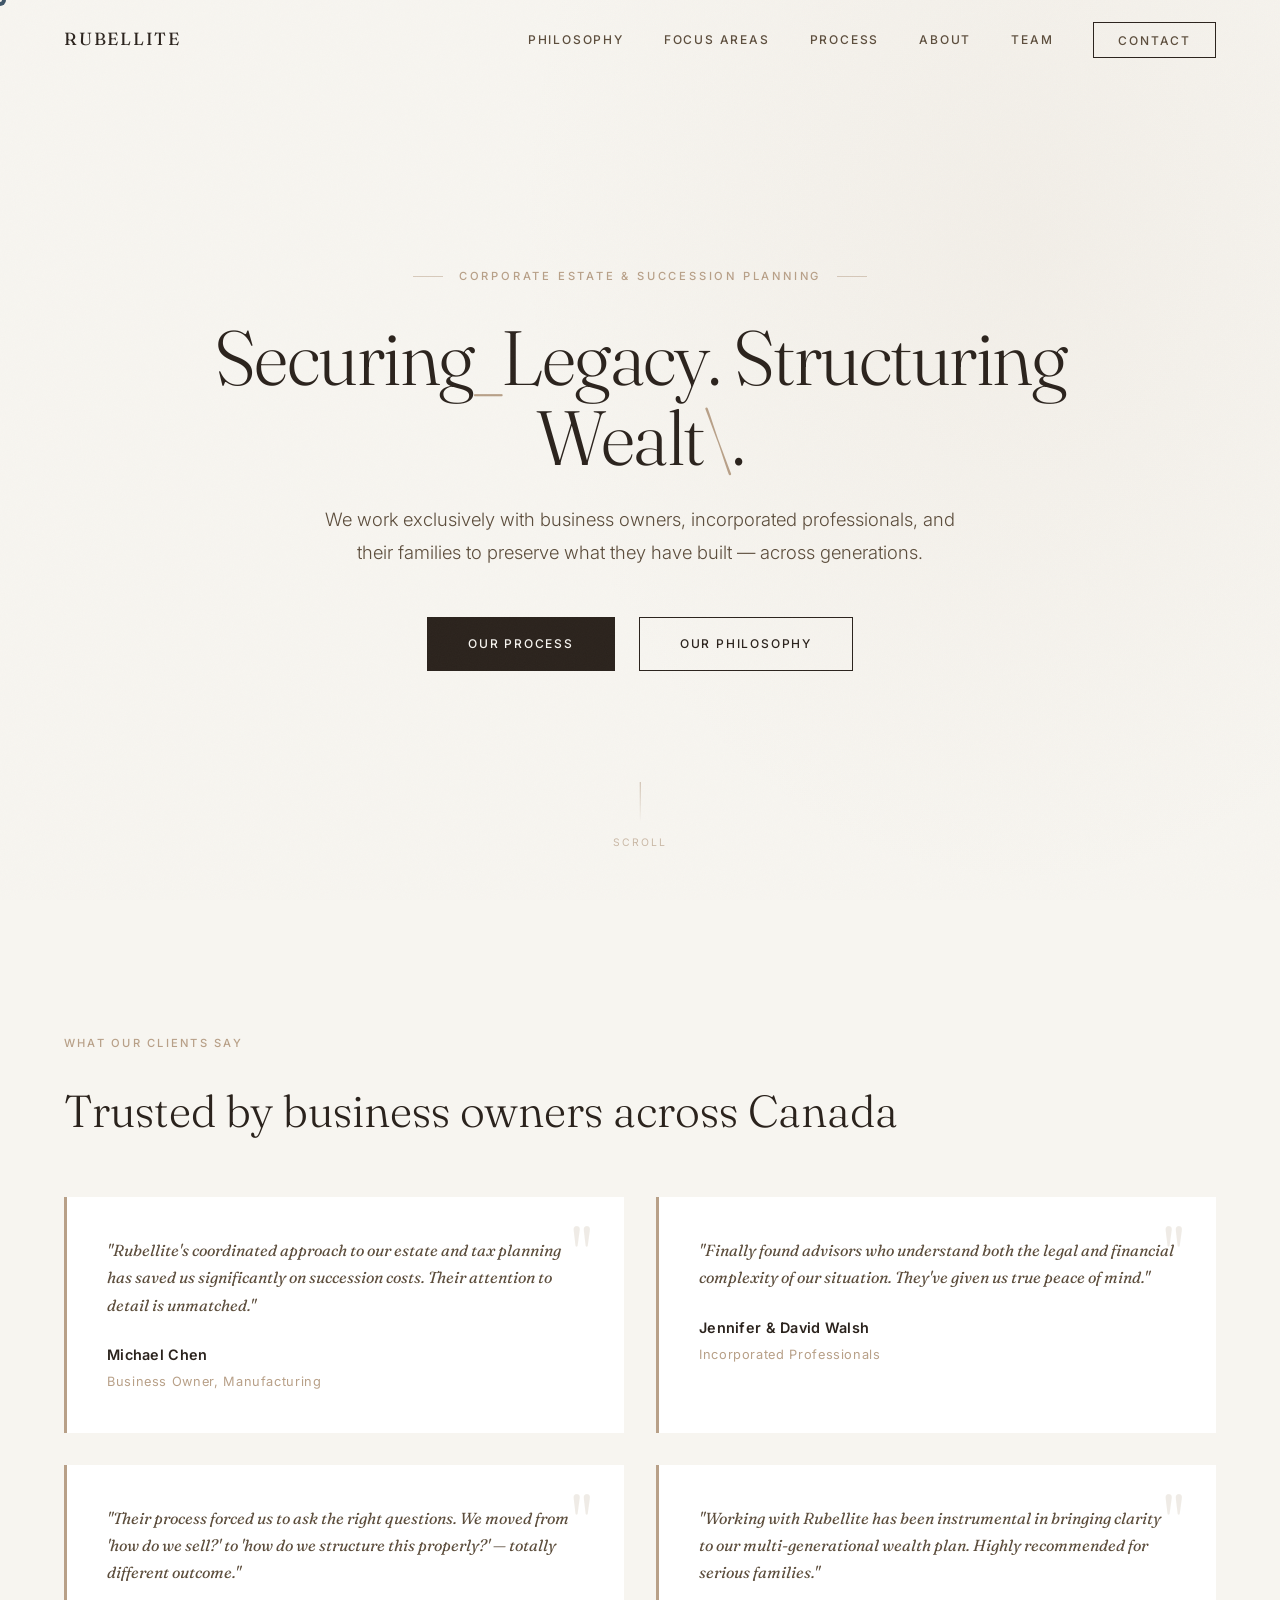
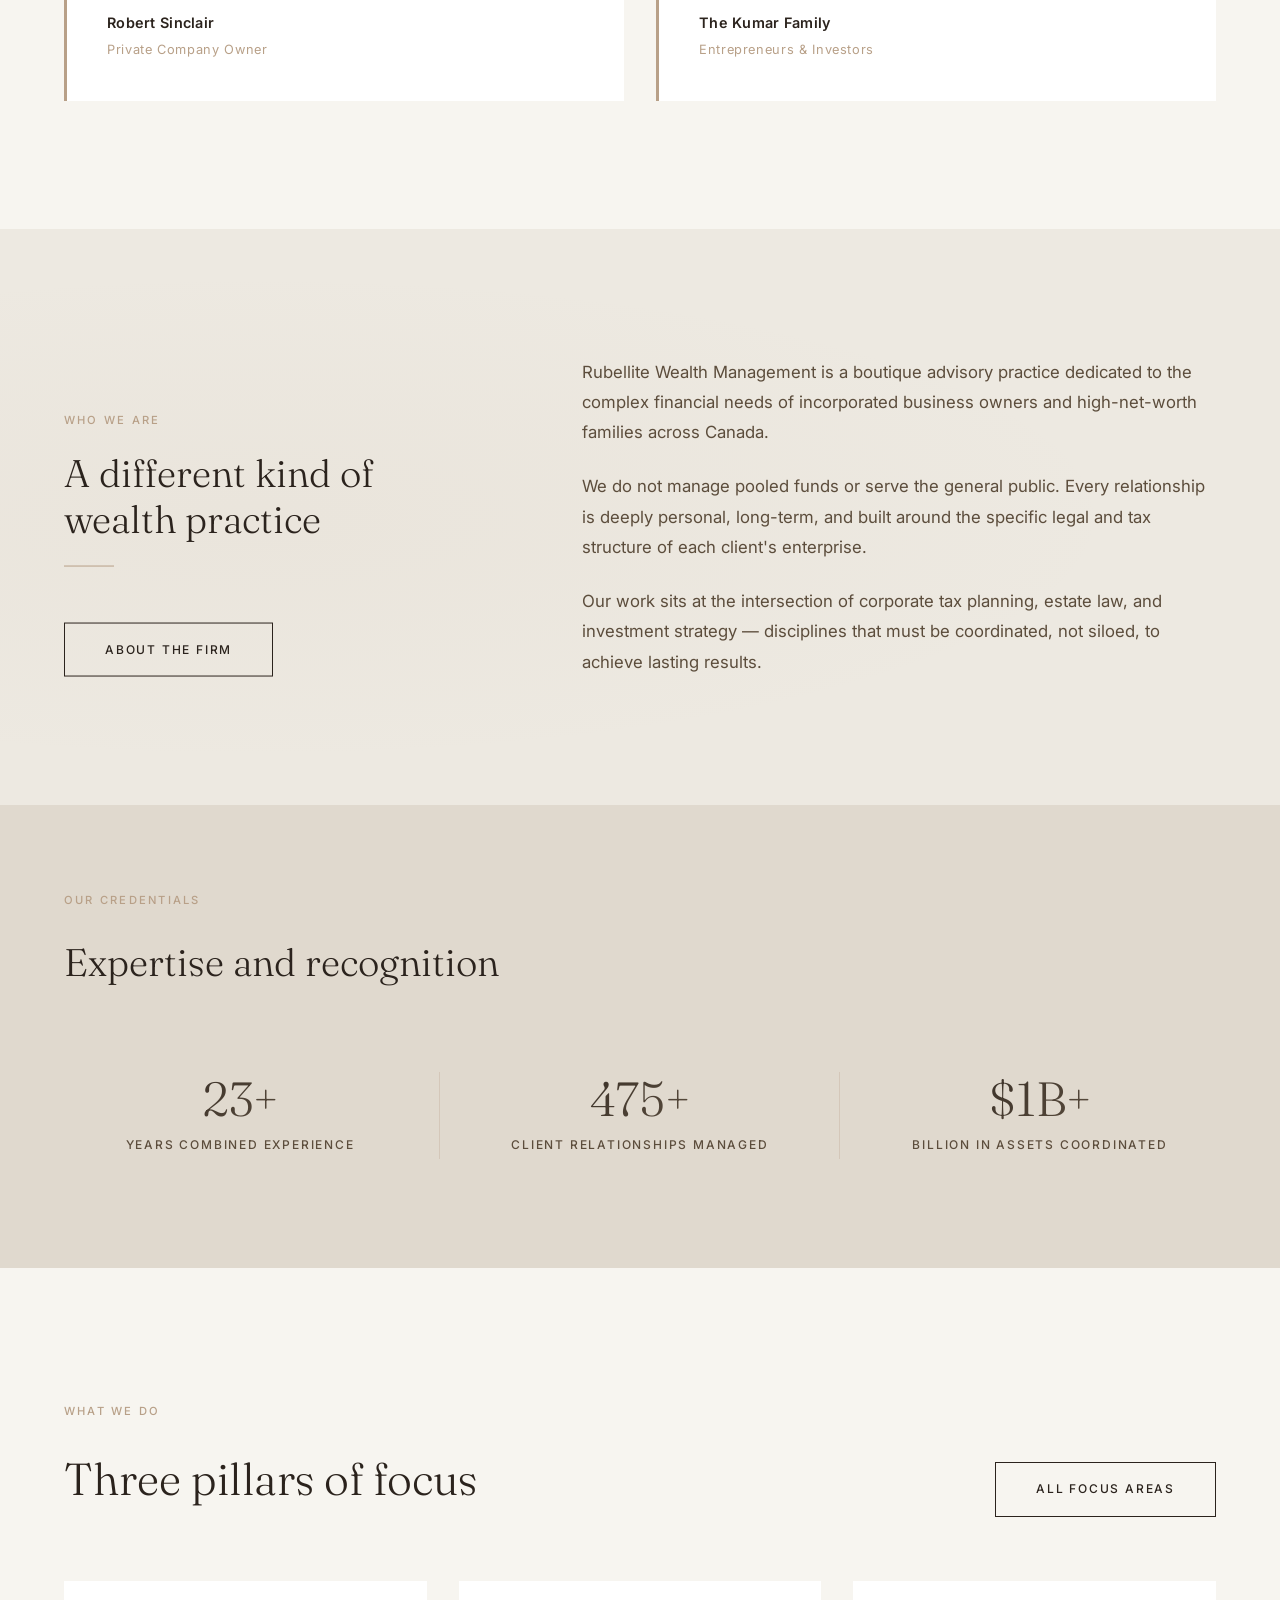
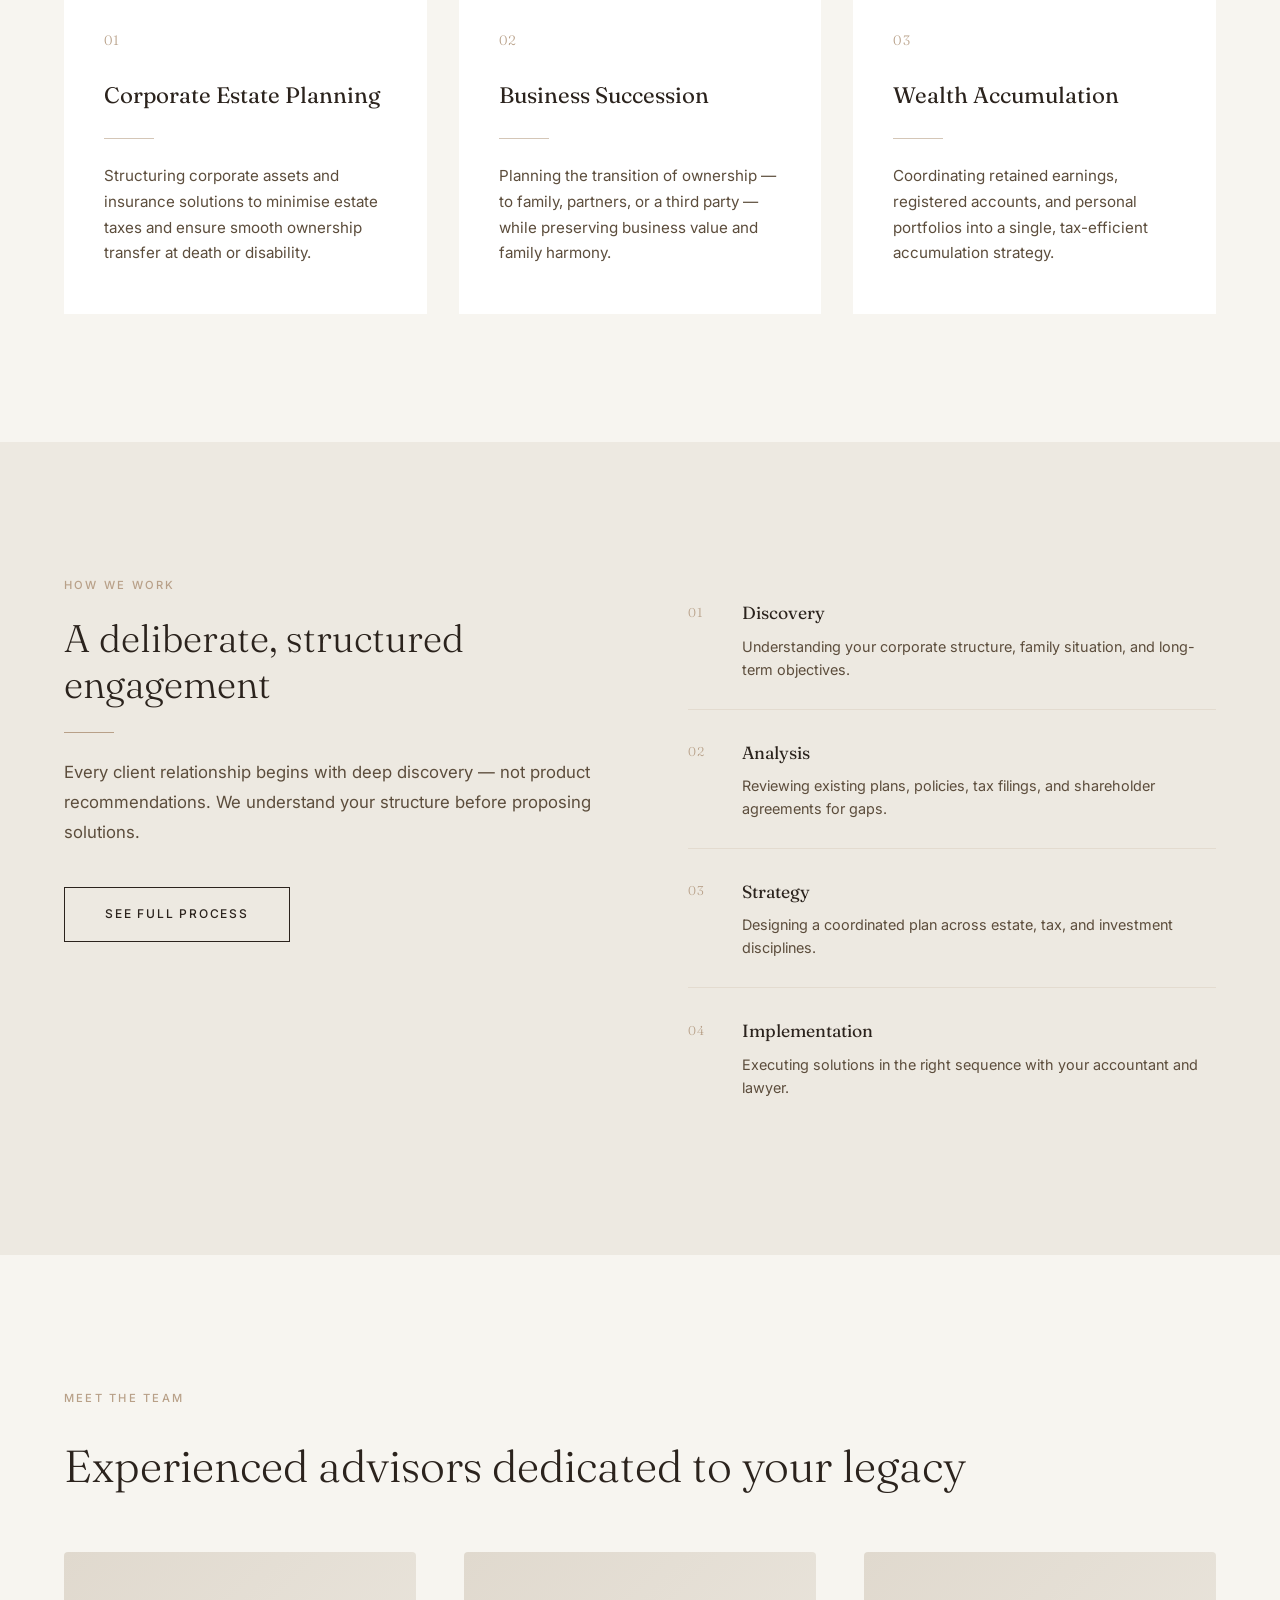
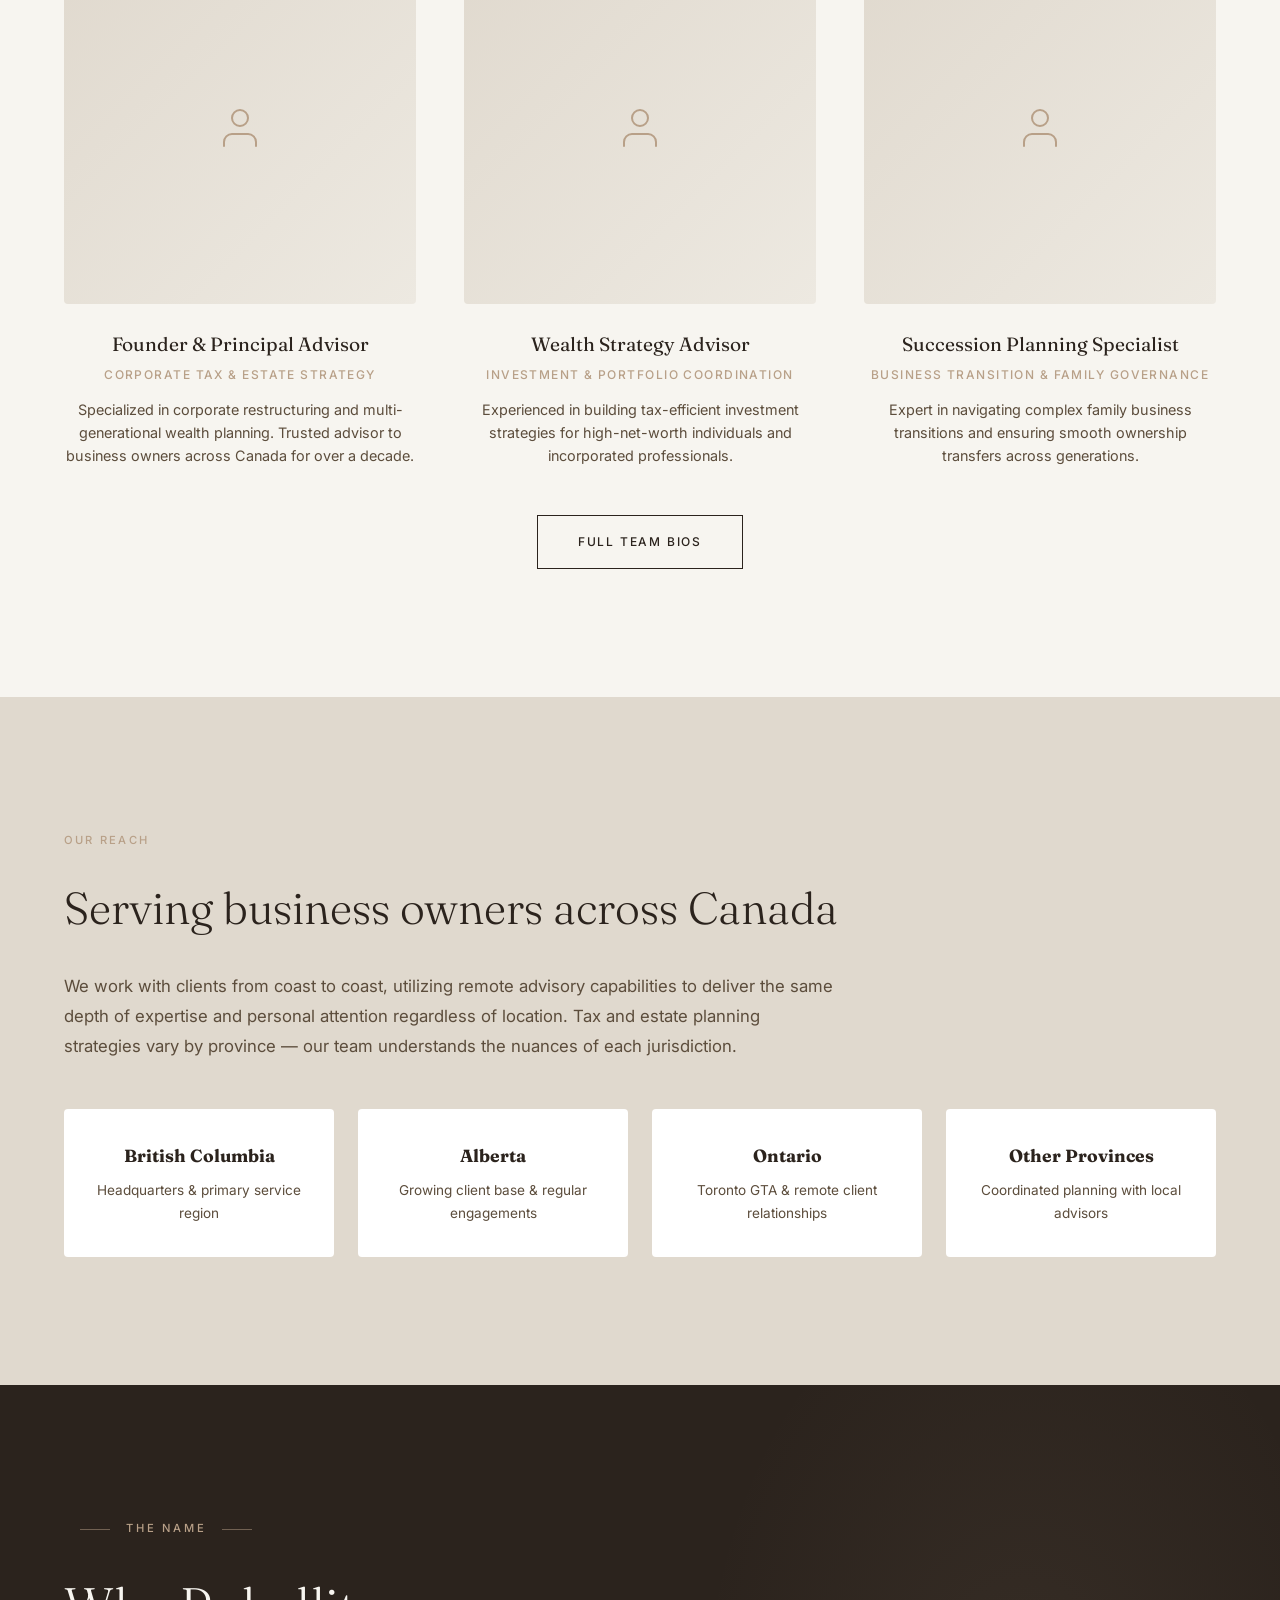
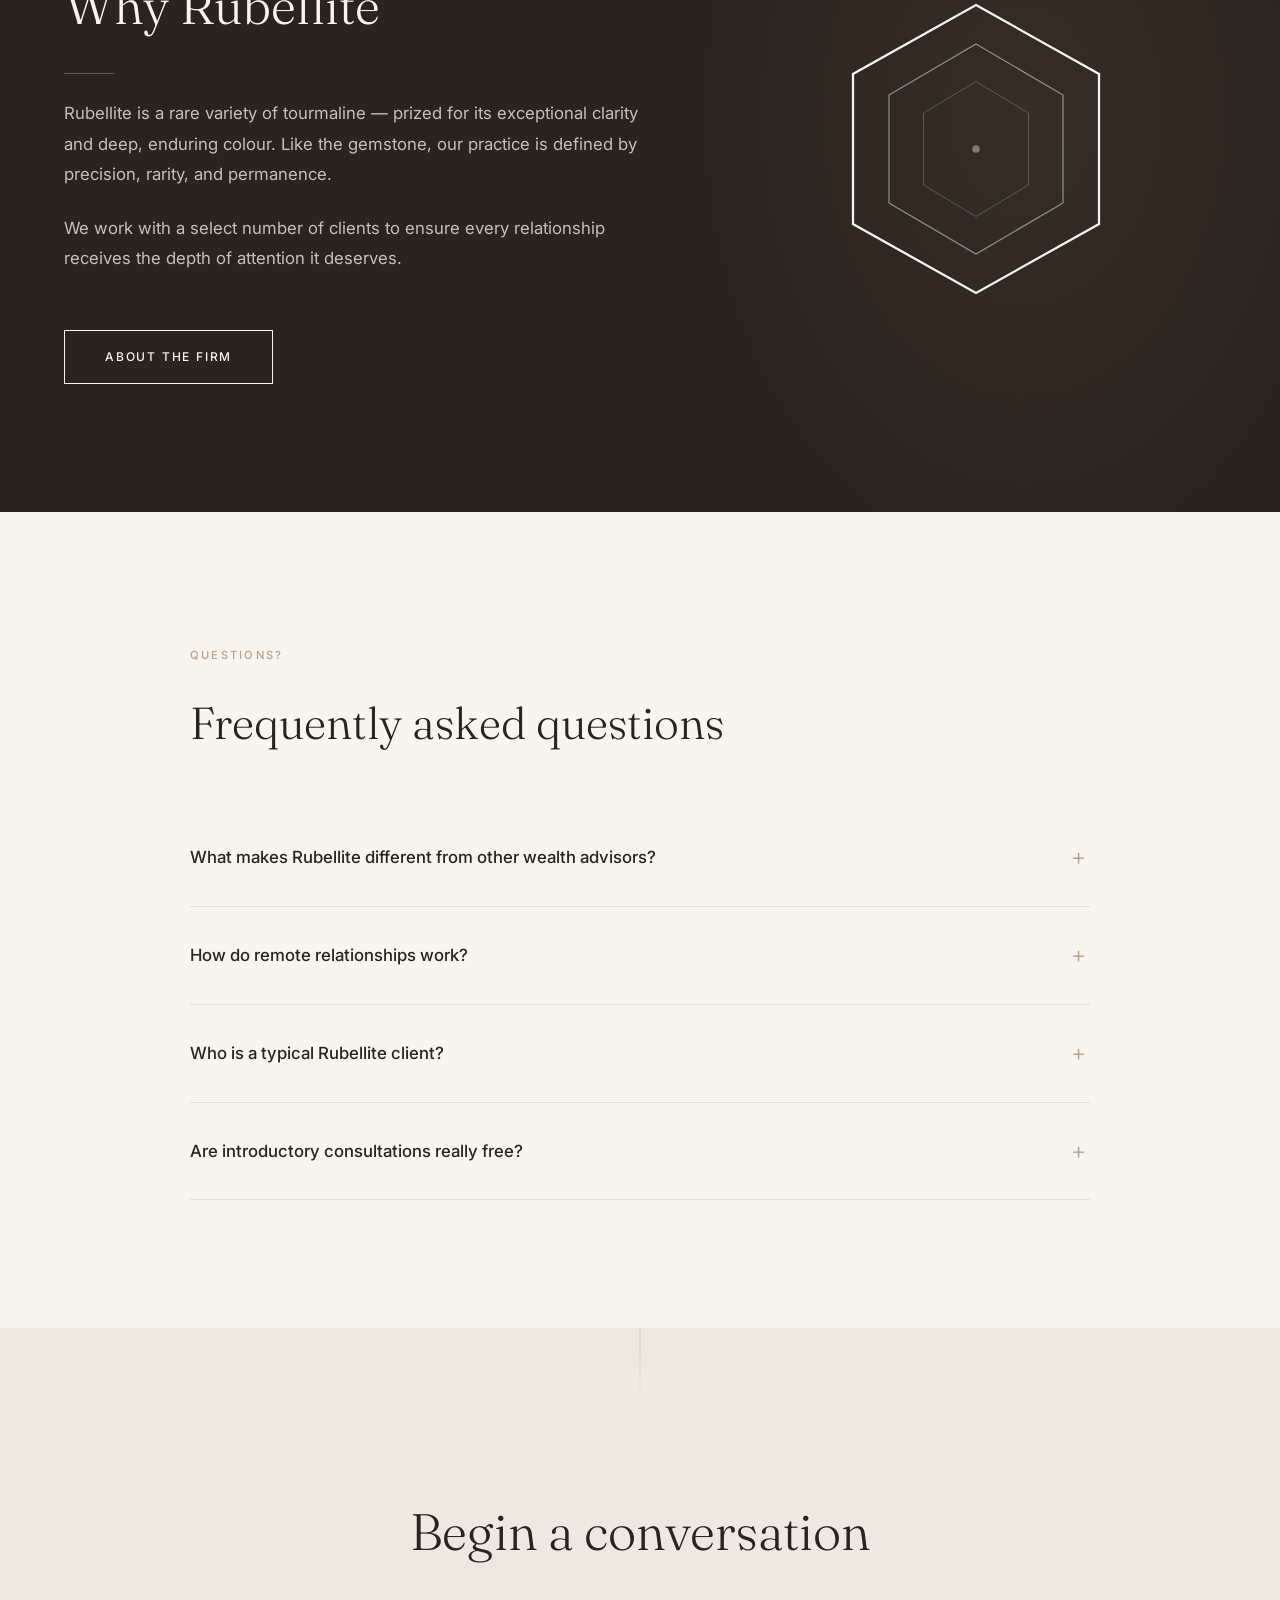
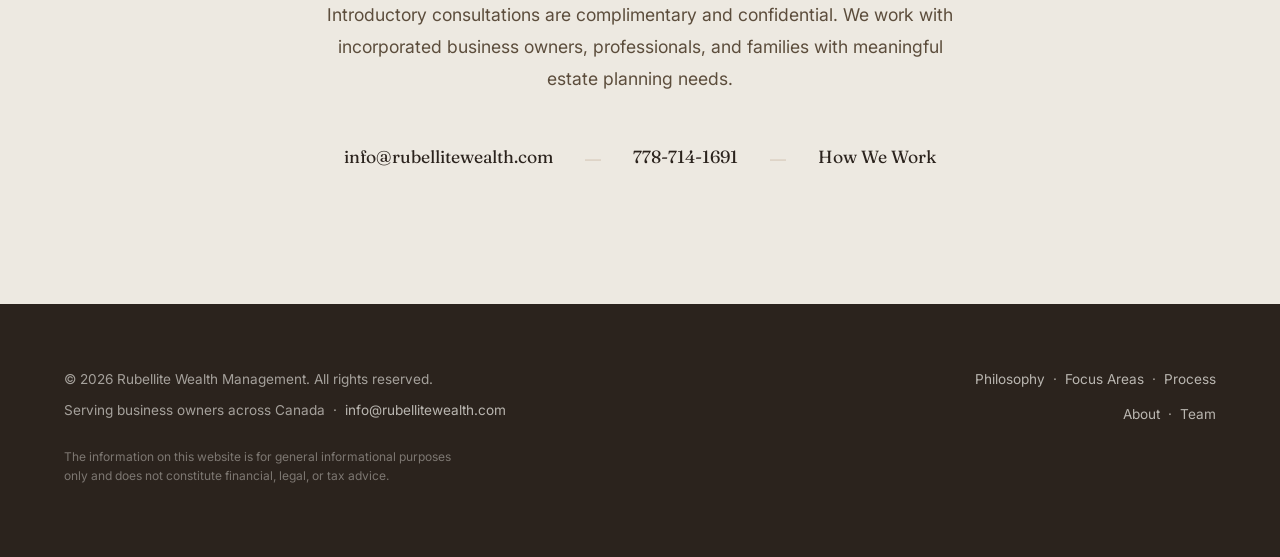
==== public/index.html @ 3cb2db0f "Update print statement from 'Hello' to 'Goodbye'" ====
<!DOCTYPE html>
<html lang="en">
<head>
  <meta charset="utf-8">
  <meta name="viewport" content="width=device-width, initial-scale=1">
  <title>Rubellite Wealth Management | Corporate Estate & Succession Planning</title>
  <meta name="description" content="Rubellite Wealth Management specialises in corporate estate and succession planning for business owners across Canada. Securing legacy. Structuring wealth.">
  <link rel="preconnect" href="https://fonts.googleapis.com">
  <link rel="preconnect" href="https://fonts.gstatic.com" crossorigin>
  <link href="https://fonts.googleapis.com/css2?family=Fraunces:opsz,wght@9..144,300;400;500;600&family=Inter:wght@300;400;500;600&display=swap" rel="stylesheet">
  <style>
    :root {
      --cream: #F7F5F0;
      --light-1: #EDE9E1;
      --light-2: #E0D9CE;
      --bright-1: #3C322A;
      --bright-2: #B8A088;
      --dark-1: #5C4D3C;
      --dark-2: #6B5C4A;
      --darkest: #2B231D;
      --accent-glow: rgba(184, 160, 136, 0.4);
      --font-display: 'Fraunces', Georgia, serif;
      --font-body: 'Inter', system-ui, sans-serif;
      --transition-smooth: cubic-bezier(0.25, 0.46, 0.45, 0.94);
      --transition-bounce: cubic-bezier(0.34, 1.56, 0.64, 1);
    }
    *, *::before, *::after { margin: 0; padding: 0; box-sizing: border-box; }
    html { scroll-behavior: smooth; font-size: 16px; }
    body {
      font-family: var(--font-body);
      background: var(--cream);
      color: var(--dark-1);
      line-height: 1.7;
      overflow-x: hidden;
      -webkit-font-smoothing: antialiased;
      -moz-osx-font-smoothing: grayscale;
    }
    ::selection { background: var(--bright-2); color: var(--darkest); }

    /* Noise texture overlay */
    body::before {
      content: '';
      position: fixed;
      top: 0; left: 0;
      width: 100%; height: 100%;
      pointer-events: none;
      z-index: 9999;
      opacity: 0.025;
      background-image: url("data:image/svg+xml,%3Csvg viewBox='0 0 256 256' xmlns='http://www.w3.org/2000/svg'%3E%3Cfilter id='noise'%3E%3CfeTurbulence type='fractalNoise' baseFrequency='0.9' numOctaves='4' stitchTiles='stitch'/%3E%3C/filter%3E%3Crect width='100%25' height='100%25' filter='url(%23noise)'/%3E%3C/svg%3E");
      background-repeat: repeat;
      background-size: 256px 256px;
    }

    /* Page Loader */
    .page-loader {
      position: fixed;
      inset: 0;
      background: var(--darkest);
      z-index: 10000;
      display: flex;
      align-items: center;
      justify-content: center;
      flex-direction: column;
      gap: 2rem;
      transition: opacity 1.2s var(--transition-smooth), visibility 1.2s;
    }
    .page-loader.hidden {
      opacity: 0;
      visibility: hidden;
      pointer-events: none;
    }
    .loader-logo {
      font-family: var(--font-display);
      font-size: 2rem;
      color: var(--cream);
      letter-spacing: 0.15em;
      text-transform: uppercase;
      opacity: 0;
      animation: loaderFadeIn 0.8s ease forwards 0.2s;
    }
    .loader-bar {
      width: 120px;
      height: 1px;
      background: rgba(184, 160, 136, 0.2);
      position: relative;
      overflow: hidden;
      opacity: 0;
      animation: loaderFadeIn 0.8s ease forwards 0.4s;
    }
    .loader-bar::after {
      content: '';
      position: absolute;
      left: -100%;
      top: 0;
      width: 100%;
      height: 100%;
      background: var(--bright-2);
      animation: loaderSlide 1.5s ease-in-out forwards 0.6s;
    }
    @keyframes loaderFadeIn { to { opacity: 1; } }
    @keyframes loaderSlide {
      0% { left: -100%; }
      50% { left: 0; }
      100% { left: 100%; }
    }

    /* Custom Cursor */
    .cursor {
      position: fixed;
      width: 12px;
      height: 12px;
      background: var(--bright-2);
      border-radius: 50%;
      pointer-events: none;
      z-index: 9998;
      mix-blend-mode: difference;
      transition: transform 0.15s ease, width 0.3s ease, height 0.3s ease;
      transform: translate(-50%, -50%);
    }
    .cursor.hover {
      width: 40px;
      height: 40px;
      background: rgba(184, 160, 136, 0.3);
      mix-blend-mode: normal;
      border: 1px solid var(--bright-2);
    }
    .cursor-dot {
      position: fixed;
      width: 4px;
      height: 4px;
      background: var(--cream);
      border-radius: 50%;
      pointer-events: none;
      z-index: 9999;
      transform: translate(-50%, -50%);
    }
    @media (pointer: coarse) {
      .cursor, .cursor-dot { display: none; }
    }

    /* Navigation */
    .site-nav {
      position: fixed;
      top: 0; left: 0; right: 0;
      z-index: 1000;
      padding: 1.5rem 4rem;
      display: flex;
      align-items: center;
      justify-content: space-between;
      transition: background 0.6s ease, backdrop-filter 0.6s ease, padding 0.4s ease;
    }
    .site-nav.scrolled {
      background: rgba(247, 245, 240, 0.85);
      backdrop-filter: blur(20px) saturate(1.2);
      -webkit-backdrop-filter: blur(20px) saturate(1.2);
      padding: 1rem 4rem;
      box-shadow: 0 1px 0 rgba(60, 50, 42, 0.06);
    }
    .nav-logo {
      font-family: var(--font-display);
      font-size: 1.1rem;
      font-weight: 400;
      color: var(--darkest);
      text-decoration: none;
      letter-spacing: 0.1em;
      text-transform: uppercase;
      position: relative;
      transition: all 0.4s ease;
    }
    .nav-logo::after {
      content: '';
      position: absolute;
      bottom: -4px;
      left: 0;
      width: 0;
      height: 1px;
      background: var(--bright-2);
      transition: width 0.4s var(--transition-smooth);
    }
    .nav-logo:hover {
      color: var(--bright-2);
      text-shadow: 0 0 20px var(--accent-glow), 0 0 40px rgba(184, 160, 136, 0.2), 0 0 60px rgba(184, 160, 136, 0.1);
      transform: translateY(-1px);
    }
    .nav-logo:hover::after { width: 100%; }
    .nav-links {
      display: flex;
      list-style: none;
      gap: 2.5rem;
      align-items: center;
    }
    .nav-links a {
      font-family: var(--font-body);
      font-size: 0.75rem;
      font-weight: 500;
      letter-spacing: 0.15em;
      text-transform: uppercase;
      color: var(--dark-1);
      text-decoration: none;
      position: relative;
      padding: 0.25rem 0;
      transition: color 0.3s ease;
    }
    .nav-links a::after {
      content: '';
      position: absolute;
      bottom: 0;
      left: 50%;
      width: 0;
      height: 1px;
      background: var(--bright-2);
      transition: width 0.4s var(--transition-smooth), left 0.4s var(--transition-smooth);
    }
    .nav-links a:hover { color: var(--darkest); }
    .nav-links a:hover::after { width: 100%; left: 0; }
    .nav-cta {
      border: 1px solid var(--darkest);
      padding: 0.6rem 1.5rem !important;
      transition: all 0.4s ease !important;
    }
    .nav-cta::after { display: none !important; }
    .nav-cta:hover {
      background: var(--darkest) !important;
      color: var(--cream) !important;
      box-shadow: 0 4px 20px rgba(43, 35, 29, 0.2);
    }
    .nav-toggle {
      display: none;
      flex-direction: column;
      gap: 5px;
      background: none;
      border: none;
      cursor: pointer;
      padding: 0.5rem;
    }
    .nav-toggle span {
      display: block;
      width: 24px;
      height: 1.5px;
      background: var(--darkest);
      transition: all 0.4s ease;
    }
    .nav-toggle.active span:nth-child(1) { transform: rotate(45deg) translate(4px, 4px); }
    .nav-toggle.active span:nth-child(2) { opacity: 0; }
    .nav-toggle.active span:nth-child(3) { transform: rotate(-45deg) translate(5px, -5px); }
    @media (max-width: 900px) {
      .site-nav { padding: 1.25rem 1.5rem; }
      .site-nav.scrolled { padding: 1rem 1.5rem; }
      .nav-toggle { display: flex; }
      .nav-links {
        position: fixed;
        top: 0; right: -100%;
        width: 70%; max-width: 320px;
        height: 100vh;
        background: var(--cream);
        flex-direction: column;
        padding: 6rem 2rem 2rem;
        gap: 2rem;
        transition: right 0.6s var(--transition-smooth);
        box-shadow: -10px 0 40px rgba(0,0,0,0.1);
      }
      .nav-links.open { right: 0; }
      .nav-links a { font-size: 0.85rem; }
    }

    /* Reveal Animations */
    .reveal {
      opacity: 0;
      transform: translateY(40px);
      transition: opacity 0.9s var(--transition-smooth), transform 0.9s var(--transition-smooth);
    }
    .reveal.visible {
      opacity: 1;
      transform: translateY(0);
    }
    .reveal-delay-1 { transition-delay: 0.1s; }
    .reveal-delay-2 { transition-delay: 0.2s; }
    .reveal-delay-3 { transition-delay: 0.3s; }
    .reveal-delay-4 { transition-delay: 0.4s; }
    .reveal-delay-5 { transition-delay: 0.5s; }
    .reveal-left {
      opacity: 0;
      transform: translateX(-60px);
      transition: opacity 0.9s var(--transition-smooth), transform 0.9s var(--transition-smooth);
    }
    .reveal-left.visible { opacity: 1; transform: translateX(0); }
    .reveal-right {
      opacity: 0;
      transform: translateX(60px);
      transition: opacity 0.9s var(--transition-smooth), transform 0.9s var(--transition-smooth);
    }
    .reveal-right.visible { opacity: 1; transform: translateX(0); }
    .reveal-scale {
      opacity: 0;
      transform: scale(0.92);
      transition: opacity 0.9s var(--transition-smooth), transform 0.9s var(--transition-smooth);
    }
    .reveal-scale.visible { opacity: 1; transform: scale(1); }

    /* Hero */
    .hero {
      min-height: 100vh;
      display: flex;
      align-items: center;
      justify-content: center;
      position: relative;
      padding: 8rem 4rem 6rem;
      overflow: hidden;
      background: var(--cream);
    }
    .hero::before {
      content: '';
      position: absolute;
      top: -50%; right: -20%;
      width: 80%; height: 150%;
      background: radial-gradient(ellipse at center, rgba(184, 160, 136, 0.08) 0%, transparent 70%);
      pointer-events: none;
      animation: heroGlow 8s ease-in-out infinite alternate;
    }
    @keyframes heroGlow {
      0% { transform: scale(1) rotate(0deg); opacity: 0.6; }
      100% { transform: scale(1.1) rotate(5deg); opacity: 1; }
    }
    .hero-content {
      max-width: 900px;
      text-align: center;
      position: relative;
      z-index: 2;
    }
    .eyebrow {
      display: inline-block;
      font-family: var(--font-body);
      font-size: 0.7rem;
      font-weight: 500;
      letter-spacing: 0.25em;
      text-transform: uppercase;
      color: var(--bright-2);
      margin-bottom: 2rem;
      position: relative;
    }
    .eyebrow::before, .eyebrow::after {
      content: '';
      display: inline-block;
      width: 30px;
      height: 1px;
      background: var(--bright-2);
      vertical-align: middle;
      margin: 0 1rem;
      opacity: 0.5;
    }
    .hero h1 {
      font-family: var(--font-display);
      font-size: clamp(2.8rem, 6vw, 5rem);
      font-weight: 300;
      line-height: 1.05;
      color: var(--darkest);
      margin-bottom: 1.5rem;
      letter-spacing: -0.02em;
    }
    .hero-sub {
      font-size: 1.15rem;
      color: var(--dark-1);
      max-width: 60ch;
      margin: 0 auto 3rem;
      font-weight: 300;
      line-height: 1.8;
    }
    .hero-actions {
      display: flex;
      gap: 1.5rem;
      justify-content: center;
      flex-wrap: wrap;
    }
    .btn {
      display: inline-flex;
      align-items: center;
      gap: 0.75rem;
      font-family: var(--font-body);
      font-size: 0.75rem;
      font-weight: 500;
      letter-spacing: 0.15em;
      text-transform: uppercase;
      text-decoration: none;
      padding: 1rem 2.5rem;
      border: 1px solid var(--darkest);
      color: var(--darkest);
      background: transparent;
      cursor: pointer;
      position: relative;
      overflow: hidden;
      transition: all 0.5s var(--transition-smooth);
    }
    .btn::before {
      content: '';
      position: absolute;
      top: 0; left: -100%;
      width: 100%; height: 100%;
      background: var(--darkest);
      transition: left 0.5s var(--transition-smooth);
      z-index: -1;
    }
    .btn:hover {
      color: var(--cream);
      border-color: var(--darkest);
      transform: translateY(-2px);
      box-shadow: 0 10px 30px rgba(43, 35, 29, 0.15);
    }
    .btn:hover::before { left: 0; }
    .btn-filled {
      background: var(--darkest);
      color: var(--cream);
      border-color: var(--darkest);
    }
    .btn-filled::before { background: var(--bright-2); }
    .btn-filled:hover { color: var(--darkest); border-color: var(--bright-2); }
    .hero-scroll {
      position: absolute;
      bottom: 3rem;
      left: 50%;
      transform: translateX(-50%);
      display: flex;
      flex-direction: column;
      align-items: center;
      gap: 0.75rem;
      font-size: 0.65rem;
      letter-spacing: 0.2em;
      text-transform: uppercase;
      color: var(--bright-2);
      opacity: 0.7;
      animation: scrollBounce 2s ease-in-out infinite;
    }
    .scroll-line {
      width: 1px;
      height: 40px;
      background: linear-gradient(to bottom, var(--bright-2), transparent);
    }
    @keyframes scrollBounce {
      0%, 100% { transform: translateX(-50%) translateY(0); }
      50% { transform: translateX(-50%) translateY(8px); }
    }

    /* Section headers */
    .intro-label {
      display: inline-block;
      font-family: var(--font-body);
      font-size: 0.7rem;
      font-weight: 500;
      letter-spacing: 0.2em;
      text-transform: uppercase;
      color: var(--bright-2);
      margin-bottom: 1.25rem;
    }
    .divider {
      width: 50px;
      height: 1px;
      background: var(--bright-2);
      margin: 1.5rem 0;
      opacity: 0.6;
    }

    /* Testimonials */
    .testimonials-section {
      padding: 8rem 4rem;
      max-width: 1300px;
      margin: 0 auto;
    }
    .testimonials-section h2 {
      font-family: var(--font-display);
      font-size: clamp(1.8rem, 3.5vw, 2.8rem);
      font-weight: 300;
      color: var(--darkest);
      margin-bottom: 3rem;
    }
    .testimonials-grid {
      display: grid;
      grid-template-columns: repeat(2, 1fr);
      gap: 2rem;
    }
    .testimonial-card {
      background: white;
      padding: 2.5rem;
      border-left: 3px solid var(--bright-2);
      position: relative;
      transition: transform 0.5s var(--transition-smooth), box-shadow 0.5s var(--transition-smooth);
    }
    .testimonial-card::before {
      content: '"';
      position: absolute;
      top: 1.5rem; right: 2rem;
      font-family: var(--font-display);
      font-size: 4rem;
      color: var(--light-2);
      line-height: 1;
      opacity: 0.5;
      transition: opacity 0.4s ease, color 0.4s ease;
    }
    .testimonial-card:hover {
      transform: translateY(-6px);
      box-shadow: 0 20px 50px rgba(43, 35, 29, 0.08);
    }
    .testimonial-card:hover::before { opacity: 0.8; color: var(--bright-2); }
    .testimonial-text {
      font-size: 1rem;
      font-style: italic;
      color: var(--dark-1);
      margin-bottom: 1.5rem;
      line-height: 1.7;
      font-family: var(--font-display);
    }
    .testimonial-author {
      font-weight: 600;
      color: var(--darkest);
      font-size: 0.9rem;
      letter-spacing: 0.02em;
    }
    .testimonial-title {
      font-size: 0.8rem;
      color: var(--bright-2);
      margin-top: 0.25rem;
      letter-spacing: 0.05em;
    }

    /* Intro Section */
    .intro {
      padding: 8rem 4rem;
      background: var(--light-1);
      position: relative;
      overflow: hidden;
    }
    .intro::before {
      content: '';
      position: absolute;
      top: 0; left: 0;
      width: 100%; height: 100%;
      background: radial-gradient(ellipse at 20% 50%, rgba(184, 160, 136, 0.06) 0%, transparent 60%);
      pointer-events: none;
    }
    .intro-grid {
      max-width: 1300px;
      margin: 0 auto;
      display: grid;
      grid-template-columns: 1fr 1.5fr;
      gap: 6rem;
      align-items: start;
      position: relative;
      z-index: 1;
    }
    .intro-left { position: sticky; top: 120px; }
    .intro-left h2 {
      font-family: var(--font-display);
      font-size: clamp(1.8rem, 3vw, 2.6rem);
      font-weight: 300;
      color: var(--darkest);
      line-height: 1.2;
    }
    .intro-right p {
      font-size: 1.05rem;
      color: var(--dark-1);
      margin-bottom: 1.5rem;
      line-height: 1.8;
    }
    .intro-right p:last-child { margin-bottom: 0; }

    /* Credentials */
    .credentials-section {
      padding: 5rem 4rem;
      background: var(--light-2);
    }
    .credentials-inner { max-width: 1300px; margin: 0 auto; }
    .credentials-section h2 {
      font-family: var(--font-display);
      font-size: clamp(1.6rem, 3vw, 2.4rem);
      font-weight: 300;
      color: var(--darkest);
    }
    .credentials-grid {
      display: grid;
      grid-template-columns: repeat(3, 1fr);
      gap: 3rem;
      margin-top: 3rem;
    }
    .credential-item {
      text-align: center;
      padding: 2rem;
      position: relative;
    }
    .credential-item::after {
      content: '';
      position: absolute;
      right: -1.5rem;
      top: 20%;
      height: 60%;
      width: 1px;
      background: rgba(184, 160, 136, 0.3);
    }
    .credential-item:last-child::after { display: none; }
    .credential-stat {
      font-size: 3rem;
      font-weight: 300;
      color: var(--darkest);
      font-family: var(--font-display);
      line-height: 1;
      margin-bottom: 0.75rem;
      background: linear-gradient(135deg, var(--darkest), var(--dark-2));
      -webkit-background-clip: text;
      -webkit-text-fill-color: transparent;
      background-clip: text;
    }
    .credential-label {
      font-size: 0.75rem;
      color: var(--dark-1);
      letter-spacing: 0.15em;
      text-transform: uppercase;
      font-weight: 500;
    }

    /* Focus Section */
    .focus-section {
      padding: 8rem 4rem;
      background: var(--cream);
    }
    .focus-section .inner { max-width: 1300px; margin: 0 auto; }
    .focus-header {
      display: flex;
      justify-content: space-between;
      align-items: flex-end;
      margin-bottom: 4rem;
      flex-wrap: wrap;
      gap: 2rem;
    }
    .focus-header h2 {
      font-family: var(--font-display);
      font-size: clamp(1.8rem, 3.5vw, 2.8rem);
      font-weight: 300;
      color: var(--darkest);
    }
    .focus-grid {
      display: grid;
      grid-template-columns: repeat(3, 1fr);
      gap: 2rem;
    }
    .focus-card {
      background: white;
      padding: 3rem 2.5rem;
      position: relative;
      overflow: hidden;
      transition: transform 0.6s var(--transition-smooth), box-shadow 0.6s var(--transition-smooth);
      cursor: default;
    }
    .focus-card::before {
      content: '';
      position: absolute;
      top: 0; left: 0;
      width: 100%; height: 3px;
      background: linear-gradient(90deg, var(--bright-2), var(--light-2));
      transform: scaleX(0);
      transform-origin: left;
      transition: transform 0.6s var(--transition-smooth);
    }
    .focus-card:hover {
      transform: translateY(-8px);
      box-shadow: 0 25px 60px rgba(43, 35, 29, 0.1);
    }
    .focus-card:hover::before { transform: scaleX(1); }
    .card-num {
      font-family: var(--font-display);
      font-size: 0.85rem;
      font-weight: 300;
      color: var(--bright-2);
      letter-spacing: 0.1em;
      margin-bottom: 1.5rem;
    }
    .focus-card h3 {
      font-family: var(--font-display);
      font-size: 1.4rem;
      font-weight: 400;
      color: var(--darkest);
      margin-bottom: 1rem;
    }
    .focus-card p {
      font-size: 0.95rem;
      color: var(--dark-1);
      line-height: 1.7;
    }

    /* Process Preview */
    .process-preview {
      padding: 8rem 4rem;
      background: var(--light-1);
      position: relative;
    }
    .process-preview-grid {
      max-width: 1300px;
      margin: 0 auto;
      display: grid;
      grid-template-columns: 1fr 1fr;
      gap: 6rem;
      align-items: start;
    }
    .process-preview h2 {
      font-family: var(--font-display);
      font-size: clamp(1.8rem, 3vw, 2.6rem);
      font-weight: 300;
      color: var(--darkest);
      line-height: 1.2;
      margin-bottom: 1.5rem;
    }
    .process-preview p {
      color: var(--dark-1);
      font-size: 1.05rem;
      line-height: 1.8;
    }
    .step-mini {
      display: flex;
      gap: 1.5rem;
      padding: 1.75rem 0;
      border-bottom: 1px solid rgba(184, 160, 136, 0.2);
      transition: padding-left 0.4s ease;
    }
    .step-mini:hover { padding-left: 1rem; }
    .step-mini:last-child { border-bottom: none; }
    .step-mini-num {
      font-family: var(--font-display);
      font-size: 0.8rem;
      font-weight: 300;
      color: var(--bright-2);
      letter-spacing: 0.1em;
      min-width: 30px;
      padding-top: 0.2rem;
    }
    .step-mini h4 {
      font-family: var(--font-display);
      font-size: 1.1rem;
      font-weight: 400;
      color: var(--darkest);
      margin-bottom: 0.4rem;
    }
    .step-mini p {
      font-size: 0.9rem;
      color: var(--dark-1);
      line-height: 1.6;
    }

    /* Team Preview */
    .team-preview {
      padding: 8rem 4rem;
      max-width: 1300px;
      margin: 0 auto;
    }
    .team-preview h2 {
      font-family: var(--font-display);
      font-size: clamp(1.8rem, 3.5vw, 2.8rem);
      font-weight: 300;
      color: var(--darkest);
      margin-bottom: 3rem;
    }
    .team-grid {
      display: grid;
      grid-template-columns: repeat(3, 1fr);
      gap: 3rem;
    }
    .team-card {
      text-align: center;
      position: relative;
    }
    .team-card-img {
      width: 100%;
      aspect-ratio: 1;
      background: linear-gradient(135deg, var(--light-2), var(--light-1));
      border-radius: 4px;
      margin-bottom: 1.5rem;
      display: flex;
      align-items: center;
      justify-content: center;
      color: var(--bright-2);
      overflow: hidden;
      position: relative;
      transition: transform 0.6s var(--transition-smooth), box-shadow 0.6s var(--transition-smooth);
    }
    .team-card-img::after {
      content: '';
      position: absolute;
      inset: 0;
      background: linear-gradient(135deg, transparent 40%, rgba(184, 160, 136, 0.15) 100%);
      opacity: 0;
      transition: opacity 0.5s ease;
    }
    .team-card:hover .team-card-img {
      transform: translateY(-6px);
      box-shadow: 0 20px 40px rgba(43, 35, 29, 0.1);
    }
    .team-card:hover .team-card-img::after { opacity: 1; }
    .team-card h3 {
      font-family: var(--font-display);
      font-size: 1.2rem;
      font-weight: 400;
      color: var(--darkest);
      margin-bottom: 0.3rem;
    }
    .team-card .title {
      font-size: 0.75rem;
      color: var(--bright-2);
      letter-spacing: 0.12em;
      text-transform: uppercase;
      font-weight: 500;
      margin-bottom: 0.75rem;
    }
    .team-card .bio {
      font-size: 0.9rem;
      color: var(--dark-1);
      line-height: 1.6;
    }

    /* Canada Service */
    .canada-service {
      padding: 8rem 4rem;
      background: var(--light-2);
    }
    .canada-service-inner { max-width: 1300px; margin: 0 auto; }
    .canada-service h2 {
      font-family: var(--font-display);
      font-size: clamp(1.8rem, 3.5vw, 2.8rem);
      font-weight: 300;
      color: var(--darkest);
      margin-bottom: 1.5rem;
    }
    .service-intro {
      font-size: 1.05rem;
      color: var(--dark-1);
      max-width: 70ch;
      margin-bottom: 3rem;
      line-height: 1.8;
    }
    .regions-grid {
      display: grid;
      grid-template-columns: repeat(4, 1fr);
      gap: 1.5rem;
    }
    .region-item {
      background: white;
      padding: 2rem 1.5rem;
      text-align: center;
      border-radius: 4px;
      transition: transform 0.5s var(--transition-smooth), box-shadow 0.5s var(--transition-smooth);
      position: relative;
      overflow: hidden;
    }
    .region-item::before {
      content: '';
      position: absolute;
      bottom: 0; left: 0;
      width: 100%; height: 2px;
      background: var(--bright-2);
      transform: scaleX(0);
      transform-origin: center;
      transition: transform 0.5s var(--transition-smooth);
    }
    .region-item:hover {
      transform: translateY(-4px);
      box-shadow: 0 15px 40px rgba(43, 35, 29, 0.08);
    }
    .region-item:hover::before { transform: scaleX(1); }
    .region-item h3 {
      font-family: var(--font-display);
      font-size: 1.1rem;
      color: var(--darkest);
      margin-bottom: 0.5rem;
    }
    .region-item p {
      font-size: 0.85rem;
      color: var(--dark-1);
    }

    /* Gem Section */
    .gem-section {
      padding: 8rem 4rem;
      background: var(--darkest);
      color: var(--cream);
      position: relative;
      overflow: hidden;
    }
    .gem-section::before {
      content: '';
      position: absolute;
      top: -30%; right: -10%;
      width: 60%; height: 150%;
      background: radial-gradient(ellipse at center, rgba(184, 160, 136, 0.08) 0%, transparent 60%);
      pointer-events: none;
      animation: gemPulse 6s ease-in-out infinite alternate;
    }
    @keyframes gemPulse {
      0% { transform: scale(1); opacity: 0.5; }
      100% { transform: scale(1.15); opacity: 0.9; }
    }
    .gem-inner {
      max-width: 1300px;
      margin: 0 auto;
      display: grid;
      grid-template-columns: 1.2fr 1fr;
      gap: 6rem;
      align-items: center;
      position: relative;
      z-index: 1;
    }
    .gem-section .eyebrow {
      color: var(--bright-2);
      margin-bottom: 1.5rem;
    }
    .gem-section .eyebrow::before,
    .gem-section .eyebrow::after {
      background: var(--bright-2);
    }
    .gem-section h2 {
      font-family: var(--font-display);
      font-size: clamp(2rem, 4vw, 3.2rem);
      font-weight: 300;
      color: var(--cream);
      margin-bottom: 1.5rem;
    }
    .gem-section p {
      color: rgba(247, 245, 240, 0.75);
      font-size: 1.05rem;
      line-height: 1.8;
      margin-bottom: 1.5rem;
    }
    .gem-section .btn {
      border-color: var(--cream);
      color: var(--cream);
    }
    .gem-section .btn::before { background: var(--cream); }
    .gem-section .btn:hover { color: var(--darkest); }
    .gem-mark {
      display: flex;
      align-items: center;
      justify-content: center;
    }
    .gem-mark svg {
      width: 100%;
      max-width: 300px;
      animation: gemRotate 30s linear infinite;
    }
    @keyframes gemRotate {
      from { transform: rotate(0deg); }
      to { transform: rotate(360deg); }
    }

    /* FAQ Section */
    .faq-section {
      padding: 8rem 4rem;
      background: var(--cream);
    }
    .faq-inner { max-width: 900px; margin: 0 auto; }
    .faq-section h2 {
      font-family: var(--font-display);
      font-size: clamp(1.8rem, 3.5vw, 2.8rem);
      font-weight: 300;
      color: var(--darkest);
      margin-bottom: 3rem;
    }
    .faq-item {
      margin-bottom: 0;
      border-bottom: 1px solid rgba(184, 160, 136, 0.25);
      overflow: hidden;
    }
    .faq-question {
      font-size: 1.05rem;
      font-weight: 500;
      color: var(--darkest);
      cursor: pointer;
      display: flex;
      justify-content: space-between;
      align-items: center;
      user-select: none;
      padding: 1.75rem 0;
      transition: color 0.3s ease;
      position: relative;
    }
    .faq-question::before {
      content: '';
      position: absolute;
      bottom: 0; left: 0;
      width: 0; height: 1px;
      background: var(--bright-2);
      transition: width 0.5s var(--transition-smooth);
    }
    .faq-question:hover { color: var(--bright-2); }
    .faq-question:hover::before { width: 100%; }
    .faq-toggle {
      font-size: 1.5rem;
      font-weight: 300;
      color: var(--bright-2);
      transition: transform 0.5s var(--transition-bounce);
      min-width: 24px;
      text-align: center;
    }
    .faq-answer {
      max-height: 0;
      overflow: hidden;
      transition: max-height 0.6s var(--transition-smooth), padding 0.4s ease;
      color: var(--dark-1);
      line-height: 1.7;
    }
    .faq-answer p {
      padding-bottom: 1.75rem;
      font-size: 0.95rem;
    }
    .faq-item.active .faq-answer { max-height: 300px; }
    .faq-item.active .faq-toggle { transform: rotate(180deg); }

    /* Contact Section */
    .contact-section {
      padding: 8rem 4rem;
      background: var(--light-1);
      text-align: center;
      position: relative;
      overflow: hidden;
    }
    .contact-section::before {
      content: '';
      position: absolute;
      top: 0; left: 50%;
      transform: translateX(-50%);
      width: 1px;
      height: 80px;
      background: linear-gradient(to bottom, var(--bright-2), transparent);
      opacity: 0.5;
    }
    .contact-section h2 {
      font-family: var(--font-display);
      font-size: clamp(2rem, 4vw, 3.5rem);
      font-weight: 300;
      color: var(--darkest);
      margin-bottom: 1.5rem;
      margin-top: 2rem;
    }
    .contact-section .lead {
      font-size: 1.1rem;
      color: var(--dark-1);
      max-width: 60ch;
      margin: 0 auto 3rem;
      line-height: 1.8;
    }
    .contact-links {
      display: flex;
      gap: 2rem;
      justify-content: center;
      align-items: center;
      flex-wrap: wrap;
    }
    .contact-links a {
      font-family: var(--font-display);
      font-size: 1.1rem;
      color: var(--darkest);
      text-decoration: none;
      position: relative;
      padding-bottom: 0.25rem;
      transition: color 0.3s ease;
    }
    .contact-links a::after {
      content: '';
      position: absolute;
      bottom: 0; left: 0;
      width: 0; height: 1px;
      background: var(--bright-2);
      transition: width 0.4s var(--transition-smooth);
    }
    .contact-links a:hover { color: var(--bright-2); }
    .contact-links a:hover::after { width: 100%; }
    .contact-links span { color: rgba(184, 160, 136, 0.4); }

    /* Footer */
    .site-footer {
      padding: 4rem;
      background: var(--darkest);
      color: var(--cream);
      display: grid;
      grid-template-columns: 2fr 1fr;
      gap: 4rem;
    }
    .site-footer p {
      color: rgba(247, 245, 240, 0.6);
      font-size: 0.85rem;
      margin-bottom: 0.5rem;
    }
    .site-footer a {
      color: rgba(247, 245, 240, 0.7);
      text-decoration: none;
      transition: color 0.3s ease;
    }
    .site-footer a:hover { color: var(--bright-2); }
    .footer-disclaimer {
      margin-top: 1.5rem;
      font-size: 0.75rem !important;
      color: rgba(247, 245, 240, 0.4) !important;
      max-width: 50ch;
      line-height: 1.6;
    }
    .footer-right { text-align: right; }
    .footer-right p { margin-bottom: 0.75rem; }

    /* Responsive */
    @media (max-width: 1024px) {
      .testimonials-grid, .focus-grid, .team-grid { grid-template-columns: repeat(2, 1fr); }
      .regions-grid { grid-template-columns: repeat(2, 1fr); }
      .intro-grid, .process-preview-grid, .gem-inner {
        grid-template-columns: 1fr;
        gap: 3rem;
      }
      .intro-left { position: relative; top: 0; }
    }
    @media (max-width: 768px) {
      .hero { padding: 7rem 1.5rem 5rem; }
      .testimonials-section, .intro, .credentials-section, .focus-section,
      .process-preview, .team-preview, .canada-service, .gem-section,
      .faq-section, .contact-section { padding: 5rem 1.5rem; }
      .testimonials-grid, .focus-grid, .team-grid, .credentials-grid, .regions-grid { grid-template-columns: 1fr; }
      .credential-item::after { display: none; }
      .site-footer {
        grid-template-columns: 1fr;
        text-align: center;
        gap: 2rem;
      }
      .footer-right { text-align: center; }
      .hero-actions { flex-direction: column; align-items: center; }
      .btn { width: 100%; max-width: 280px; justify-content: center; }
      .contact-links { flex-direction: column; gap: 1rem; }
      .focus-header { flex-direction: column; align-items: flex-start; }
    }

    /* Smooth scrollbar */
    ::-webkit-scrollbar { width: 8px; }
    ::-webkit-scrollbar-track { background: var(--cream); }
    ::-webkit-scrollbar-thumb { background: var(--light-2); border-radius: 4px; }
    ::-webkit-scrollbar-thumb:hover { background: var(--bright-2); }
  </style>
<base target="_blank">
</head>
<body>

  <!-- Page Loader -->
  <div class="page-loader" id="pageLoader">
    <div class="loader-logo">Rubellite</div>
    <div class="loader-bar"></div>
  </div>

  <!-- Custom Cursor -->
  <div class="cursor" id="cursor"></div>
  <div class="cursor-dot" id="cursorDot"></div>

  <!-- Navigation -->
  <nav class="site-nav" id="siteNav">
    <a href="#" class="nav-logo" aria-label="Rubellite Wealth Management home">Rubellite</a>
    <button class="nav-toggle" id="navToggle" aria-label="Toggle navigation" aria-expanded="false">
      <span></span><span></span><span></span>
    </button>
    <ul class="nav-links" id="navLinks" role="list">
      <li><a href="#philosophy">Philosophy</a></li>
      <li><a href="#focus">Focus Areas</a></li>
      <li><a href="#process">Process</a></li>
      <li><a href="#about">About</a></li>
      <li><a href="#team">Team</a></li>
      <li><a href="#contact" class="nav-cta">Contact</a></li>
    </ul>
  </nav>

  <main>
    <!-- Hero Section -->
    <section class="hero" aria-label="Introduction">
      <div class="hero-content">
        <span class="eyebrow reveal">Corporate Estate & Succession Planning</span>
        <h1 class="reveal reveal-delay-1">Securing Legacy.<br>Structuring Wealth.</h1>
        <p class="hero-sub reveal reveal-delay-2">We work exclusively with business owners, incorporated professionals, and their families to preserve what they have built — across generations.</p>
        <div class="hero-actions reveal reveal-delay-3">
          <a href="#process" class="btn btn-filled">Our Process</a>
          <a href="#philosophy" class="btn">Our Philosophy</a>
        </div>
      </div>
      <div class="hero-scroll" aria-hidden="true">
        <span class="scroll-line"></span>
        <span>Scroll</span>
      </div>
    </section>

    <!-- Testimonials Section -->
    <section class="testimonials-section" aria-labelledby="testimonials-heading">
      <div>
        <span class="intro-label reveal">What Our Clients Say</span>
        <h2 id="testimonials-heading" class="reveal reveal-delay-1">Trusted by business owners across Canada</h2>
      </div>
      <div class="testimonials-grid">
        <div class="testimonial-card reveal reveal-delay-1">
          <p class="testimonial-text">"Rubellite's coordinated approach to our estate and tax planning has saved us significantly on succession costs. Their attention to detail is unmatched."</p>
          <p class="testimonial-author">Michael Chen</p>
          <p class="testimonial-title">Business Owner, Manufacturing</p>
        </div>
        <div class="testimonial-card reveal reveal-delay-2">
          <p class="testimonial-text">"Finally found advisors who understand both the legal and financial complexity of our situation. They've given us true peace of mind."</p>
          <p class="testimonial-author">Jennifer & David Walsh</p>
          <p class="testimonial-title">Incorporated Professionals</p>
        </div>
        <div class="testimonial-card reveal reveal-delay-3">
          <p class="testimonial-text">"Their process forced us to ask the right questions. We moved from 'how do we sell?' to 'how do we structure this properly?' — totally different outcome."</p>
          <p class="testimonial-author">Robert Sinclair</p>
          <p class="testimonial-title">Private Company Owner</p>
        </div>
        <div class="testimonial-card reveal reveal-delay-4">
          <p class="testimonial-text">"Working with Rubellite has been instrumental in bringing clarity to our multi-generational wealth plan. Highly recommended for serious families."</p>
          <p class="testimonial-author">The Kumar Family</p>
          <p class="testimonial-title">Entrepreneurs & Investors</p>
        </div>
      </div>
    </section>

    <!-- Intro Section (Who We Are) -->
    <section class="intro" id="philosophy" aria-labelledby="intro-heading">
      <div class="intro-grid">
        <div class="intro-left">
          <span class="intro-label reveal">Who We Are</span>
          <h2 id="intro-heading" class="reveal reveal-delay-1">A different kind of wealth practice</h2>
          <div class="divider reveal reveal-delay-2"></div>
          <a href="#about" class="btn reveal reveal-delay-3" style="margin-top:2rem;">About the Firm</a>
        </div>
        <div class="intro-right">
          <p class="reveal reveal-delay-1">Rubellite Wealth Management is a boutique advisory practice dedicated to the complex financial needs of incorporated business owners and high-net-worth families across Canada.</p>
          <p class="reveal reveal-delay-2">We do not manage pooled funds or serve the general public. Every relationship is deeply personal, long-term, and built around the specific legal and tax structure of each client's enterprise.</p>
          <p class="reveal reveal-delay-3">Our work sits at the intersection of corporate tax planning, estate law, and investment strategy — disciplines that must be coordinated, not siloed, to achieve lasting results.</p>
        </div>
      </div>
    </section>

    <!-- Credentials Section -->
    <section class="credentials-section" aria-labelledby="credentials-heading">
      <div class="credentials-inner">
        <div>
          <span class="intro-label reveal">Our Credentials</span>
          <h2 id="credentials-heading" class="reveal reveal-delay-1">Expertise and recognition</h2>
        </div>
        <div class="credentials-grid">
          <div class="credential-item reveal reveal-delay-1">
            <div class="credential-stat" data-count="25">0</div>
            <p class="credential-label">Years Combined Experience</p>
          </div>
          <div class="credential-item reveal reveal-delay-2">
            <div class="credential-stat" data-count="500">0</div>
            <p class="credential-label">Client Relationships Managed</p>
          </div>
          <div class="credential-item reveal reveal-delay-3">
            <div class="credential-stat" data-count="2">0</div>
            <p class="credential-label">Billion in Assets Coordinated</p>
          </div>
        </div>
      </div>
    </section>

    <!-- Focus Section (Three Pillars) -->
    <section class="focus-section" id="focus" aria-labelledby="focus-heading">
      <div class="inner">
        <div class="focus-header">
          <div>
            <span class="intro-label reveal">What We Do</span>
            <h2 id="focus-heading" class="reveal reveal-delay-1">Three pillars of focus</h2>
          </div>
          <a href="#" class="btn reveal reveal-delay-2">All Focus Areas</a>
        </div>
        <div class="focus-grid" role="list">
          <article class="focus-card reveal reveal-delay-1" role="listitem">
            <div class="card-num">01</div>
            <h3>Corporate Estate Planning</h3>
            <div class="divider"></div>
            <p>Structuring corporate assets and insurance solutions to minimise estate taxes and ensure smooth ownership transfer at death or disability.</p>
          </article>
          <article class="focus-card reveal reveal-delay-2" role="listitem">
            <div class="card-num">02</div>
            <h3>Business Succession</h3>
            <div class="divider"></div>
            <p>Planning the transition of ownership — to family, partners, or a third party — while preserving business value and family harmony.</p>
          </article>
          <article class="focus-card reveal reveal-delay-3" role="listitem">
            <div class="card-num">03</div>
            <h3>Wealth Accumulation</h3>
            <div class="divider"></div>
            <p>Coordinating retained earnings, registered accounts, and personal portfolios into a single, tax-efficient accumulation strategy.</p>
          </article>
        </div>
      </div>
    </section>

    <!-- Process Preview Section -->
    <section class="process-preview" id="process" aria-labelledby="process-heading">
      <div class="process-preview-grid">
        <div>
          <span class="intro-label reveal">How We Work</span>
          <h2 id="process-heading" class="reveal reveal-delay-1">A deliberate, structured engagement</h2>
          <div class="divider reveal reveal-delay-2"></div>
          <p class="reveal reveal-delay-2" style="color:var(--dark-1);margin-top:1.5rem;font-size:1.05rem;">Every client relationship begins with deep discovery — not product recommendations. We understand your structure before proposing solutions.</p>
          <a href="#" class="btn reveal reveal-delay-3" style="margin-top:2.5rem;">See Full Process</a>
        </div>
        <div>
          <div class="step-mini reveal reveal-delay-1">
            <div class="step-mini-num">01</div>
            <div><h4>Discovery</h4><p>Understanding your corporate structure, family situation, and long-term objectives.</p></div>
          </div>
          <div class="step-mini reveal reveal-delay-2">
            <div class="step-mini-num">02</div>
            <div><h4>Analysis</h4><p>Reviewing existing plans, policies, tax filings, and shareholder agreements for gaps.</p></div>
          </div>
          <div class="step-mini reveal reveal-delay-3">
            <div class="step-mini-num">03</div>
            <div><h4>Strategy</h4><p>Designing a coordinated plan across estate, tax, and investment disciplines.</p></div>
          </div>
          <div class="step-mini reveal reveal-delay-4">
            <div class="step-mini-num">04</div>
            <div><h4>Implementation</h4><p>Executing solutions in the right sequence with your accountant and lawyer.</p></div>
          </div>
        </div>
      </div>
    </section>

    <!-- Team Preview Section -->
    <section class="team-preview" id="team" aria-labelledby="team-heading">
      <div>
        <span class="intro-label reveal">Meet the Team</span>
        <h2 id="team-heading" class="reveal reveal-delay-1">Experienced advisors dedicated to your legacy</h2>
      </div>
      <div class="team-grid">
        <div class="team-card reveal reveal-delay-1">
          <div class="team-card-img">
            <svg width="48" height="48" viewBox="0 0 24 24" fill="none" stroke="currentColor" stroke-width="1" stroke-linecap="round" stroke-linejoin="round"><path d="M20 21v-2a4 4 0 0 0-4-4H8a4 4 0 0 0-4 4v2"></path><circle cx="12" cy="7" r="4"></circle></svg>
          </div>
          <h3>Founder & Principal Advisor</h3>
          <p class="title">Corporate Tax & Estate Strategy</p>
          <p class="bio">Specialized in corporate restructuring and multi-generational wealth planning. Trusted advisor to business owners across Canada for over a decade.</p>
        </div>
        <div class="team-card reveal reveal-delay-2">
          <div class="team-card-img">
            <svg width="48" height="48" viewBox="0 0 24 24" fill="none" stroke="currentColor" stroke-width="1" stroke-linecap="round" stroke-linejoin="round"><path d="M20 21v-2a4 4 0 0 0-4-4H8a4 4 0 0 0-4 4v2"></path><circle cx="12" cy="7" r="4"></circle></svg>
          </div>
          <h3>Wealth Strategy Advisor</h3>
          <p class="title">Investment & Portfolio Coordination</p>
          <p class="bio">Experienced in building tax-efficient investment strategies for high-net-worth individuals and incorporated professionals.</p>
        </div>
        <div class="team-card reveal reveal-delay-3">
          <div class="team-card-img">
            <svg width="48" height="48" viewBox="0 0 24 24" fill="none" stroke="currentColor" stroke-width="1" stroke-linecap="round" stroke-linejoin="round"><path d="M20 21v-2a4 4 0 0 0-4-4H8a4 4 0 0 0-4 4v2"></path><circle cx="12" cy="7" r="4"></circle></svg>
          </div>
          <h3>Succession Planning Specialist</h3>
          <p class="title">Business Transition & Family Governance</p>
          <p class="bio">Expert in navigating complex family business transitions and ensuring smooth ownership transfers across generations.</p>
        </div>
      </div>
      <div style="text-align: center; margin-top: 3rem;" class="reveal">
        <a href="#about" class="btn">Full Team Bios</a>
      </div>
    </section>

    <!-- Canada Service Section -->
    <section class="canada-service" id="about" aria-labelledby="canada-heading">
      <div class="canada-service-inner">
        <span class="intro-label reveal">Our Reach</span>
        <h2 id="canada-heading" class="reveal reveal-delay-1">Serving business owners across Canada</h2>
        <p class="service-intro reveal reveal-delay-2">We work with clients from coast to coast, utilizing remote advisory capabilities to deliver the same depth of expertise and personal attention regardless of location. Tax and estate planning strategies vary by province — our team understands the nuances of each jurisdiction.</p>
        <div class="regions-grid">
          <div class="region-item reveal reveal-delay-1">
            <h3>British Columbia</h3>
            <p>Headquarters & primary service region</p>
          </div>
          <div class="region-item reveal reveal-delay-2">
            <h3>Alberta</h3>
            <p>Growing client base & regular engagements</p>
          </div>
          <div class="region-item reveal reveal-delay-3">
            <h3>Ontario</h3>
            <p>Toronto GTA & remote client relationships</p>
          </div>
          <div class="region-item reveal reveal-delay-4">
            <h3>Other Provinces</h3>
            <p>Coordinated planning with local advisors</p>
          </div>
        </div>
      </div>
    </section>

    <!-- Gem Section (Why Rubellite) -->
    <section class="gem-section" aria-label="About Rubellite">
      <div class="gem-inner">
        <div>
          <span class="eyebrow reveal">The Name</span>
          <h2 class="reveal reveal-delay-1">Why Rubellite</h2>
          <div class="divider reveal reveal-delay-2" style="background:rgba(184,160,136,0.45);"></div>
          <p class="reveal reveal-delay-2">Rubellite is a rare variety of tourmaline — prized for its exceptional clarity and deep, enduring colour. Like the gemstone, our practice is defined by precision, rarity, and permanence.</p>
          <p class="reveal reveal-delay-3">We work with a select number of clients to ensure every relationship receives the depth of attention it deserves.</p>
          <a href="#about" class="btn reveal reveal-delay-4" style="margin-top:2rem;">About the Firm</a>
        </div>
        <div class="gem-mark reveal-scale" aria-hidden="true">
          <svg viewBox="0 0 200 200" fill="none" xmlns="http://www.w3.org/2000/svg">
            <polygon points="100,4 182,50 182,150 100,196 18,150 18,50" fill="none" stroke="#F6F3EC" stroke-width="1.5"/>
            <polygon points="100,30 158,64 158,136 100,170 42,136 42,64" fill="none" stroke="#F6F3EC" stroke-width="0.8" opacity="0.5"/>
            <polygon points="100,55 135,76 135,124 100,145 65,124 65,76" fill="none" stroke="#F6F3EC" stroke-width="0.5" opacity="0.3"/>
            <circle cx="100" cy="100" r="2.5" fill="#F6F3EC" opacity="0.4"/>
          </svg>
        </div>
      </div>
    </section>

    <!-- FAQ Section -->
    <section class="faq-section" aria-labelledby="faq-heading">
      <div class="faq-inner">
        <span class="intro-label reveal">Questions?</span>
        <h2 id="faq-heading" class="reveal reveal-delay-1">Frequently asked questions</h2>
        <div style="margin-top: 3rem;">
          <div class="faq-item">
            <div class="faq-question">
              <span>What makes Rubellite different from other wealth advisors?</span>
              <span class="faq-toggle">+</span>
            </div>
            <div class="faq-answer">
              <p>We specialize exclusively in corporate estate and succession planning. Rather than general investment advice, we coordinate across tax, legal, and investment strategy for incorporated business owners. This specialized focus means deeper expertise in your specific situation.</p>
            </div>
          </div>
          <div class="faq-item">
            <div class="faq-question">
              <span>How do remote relationships work?</span>
              <span class="faq-toggle">+</span>
            </div>
            <div class="faq-answer">
              <p>We serve clients across Canada through a combination of secure video meetings, phone consultations, and detailed documentation. Initial discovery is typically conducted in person or via video conference. We work with your local accountant and lawyer to ensure all advice is properly implemented.</p>
            </div>
          </div>
          <div class="faq-item">
            <div class="faq-question">
              <span>Who is a typical Rubellite client?</span>
              <span class="faq-toggle">+</span>
            </div>
            <div class="faq-answer">
              <p>Our ideal clients are incorporated business owners, incorporated professionals (doctors, dentists, lawyers), high-net-worth families, and their successors. We typically work with clients with substantial corporate or personal assets and meaningful tax planning opportunities.</p>
            </div>
          </div>
          <div class="faq-item">
            <div class="faq-question">
              <span>Are introductory consultations really free?</span>
              <span class="faq-toggle">+</span>
            </div>
            <div class="faq-answer">
              <p>Yes. We offer a complimentary, confidential introductory consultation to discuss your situation and determine if our approach is the right fit. This typically runs 30-45 minutes and helps both parties understand alignment before entering a formal engagement.</p>
            </div>
          </div>
        </div>
      </div>
    </section>

    <!-- Contact Section -->
    <section id="contact" class="contact-section" aria-labelledby="contact-heading">
      <h2 id="contact-heading" class="reveal">Begin a conversation</h2>
      <p class="lead reveal reveal-delay-1">Introductory consultations are complimentary and confidential. We work with incorporated business owners, professionals, and families with meaningful estate planning needs.</p>
      <div class="contact-links reveal reveal-delay-2">
        <a href="mailto:info@rubellitewealth.com">info@rubellitewealth.com</a>
        <span>&#8212;</span>
        <a href="tel:+17787141691">778-714-1691</a>
        <span>&#8212;</span>
        <a href="#process">How We Work</a>
      </div>
    </section>
  </main>

  <footer class="site-footer">
    <div>
      <p>&copy; 2026 Rubellite Wealth Management. All rights reserved.</p>
      <p>Serving business owners across Canada &nbsp;&middot;&nbsp; <a href="mailto:info@rubellitewealth.com">info@rubellitewealth.com</a></p>
      <p class="footer-disclaimer">The information on this website is for general informational purposes only and does not constitute financial, legal, or tax advice.</p>
    </div>
    <div class="footer-right">
      <p><a href="#philosophy">Philosophy</a> &nbsp;&middot;&nbsp; <a href="#focus">Focus Areas</a> &nbsp;&middot;&nbsp; <a href="#process">Process</a></p>
      <p><a href="#about">About</a> &nbsp;&middot;&nbsp; <a href="#team">Team</a></p>
    </div>
  </footer>

  <script>

    // ============================================
    // PAGE LOADER
    // ============================================
    window.addEventListener('load', () => {
      setTimeout(() => {
        document.getElementById('pageLoader').classList.add('hidden');
      }, 1800);
    });

    // ============================================
    // CUSTOM CURSOR
    // ============================================
    const cursor = document.getElementById('cursor');
    const cursorDot = document.getElementById('cursorDot');
    let mouseX = 0, mouseY = 0;
    let cursorX = 0, cursorY = 0;
    let dotX = 0, dotY = 0;

    document.addEventListener('mousemove', (e) => {
      mouseX = e.clientX;
      mouseY = e.clientY;
    });

    function animateCursor() {
      cursorX += (mouseX - cursorX) * 0.12;
      cursorY += (mouseY - cursorY) * 0.12;
      dotX += (mouseX - dotX) * 0.35;
      dotY += (mouseY - dotY) * 0.35;
      cursor.style.left = cursorX + 'px';
      cursor.style.top = cursorY + 'px';
      cursorDot.style.left = dotX + 'px';
      cursorDot.style.top = dotY + 'px';
      requestAnimationFrame(animateCursor);
    }
    animateCursor();

    // Cursor hover effects
    const hoverElements = document.querySelectorAll('a, button, .focus-card, .testimonial-card, .region-item, .faq-question');
    hoverElements.forEach(el => {
      el.addEventListener('mouseenter', () => cursor.classList.add('hover'));
      el.addEventListener('mouseleave', () => cursor.classList.remove('hover'));
    });

    // ============================================
    // NAVIGATION SCROLL EFFECT
    // ============================================
    const siteNav = document.getElementById('siteNav');
    let lastScroll = 0;

    window.addEventListener('scroll', () => {
      const currentScroll = window.pageYOffset;
      if (currentScroll > 80) {
        siteNav.classList.add('scrolled');
      } else {
        siteNav.classList.remove('scrolled');
      }
      lastScroll = currentScroll;
    });

    // ============================================
    // MOBILE MENU
    // ============================================
    const navToggle = document.getElementById('navToggle');
    const navLinks = document.getElementById('navLinks');

    navToggle.addEventListener('click', () => {
      navToggle.classList.toggle('active');
      navLinks.classList.toggle('open');
      const isOpen = navLinks.classList.contains('open');
      navToggle.setAttribute('aria-expanded', isOpen);
    });

    // Close mobile menu on link click
    document.querySelectorAll('.nav-links a').forEach(link => {
      link.addEventListener('click', () => {
        navToggle.classList.remove('active');
        navLinks.classList.remove('open');
        navToggle.setAttribute('aria-expanded', 'false');
      });
    });

    // ============================================
    // SCROLL REVEAL (Intersection Observer)
    // ============================================
    const revealObserver = new IntersectionObserver((entries) => {
      entries.forEach(entry => {
        if (entry.isIntersecting) {
          entry.target.classList.add('visible');
          // Trigger number count animation if it's a credential stat
          const stat = entry.target.querySelector('.credential-stat');
          if (stat && !stat.classList.contains('counted')) {
            stat.classList.add('counted');
            animateCount(stat);
          }
        }
      });
    }, {
      threshold: 0.1,
      rootMargin: '0px 0px -50px 0px'
    });

    document.querySelectorAll('.reveal, .reveal-left, .reveal-right, .reveal-scale').forEach(el => {
      revealObserver.observe(el);
    });

    // Also observe credential items for the counter
    document.querySelectorAll('.credential-item').forEach(el => {
      revealObserver.observe(el);
    });

    // ============================================
    // NUMBER COUNT ANIMATION
    // ============================================
    function animateCount(element) {
      const target = parseInt(element.getAttribute('data-count'));
      const isBillion = element.nextElementSibling.textContent.includes('Billion');
      const duration = 2000;
      const start = performance.now();

      function update(currentTime) {
        const elapsed = currentTime - start;
        const progress = Math.min(elapsed / duration, 1);
        const easeOut = 1 - Math.pow(1 - progress, 3);
        const current = Math.floor(easeOut * target);

        if (isBillion) {
          element.textContent = '$' + current + 'B+';
        } else {
          element.textContent = current + '+';
        }

        if (progress < 1) {
          requestAnimationFrame(update);
        }
      }
      requestAnimationFrame(update);
    }

    // ============================================
    // FAQ ACCORDION
    // ============================================
    document.querySelectorAll('.faq-question').forEach(question => {
      question.addEventListener('click', () => {
        const item = question.closest('.faq-item');
        const isActive = item.classList.contains('active');

        // Close all others (optional - remove this block for multiple open)
        document.querySelectorAll('.faq-item.active').forEach(activeItem => {
          if (activeItem !== item) {
            activeItem.classList.remove('active');
          }
        });

        item.classList.toggle('active');
      });
    });

    // ============================================
    // SMOOTH SCROLL FOR ANCHOR LINKS
    // ============================================
    document.querySelectorAll('a[href^="#"]').forEach(anchor => {
      anchor.addEventListener('click', function(e) {
        e.preventDefault();
        const target = document.querySelector(this.getAttribute('href'));
        if (target) {
          const offset = 80;
          const targetPosition = target.getBoundingClientRect().top + window.pageYOffset - offset;
          window.scrollTo({
            top: targetPosition,
            behavior: 'smooth'
          });
        }
      });
    });

    // ============================================
    // PARALLAX EFFECT ON HERO GLOW
    // ============================================
    window.addEventListener('scroll', () => {
      const scrolled = window.pageYOffset;
      const heroGlow = document.querySelector('.hero::before');
      // Note: pseudo-elements can't be directly manipulated, 
      // but we can add a parallax element if needed
    });

    // ============================================
    // MAGNETIC BUTTON EFFECT (subtle)
    // ============================================
    document.querySelectorAll('.btn').forEach(btn => {
      btn.addEventListener('mousemove', (e) => {
        const rect = btn.getBoundingClientRect();
        const x = e.clientX - rect.left - rect.width / 2;
        const y = e.clientY - rect.top - rect.height / 2;
        btn.style.transform = `translate(${x * 0.1}px, ${y * 0.1}px)`;
      });
      btn.addEventListener('mouseleave', () => {
        btn.style.transform = '';
      });
    });

    // ============================================
    // TEXT SCRAMBLE EFFECT ON HERO (subtle)
    // ============================================
    class TextScramble {
      constructor(el) {
        this.el = el;
        this.chars = '!<>-_\\/[]{}—=+*^?#________';
        this.update = this.update.bind(this);
      }
      setText(newText) {
        const oldText = this.el.innerText;
        const length = Math.max(oldText.length, newText.length);
        const promise = new Promise((resolve) => this.resolve = resolve);
        this.queue = [];
        for (let i = 0; i < length; i++) {
          const from = oldText[i] || '';
          const to = newText[i] || '';
          const start = Math.floor(Math.random() * 40);
          const end = start + Math.floor(Math.random() * 40);
          this.queue.push({ from, to, start, end });
        }
        cancelAnimationFrame(this.frameRequest);
        this.frame = 0;
        this.update();
        return promise;
      }
      update() {
        let output = '';
        let complete = 0;
        for (let i = 0, n = this.queue.length; i < n; i++) {
          let { from, to, start, end, char } = this.queue[i];
          if (this.frame >= end) {
            complete++;
            output += to;
          } else if (this.frame >= start) {
            if (!char || Math.random() < 0.28) {
              char = this.randomChar();
              this.queue[i].char = char;
            }
            output += `<span style="color: var(--bright-2)">${char}</span>`;
          } else {
            output += from;
          }
        }
        this.el.innerHTML = output;
        if (complete === this.queue.length) {
          this.resolve();
        } else {
          this.frameRequest = requestAnimationFrame(this.update);
          this.frame++;
        }
      }
      randomChar() {
        return this.chars[Math.floor(Math.random() * this.chars.length)];
      }
    }

    // Apply scramble on page load to hero headline
    window.addEventListener('load', () => {
      const heroHeadline = document.querySelector('.hero h1');
      if (heroHeadline) {
        const originalText = heroHeadline.innerText;
        const fx = new TextScramble(heroHeadline);
        setTimeout(() => {
          fx.setText(originalText);
        }, 2200);
      }
    });
  </script>
</body>
</html>
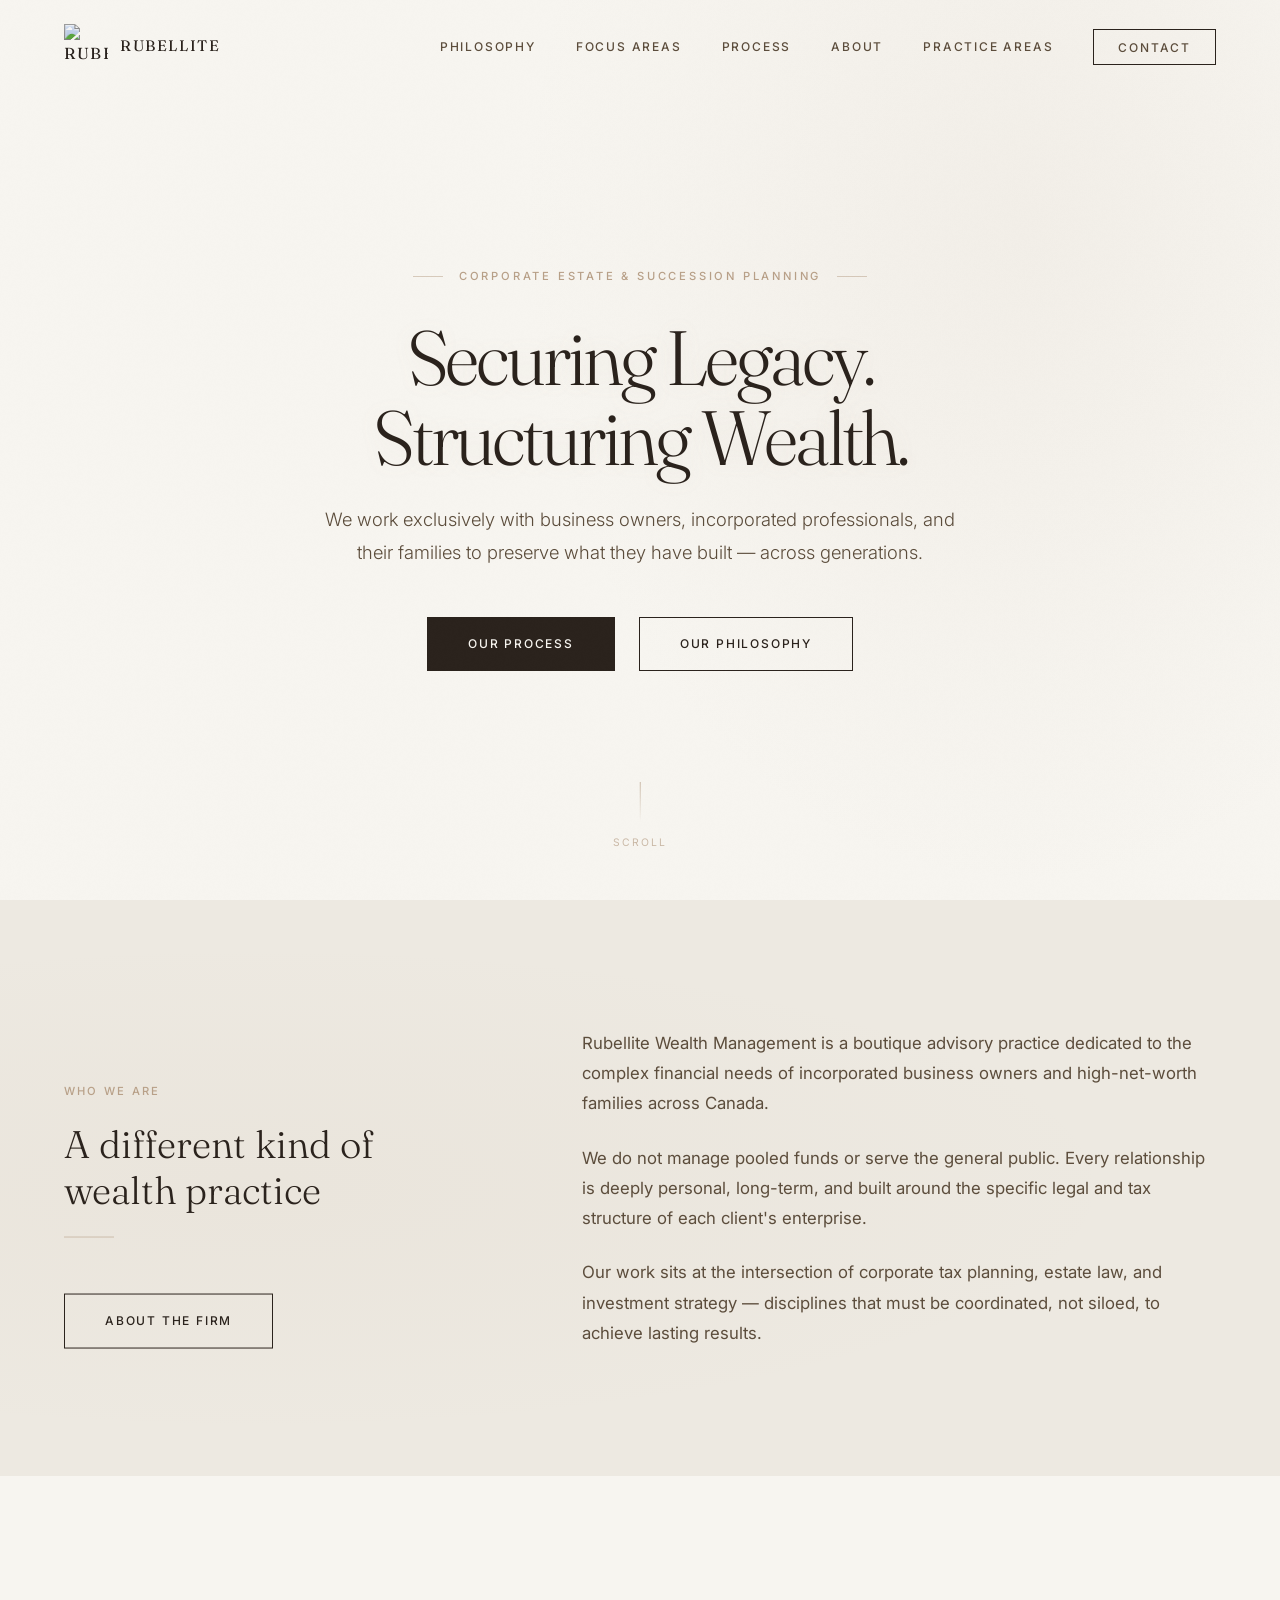
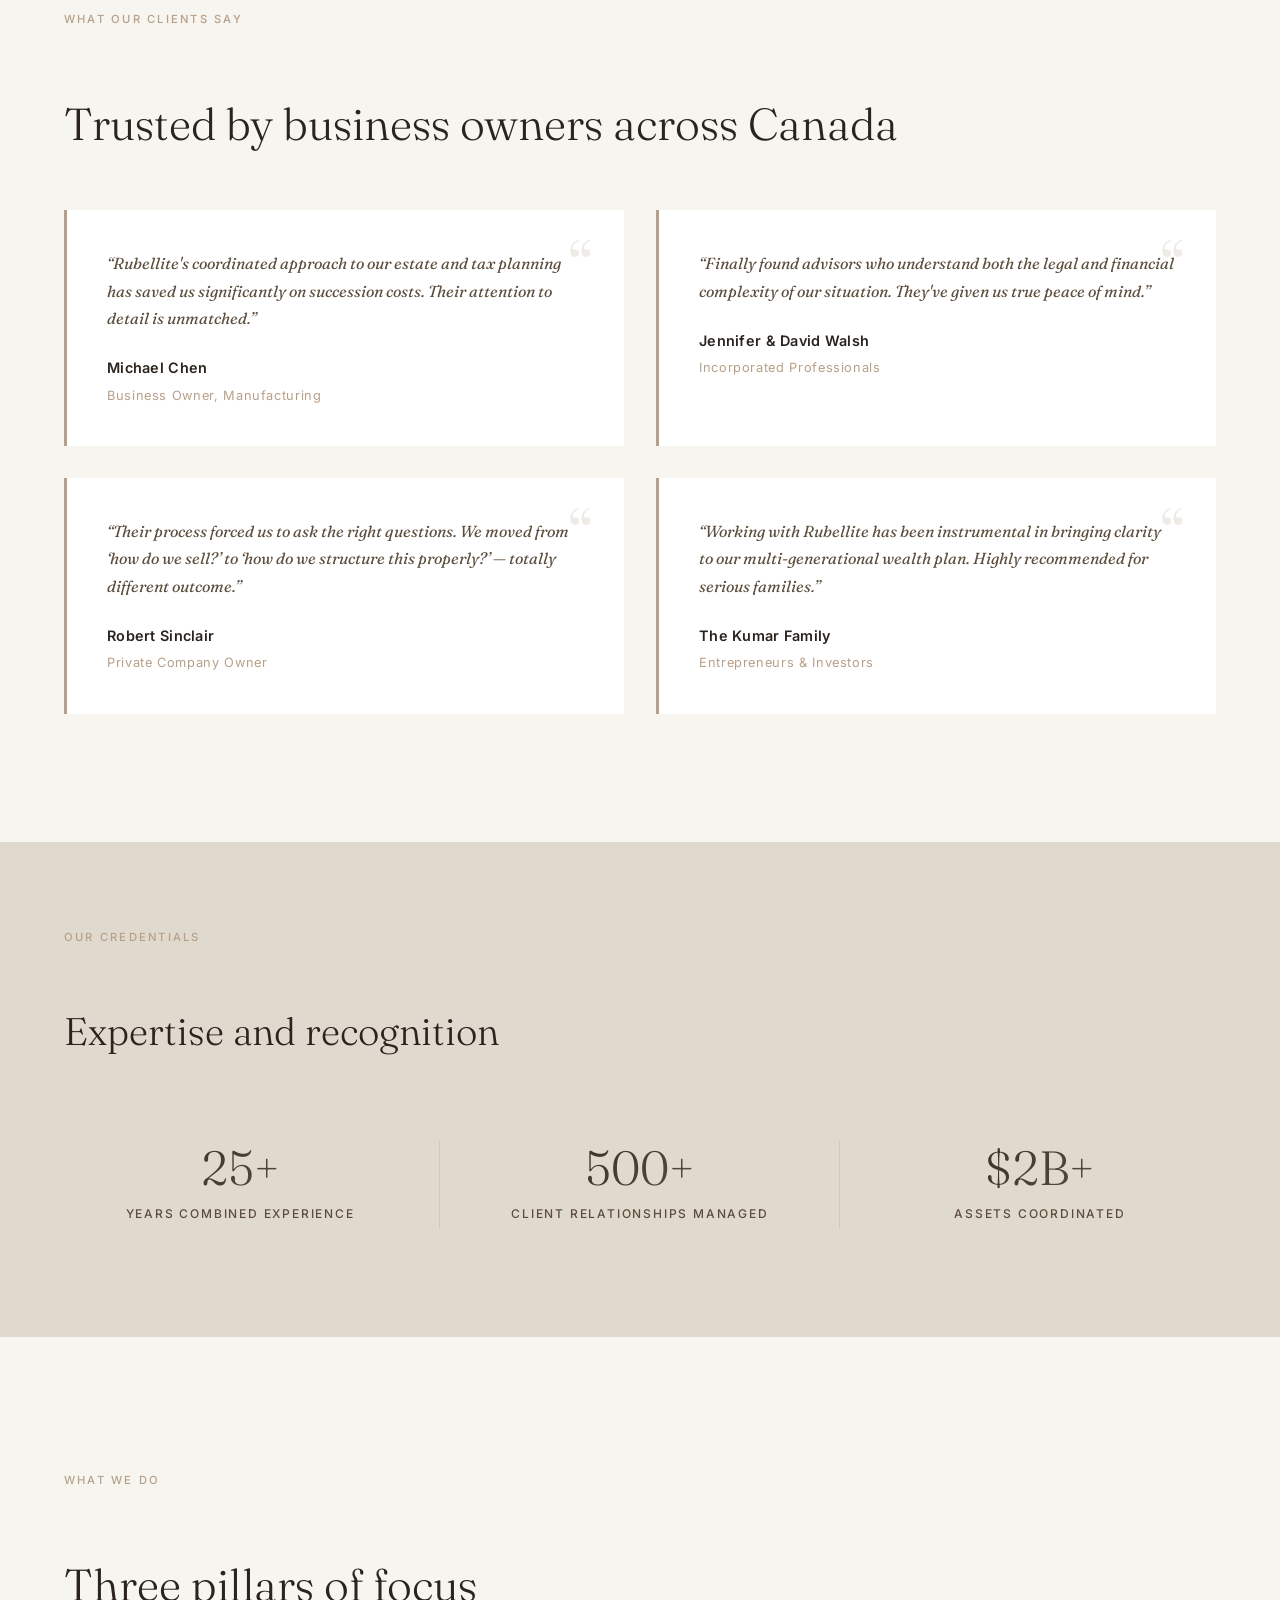
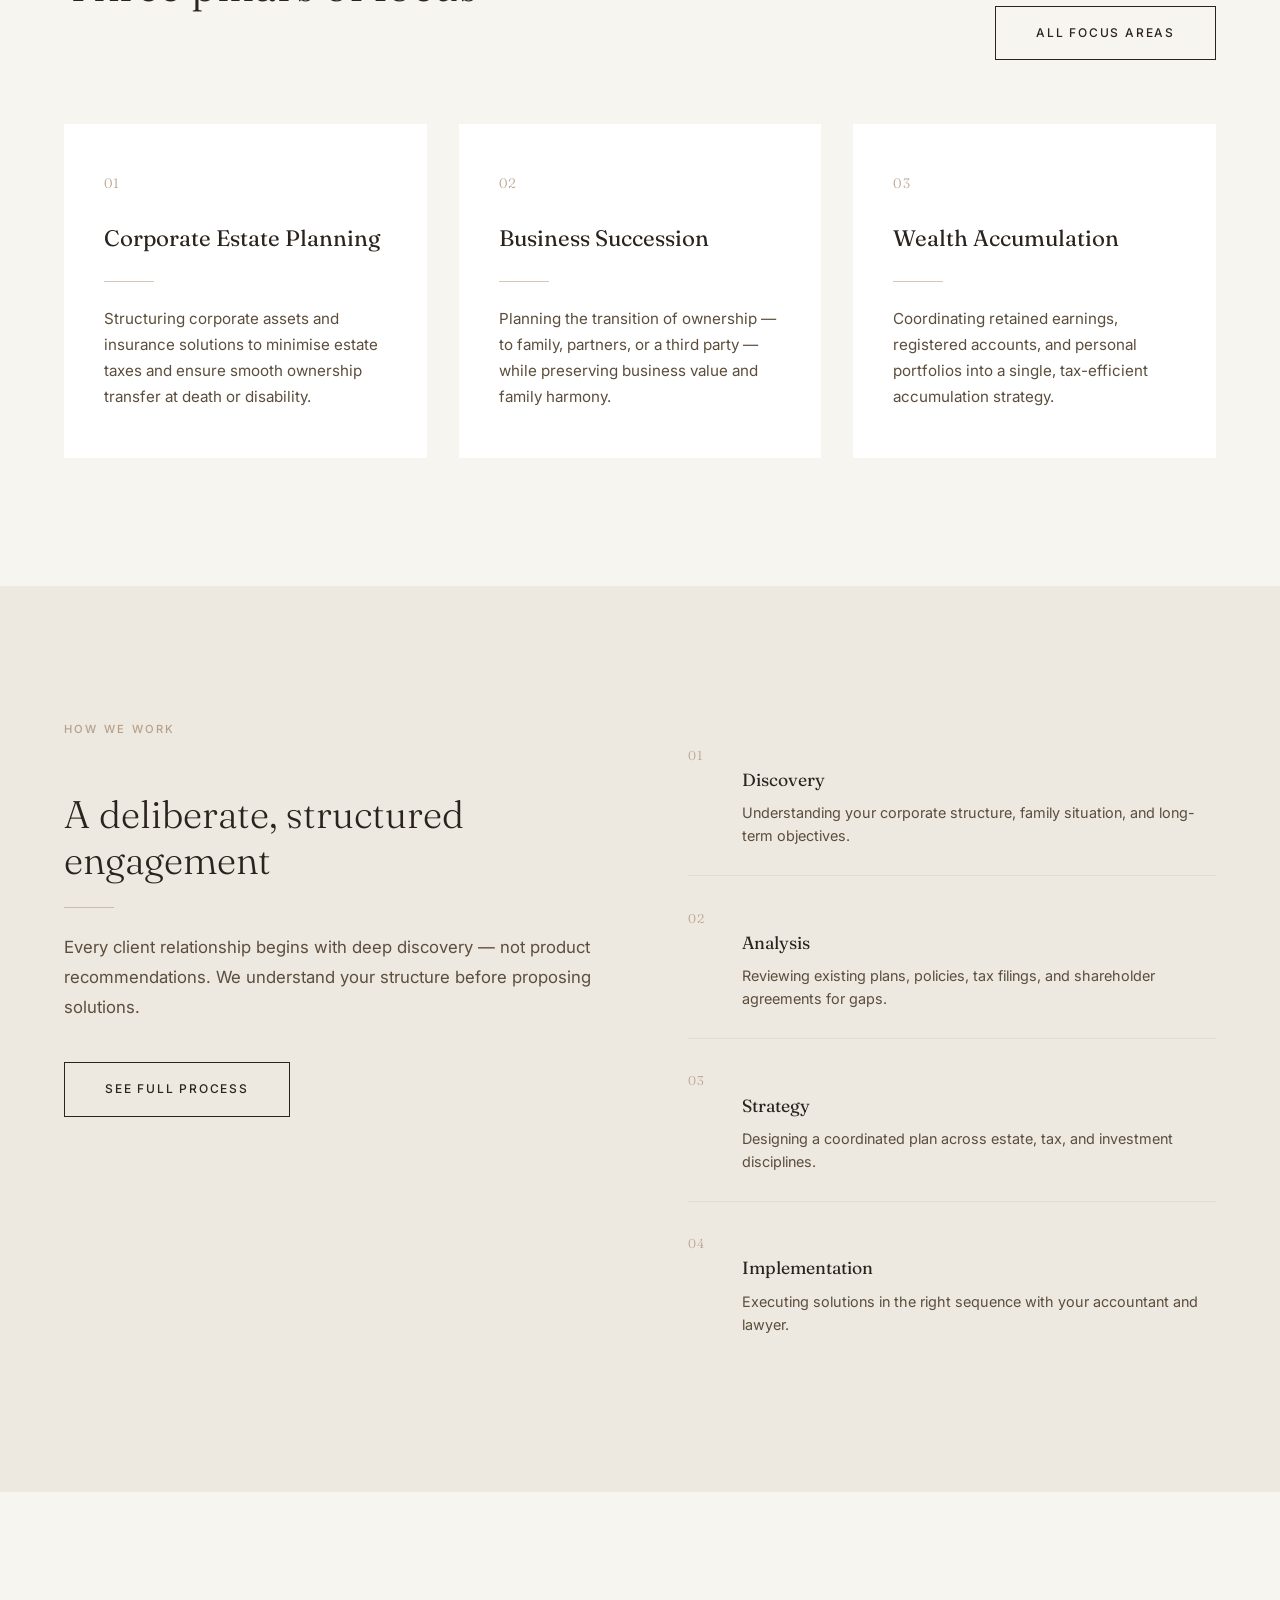
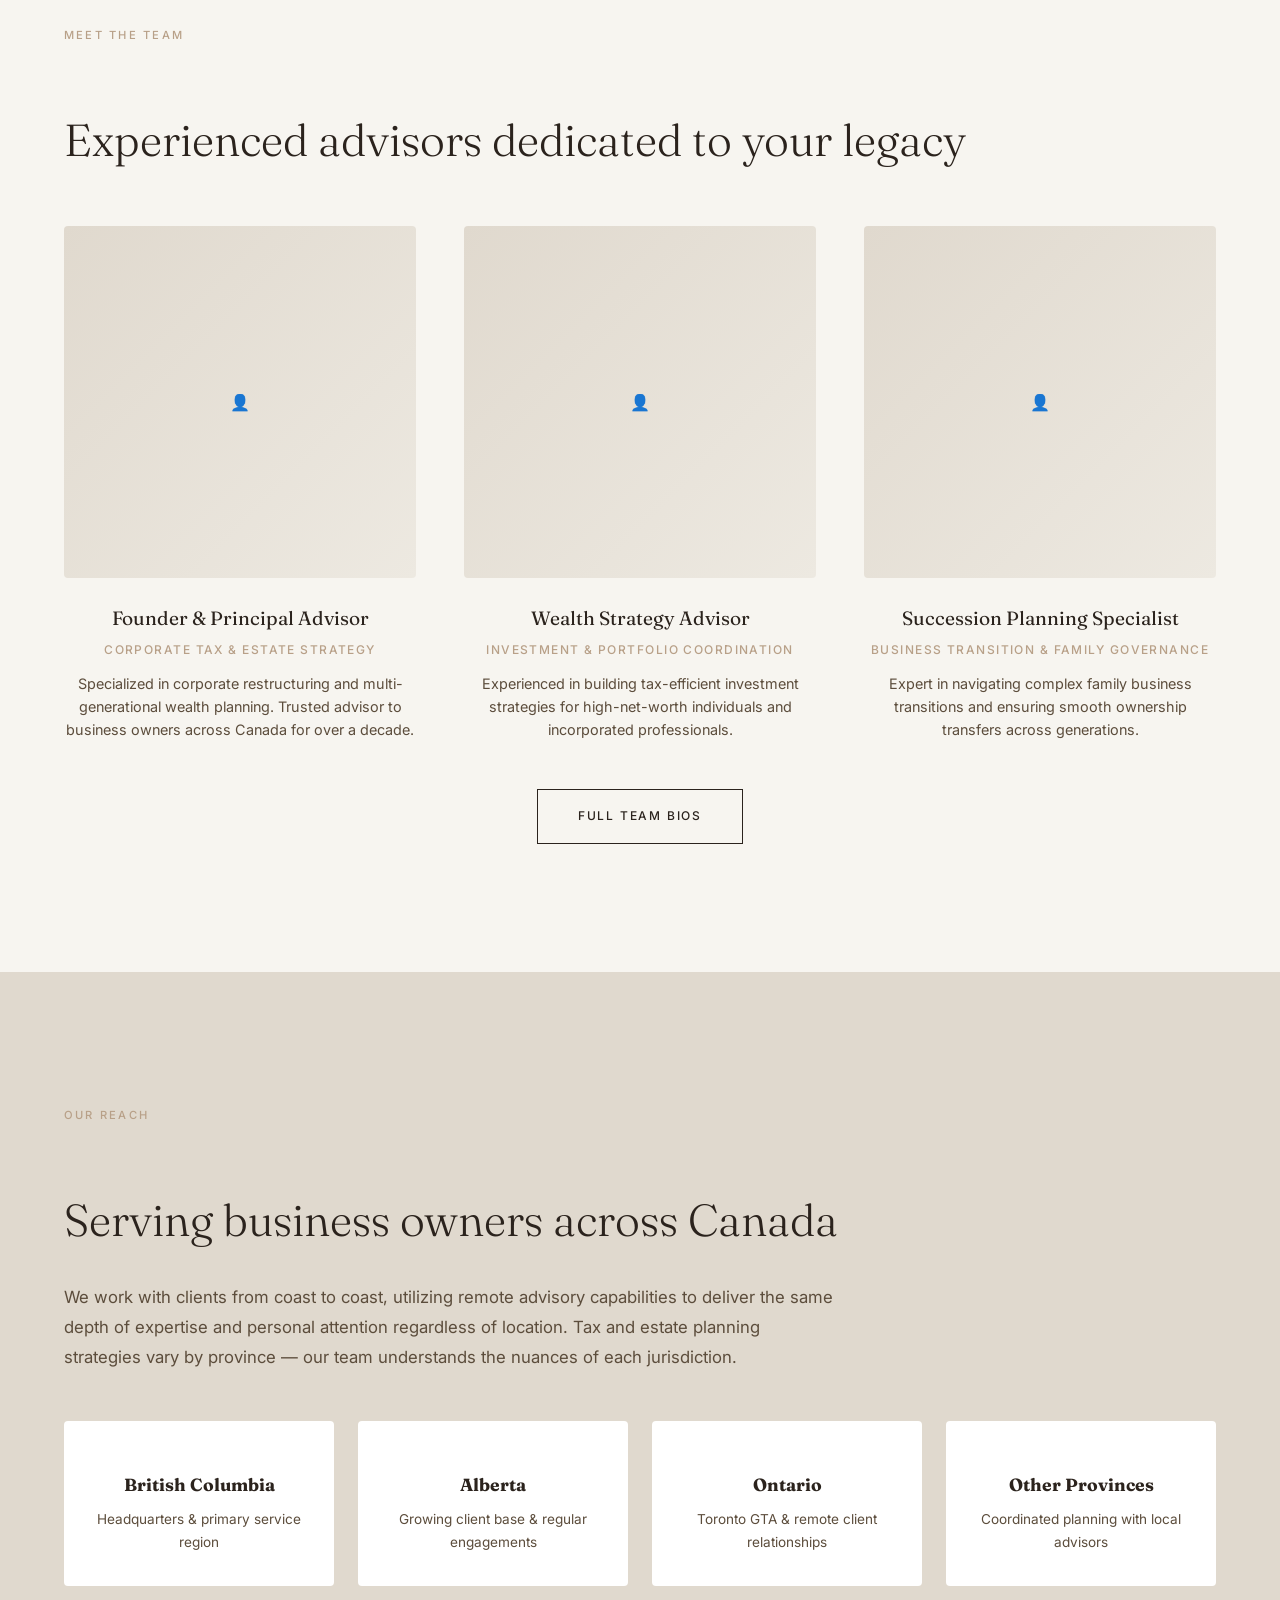
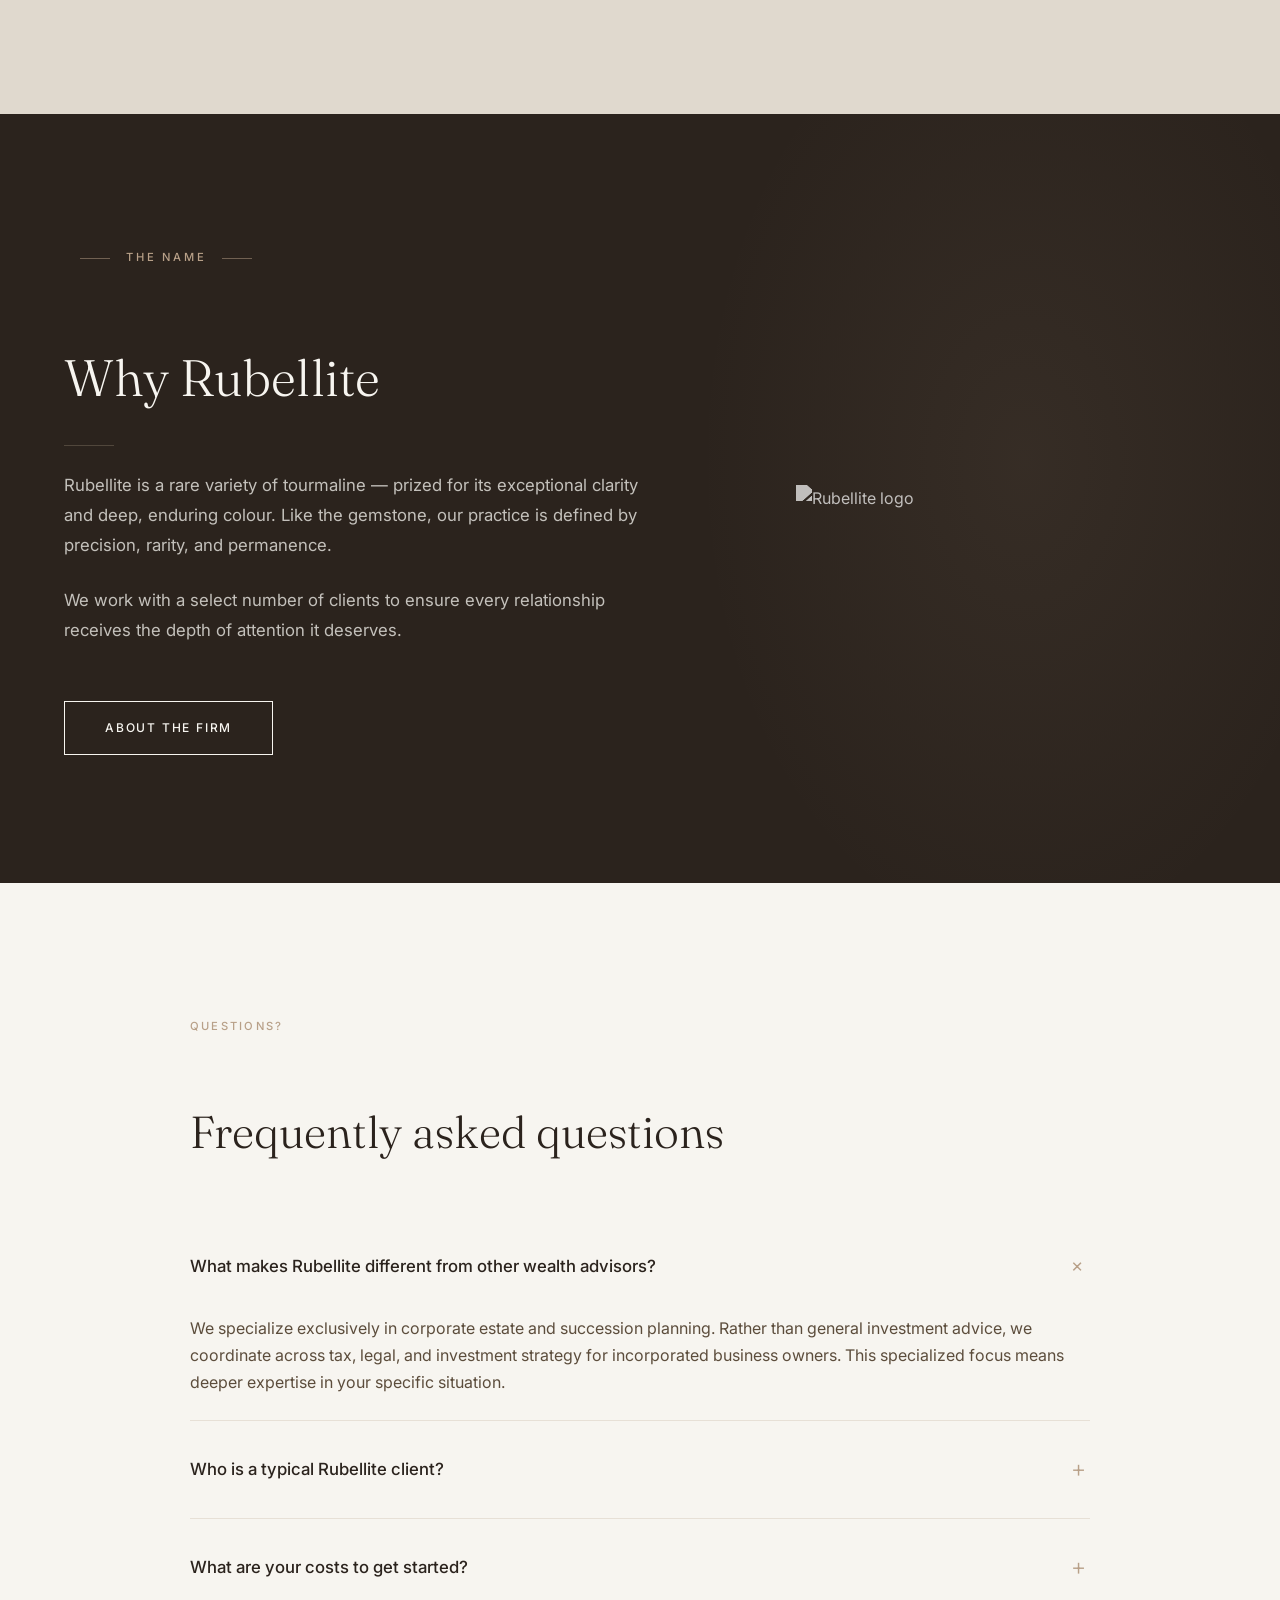
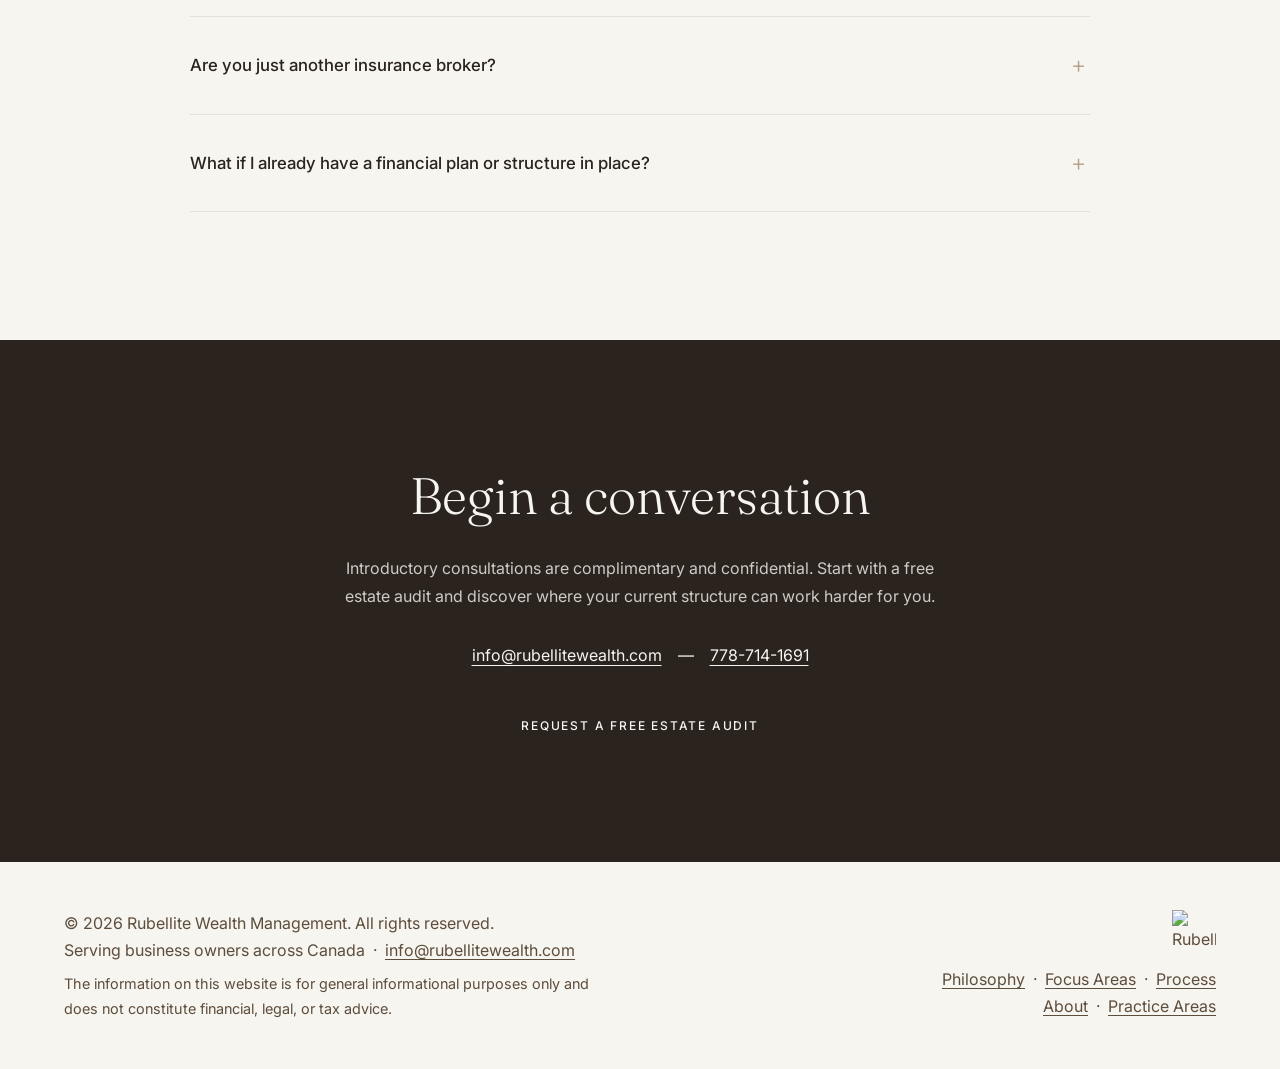
==== commit 8ecbe18c: "Apply requested homepage preview updates on preview branch" ====
--- a/public/index.html
+++ b/public/index.html
@@ -3,11 +3,12 @@
 <head>
   <meta charset="utf-8">
   <meta name="viewport" content="width=device-width, initial-scale=1">
-  <title>Rubellite Wealth Management | Corporate Estate & Succession Planning</title>
+  <title>Rubellite Wealth Management | Corporate Estate &amp; Succession Planning</title>
   <meta name="description" content="Rubellite Wealth Management specialises in corporate estate and succession planning for business owners across Canada. Securing legacy. Structuring wealth.">
   <link rel="preconnect" href="https://fonts.googleapis.com">
   <link rel="preconnect" href="https://fonts.gstatic.com" crossorigin>
   <link href="https://fonts.googleapis.com/css2?family=Fraunces:opsz,wght@9..144,300;400;500;600&family=Inter:wght@300;400;500;600&display=swap" rel="stylesheet">
+  <link rel="stylesheet" href="/assets/styles.css">
   <style>
     :root {
       --cream: #F7F5F0;
@@ -18,15 +19,17 @@
       --dark-1: #5C4D3C;
       --dark-2: #6B5C4A;
       --darkest: #2B231D;
-      --accent-glow: rgba(184, 160, 136, 0.4);
+      --accent-glow: rgba(184, 160, 136, 0.32);
       --font-display: 'Fraunces', Georgia, serif;
       --font-body: 'Inter', system-ui, sans-serif;
       --transition-smooth: cubic-bezier(0.25, 0.46, 0.45, 0.94);
       --transition-bounce: cubic-bezier(0.34, 1.56, 0.64, 1);
     }
-    *, *::before, *::after { margin: 0; padding: 0; box-sizing: border-box; }
+
+    * { box-sizing: border-box; }
     html { scroll-behavior: smooth; font-size: 16px; }
     body {
+      margin: 0;
       font-family: var(--font-body);
       background: var(--cream);
       color: var(--dark-1);
@@ -35,110 +38,21 @@
       -webkit-font-smoothing: antialiased;
       -moz-osx-font-smoothing: grayscale;
     }
-    ::selection { background: var(--bright-2); color: var(--darkest); }
-
-    /* Noise texture overlay */
     body::before {
       content: '';
       position: fixed;
-      top: 0; left: 0;
-      width: 100%; height: 100%;
+      inset: 0;
       pointer-events: none;
       z-index: 9999;
       opacity: 0.025;
-      background-image: url("data:image/svg+xml,%3Csvg viewBox='0 0 256 256' xmlns='http://www.w3.org/2000/svg'%3E%3Cfilter id='noise'%3E%3CfeTurbulence type='fractalNoise' baseFrequency='0.9' numOctaves='4' stitchTiles='stitch'/%3E%3C/filter%3E%3Crect width='100%25' height='100%25' filter='url(%23noise)'/%3E%3C/svg%3E");
+      background-image: url("data:image/svg+xml,%3Csvg viewBox='0 0 256 256' xmlns='http://www.w3.org/2000/svg'%3E%3Cfilter id='noise'%3E%3CfeTurbulence type='fractalNoise' baseFrequency='0.9' numOctaves='4' stitchTiles='stitch'/%3E%3CfeColorMatrix type='saturate' values='0'/%3E%3CfeComponentTransfer%3E%3CfeFuncA type='table' tableValues='0 0.18'/%3E%3C/feComponentTransfer%3E%3C/filter%3E%3Crect width='256' height='256' filter='url(%23noise)'/%3E%3C/svg%3E");
       background-repeat: repeat;
       background-size: 256px 256px;
     }
-
-    /* Page Loader */
-    .page-loader {
-      position: fixed;
-      inset: 0;
-      background: var(--darkest);
-      z-index: 10000;
-      display: flex;
-      align-items: center;
-      justify-content: center;
-      flex-direction: column;
-      gap: 2rem;
-      transition: opacity 1.2s var(--transition-smooth), visibility 1.2s;
-    }
-    .page-loader.hidden {
-      opacity: 0;
-      visibility: hidden;
-      pointer-events: none;
-    }
-    .loader-logo {
-      font-family: var(--font-display);
-      font-size: 2rem;
-      color: var(--cream);
-      letter-spacing: 0.15em;
-      text-transform: uppercase;
-      opacity: 0;
-      animation: loaderFadeIn 0.8s ease forwards 0.2s;
-    }
-    .loader-bar {
-      width: 120px;
-      height: 1px;
-      background: rgba(184, 160, 136, 0.2);
-      position: relative;
-      overflow: hidden;
-      opacity: 0;
-      animation: loaderFadeIn 0.8s ease forwards 0.4s;
-    }
-    .loader-bar::after {
-      content: '';
-      position: absolute;
-      left: -100%;
-      top: 0;
-      width: 100%;
-      height: 100%;
-      background: var(--bright-2);
-      animation: loaderSlide 1.5s ease-in-out forwards 0.6s;
-    }
-    @keyframes loaderFadeIn { to { opacity: 1; } }
-    @keyframes loaderSlide {
-      0% { left: -100%; }
-      50% { left: 0; }
-      100% { left: 100%; }
-    }
-
-    /* Custom Cursor */
-    .cursor {
-      position: fixed;
-      width: 12px;
-      height: 12px;
-      background: var(--bright-2);
-      border-radius: 50%;
-      pointer-events: none;
-      z-index: 9998;
-      mix-blend-mode: difference;
-      transition: transform 0.15s ease, width 0.3s ease, height 0.3s ease;
-      transform: translate(-50%, -50%);
-    }
-    .cursor.hover {
-      width: 40px;
-      height: 40px;
-      background: rgba(184, 160, 136, 0.3);
-      mix-blend-mode: normal;
-      border: 1px solid var(--bright-2);
-    }
-    .cursor-dot {
-      position: fixed;
-      width: 4px;
-      height: 4px;
-      background: var(--cream);
-      border-radius: 50%;
-      pointer-events: none;
-      z-index: 9999;
-      transform: translate(-50%, -50%);
-    }
-    @media (pointer: coarse) {
-      .cursor, .cursor-dot { display: none; }
-    }
-
-    /* Navigation */
+    ::selection { background: var(--bright-2); color: var(--darkest); }
+    img { max-width: 100%; display: block; }
+    a { color: inherit; text-decoration: none; }
+    p { margin: 0; }
     .site-nav {
       position: fixed;
       top: 0; left: 0; right: 0;
@@ -156,47 +70,39 @@
       padding: 1rem 4rem;
       box-shadow: 0 1px 0 rgba(60, 50, 42, 0.06);
     }
-    .nav-logo {
-      font-family: var(--font-display);
-      font-size: 1.1rem;
-      font-weight: 400;
-      color: var(--darkest);
-      text-decoration: none;
+    .nav-brand {
+      display: flex;
+      align-items: center;
+      gap: 0.75rem;
+      font-family: var(--font-display);
       letter-spacing: 0.1em;
       text-transform: uppercase;
-      position: relative;
-      transition: all 0.4s ease;
-    }
-    .nav-logo::after {
-      content: '';
-      position: absolute;
-      bottom: -4px;
-      left: 0;
-      width: 0;
-      height: 1px;
-      background: var(--bright-2);
-      transition: width 0.4s var(--transition-smooth);
-    }
-    .nav-logo:hover {
-      color: var(--bright-2);
-      text-shadow: 0 0 20px var(--accent-glow), 0 0 40px rgba(184, 160, 136, 0.2), 0 0 60px rgba(184, 160, 136, 0.1);
-      transform: translateY(-1px);
-    }
-    .nav-logo:hover::after { width: 100%; }
+      color: var(--darkest);
+    }
+    .nav-brand img {
+      width: 44px;
+      height: 44px;
+      object-fit: contain;
+      filter: saturate(0.9) brightness(0.96);
+    }
+    .nav-wordmark {
+      font-size: 0.95rem;
+      white-space: nowrap;
+    }
     .nav-links {
       display: flex;
       list-style: none;
       gap: 2.5rem;
       align-items: center;
+      padding: 0;
+      margin: 0;
     }
     .nav-links a {
-      font-family: var(--font-body);
       font-size: 0.75rem;
       font-weight: 500;
       letter-spacing: 0.15em;
       text-transform: uppercase;
       color: var(--dark-1);
-      text-decoration: none;
       position: relative;
       padding: 0.25rem 0;
       transition: color 0.3s ease;
@@ -243,61 +149,7 @@
     .nav-toggle.active span:nth-child(1) { transform: rotate(45deg) translate(4px, 4px); }
     .nav-toggle.active span:nth-child(2) { opacity: 0; }
     .nav-toggle.active span:nth-child(3) { transform: rotate(-45deg) translate(5px, -5px); }
-    @media (max-width: 900px) {
-      .site-nav { padding: 1.25rem 1.5rem; }
-      .site-nav.scrolled { padding: 1rem 1.5rem; }
-      .nav-toggle { display: flex; }
-      .nav-links {
-        position: fixed;
-        top: 0; right: -100%;
-        width: 70%; max-width: 320px;
-        height: 100vh;
-        background: var(--cream);
-        flex-direction: column;
-        padding: 6rem 2rem 2rem;
-        gap: 2rem;
-        transition: right 0.6s var(--transition-smooth);
-        box-shadow: -10px 0 40px rgba(0,0,0,0.1);
-      }
-      .nav-links.open { right: 0; }
-      .nav-links a { font-size: 0.85rem; }
-    }
-
-    /* Reveal Animations */
-    .reveal {
-      opacity: 0;
-      transform: translateY(40px);
-      transition: opacity 0.9s var(--transition-smooth), transform 0.9s var(--transition-smooth);
-    }
-    .reveal.visible {
-      opacity: 1;
-      transform: translateY(0);
-    }
-    .reveal-delay-1 { transition-delay: 0.1s; }
-    .reveal-delay-2 { transition-delay: 0.2s; }
-    .reveal-delay-3 { transition-delay: 0.3s; }
-    .reveal-delay-4 { transition-delay: 0.4s; }
-    .reveal-delay-5 { transition-delay: 0.5s; }
-    .reveal-left {
-      opacity: 0;
-      transform: translateX(-60px);
-      transition: opacity 0.9s var(--transition-smooth), transform 0.9s var(--transition-smooth);
-    }
-    .reveal-left.visible { opacity: 1; transform: translateX(0); }
-    .reveal-right {
-      opacity: 0;
-      transform: translateX(60px);
-      transition: opacity 0.9s var(--transition-smooth), transform 0.9s var(--transition-smooth);
-    }
-    .reveal-right.visible { opacity: 1; transform: translateX(0); }
-    .reveal-scale {
-      opacity: 0;
-      transform: scale(0.92);
-      transition: opacity 0.9s var(--transition-smooth), transform 0.9s var(--transition-smooth);
-    }
-    .reveal-scale.visible { opacity: 1; transform: scale(1); }
-
-    /* Hero */
+
     .hero {
       min-height: 100vh;
       display: flex;
@@ -329,7 +181,6 @@
     }
     .eyebrow {
       display: inline-block;
-      font-family: var(--font-body);
       font-size: 0.7rem;
       font-weight: 500;
       letter-spacing: 0.25em;
@@ -354,8 +205,14 @@
       font-weight: 300;
       line-height: 1.05;
       color: var(--darkest);
-      margin-bottom: 1.5rem;
+      margin: 0 0 1.5rem;
       letter-spacing: -0.02em;
+      min-height: 2.1em;
+    }
+    .scramble-line {
+      display: block;
+      letter-spacing: -0.04em;
+      text-shadow: 0 0 22px rgba(184, 160, 136, 0.12);
     }
     .hero-sub {
       font-size: 1.15rem;
@@ -374,6 +231,7 @@
     .btn {
       display: inline-flex;
       align-items: center;
+      justify-content: center;
       gap: 0.75rem;
       font-family: var(--font-body);
       font-size: 0.75rem;
@@ -439,7 +297,6 @@
       50% { transform: translateX(-50%) translateY(8px); }
     }
 
-    /* Section headers */
     .intro-label {
       display: inline-block;
       font-family: var(--font-body);
@@ -458,69 +315,6 @@
       opacity: 0.6;
     }
 
-    /* Testimonials */
-    .testimonials-section {
-      padding: 8rem 4rem;
-      max-width: 1300px;
-      margin: 0 auto;
-    }
-    .testimonials-section h2 {
-      font-family: var(--font-display);
-      font-size: clamp(1.8rem, 3.5vw, 2.8rem);
-      font-weight: 300;
-      color: var(--darkest);
-      margin-bottom: 3rem;
-    }
-    .testimonials-grid {
-      display: grid;
-      grid-template-columns: repeat(2, 1fr);
-      gap: 2rem;
-    }
-    .testimonial-card {
-      background: white;
-      padding: 2.5rem;
-      border-left: 3px solid var(--bright-2);
-      position: relative;
-      transition: transform 0.5s var(--transition-smooth), box-shadow 0.5s var(--transition-smooth);
-    }
-    .testimonial-card::before {
-      content: '"';
-      position: absolute;
-      top: 1.5rem; right: 2rem;
-      font-family: var(--font-display);
-      font-size: 4rem;
-      color: var(--light-2);
-      line-height: 1;
-      opacity: 0.5;
-      transition: opacity 0.4s ease, color 0.4s ease;
-    }
-    .testimonial-card:hover {
-      transform: translateY(-6px);
-      box-shadow: 0 20px 50px rgba(43, 35, 29, 0.08);
-    }
-    .testimonial-card:hover::before { opacity: 0.8; color: var(--bright-2); }
-    .testimonial-text {
-      font-size: 1rem;
-      font-style: italic;
-      color: var(--dark-1);
-      margin-bottom: 1.5rem;
-      line-height: 1.7;
-      font-family: var(--font-display);
-    }
-    .testimonial-author {
-      font-weight: 600;
-      color: var(--darkest);
-      font-size: 0.9rem;
-      letter-spacing: 0.02em;
-    }
-    .testimonial-title {
-      font-size: 0.8rem;
-      color: var(--bright-2);
-      margin-top: 0.25rem;
-      letter-spacing: 0.05em;
-    }
-
-    /* Intro Section */
     .intro {
       padding: 8rem 4rem;
       background: var(--light-1);
@@ -552,16 +346,79 @@
       font-weight: 300;
       color: var(--darkest);
       line-height: 1.2;
+      margin: 0;
+    }
+    .intro-right {
+      display: grid;
+      gap: 1.5rem;
     }
     .intro-right p {
       font-size: 1.05rem;
       color: var(--dark-1);
+      line-height: 1.8;
+    }
+
+    .testimonials-section {
+      padding: 8rem 4rem;
+      max-width: 1300px;
+      margin: 0 auto;
+    }
+    .testimonials-section h2 {
+      font-family: var(--font-display);
+      font-size: clamp(1.8rem, 3.5vw, 2.8rem);
+      font-weight: 300;
+      color: var(--darkest);
+      margin-bottom: 3rem;
+    }
+    .testimonials-grid {
+      display: grid;
+      grid-template-columns: repeat(2, 1fr);
+      gap: 2rem;
+    }
+    .testimonial-card {
+      background: white;
+      padding: 2.5rem;
+      border-left: 3px solid var(--bright-2);
+      position: relative;
+      transition: transform 0.5s var(--transition-smooth), box-shadow 0.5s var(--transition-smooth);
+    }
+    .testimonial-card::before {
+      content: '“';
+      position: absolute;
+      top: 1.5rem; right: 2rem;
+      font-family: var(--font-display);
+      font-size: 4rem;
+      color: var(--light-2);
+      line-height: 1;
+      opacity: 0.5;
+      transition: opacity 0.4s ease, color 0.4s ease;
+    }
+    .testimonial-card:hover {
+      transform: translateY(-6px);
+      box-shadow: 0 20px 50px rgba(43, 35, 29, 0.08);
+    }
+    .testimonial-card:hover::before { opacity: 0.8; color: var(--bright-2); }
+    .testimonial-text {
+      font-size: 1rem;
+      font-style: italic;
+      color: var(--dark-1);
       margin-bottom: 1.5rem;
-      line-height: 1.8;
-    }
-    .intro-right p:last-child { margin-bottom: 0; }
-
-    /* Credentials */
+      line-height: 1.7;
+      font-family: var(--font-display);
+    }
+    .testimonial-author {
+      font-weight: 600;
+      color: var(--darkest);
+      font-size: 0.9rem;
+      letter-spacing: 0.02em;
+    }
+    .testimonial-title {
+      font-size: 0.8rem;
+      color: var(--bright-2);
+      margin-top: 0.25rem;
+      letter-spacing: 0.05em;
+    }
+
     .credentials-section {
       padding: 5rem 4rem;
       background: var(--light-2);
@@ -614,7 +471,6 @@
       font-weight: 500;
     }
 
-    /* Focus Section */
     .focus-section {
       padding: 8rem 4rem;
       background: var(--cream);
@@ -683,7 +539,6 @@
       line-height: 1.7;
     }
 
-    /* Process Preview */
     .process-preview {
       padding: 8rem 4rem;
       background: var(--light-1);
@@ -741,7 +596,6 @@
       line-height: 1.6;
     }
 
-    /* Team Preview */
     .team-preview {
       padding: 8rem 4rem;
       max-width: 1300px;
@@ -811,7 +665,6 @@
       line-height: 1.6;
     }
 
-    /* Canada Service */
     .canada-service {
       padding: 8rem 4rem;
       background: var(--light-2);
@@ -871,7 +724,6 @@
       color: var(--dark-1);
     }
 
-    /* Gem Section */
     .gem-section {
       padding: 8rem 4rem;
       background: var(--darkest);
@@ -907,9 +759,7 @@
       margin-bottom: 1.5rem;
     }
     .gem-section .eyebrow::before,
-    .gem-section .eyebrow::after {
-      background: var(--bright-2);
-    }
+    .gem-section .eyebrow::after { background: var(--bright-2); }
     .gem-section h2 {
       font-family: var(--font-display);
       font-size: clamp(2rem, 4vw, 3.2rem);
@@ -934,17 +784,13 @@
       align-items: center;
       justify-content: center;
     }
-    .gem-mark svg {
-      width: 100%;
-      max-width: 300px;
-      animation: gemRotate 30s linear infinite;
-    }
-    @keyframes gemRotate {
-      from { transform: rotate(0deg); }
-      to { transform: rotate(360deg); }
-    }
-
-    /* FAQ Section */
+    .gem-mark img {
+      width: min(360px, 100%);
+      opacity: 0.7;
+      filter: brightness(0) invert(1) saturate(0.8);
+      transform: drop-shadow(0 18px 40px rgba(184,160,136,0.14));
+    }
+
     .faq-section {
       padding: 8rem 4rem;
       background: var(--cream);
@@ -985,194 +831,232 @@
     }
     .faq-question:hover { color: var(--bright-2); }
     .faq-question:hover::before { width: 100%; }
-    .faq-toggle {
-      font-size: 1.5rem;
-      font-weight: 300;
-      color: var(--bright-2);
-      transition: transform 0.5s var(--transition-bounce);
-      min-width: 24px;
-      text-align: center;
-    }
+    .faq-toggle { font-size: 1.5rem; font-weight: 300; color: var(--bright-2); transition: transform 0.5s var(--transition-bounce); min-width: 24px; text-align: center; }
     .faq-answer {
       max-height: 0;
       overflow: hidden;
       transition: max-height 0.6s var(--transition-smooth), padding 0.4s ease;
       color: var(--dark-1);
-      line-height: 1.7;
-    }
-    .faq-answer p {
-      padding-bottom: 1.75rem;
-      font-size: 0.95rem;
-    }
-    .faq-item.active .faq-answer { max-height: 300px; }
-    .faq-item.active .faq-toggle { transform: rotate(180deg); }
-
-    /* Contact Section */
+    }
+    .faq-item.active .faq-answer { max-height: 500px; padding: 0 0 1.5rem; }
+    .faq-item.active .faq-toggle { transform: rotate(45deg); }
+
     .contact-section {
-      padding: 8rem 4rem;
-      background: var(--light-1);
+      padding: 7rem 4rem;
       text-align: center;
-      position: relative;
-      overflow: hidden;
-    }
-    .contact-section::before {
-      content: '';
-      position: absolute;
-      top: 0; left: 50%;
-      transform: translateX(-50%);
-      width: 1px;
-      height: 80px;
-      background: linear-gradient(to bottom, var(--bright-2), transparent);
-      opacity: 0.5;
+      background: var(--darkest);
+      color: var(--cream);
     }
     .contact-section h2 {
       font-family: var(--font-display);
-      font-size: clamp(2rem, 4vw, 3.5rem);
-      font-weight: 300;
-      color: var(--darkest);
-      margin-bottom: 1.5rem;
-      margin-top: 2rem;
+      font-size: clamp(2rem, 4vw, 3.2rem);
+      font-weight: 300;
+      color: var(--cream);
+      margin: 0;
     }
     .contact-section .lead {
-      font-size: 1.1rem;
-      color: var(--dark-1);
-      max-width: 60ch;
-      margin: 0 auto 3rem;
-      line-height: 1.8;
+      max-width: 62ch;
+      margin: 1rem auto 2rem;
+      color: rgba(247,245,240,0.8);
     }
     .contact-links {
       display: flex;
+      justify-content: center;
+      flex-wrap: wrap;
+      gap: 1rem;
+      color: var(--cream);
+    }
+    .contact-links a {
+      text-decoration: underline;
+      text-underline-offset: 4px;
+    }
+    .audit-trigger {
+      margin-top: 2rem;
+    }
+
+    .site-footer {
+      display: flex;
+      justify-content: space-between;
       gap: 2rem;
-      justify-content: center;
-      align-items: center;
-      flex-wrap: wrap;
-    }
-    .contact-links a {
-      font-family: var(--font-display);
-      font-size: 1.1rem;
-      color: var(--darkest);
-      text-decoration: none;
-      position: relative;
-      padding-bottom: 0.25rem;
-      transition: color 0.3s ease;
-    }
-    .contact-links a::after {
-      content: '';
+      padding: 3rem 4rem;
+      background: var(--cream);
+      color: var(--dark-1);
+    }
+    .site-footer a { text-decoration: underline; text-underline-offset: 3px; }
+    .footer-right {
+      text-align: right;
+    }
+    .footer-logo {
+      width: 44px;
+      height: 44px;
+      margin-left: auto;
+      margin-bottom: 0.75rem;
+    }
+    .footer-disclaimer {
+      font-size: 0.9rem;
+      max-width: 60ch;
+      margin-top: 0.5rem;
+    }
+
+    .audit-modal {
+      position: fixed;
+      inset: 0;
+      display: none;
+      place-items: center;
+      padding: 1.5rem;
+      background: rgba(43, 35, 29, 0.7);
+      backdrop-filter: blur(8px);
+      z-index: 2000;
+    }
+    .audit-modal.is-open { display: grid; }
+    .audit-dialog {
+      position: relative;
+      width: min(680px, 100%);
+      max-height: 90vh;
+      overflow: auto;
+      padding: 2.5rem;
+      background: var(--cream);
+      color: var(--bright-1);
+      box-shadow: 0 24px 80px rgba(0,0,0,.25);
+    }
+    .audit-dialog h2 {
+      font-family: var(--font-display);
+      font-size: 2rem;
+      font-weight: 300;
+      margin: 0 0 0.5rem;
+    }
+    .audit-dialog > p {
+      color: var(--dark-1);
+      margin-bottom: 1.5rem;
+    }
+    .audit-close {
       position: absolute;
-      bottom: 0; left: 0;
-      width: 0; height: 1px;
-      background: var(--bright-2);
-      transition: width 0.4s var(--transition-smooth);
-    }
-    .contact-links a:hover { color: var(--bright-2); }
-    .contact-links a:hover::after { width: 100%; }
-    .contact-links span { color: rgba(184, 160, 136, 0.4); }
-
-    /* Footer */
-    .site-footer {
-      padding: 4rem;
-      background: var(--darkest);
-      color: var(--cream);
+      top: 1rem;
+      right: 1rem;
+      border: 0;
+      background: none;
+      color: var(--bright-1);
+      font-size: 1.75rem;
+      cursor: pointer;
+      line-height: 1;
+    }
+    .audit-form {
       display: grid;
-      grid-template-columns: 2fr 1fr;
-      gap: 4rem;
-    }
-    .site-footer p {
-      color: rgba(247, 245, 240, 0.6);
-      font-size: 0.85rem;
-      margin-bottom: 0.5rem;
-    }
-    .site-footer a {
-      color: rgba(247, 245, 240, 0.7);
-      text-decoration: none;
-      transition: color 0.3s ease;
-    }
-    .site-footer a:hover { color: var(--bright-2); }
-    .footer-disclaimer {
-      margin-top: 1.5rem;
-      font-size: 0.75rem !important;
-      color: rgba(247, 245, 240, 0.4) !important;
-      max-width: 50ch;
-      line-height: 1.6;
-    }
-    .footer-right { text-align: right; }
-    .footer-right p { margin-bottom: 0.75rem; }
-
-    /* Responsive */
-    @media (max-width: 1024px) {
-      .testimonials-grid, .focus-grid, .team-grid { grid-template-columns: repeat(2, 1fr); }
-      .regions-grid { grid-template-columns: repeat(2, 1fr); }
-      .intro-grid, .process-preview-grid, .gem-inner {
-        grid-template-columns: 1fr;
-        gap: 3rem;
+      grid-template-columns: repeat(2, minmax(0, 1fr));
+      gap: 1rem;
+      text-align: left;
+    }
+    .audit-form label {
+      display: grid;
+      gap: 0.4rem;
+      color: var(--bright-1);
+      font-size: 0.82rem;
+      letter-spacing: 0.04em;
+    }
+    .audit-form label.full {
+      grid-column: 1 / -1;
+    }
+    .audit-form input,
+    .audit-form select,
+    .audit-form textarea {
+      width: 100%;
+      border: 1px solid var(--light-2);
+      background: white;
+      color: var(--bright-1);
+      padding: 0.8rem;
+      font: inherit;
+    }
+    .audit-form textarea {
+      min-height: 120px;
+      resize: vertical;
+    }
+    .audit-form button {
+      grid-column: 1 / -1;
+      justify-self: start;
+    }
+    .privacy-copy {
+      grid-column: 1 / -1;
+      font-size: 0.78rem;
+      color: var(--dark-1);
+      margin-top: 0.25rem;
+    }
+    .success-message {
+      display: none;
+      color: var(--dark-1);
+      line-height: 1.7;
+    }
+    .success-message.visible { display: block; }
+
+    @media (max-width: 900px) {
+      .site-nav { padding: 1.25rem 1.5rem; }
+      .nav-toggle { display: flex; }
+      .nav-links {
+        position: fixed;
+        top: 0; right: -100%;
+        width: 70%; max-width: 320px;
+        height: 100vh;
+        background: var(--cream);
+        flex-direction: column;
+        padding: 6rem 2rem 2rem;
+        gap: 2rem;
+        transition: right 0.6s var(--transition-smooth);
+        box-shadow: -10px 0 40px rgba(0,0,0,0.1);
       }
-      .intro-left { position: relative; top: 0; }
-    }
-    @media (max-width: 768px) {
-      .hero { padding: 7rem 1.5rem 5rem; }
-      .testimonials-section, .intro, .credentials-section, .focus-section,
-      .process-preview, .team-preview, .canada-service, .gem-section,
-      .faq-section, .contact-section { padding: 5rem 1.5rem; }
-      .testimonials-grid, .focus-grid, .team-grid, .credentials-grid, .regions-grid { grid-template-columns: 1fr; }
-      .credential-item::after { display: none; }
-      .site-footer {
-        grid-template-columns: 1fr;
-        text-align: center;
-        gap: 2rem;
-      }
-      .footer-right { text-align: center; }
-      .hero-actions { flex-direction: column; align-items: center; }
-      .btn { width: 100%; max-width: 280px; justify-content: center; }
-      .contact-links { flex-direction: column; gap: 1rem; }
-      .focus-header { flex-direction: column; align-items: flex-start; }
-    }
-
-    /* Smooth scrollbar */
-    ::-webkit-scrollbar { width: 8px; }
-    ::-webkit-scrollbar-track { background: var(--cream); }
-    ::-webkit-scrollbar-thumb { background: var(--light-2); border-radius: 4px; }
-    ::-webkit-scrollbar-thumb:hover { background: var(--bright-2); }
+      .nav-links.open { right: 0; }
+      .nav-links a { font-size: 0.85rem; }
+      .hero { padding: 8rem 2rem 6rem; }
+      .intro, .testimonials-section, .team-preview, .faq-section, .contact-section, .canada-service, .focus-section { padding-left: 2rem; padding-right: 2rem; }
+      .intro-grid { grid-template-columns: 1fr; gap: 2.5rem; }
+      .intro-left { position: static; }
+      .testimonials-grid, .team-grid, .focus-grid, .regions-grid { grid-template-columns: 1fr; }
+      .credentials-grid { grid-template-columns: repeat(2, 1fr); }
+      .process-preview-grid, .gem-inner { grid-template-columns: 1fr; }
+      .site-footer { flex-direction: column; }
+      .footer-right { text-align: left; }
+      .footer-logo { margin-left: 0; }
+      .audit-form { grid-template-columns: 1fr; }
+    }
+    @media (max-width: 560px) {
+      .nav-wordmark { display: none; }
+      .hero-actions { flex-direction: column; }
+      .credentials-grid { grid-template-columns: 1fr; }
+    }
+    @media (prefers-reduced-motion: reduce) {
+      .scramble-line, .hero::before, .faq-toggle, .btn, .scroll-line { animation: none !important; transition: none !important; }
+    }
   </style>
-<base target="_blank">
 </head>
 <body>
-
-  <!-- Page Loader -->
-  <div class="page-loader" id="pageLoader">
-    <div class="loader-logo">Rubellite</div>
-    <div class="loader-bar"></div>
-  </div>
-
-  <!-- Custom Cursor -->
-  <div class="cursor" id="cursor"></div>
-  <div class="cursor-dot" id="cursorDot"></div>
-
-  <!-- Navigation -->
-  <nav class="site-nav" id="siteNav">
-    <a href="#" class="nav-logo" aria-label="Rubellite Wealth Management home">Rubellite</a>
-    <button class="nav-toggle" id="navToggle" aria-label="Toggle navigation" aria-expanded="false">
+  <nav class="site-nav">
+    <a href="/index.html" class="nav-logo nav-brand" aria-label="Rubellite Wealth Management home">
+      <img src="/assets/logo.svg" alt="Rubellite logo">
+      <span class="nav-wordmark">Rubellite</span>
+    </a>
+    <button class="nav-toggle" aria-label="Toggle navigation" aria-expanded="false">
       <span></span><span></span><span></span>
     </button>
-    <ul class="nav-links" id="navLinks" role="list">
-      <li><a href="#philosophy">Philosophy</a></li>
-      <li><a href="#focus">Focus Areas</a></li>
-      <li><a href="#process">Process</a></li>
-      <li><a href="#about">About</a></li>
-      <li><a href="#team">Team</a></li>
+    <ul class="nav-links" role="list">
+      <li><a href="/philosophy.html">Philosophy</a></li>
+      <li><a href="/focus.html">Focus Areas</a></li>
+      <li><a href="/process.html">Process</a></li>
+      <li><a href="/about.html">About</a></li>
+      <li><a href="/practice.html">Practice Areas</a></li>
       <li><a href="#contact" class="nav-cta">Contact</a></li>
     </ul>
   </nav>
 
   <main>
-    <!-- Hero Section -->
     <section class="hero" aria-label="Introduction">
       <div class="hero-content">
-        <span class="eyebrow reveal">Corporate Estate & Succession Planning</span>
-        <h1 class="reveal reveal-delay-1">Securing Legacy.<br>Structuring Wealth.</h1>
-        <p class="hero-sub reveal reveal-delay-2">We work exclusively with business owners, incorporated professionals, and their families to preserve what they have built — across generations.</p>
-        <div class="hero-actions reveal reveal-delay-3">
-          <a href="#process" class="btn btn-filled">Our Process</a>
-          <a href="#philosophy" class="btn">Our Philosophy</a>
+        <span class="eyebrow">Corporate Estate &amp; Succession Planning</span>
+        <h1 aria-label="Securing Legacy. Structuring Wealth.">
+          <span class="scramble-line">Securing Legacy.</span>
+          <span class="scramble-line">Structuring Wealth.</span>
+        </h1>
+        <p class="hero-sub">We work exclusively with business owners, incorporated professionals, and their families to preserve what they have built &mdash; across generations.</p>
+        <div class="hero-actions">
+          <a href="/process.html" class="btn btn-filled">Our Process</a>
+          <a href="/philosophy.html" class="btn">Our Philosophy</a>
         </div>
       </div>
       <div class="hero-scroll" aria-hidden="true">
@@ -1181,101 +1065,93 @@
       </div>
     </section>
 
-    <!-- Testimonials Section -->
-    <section class="testimonials-section" aria-labelledby="testimonials-heading">
-      <div>
-        <span class="intro-label reveal">What Our Clients Say</span>
-        <h2 id="testimonials-heading" class="reveal reveal-delay-1">Trusted by business owners across Canada</h2>
-      </div>
-      <div class="testimonials-grid">
-        <div class="testimonial-card reveal reveal-delay-1">
-          <p class="testimonial-text">"Rubellite's coordinated approach to our estate and tax planning has saved us significantly on succession costs. Their attention to detail is unmatched."</p>
-          <p class="testimonial-author">Michael Chen</p>
-          <p class="testimonial-title">Business Owner, Manufacturing</p>
+    <section class="intro" aria-labelledby="intro-heading">
+      <div class="intro-grid">
+        <div class="intro-left">
+          <span class="intro-label">Who We Are</span>
+          <h2 id="intro-heading">A different kind of wealth practice</h2>
+          <div class="divider"></div>
+          <a href="/about.html" class="btn" style="margin-top:2rem;">About the Firm</a>
         </div>
-        <div class="testimonial-card reveal reveal-delay-2">
-          <p class="testimonial-text">"Finally found advisors who understand both the legal and financial complexity of our situation. They've given us true peace of mind."</p>
-          <p class="testimonial-author">Jennifer & David Walsh</p>
-          <p class="testimonial-title">Incorporated Professionals</p>
-        </div>
-        <div class="testimonial-card reveal reveal-delay-3">
-          <p class="testimonial-text">"Their process forced us to ask the right questions. We moved from 'how do we sell?' to 'how do we structure this properly?' — totally different outcome."</p>
-          <p class="testimonial-author">Robert Sinclair</p>
-          <p class="testimonial-title">Private Company Owner</p>
-        </div>
-        <div class="testimonial-card reveal reveal-delay-4">
-          <p class="testimonial-text">"Working with Rubellite has been instrumental in bringing clarity to our multi-generational wealth plan. Highly recommended for serious families."</p>
-          <p class="testimonial-author">The Kumar Family</p>
-          <p class="testimonial-title">Entrepreneurs & Investors</p>
+        <div class="intro-right">
+          <p>Rubellite Wealth Management is a boutique advisory practice dedicated to the complex financial needs of incorporated business owners and high-net-worth families across Canada.</p>
+          <p>We do not manage pooled funds or serve the general public. Every relationship is deeply personal, long-term, and built around the specific legal and tax structure of each client's enterprise.</p>
+          <p>Our work sits at the intersection of corporate tax planning, estate law, and investment strategy &mdash; disciplines that must be coordinated, not siloed, to achieve lasting results.</p>
         </div>
       </div>
     </section>
 
-    <!-- Intro Section (Who We Are) -->
-    <section class="intro" id="philosophy" aria-labelledby="intro-heading">
-      <div class="intro-grid">
-        <div class="intro-left">
-          <span class="intro-label reveal">Who We Are</span>
-          <h2 id="intro-heading" class="reveal reveal-delay-1">A different kind of wealth practice</h2>
-          <div class="divider reveal reveal-delay-2"></div>
-          <a href="#about" class="btn reveal reveal-delay-3" style="margin-top:2rem;">About the Firm</a>
-        </div>
-        <div class="intro-right">
-          <p class="reveal reveal-delay-1">Rubellite Wealth Management is a boutique advisory practice dedicated to the complex financial needs of incorporated business owners and high-net-worth families across Canada.</p>
-          <p class="reveal reveal-delay-2">We do not manage pooled funds or serve the general public. Every relationship is deeply personal, long-term, and built around the specific legal and tax structure of each client's enterprise.</p>
-          <p class="reveal reveal-delay-3">Our work sits at the intersection of corporate tax planning, estate law, and investment strategy — disciplines that must be coordinated, not siloed, to achieve lasting results.</p>
-        </div>
+    <section class="testimonials-section" aria-labelledby="testimonials-heading">
+      <span class="intro-label">What Our Clients Say</span>
+      <h2 id="testimonials-heading">Trusted by business owners across Canada</h2>
+      <div class="testimonials-grid">
+        <article class="testimonial-card">
+          <p class="testimonial-text">“Rubellite's coordinated approach to our estate and tax planning has saved us significantly on succession costs. Their attention to detail is unmatched.”</p>
+          <p class="testimonial-author">Michael Chen</p>
+          <p class="testimonial-title">Business Owner, Manufacturing</p>
+        </article>
+        <article class="testimonial-card">
+          <p class="testimonial-text">“Finally found advisors who understand both the legal and financial complexity of our situation. They've given us true peace of mind.”</p>
+          <p class="testimonial-author">Jennifer &amp; David Walsh</p>
+          <p class="testimonial-title">Incorporated Professionals</p>
+        </article>
+        <article class="testimonial-card">
+          <p class="testimonial-text">“Their process forced us to ask the right questions. We moved from ‘how do we sell?’ to ‘how do we structure this properly?’ — totally different outcome.”</p>
+          <p class="testimonial-author">Robert Sinclair</p>
+          <p class="testimonial-title">Private Company Owner</p>
+        </article>
+        <article class="testimonial-card">
+          <p class="testimonial-text">“Working with Rubellite has been instrumental in bringing clarity to our multi-generational wealth plan. Highly recommended for serious families.”</p>
+          <p class="testimonial-author">The Kumar Family</p>
+          <p class="testimonial-title">Entrepreneurs &amp; Investors</p>
+        </article>
       </div>
     </section>
 
-    <!-- Credentials Section -->
     <section class="credentials-section" aria-labelledby="credentials-heading">
       <div class="credentials-inner">
-        <div>
-          <span class="intro-label reveal">Our Credentials</span>
-          <h2 id="credentials-heading" class="reveal reveal-delay-1">Expertise and recognition</h2>
-        </div>
+        <span class="intro-label">Our Credentials</span>
+        <h2 id="credentials-heading">Expertise and recognition</h2>
         <div class="credentials-grid">
-          <div class="credential-item reveal reveal-delay-1">
-            <div class="credential-stat" data-count="25">0</div>
+          <div class="credential-item">
+            <div class="credential-stat">25+</div>
             <p class="credential-label">Years Combined Experience</p>
           </div>
-          <div class="credential-item reveal reveal-delay-2">
-            <div class="credential-stat" data-count="500">0</div>
+          <div class="credential-item">
+            <div class="credential-stat">500+</div>
             <p class="credential-label">Client Relationships Managed</p>
           </div>
-          <div class="credential-item reveal reveal-delay-3">
-            <div class="credential-stat" data-count="2">0</div>
-            <p class="credential-label">Billion in Assets Coordinated</p>
+          <div class="credential-item">
+            <div class="credential-stat">$2B+</div>
+            <p class="credential-label">Assets Coordinated</p>
           </div>
         </div>
       </div>
     </section>
 
-    <!-- Focus Section (Three Pillars) -->
-    <section class="focus-section" id="focus" aria-labelledby="focus-heading">
+    <section class="focus-section" aria-labelledby="focus-heading">
       <div class="inner">
         <div class="focus-header">
           <div>
-            <span class="intro-label reveal">What We Do</span>
-            <h2 id="focus-heading" class="reveal reveal-delay-1">Three pillars of focus</h2>
+            <span class="intro-label">What We Do</span>
+            <h2 id="focus-heading">Three pillars of focus</h2>
           </div>
-          <a href="#" class="btn reveal reveal-delay-2">All Focus Areas</a>
+          <a href="/focus.html" class="btn">All Focus Areas</a>
         </div>
         <div class="focus-grid" role="list">
-          <article class="focus-card reveal reveal-delay-1" role="listitem">
+          <article class="focus-card" role="listitem">
             <div class="card-num">01</div>
             <h3>Corporate Estate Planning</h3>
             <div class="divider"></div>
             <p>Structuring corporate assets and insurance solutions to minimise estate taxes and ensure smooth ownership transfer at death or disability.</p>
           </article>
-          <article class="focus-card reveal reveal-delay-2" role="listitem">
+          <article class="focus-card" role="listitem">
             <div class="card-num">02</div>
             <h3>Business Succession</h3>
             <div class="divider"></div>
-            <p>Planning the transition of ownership — to family, partners, or a third party — while preserving business value and family harmony.</p>
+            <p>Planning the transition of ownership &mdash; to family, partners, or a third party &mdash; while preserving business value and family harmony.</p>
           </article>
-          <article class="focus-card reveal reveal-delay-3" role="listitem">
+          <article class="focus-card" role="listitem">
             <div class="card-num">03</div>
             <h3>Wealth Accumulation</h3>
             <div class="divider"></div>
@@ -1285,30 +1161,29 @@
       </div>
     </section>
 
-    <!-- Process Preview Section -->
-    <section class="process-preview" id="process" aria-labelledby="process-heading">
+    <section class="process-preview" aria-labelledby="process-heading">
       <div class="process-preview-grid">
         <div>
-          <span class="intro-label reveal">How We Work</span>
-          <h2 id="process-heading" class="reveal reveal-delay-1">A deliberate, structured engagement</h2>
-          <div class="divider reveal reveal-delay-2"></div>
-          <p class="reveal reveal-delay-2" style="color:var(--dark-1);margin-top:1.5rem;font-size:1.05rem;">Every client relationship begins with deep discovery — not product recommendations. We understand your structure before proposing solutions.</p>
-          <a href="#" class="btn reveal reveal-delay-3" style="margin-top:2.5rem;">See Full Process</a>
+          <span class="intro-label">How We Work</span>
+          <h2 id="process-heading">A deliberate, structured engagement</h2>
+          <div class="divider"></div>
+          <p style="margin-top:1.5rem;">Every client relationship begins with deep discovery &mdash; not product recommendations. We understand your structure before proposing solutions.</p>
+          <a href="/process.html" class="btn" style="margin-top:2.5rem;">See Full Process</a>
         </div>
         <div>
-          <div class="step-mini reveal reveal-delay-1">
+          <div class="step-mini">
             <div class="step-mini-num">01</div>
             <div><h4>Discovery</h4><p>Understanding your corporate structure, family situation, and long-term objectives.</p></div>
           </div>
-          <div class="step-mini reveal reveal-delay-2">
+          <div class="step-mini">
             <div class="step-mini-num">02</div>
             <div><h4>Analysis</h4><p>Reviewing existing plans, policies, tax filings, and shareholder agreements for gaps.</p></div>
           </div>
-          <div class="step-mini reveal reveal-delay-3">
+          <div class="step-mini">
             <div class="step-mini-num">03</div>
             <div><h4>Strategy</h4><p>Designing a coordinated plan across estate, tax, and investment disciplines.</p></div>
           </div>
-          <div class="step-mini reveal reveal-delay-4">
+          <div class="step-mini">
             <div class="step-mini-num">04</div>
             <div><h4>Implementation</h4><p>Executing solutions in the right sequence with your accountant and lawyer.</p></div>
           </div>
@@ -1316,99 +1191,68 @@
       </div>
     </section>
 
-    <!-- Team Preview Section -->
-    <section class="team-preview" id="team" aria-labelledby="team-heading">
-      <div>
-        <span class="intro-label reveal">Meet the Team</span>
-        <h2 id="team-heading" class="reveal reveal-delay-1">Experienced advisors dedicated to your legacy</h2>
+    <section class="team-preview" aria-labelledby="team-heading">
+      <span class="intro-label">Meet the Team</span>
+      <h2 id="team-heading">Experienced advisors dedicated to your legacy</h2>
+      <div class="team-grid">
+        <article class="team-card">
+          <div class="team-card-img">👤</div>
+          <h3>Founder &amp; Principal Advisor</h3>
+          <p class="title">Corporate Tax &amp; Estate Strategy</p>
+          <p class="bio">Specialized in corporate restructuring and multi-generational wealth planning. Trusted advisor to business owners across Canada for over a decade.</p>
+        </article>
+        <article class="team-card">
+          <div class="team-card-img">👤</div>
+          <h3>Wealth Strategy Advisor</h3>
+          <p class="title">Investment &amp; Portfolio Coordination</p>
+          <p class="bio">Experienced in building tax-efficient investment strategies for high-net-worth individuals and incorporated professionals.</p>
+        </article>
+        <article class="team-card">
+          <div class="team-card-img">👤</div>
+          <h3>Succession Planning Specialist</h3>
+          <p class="title">Business Transition &amp; Family Governance</p>
+          <p class="bio">Expert in navigating complex family business transitions and ensuring smooth ownership transfers across generations.</p>
+        </article>
       </div>
-      <div class="team-grid">
-        <div class="team-card reveal reveal-delay-1">
-          <div class="team-card-img">
-            <svg width="48" height="48" viewBox="0 0 24 24" fill="none" stroke="currentColor" stroke-width="1" stroke-linecap="round" stroke-linejoin="round"><path d="M20 21v-2a4 4 0 0 0-4-4H8a4 4 0 0 0-4 4v2"></path><circle cx="12" cy="7" r="4"></circle></svg>
-          </div>
-          <h3>Founder & Principal Advisor</h3>
-          <p class="title">Corporate Tax & Estate Strategy</p>
-          <p class="bio">Specialized in corporate restructuring and multi-generational wealth planning. Trusted advisor to business owners across Canada for over a decade.</p>
-        </div>
-        <div class="team-card reveal reveal-delay-2">
-          <div class="team-card-img">
-            <svg width="48" height="48" viewBox="0 0 24 24" fill="none" stroke="currentColor" stroke-width="1" stroke-linecap="round" stroke-linejoin="round"><path d="M20 21v-2a4 4 0 0 0-4-4H8a4 4 0 0 0-4 4v2"></path><circle cx="12" cy="7" r="4"></circle></svg>
-          </div>
-          <h3>Wealth Strategy Advisor</h3>
-          <p class="title">Investment & Portfolio Coordination</p>
-          <p class="bio">Experienced in building tax-efficient investment strategies for high-net-worth individuals and incorporated professionals.</p>
-        </div>
-        <div class="team-card reveal reveal-delay-3">
-          <div class="team-card-img">
-            <svg width="48" height="48" viewBox="0 0 24 24" fill="none" stroke="currentColor" stroke-width="1" stroke-linecap="round" stroke-linejoin="round"><path d="M20 21v-2a4 4 0 0 0-4-4H8a4 4 0 0 0-4 4v2"></path><circle cx="12" cy="7" r="4"></circle></svg>
-          </div>
-          <h3>Succession Planning Specialist</h3>
-          <p class="title">Business Transition & Family Governance</p>
-          <p class="bio">Expert in navigating complex family business transitions and ensuring smooth ownership transfers across generations.</p>
-        </div>
-      </div>
-      <div style="text-align: center; margin-top: 3rem;" class="reveal">
-        <a href="#about" class="btn">Full Team Bios</a>
-      </div>
+      <div style="text-align:center;margin-top:3rem;"><a href="/about.html" class="btn">Full Team Bios</a></div>
     </section>
 
-    <!-- Canada Service Section -->
-    <section class="canada-service" id="about" aria-labelledby="canada-heading">
+    <section class="canada-service" aria-labelledby="canada-heading">
       <div class="canada-service-inner">
-        <span class="intro-label reveal">Our Reach</span>
-        <h2 id="canada-heading" class="reveal reveal-delay-1">Serving business owners across Canada</h2>
-        <p class="service-intro reveal reveal-delay-2">We work with clients from coast to coast, utilizing remote advisory capabilities to deliver the same depth of expertise and personal attention regardless of location. Tax and estate planning strategies vary by province — our team understands the nuances of each jurisdiction.</p>
+        <span class="intro-label">Our Reach</span>
+        <h2 id="canada-heading">Serving business owners across Canada</h2>
+        <p class="service-intro">We work with clients from coast to coast, utilizing remote advisory capabilities to deliver the same depth of expertise and personal attention regardless of location. Tax and estate planning strategies vary by province &mdash; our team understands the nuances of each jurisdiction.</p>
         <div class="regions-grid">
-          <div class="region-item reveal reveal-delay-1">
-            <h3>British Columbia</h3>
-            <p>Headquarters & primary service region</p>
-          </div>
-          <div class="region-item reveal reveal-delay-2">
-            <h3>Alberta</h3>
-            <p>Growing client base & regular engagements</p>
-          </div>
-          <div class="region-item reveal reveal-delay-3">
-            <h3>Ontario</h3>
-            <p>Toronto GTA & remote client relationships</p>
-          </div>
-          <div class="region-item reveal reveal-delay-4">
-            <h3>Other Provinces</h3>
-            <p>Coordinated planning with local advisors</p>
-          </div>
+          <div class="region-item"><h3>British Columbia</h3><p>Headquarters &amp; primary service region</p></div>
+          <div class="region-item"><h3>Alberta</h3><p>Growing client base &amp; regular engagements</p></div>
+          <div class="region-item"><h3>Ontario</h3><p>Toronto GTA &amp; remote client relationships</p></div>
+          <div class="region-item"><h3>Other Provinces</h3><p>Coordinated planning with local advisors</p></div>
         </div>
       </div>
     </section>
 
-    <!-- Gem Section (Why Rubellite) -->
     <section class="gem-section" aria-label="About Rubellite">
       <div class="gem-inner">
         <div>
-          <span class="eyebrow reveal">The Name</span>
-          <h2 class="reveal reveal-delay-1">Why Rubellite</h2>
-          <div class="divider reveal reveal-delay-2" style="background:rgba(184,160,136,0.45);"></div>
-          <p class="reveal reveal-delay-2">Rubellite is a rare variety of tourmaline — prized for its exceptional clarity and deep, enduring colour. Like the gemstone, our practice is defined by precision, rarity, and permanence.</p>
-          <p class="reveal reveal-delay-3">We work with a select number of clients to ensure every relationship receives the depth of attention it deserves.</p>
-          <a href="#about" class="btn reveal reveal-delay-4" style="margin-top:2rem;">About the Firm</a>
+          <span class="eyebrow">The Name</span>
+          <h2>Why Rubellite</h2>
+          <div class="divider" style="background:rgba(185,165,144,0.45);"></div>
+          <p>Rubellite is a rare variety of tourmaline &mdash; prized for its exceptional clarity and deep, enduring colour. Like the gemstone, our practice is defined by precision, rarity, and permanence.</p>
+          <p>We work with a select number of clients to ensure every relationship receives the depth of attention it deserves.</p>
+          <a href="/about.html" class="btn" style="margin-top:2rem;">About the Firm</a>
         </div>
-        <div class="gem-mark reveal-scale" aria-hidden="true">
-          <svg viewBox="0 0 200 200" fill="none" xmlns="http://www.w3.org/2000/svg">
-            <polygon points="100,4 182,50 182,150 100,196 18,150 18,50" fill="none" stroke="#F6F3EC" stroke-width="1.5"/>
-            <polygon points="100,30 158,64 158,136 100,170 42,136 42,64" fill="none" stroke="#F6F3EC" stroke-width="0.8" opacity="0.5"/>
-            <polygon points="100,55 135,76 135,124 100,145 65,124 65,76" fill="none" stroke="#F6F3EC" stroke-width="0.5" opacity="0.3"/>
-            <circle cx="100" cy="100" r="2.5" fill="#F6F3EC" opacity="0.4"/>
-          </svg>
+        <div class="gem-mark" aria-hidden="true">
+          <img src="/assets/logo.svg" alt="Rubellite logo">
         </div>
       </div>
     </section>
 
-    <!-- FAQ Section -->
     <section class="faq-section" aria-labelledby="faq-heading">
       <div class="faq-inner">
-        <span class="intro-label reveal">Questions?</span>
-        <h2 id="faq-heading" class="reveal reveal-delay-1">Frequently asked questions</h2>
-        <div style="margin-top: 3rem;">
-          <div class="faq-item">
+        <span class="intro-label">Questions?</span>
+        <h2 id="faq-heading">Frequently asked questions</h2>
+        <div style="margin-top:3rem;">
+          <div class="faq-item active">
             <div class="faq-question">
               <span>What makes Rubellite different from other wealth advisors?</span>
               <span class="faq-toggle">+</span>
@@ -1419,46 +1263,53 @@
           </div>
           <div class="faq-item">
             <div class="faq-question">
-              <span>How do remote relationships work?</span>
+              <span>Who is a typical Rubellite client?</span>
               <span class="faq-toggle">+</span>
             </div>
             <div class="faq-answer">
-              <p>We serve clients across Canada through a combination of secure video meetings, phone consultations, and detailed documentation. Initial discovery is typically conducted in person or via video conference. We work with your local accountant and lawyer to ensure all advice is properly implemented.</p>
+              <p>While we frequently work with incorporated business owners, professionals (such as doctors, dentists, and lawyers), high-net-worth families, and their successors to optimize substantial assets and tax strategies, we strongly believe that no client is too small. Frankly, the sooner you start planning with us, the better positioned you will be for the future. Whether you are just starting to build your wealth or are looking to manage an existing estate, we are here to help you grow.</p>
             </div>
           </div>
           <div class="faq-item">
             <div class="faq-question">
-              <span>Who is a typical Rubellite client?</span>
+              <span>What are your costs to get started?</span>
               <span class="faq-toggle">+</span>
             </div>
             <div class="faq-answer">
-              <p>Our ideal clients are incorporated business owners, incorporated professionals (doctors, dentists, lawyers), high-net-worth families, and their successors. We typically work with clients with substantial corporate or personal assets and meaningful tax planning opportunities.</p>
+              <p>We offer a complimentary, confidential introductory consultation to discuss your situation and determine if our approach is the right fit. This typically runs 30–45 minutes and helps both parties understand alignment before entering a formal engagement.</p>
             </div>
           </div>
           <div class="faq-item">
             <div class="faq-question">
-              <span>Are introductory consultations really free?</span>
+              <span>Are you just another insurance broker?</span>
               <span class="faq-toggle">+</span>
             </div>
             <div class="faq-answer">
-              <p>Yes. We offer a complimentary, confidential introductory consultation to discuss your situation and determine if our approach is the right fit. This typically runs 30-45 minutes and helps both parties understand alignment before entering a formal engagement.</p>
+              <p>Not at all. We view insurance not as a standalone product, but as a strategic lever within a complete financial plan. As wealth advisors, our core focus is helping you structure, protect, and grow your overall wealth—integrating tax planning, corporate strategies, and estate design to ensure every strategy actively protects and advances your long-term goals.</p>
+            </div>
+          </div>
+          <div class="faq-item">
+            <div class="faq-question">
+              <span>What if I already have a financial plan or structure in place?</span>
+              <span class="faq-toggle">+</span>
+            </div>
+            <div class="faq-answer">
+              <p>That is no problem at all—in fact, we would be happy to audit your current setup at no cost to you. Wealth isn’t stagnant; it is constantly growing and evolving, and your planning and corporate structure should adapt right alongside it. We can provide a second set of eyes to ensure you aren't leaving any opportunities on the table.</p>
             </div>
           </div>
         </div>
       </div>
     </section>
 
-    <!-- Contact Section -->
     <section id="contact" class="contact-section" aria-labelledby="contact-heading">
-      <h2 id="contact-heading" class="reveal">Begin a conversation</h2>
-      <p class="lead reveal reveal-delay-1">Introductory consultations are complimentary and confidential. We work with incorporated business owners, professionals, and families with meaningful estate planning needs.</p>
-      <div class="contact-links reveal reveal-delay-2">
+      <h2 id="contact-heading">Begin a conversation</h2>
+      <p class="lead">Introductory consultations are complimentary and confidential. Start with a free estate audit and discover where your current structure can work harder for you.</p>
+      <div class="contact-links">
         <a href="mailto:info@rubellitewealth.com">info@rubellitewealth.com</a>
-        <span>&#8212;</span>
+        <span>—</span>
         <a href="tel:+17787141691">778-714-1691</a>
-        <span>&#8212;</span>
-        <a href="#process">How We Work</a>
       </div>
+      <button type="button" class="btn btn-filled audit-trigger">Request a Free Estate Audit</button>
     </section>
   </main>
 
@@ -1469,281 +1320,142 @@
       <p class="footer-disclaimer">The information on this website is for general informational purposes only and does not constitute financial, legal, or tax advice.</p>
     </div>
     <div class="footer-right">
-      <p><a href="#philosophy">Philosophy</a> &nbsp;&middot;&nbsp; <a href="#focus">Focus Areas</a> &nbsp;&middot;&nbsp; <a href="#process">Process</a></p>
-      <p><a href="#about">About</a> &nbsp;&middot;&nbsp; <a href="#team">Team</a></p>
+      <img src="/assets/logo.svg" alt="Rubellite logo" class="footer-logo">
+      <p><a href="/philosophy.html">Philosophy</a> &nbsp;&middot;&nbsp; <a href="/focus.html">Focus Areas</a> &nbsp;&middot;&nbsp; <a href="/process.html">Process</a></p>
+      <p><a href="/about.html">About</a> &nbsp;&middot;&nbsp; <a href="/practice.html">Practice Areas</a></p>
     </div>
   </footer>
 
+  <div class="audit-modal" id="audit-modal" aria-hidden="true">
+    <div class="audit-dialog" role="dialog" aria-modal="true" aria-labelledby="audit-title">
+      <button type="button" class="audit-close" aria-label="Close form">×</button>
+      <div class="audit-form-wrap">
+        <h2 id="audit-title">Request a Free Estate Audit</h2>
+        <p>Tell us a little about your goals and we’ll arrange a complimentary, confidential conversation.</p>
+        <form class="audit-form" data-contact>
+          <label>Full Name (Required)
+            <input name="name" required autocomplete="name">
+          </label>
+          <label>Email Address (Required)
+            <input type="email" name="email" required autocomplete="email">
+          </label>
+          <label>Phone Number (Optional)
+            <input type="tel" name="phone" autocomplete="tel">
+          </label>
+          <label>Primary Area of Focus
+            <select name="focus">
+              <option>Corporate &amp; Tax Strategy</option>
+              <option>Personal Wealth Building</option>
+              <option>Existing Structure Audit / Second Opinion</option>
+              <option>General Inquiry</option>
+            </select>
+          </label>
+          <label class="full">How can we help?
+            <textarea name="message" placeholder="Tell us a bit about where you are today or what you're looking to achieve..."></textarea>
+          </label>
+          <button type="submit" class="btn btn-filled">Request My Complimentary Consultation</button>
+          <p class="privacy-copy">Your information is 100% confidential and will never be shared.</p>
+        </form>
+      </div>
+      <div class="success-message">
+        <h2>Thank you for connecting with us.</h2>
+        <p>We have received your details and will be in touch within one business day to discuss next steps for your complimentary consultation.</p>
+      </div>
+    </div>
+  </div>
+
+  <script src="/assets/page-transitions.js"></script>
   <script>
-
-    // ============================================
-    // PAGE LOADER
-    // ============================================
-    window.addEventListener('load', () => {
-      setTimeout(() => {
-        document.getElementById('pageLoader').classList.add('hidden');
-      }, 1800);
-    });
-
-    // ============================================
-    // CUSTOM CURSOR
-    // ============================================
-    const cursor = document.getElementById('cursor');
-    const cursorDot = document.getElementById('cursorDot');
-    let mouseX = 0, mouseY = 0;
-    let cursorX = 0, cursorY = 0;
-    let dotX = 0, dotY = 0;
-
-    document.addEventListener('mousemove', (e) => {
-      mouseX = e.clientX;
-      mouseY = e.clientY;
-    });
-
-    function animateCursor() {
-      cursorX += (mouseX - cursorX) * 0.12;
-      cursorY += (mouseY - cursorY) * 0.12;
-      dotX += (mouseX - dotX) * 0.35;
-      dotY += (mouseY - dotY) * 0.35;
-      cursor.style.left = cursorX + 'px';
-      cursor.style.top = cursorY + 'px';
-      cursorDot.style.left = dotX + 'px';
-      cursorDot.style.top = dotY + 'px';
-      requestAnimationFrame(animateCursor);
-    }
-    animateCursor();
-
-    // Cursor hover effects
-    const hoverElements = document.querySelectorAll('a, button, .focus-card, .testimonial-card, .region-item, .faq-question');
-    hoverElements.forEach(el => {
-      el.addEventListener('mouseenter', () => cursor.classList.add('hover'));
-      el.addEventListener('mouseleave', () => cursor.classList.remove('hover'));
-    });
-
-    // ============================================
-    // NAVIGATION SCROLL EFFECT
-    // ============================================
-    const siteNav = document.getElementById('siteNav');
-    let lastScroll = 0;
-
-    window.addEventListener('scroll', () => {
-      const currentScroll = window.pageYOffset;
-      if (currentScroll > 80) {
-        siteNav.classList.add('scrolled');
-      } else {
-        siteNav.classList.remove('scrolled');
+    (function () {
+      const chars = 'ABCDEFGHIJKLMNOPQRSTUVWXYZabcdefghijklmnopqrstuvwxyz0123456789%$#@*';
+      const lines = [...document.querySelectorAll('.scramble-line')];
+      const reduceMotion = window.matchMedia('(prefers-reduced-motion: reduce)').matches;
+
+      function scrambleText(el, finalText, delay) {
+        if (reduceMotion) {
+          el.textContent = finalText;
+          return;
+        }
+        let frame = 0;
+        const totalFrames = 22;
+        setTimeout(() => {
+          const interval = setInterval(() => {
+            frame += 1;
+            const charsToKeep = Math.floor((frame / totalFrames) * finalText.length);
+            el.textContent = finalText.split('').map((char, index) => {
+              if (char === ' ' || index < charsToKeep) return char;
+              return chars[Math.floor(Math.random() * chars.length)];
+            }).join('');
+            if (frame >= totalFrames) {
+              clearInterval(interval);
+              el.textContent = finalText;
+            }
+          }, 42);
+        }, delay);
       }
-      lastScroll = currentScroll;
-    });
-
-    // ============================================
-    // MOBILE MENU
-    // ============================================
-    const navToggle = document.getElementById('navToggle');
-    const navLinks = document.getElementById('navLinks');
-
-    navToggle.addEventListener('click', () => {
-      navToggle.classList.toggle('active');
-      navLinks.classList.toggle('open');
-      const isOpen = navLinks.classList.contains('open');
-      navToggle.setAttribute('aria-expanded', isOpen);
-    });
-
-    // Close mobile menu on link click
-    document.querySelectorAll('.nav-links a').forEach(link => {
-      link.addEventListener('click', () => {
-        navToggle.classList.remove('active');
-        navLinks.classList.remove('open');
-        navToggle.setAttribute('aria-expanded', 'false');
+
+      lines.forEach((line, index) => {
+        const original = line.textContent.trim();
+        line.textContent = original;
+        scrambleText(line, original, 250 + index * 180);
       });
-    });
-
-    // ============================================
-    // SCROLL REVEAL (Intersection Observer)
-    // ============================================
-    const revealObserver = new IntersectionObserver((entries) => {
-      entries.forEach(entry => {
-        if (entry.isIntersecting) {
-          entry.target.classList.add('visible');
-          // Trigger number count animation if it's a credential stat
-          const stat = entry.target.querySelector('.credential-stat');
-          if (stat && !stat.classList.contains('counted')) {
-            stat.classList.add('counted');
-            animateCount(stat);
-          }
-        }
+
+      const modal = document.getElementById('audit-modal');
+      const closeModal = () => {
+        modal.classList.remove('is-open');
+        modal.setAttribute('aria-hidden', 'true');
+        document.body.style.overflow = '';
+      };
+      const openModal = () => {
+        modal.classList.add('is-open');
+        modal.setAttribute('aria-hidden', 'false');
+        document.body.style.overflow = 'hidden';
+        modal.querySelector('input').focus();
+      };
+
+      document.querySelectorAll('.audit-trigger').forEach((button) => {
+        button.addEventListener('click', openModal);
       });
-    }, {
-      threshold: 0.1,
-      rootMargin: '0px 0px -50px 0px'
-    });
-
-    document.querySelectorAll('.reveal, .reveal-left, .reveal-right, .reveal-scale').forEach(el => {
-      revealObserver.observe(el);
-    });
-
-    // Also observe credential items for the counter
-    document.querySelectorAll('.credential-item').forEach(el => {
-      revealObserver.observe(el);
-    });
-
-    // ============================================
-    // NUMBER COUNT ANIMATION
-    // ============================================
-    function animateCount(element) {
-      const target = parseInt(element.getAttribute('data-count'));
-      const isBillion = element.nextElementSibling.textContent.includes('Billion');
-      const duration = 2000;
-      const start = performance.now();
-
-      function update(currentTime) {
-        const elapsed = currentTime - start;
-        const progress = Math.min(elapsed / duration, 1);
-        const easeOut = 1 - Math.pow(1 - progress, 3);
-        const current = Math.floor(easeOut * target);
-
-        if (isBillion) {
-          element.textContent = '$' + current + 'B+';
-        } else {
-          element.textContent = current + '+';
-        }
-
-        if (progress < 1) {
-          requestAnimationFrame(update);
-        }
+      modal.querySelector('.audit-close').addEventListener('click', closeModal);
+      modal.addEventListener('click', (event) => {
+        if (event.target === modal) closeModal();
+      });
+      document.addEventListener('keydown', (event) => {
+        if (event.key === 'Escape' && modal.classList.contains('is-open')) closeModal();
+      });
+
+      const form = modal.querySelector('form');
+      const formWrap = modal.querySelector('.audit-form-wrap');
+      const success = modal.querySelector('.success-message');
+      form.addEventListener('submit', (event) => {
+        event.preventDefault();
+        formWrap.style.display = 'none';
+        success.classList.add('visible');
+      });
+
+      const navToggle = document.querySelector('.nav-toggle');
+      const navLinks = document.querySelector('.nav-links');
+      if (navToggle && navLinks) {
+        navToggle.addEventListener('click', function () {
+          const expanded = this.getAttribute('aria-expanded') === 'true';
+          this.setAttribute('aria-expanded', String(!expanded));
+          navToggle.classList.toggle('active', !expanded);
+          navLinks.classList.toggle('open', !expanded);
+        });
       }
-      requestAnimationFrame(update);
-    }
-
-    // ============================================
-    // FAQ ACCORDION
-    // ============================================
-    document.querySelectorAll('.faq-question').forEach(question => {
-      question.addEventListener('click', () => {
-        const item = question.closest('.faq-item');
-        const isActive = item.classList.contains('active');
-
-        // Close all others (optional - remove this block for multiple open)
-        document.querySelectorAll('.faq-item.active').forEach(activeItem => {
-          if (activeItem !== item) {
-            activeItem.classList.remove('active');
-          }
+
+      document.querySelectorAll('.faq-question').forEach((question) => {
+        question.addEventListener('click', () => {
+          const item = question.closest('.faq-item');
+          item.classList.toggle('active');
         });
-
-        item.classList.toggle('active');
       });
-    });
-
-    // ============================================
-    // SMOOTH SCROLL FOR ANCHOR LINKS
-    // ============================================
-    document.querySelectorAll('a[href^="#"]').forEach(anchor => {
-      anchor.addEventListener('click', function(e) {
-        e.preventDefault();
-        const target = document.querySelector(this.getAttribute('href'));
-        if (target) {
-          const offset = 80;
-          const targetPosition = target.getBoundingClientRect().top + window.pageYOffset - offset;
-          window.scrollTo({
-            top: targetPosition,
-            behavior: 'smooth'
-          });
-        }
-      });
-    });
-
-    // ============================================
-    // PARALLAX EFFECT ON HERO GLOW
-    // ============================================
-    window.addEventListener('scroll', () => {
-      const scrolled = window.pageYOffset;
-      const heroGlow = document.querySelector('.hero::before');
-      // Note: pseudo-elements can't be directly manipulated, 
-      // but we can add a parallax element if needed
-    });
-
-    // ============================================
-    // MAGNETIC BUTTON EFFECT (subtle)
-    // ============================================
-    document.querySelectorAll('.btn').forEach(btn => {
-      btn.addEventListener('mousemove', (e) => {
-        const rect = btn.getBoundingClientRect();
-        const x = e.clientX - rect.left - rect.width / 2;
-        const y = e.clientY - rect.top - rect.height / 2;
-        btn.style.transform = `translate(${x * 0.1}px, ${y * 0.1}px)`;
-      });
-      btn.addEventListener('mouseleave', () => {
-        btn.style.transform = '';
-      });
-    });
-
-    // ============================================
-    // TEXT SCRAMBLE EFFECT ON HERO (subtle)
-    // ============================================
-    class TextScramble {
-      constructor(el) {
-        this.el = el;
-        this.chars = '!<>-_\\/[]{}—=+*^?#________';
-        this.update = this.update.bind(this);
-      }
-      setText(newText) {
-        const oldText = this.el.innerText;
-        const length = Math.max(oldText.length, newText.length);
-        const promise = new Promise((resolve) => this.resolve = resolve);
-        this.queue = [];
-        for (let i = 0; i < length; i++) {
-          const from = oldText[i] || '';
-          const to = newText[i] || '';
-          const start = Math.floor(Math.random() * 40);
-          const end = start + Math.floor(Math.random() * 40);
-          this.queue.push({ from, to, start, end });
-        }
-        cancelAnimationFrame(this.frameRequest);
-        this.frame = 0;
-        this.update();
-        return promise;
-      }
-      update() {
-        let output = '';
-        let complete = 0;
-        for (let i = 0, n = this.queue.length; i < n; i++) {
-          let { from, to, start, end, char } = this.queue[i];
-          if (this.frame >= end) {
-            complete++;
-            output += to;
-          } else if (this.frame >= start) {
-            if (!char || Math.random() < 0.28) {
-              char = this.randomChar();
-              this.queue[i].char = char;
-            }
-            output += `<span style="color: var(--bright-2)">${char}</span>`;
-          } else {
-            output += from;
-          }
-        }
-        this.el.innerHTML = output;
-        if (complete === this.queue.length) {
-          this.resolve();
-        } else {
-          this.frameRequest = requestAnimationFrame(this.update);
-          this.frame++;
-        }
-      }
-      randomChar() {
-        return this.chars[Math.floor(Math.random() * this.chars.length)];
-      }
-    }
-
-    // Apply scramble on page load to hero headline
-    window.addEventListener('load', () => {
-      const heroHeadline = document.querySelector('.hero h1');
-      if (heroHeadline) {
-        const originalText = heroHeadline.innerText;
-        const fx = new TextScramble(heroHeadline);
-        setTimeout(() => {
-          fx.setText(originalText);
-        }, 2200);
-      }
-    });
+
+      const nav = document.querySelector('.site-nav');
+      const updateNav = () => nav.classList.toggle('scrolled', window.scrollY > 12);
+      updateNav();
+      window.addEventListener('scroll', updateNav, { passive: true });
+    }());
   </script>
 </body>
 </html>
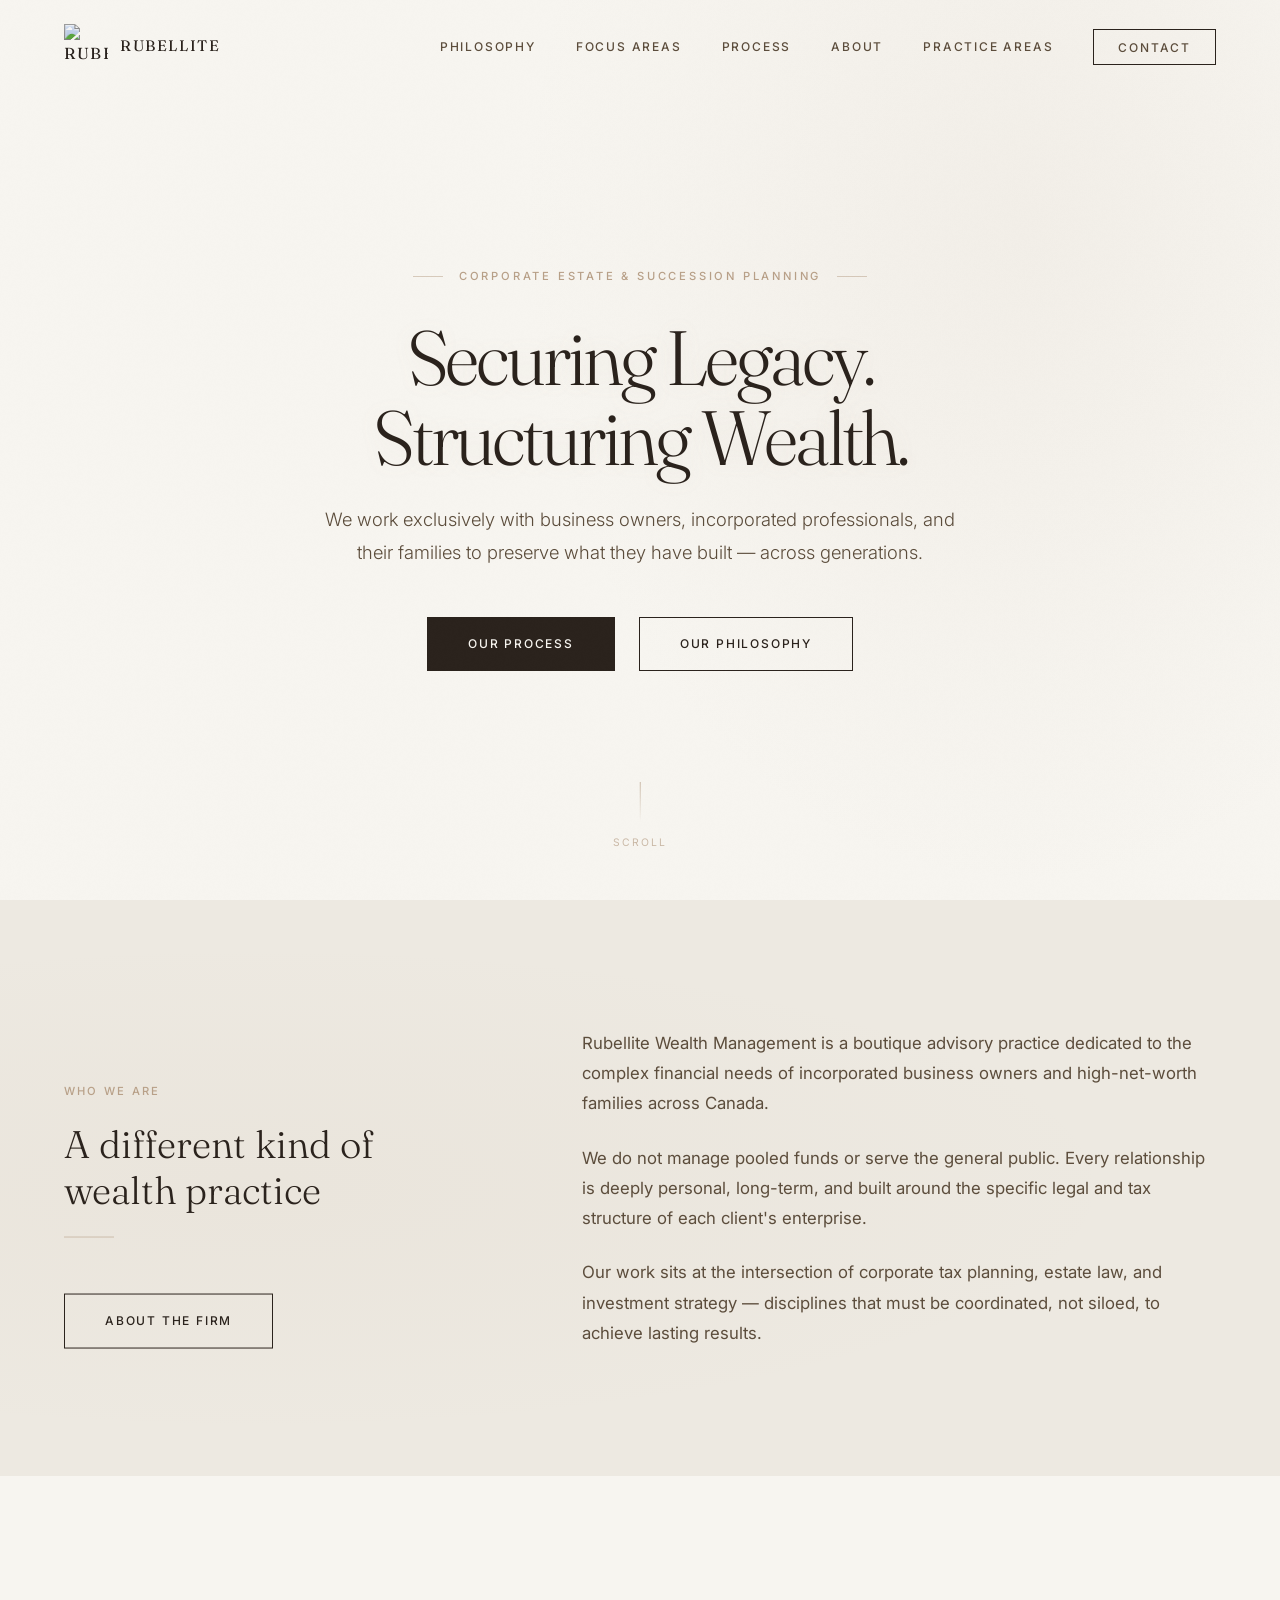
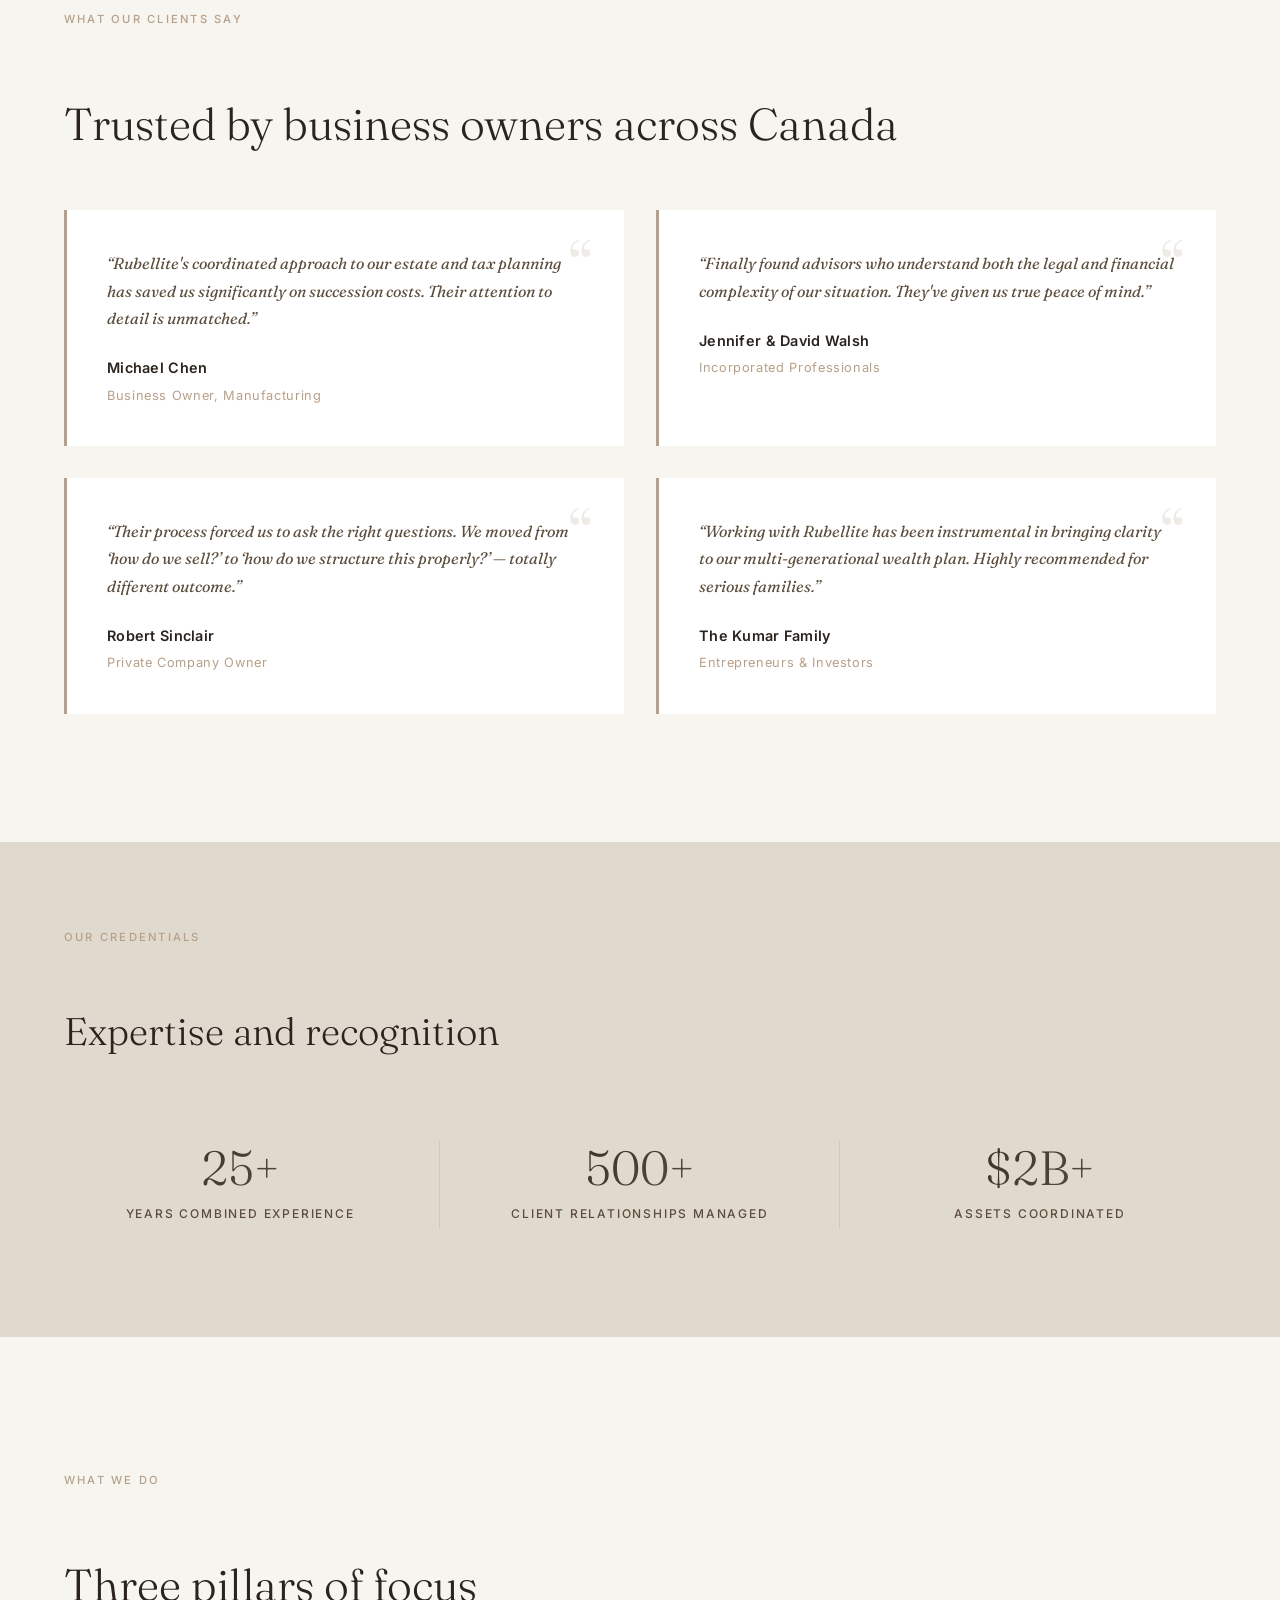
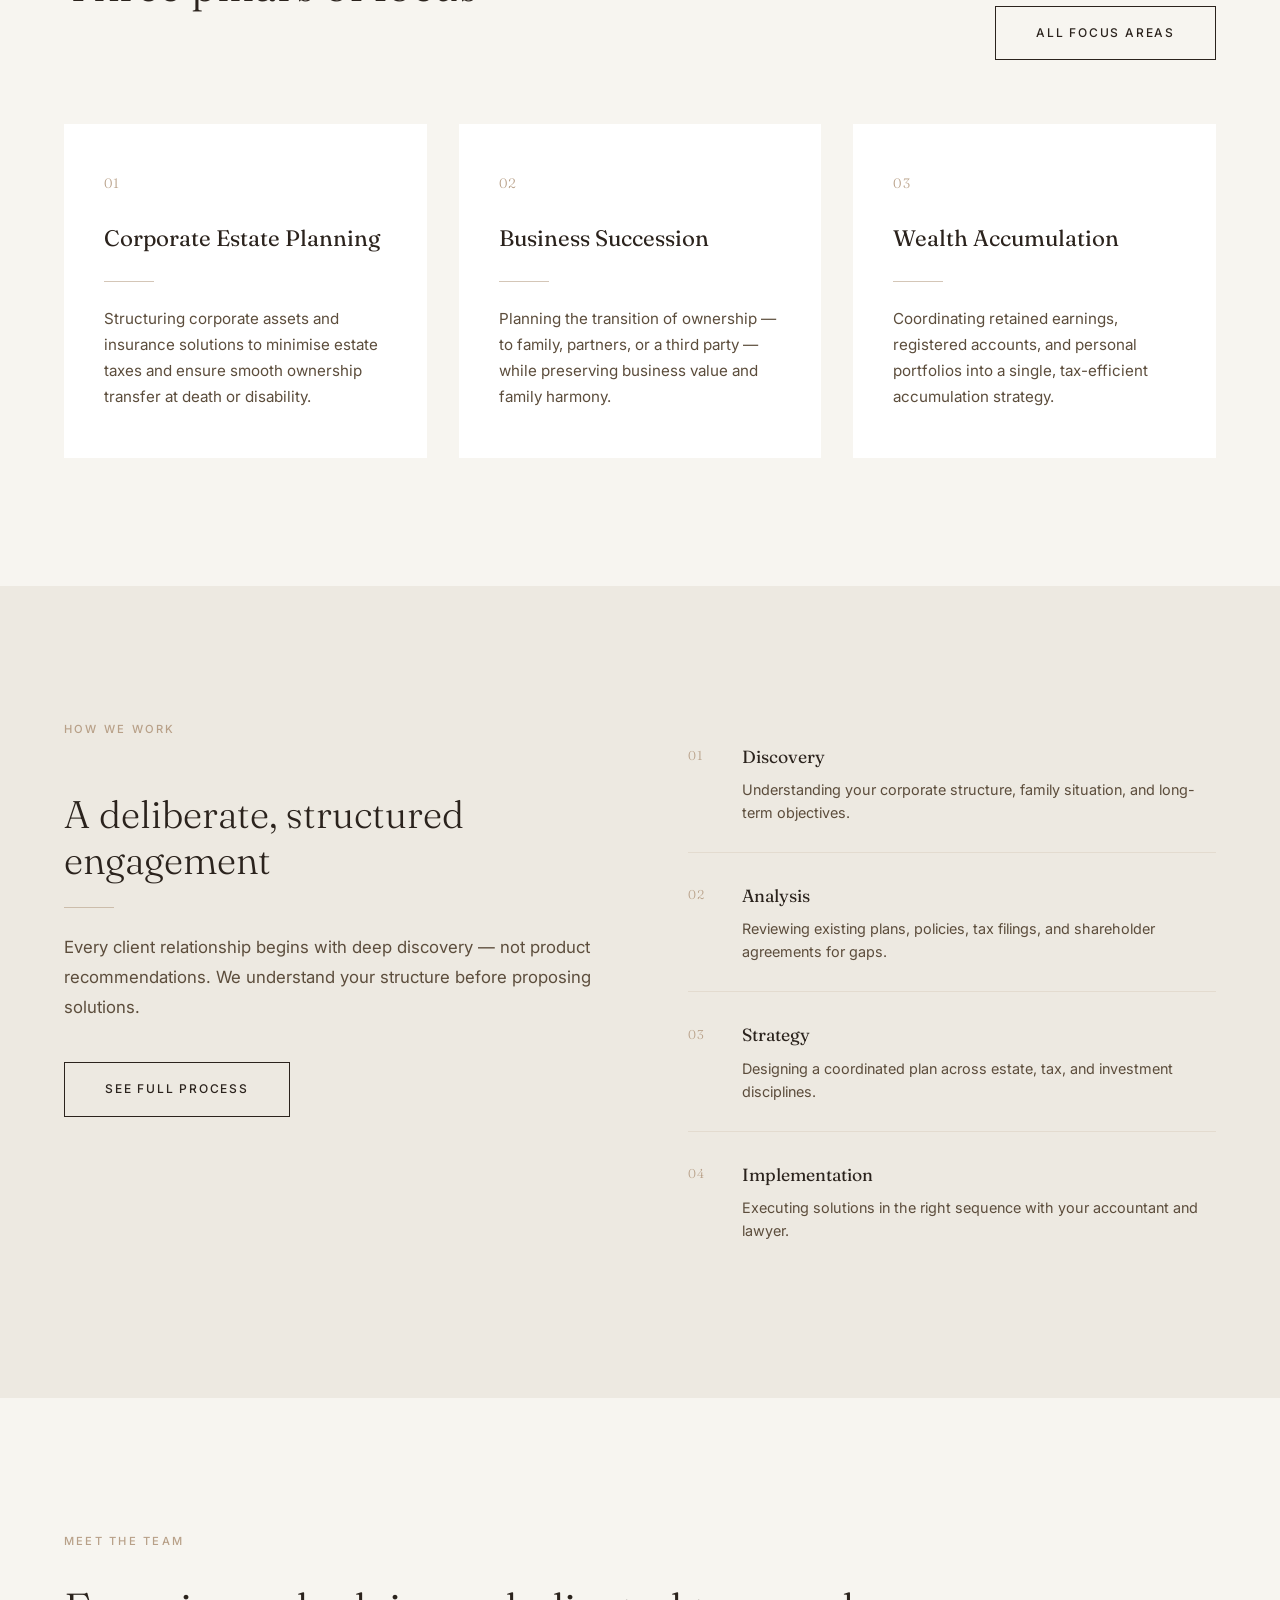
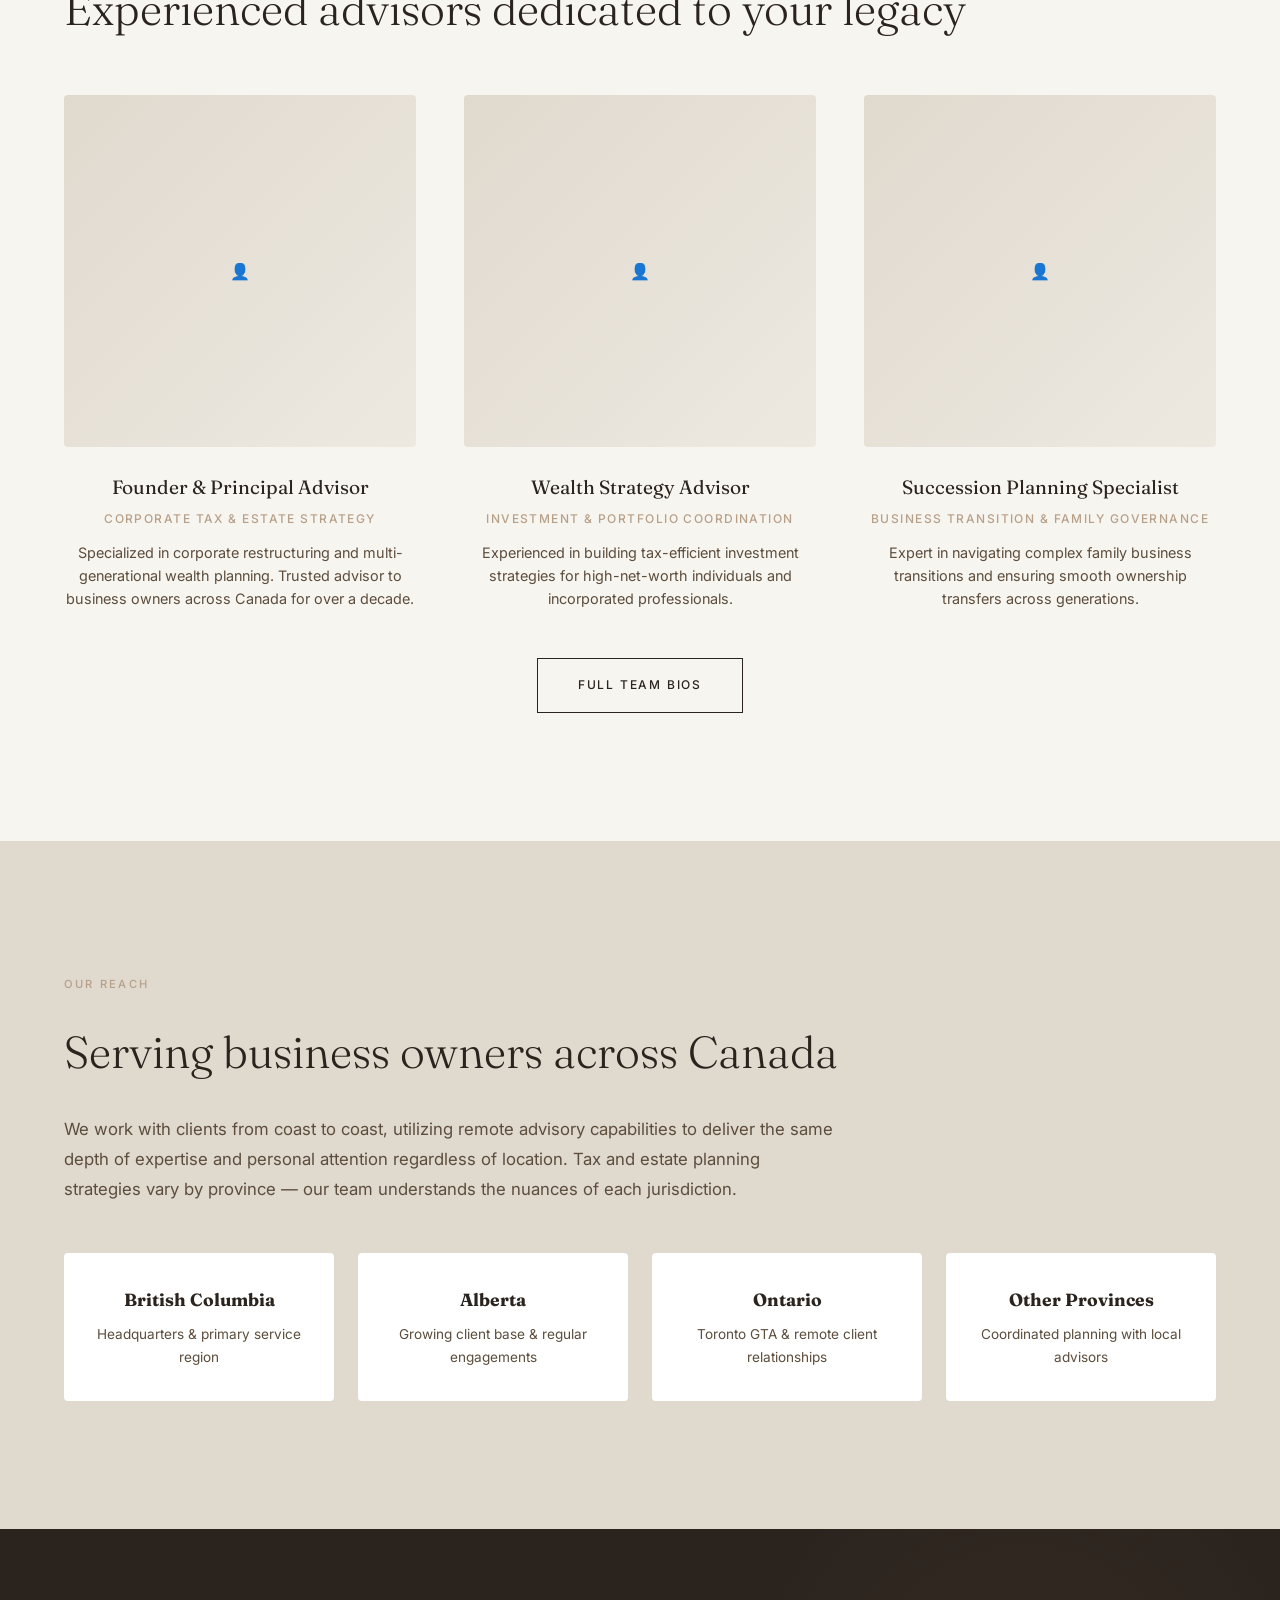
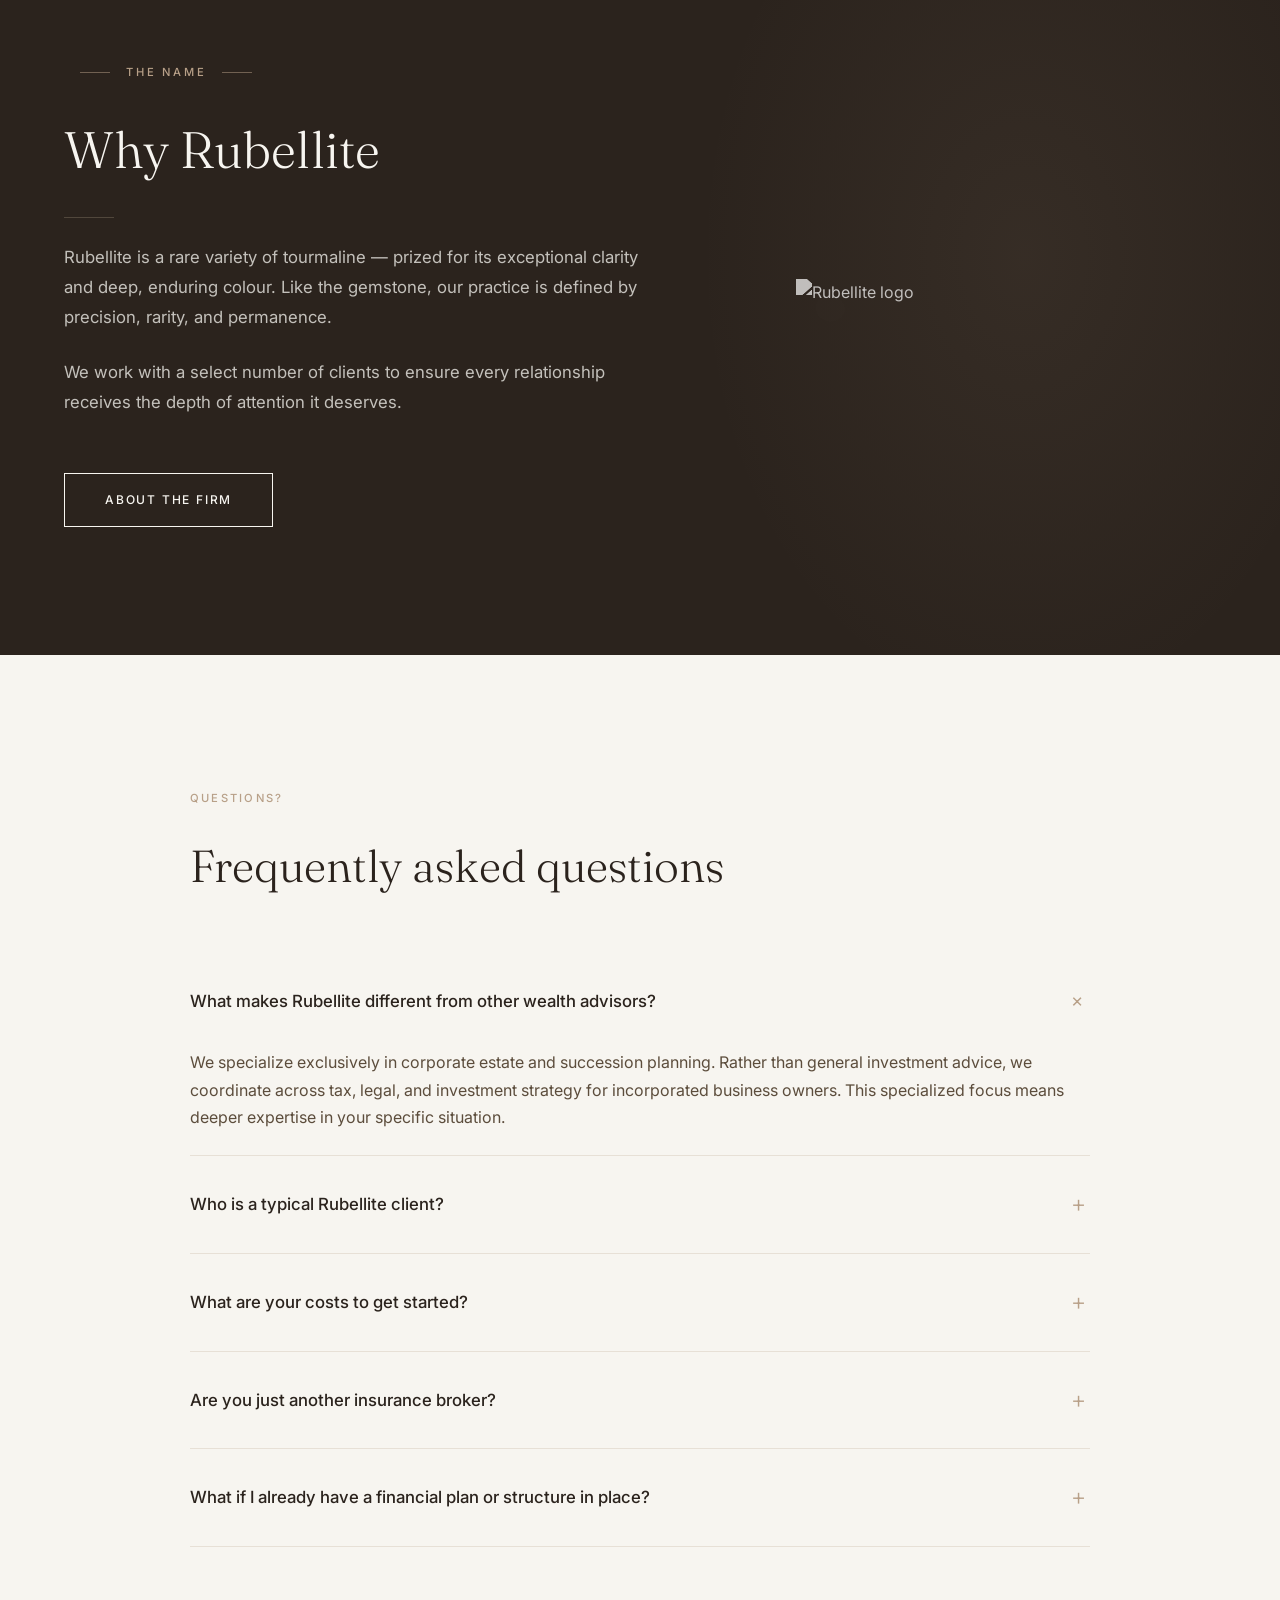
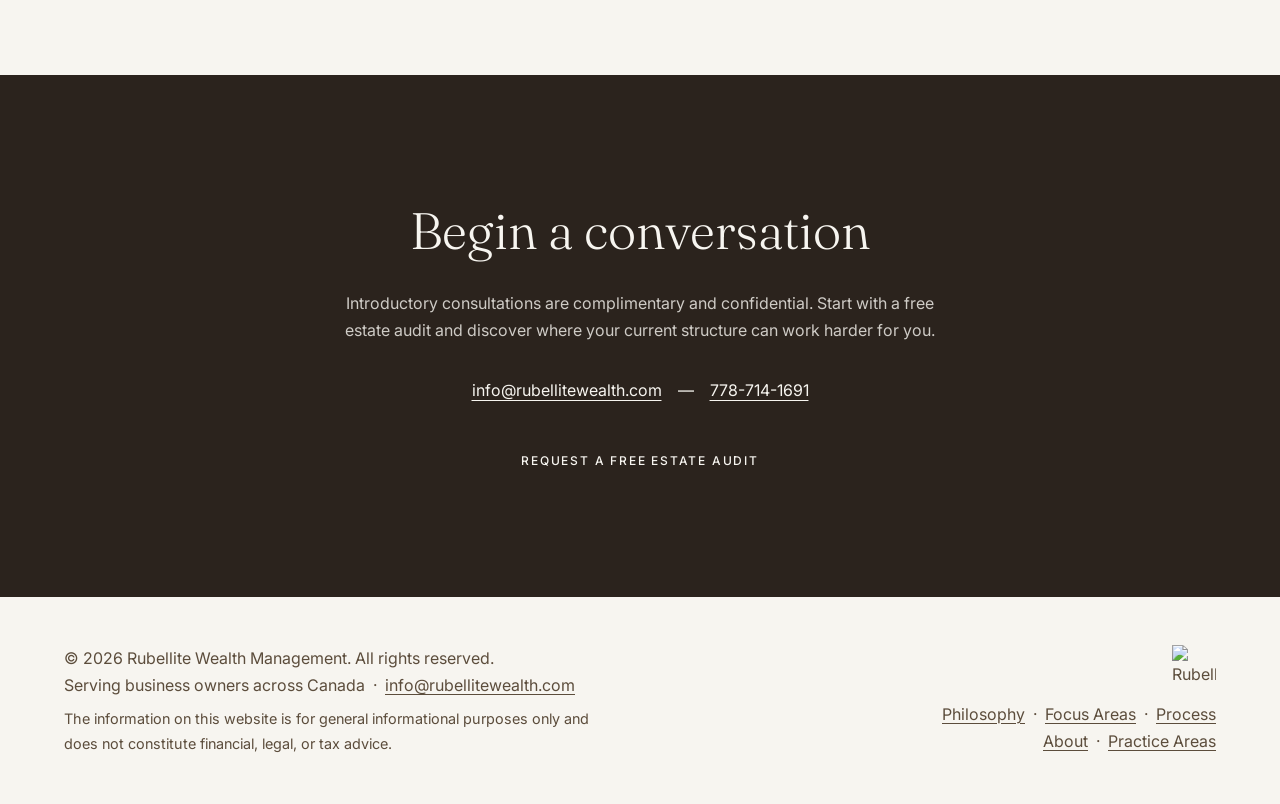
==== commit 35afe7e1: "Apply approved homepage changes to main branch" ====
--- a/public/index.html
+++ b/public/index.html
@@ -10,1452 +10,48 @@
   <link href="https://fonts.googleapis.com/css2?family=Fraunces:opsz,wght@9..144,300;400;500;600&family=Inter:wght@300;400;500;600&display=swap" rel="stylesheet">
   <link rel="stylesheet" href="/assets/styles.css">
   <style>
-    :root {
-      --cream: #F7F5F0;
-      --light-1: #EDE9E1;
-      --light-2: #E0D9CE;
-      --bright-1: #3C322A;
-      --bright-2: #B8A088;
-      --dark-1: #5C4D3C;
-      --dark-2: #6B5C4A;
-      --darkest: #2B231D;
-      --accent-glow: rgba(184, 160, 136, 0.32);
-      --font-display: 'Fraunces', Georgia, serif;
-      --font-body: 'Inter', system-ui, sans-serif;
-      --transition-smooth: cubic-bezier(0.25, 0.46, 0.45, 0.94);
-      --transition-bounce: cubic-bezier(0.34, 1.56, 0.64, 1);
-    }
-
-    * { box-sizing: border-box; }
-    html { scroll-behavior: smooth; font-size: 16px; }
-    body {
-      margin: 0;
-      font-family: var(--font-body);
-      background: var(--cream);
-      color: var(--dark-1);
-      line-height: 1.7;
-      overflow-x: hidden;
-      -webkit-font-smoothing: antialiased;
-      -moz-osx-font-smoothing: grayscale;
-    }
-    body::before {
-      content: '';
-      position: fixed;
-      inset: 0;
-      pointer-events: none;
-      z-index: 9999;
-      opacity: 0.025;
-      background-image: url("data:image/svg+xml,%3Csvg viewBox='0 0 256 256' xmlns='http://www.w3.org/2000/svg'%3E%3Cfilter id='noise'%3E%3CfeTurbulence type='fractalNoise' baseFrequency='0.9' numOctaves='4' stitchTiles='stitch'/%3E%3CfeColorMatrix type='saturate' values='0'/%3E%3CfeComponentTransfer%3E%3CfeFuncA type='table' tableValues='0 0.18'/%3E%3C/feComponentTransfer%3E%3C/filter%3E%3Crect width='256' height='256' filter='url(%23noise)'/%3E%3C/svg%3E");
-      background-repeat: repeat;
-      background-size: 256px 256px;
-    }
-    ::selection { background: var(--bright-2); color: var(--darkest); }
-    img { max-width: 100%; display: block; }
-    a { color: inherit; text-decoration: none; }
-    p { margin: 0; }
-    .site-nav {
-      position: fixed;
-      top: 0; left: 0; right: 0;
-      z-index: 1000;
-      padding: 1.5rem 4rem;
-      display: flex;
-      align-items: center;
-      justify-content: space-between;
-      transition: background 0.6s ease, backdrop-filter 0.6s ease, padding 0.4s ease;
-    }
-    .site-nav.scrolled {
-      background: rgba(247, 245, 240, 0.85);
-      backdrop-filter: blur(20px) saturate(1.2);
-      -webkit-backdrop-filter: blur(20px) saturate(1.2);
-      padding: 1rem 4rem;
-      box-shadow: 0 1px 0 rgba(60, 50, 42, 0.06);
-    }
-    .nav-brand {
-      display: flex;
-      align-items: center;
-      gap: 0.75rem;
-      font-family: var(--font-display);
-      letter-spacing: 0.1em;
-      text-transform: uppercase;
-      color: var(--darkest);
-    }
-    .nav-brand img {
-      width: 44px;
-      height: 44px;
-      object-fit: contain;
-      filter: saturate(0.9) brightness(0.96);
-    }
-    .nav-wordmark {
-      font-size: 0.95rem;
-      white-space: nowrap;
-    }
-    .nav-links {
-      display: flex;
-      list-style: none;
-      gap: 2.5rem;
-      align-items: center;
-      padding: 0;
-      margin: 0;
-    }
-    .nav-links a {
-      font-size: 0.75rem;
-      font-weight: 500;
-      letter-spacing: 0.15em;
-      text-transform: uppercase;
-      color: var(--dark-1);
-      position: relative;
-      padding: 0.25rem 0;
-      transition: color 0.3s ease;
-    }
-    .nav-links a::after {
-      content: '';
-      position: absolute;
-      bottom: 0;
-      left: 50%;
-      width: 0;
-      height: 1px;
-      background: var(--bright-2);
-      transition: width 0.4s var(--transition-smooth), left 0.4s var(--transition-smooth);
-    }
-    .nav-links a:hover { color: var(--darkest); }
-    .nav-links a:hover::after { width: 100%; left: 0; }
-    .nav-cta {
-      border: 1px solid var(--darkest);
-      padding: 0.6rem 1.5rem !important;
-      transition: all 0.4s ease !important;
-    }
-    .nav-cta::after { display: none !important; }
-    .nav-cta:hover {
-      background: var(--darkest) !important;
-      color: var(--cream) !important;
-      box-shadow: 0 4px 20px rgba(43, 35, 29, 0.2);
-    }
-    .nav-toggle {
-      display: none;
-      flex-direction: column;
-      gap: 5px;
-      background: none;
-      border: none;
-      cursor: pointer;
-      padding: 0.5rem;
-    }
-    .nav-toggle span {
-      display: block;
-      width: 24px;
-      height: 1.5px;
-      background: var(--darkest);
-      transition: all 0.4s ease;
-    }
-    .nav-toggle.active span:nth-child(1) { transform: rotate(45deg) translate(4px, 4px); }
-    .nav-toggle.active span:nth-child(2) { opacity: 0; }
-    .nav-toggle.active span:nth-child(3) { transform: rotate(-45deg) translate(5px, -5px); }
-
-    .hero {
-      min-height: 100vh;
-      display: flex;
-      align-items: center;
-      justify-content: center;
-      position: relative;
-      padding: 8rem 4rem 6rem;
-      overflow: hidden;
-      background: var(--cream);
-    }
-    .hero::before {
-      content: '';
-      position: absolute;
-      top: -50%; right: -20%;
-      width: 80%; height: 150%;
-      background: radial-gradient(ellipse at center, rgba(184, 160, 136, 0.08) 0%, transparent 70%);
-      pointer-events: none;
-      animation: heroGlow 8s ease-in-out infinite alternate;
-    }
-    @keyframes heroGlow {
-      0% { transform: scale(1) rotate(0deg); opacity: 0.6; }
-      100% { transform: scale(1.1) rotate(5deg); opacity: 1; }
-    }
-    .hero-content {
-      max-width: 900px;
-      text-align: center;
-      position: relative;
-      z-index: 2;
-    }
-    .eyebrow {
-      display: inline-block;
-      font-size: 0.7rem;
-      font-weight: 500;
-      letter-spacing: 0.25em;
-      text-transform: uppercase;
-      color: var(--bright-2);
-      margin-bottom: 2rem;
-      position: relative;
-    }
-    .eyebrow::before, .eyebrow::after {
-      content: '';
-      display: inline-block;
-      width: 30px;
-      height: 1px;
-      background: var(--bright-2);
-      vertical-align: middle;
-      margin: 0 1rem;
-      opacity: 0.5;
-    }
-    .hero h1 {
-      font-family: var(--font-display);
-      font-size: clamp(2.8rem, 6vw, 5rem);
-      font-weight: 300;
-      line-height: 1.05;
-      color: var(--darkest);
-      margin: 0 0 1.5rem;
-      letter-spacing: -0.02em;
-      min-height: 2.1em;
-    }
-    .scramble-line {
-      display: block;
-      letter-spacing: -0.04em;
-      text-shadow: 0 0 22px rgba(184, 160, 136, 0.12);
-    }
-    .hero-sub {
-      font-size: 1.15rem;
-      color: var(--dark-1);
-      max-width: 60ch;
-      margin: 0 auto 3rem;
-      font-weight: 300;
-      line-height: 1.8;
-    }
-    .hero-actions {
-      display: flex;
-      gap: 1.5rem;
-      justify-content: center;
-      flex-wrap: wrap;
-    }
-    .btn {
-      display: inline-flex;
-      align-items: center;
-      justify-content: center;
-      gap: 0.75rem;
-      font-family: var(--font-body);
-      font-size: 0.75rem;
-      font-weight: 500;
-      letter-spacing: 0.15em;
-      text-transform: uppercase;
-      text-decoration: none;
-      padding: 1rem 2.5rem;
-      border: 1px solid var(--darkest);
-      color: var(--darkest);
-      background: transparent;
-      cursor: pointer;
-      position: relative;
-      overflow: hidden;
-      transition: all 0.5s var(--transition-smooth);
-    }
-    .btn::before {
-      content: '';
-      position: absolute;
-      top: 0; left: -100%;
-      width: 100%; height: 100%;
-      background: var(--darkest);
-      transition: left 0.5s var(--transition-smooth);
-      z-index: -1;
-    }
-    .btn:hover {
-      color: var(--cream);
-      border-color: var(--darkest);
-      transform: translateY(-2px);
-      box-shadow: 0 10px 30px rgba(43, 35, 29, 0.15);
-    }
-    .btn:hover::before { left: 0; }
-    .btn-filled {
-      background: var(--darkest);
-      color: var(--cream);
-      border-color: var(--darkest);
-    }
-    .btn-filled::before { background: var(--bright-2); }
-    .btn-filled:hover { color: var(--darkest); border-color: var(--bright-2); }
-    .hero-scroll {
-      position: absolute;
-      bottom: 3rem;
-      left: 50%;
-      transform: translateX(-50%);
-      display: flex;
-      flex-direction: column;
-      align-items: center;
-      gap: 0.75rem;
-      font-size: 0.65rem;
-      letter-spacing: 0.2em;
-      text-transform: uppercase;
-      color: var(--bright-2);
-      opacity: 0.7;
-      animation: scrollBounce 2s ease-in-out infinite;
-    }
-    .scroll-line {
-      width: 1px;
-      height: 40px;
-      background: linear-gradient(to bottom, var(--bright-2), transparent);
-    }
-    @keyframes scrollBounce {
-      0%, 100% { transform: translateX(-50%) translateY(0); }
-      50% { transform: translateX(-50%) translateY(8px); }
-    }
-
-    .intro-label {
-      display: inline-block;
-      font-family: var(--font-body);
-      font-size: 0.7rem;
-      font-weight: 500;
-      letter-spacing: 0.2em;
-      text-transform: uppercase;
-      color: var(--bright-2);
-      margin-bottom: 1.25rem;
-    }
-    .divider {
-      width: 50px;
-      height: 1px;
-      background: var(--bright-2);
-      margin: 1.5rem 0;
-      opacity: 0.6;
-    }
-
-    .intro {
-      padding: 8rem 4rem;
-      background: var(--light-1);
-      position: relative;
-      overflow: hidden;
-    }
-    .intro::before {
-      content: '';
-      position: absolute;
-      top: 0; left: 0;
-      width: 100%; height: 100%;
-      background: radial-gradient(ellipse at 20% 50%, rgba(184, 160, 136, 0.06) 0%, transparent 60%);
-      pointer-events: none;
-    }
-    .intro-grid {
-      max-width: 1300px;
-      margin: 0 auto;
-      display: grid;
-      grid-template-columns: 1fr 1.5fr;
-      gap: 6rem;
-      align-items: start;
-      position: relative;
-      z-index: 1;
-    }
-    .intro-left { position: sticky; top: 120px; }
-    .intro-left h2 {
-      font-family: var(--font-display);
-      font-size: clamp(1.8rem, 3vw, 2.6rem);
-      font-weight: 300;
-      color: var(--darkest);
-      line-height: 1.2;
-      margin: 0;
-    }
-    .intro-right {
-      display: grid;
-      gap: 1.5rem;
-    }
-    .intro-right p {
-      font-size: 1.05rem;
-      color: var(--dark-1);
-      line-height: 1.8;
-    }
-
-    .testimonials-section {
-      padding: 8rem 4rem;
-      max-width: 1300px;
-      margin: 0 auto;
-    }
-    .testimonials-section h2 {
-      font-family: var(--font-display);
-      font-size: clamp(1.8rem, 3.5vw, 2.8rem);
-      font-weight: 300;
-      color: var(--darkest);
-      margin-bottom: 3rem;
-    }
-    .testimonials-grid {
-      display: grid;
-      grid-template-columns: repeat(2, 1fr);
-      gap: 2rem;
-    }
-    .testimonial-card {
-      background: white;
-      padding: 2.5rem;
-      border-left: 3px solid var(--bright-2);
-      position: relative;
-      transition: transform 0.5s var(--transition-smooth), box-shadow 0.5s var(--transition-smooth);
-    }
-    .testimonial-card::before {
-      content: '“';
-      position: absolute;
-      top: 1.5rem; right: 2rem;
-      font-family: var(--font-display);
-      font-size: 4rem;
-      color: var(--light-2);
-      line-height: 1;
-      opacity: 0.5;
-      transition: opacity 0.4s ease, color 0.4s ease;
-    }
-    .testimonial-card:hover {
-      transform: translateY(-6px);
-      box-shadow: 0 20px 50px rgba(43, 35, 29, 0.08);
-    }
-    .testimonial-card:hover::before { opacity: 0.8; color: var(--bright-2); }
-    .testimonial-text {
-      font-size: 1rem;
-      font-style: italic;
-      color: var(--dark-1);
-      margin-bottom: 1.5rem;
-      line-height: 1.7;
-      font-family: var(--font-display);
-    }
-    .testimonial-author {
-      font-weight: 600;
-      color: var(--darkest);
-      font-size: 0.9rem;
-      letter-spacing: 0.02em;
-    }
-    .testimonial-title {
-      font-size: 0.8rem;
-      color: var(--bright-2);
-      margin-top: 0.25rem;
-      letter-spacing: 0.05em;
-    }
-
-    .credentials-section {
-      padding: 5rem 4rem;
-      background: var(--light-2);
-    }
-    .credentials-inner { max-width: 1300px; margin: 0 auto; }
-    .credentials-section h2 {
-      font-family: var(--font-display);
-      font-size: clamp(1.6rem, 3vw, 2.4rem);
-      font-weight: 300;
-      color: var(--darkest);
-    }
-    .credentials-grid {
-      display: grid;
-      grid-template-columns: repeat(3, 1fr);
-      gap: 3rem;
-      margin-top: 3rem;
-    }
-    .credential-item {
-      text-align: center;
-      padding: 2rem;
-      position: relative;
-    }
-    .credential-item::after {
-      content: '';
-      position: absolute;
-      right: -1.5rem;
-      top: 20%;
-      height: 60%;
-      width: 1px;
-      background: rgba(184, 160, 136, 0.3);
-    }
-    .credential-item:last-child::after { display: none; }
-    .credential-stat {
-      font-size: 3rem;
-      font-weight: 300;
-      color: var(--darkest);
-      font-family: var(--font-display);
-      line-height: 1;
-      margin-bottom: 0.75rem;
-      background: linear-gradient(135deg, var(--darkest), var(--dark-2));
-      -webkit-background-clip: text;
-      -webkit-text-fill-color: transparent;
-      background-clip: text;
-    }
-    .credential-label {
-      font-size: 0.75rem;
-      color: var(--dark-1);
-      letter-spacing: 0.15em;
-      text-transform: uppercase;
-      font-weight: 500;
-    }
-
-    .focus-section {
-      padding: 8rem 4rem;
-      background: var(--cream);
-    }
-    .focus-section .inner { max-width: 1300px; margin: 0 auto; }
-    .focus-header {
-      display: flex;
-      justify-content: space-between;
-      align-items: flex-end;
-      margin-bottom: 4rem;
-      flex-wrap: wrap;
-      gap: 2rem;
-    }
-    .focus-header h2 {
-      font-family: var(--font-display);
-      font-size: clamp(1.8rem, 3.5vw, 2.8rem);
-      font-weight: 300;
-      color: var(--darkest);
-    }
-    .focus-grid {
-      display: grid;
-      grid-template-columns: repeat(3, 1fr);
-      gap: 2rem;
-    }
-    .focus-card {
-      background: white;
-      padding: 3rem 2.5rem;
-      position: relative;
-      overflow: hidden;
-      transition: transform 0.6s var(--transition-smooth), box-shadow 0.6s var(--transition-smooth);
-      cursor: default;
-    }
-    .focus-card::before {
-      content: '';
-      position: absolute;
-      top: 0; left: 0;
-      width: 100%; height: 3px;
-      background: linear-gradient(90deg, var(--bright-2), var(--light-2));
-      transform: scaleX(0);
-      transform-origin: left;
-      transition: transform 0.6s var(--transition-smooth);
-    }
-    .focus-card:hover {
-      transform: translateY(-8px);
-      box-shadow: 0 25px 60px rgba(43, 35, 29, 0.1);
-    }
-    .focus-card:hover::before { transform: scaleX(1); }
-    .card-num {
-      font-family: var(--font-display);
-      font-size: 0.85rem;
-      font-weight: 300;
-      color: var(--bright-2);
-      letter-spacing: 0.1em;
-      margin-bottom: 1.5rem;
-    }
-    .focus-card h3 {
-      font-family: var(--font-display);
-      font-size: 1.4rem;
-      font-weight: 400;
-      color: var(--darkest);
-      margin-bottom: 1rem;
-    }
-    .focus-card p {
-      font-size: 0.95rem;
-      color: var(--dark-1);
-      line-height: 1.7;
-    }
-
-    .process-preview {
-      padding: 8rem 4rem;
-      background: var(--light-1);
-      position: relative;
-    }
-    .process-preview-grid {
-      max-width: 1300px;
-      margin: 0 auto;
-      display: grid;
-      grid-template-columns: 1fr 1fr;
-      gap: 6rem;
-      align-items: start;
-    }
-    .process-preview h2 {
-      font-family: var(--font-display);
-      font-size: clamp(1.8rem, 3vw, 2.6rem);
-      font-weight: 300;
-      color: var(--darkest);
-      line-height: 1.2;
-      margin-bottom: 1.5rem;
-    }
-    .process-preview p {
-      color: var(--dark-1);
-      font-size: 1.05rem;
-      line-height: 1.8;
-    }
-    .step-mini {
-      display: flex;
-      gap: 1.5rem;
-      padding: 1.75rem 0;
-      border-bottom: 1px solid rgba(184, 160, 136, 0.2);
-      transition: padding-left 0.4s ease;
-    }
-    .step-mini:hover { padding-left: 1rem; }
-    .step-mini:last-child { border-bottom: none; }
-    .step-mini-num {
-      font-family: var(--font-display);
-      font-size: 0.8rem;
-      font-weight: 300;
-      color: var(--bright-2);
-      letter-spacing: 0.1em;
-      min-width: 30px;
-      padding-top: 0.2rem;
-    }
-    .step-mini h4 {
-      font-family: var(--font-display);
-      font-size: 1.1rem;
-      font-weight: 400;
-      color: var(--darkest);
-      margin-bottom: 0.4rem;
-    }
-    .step-mini p {
-      font-size: 0.9rem;
-      color: var(--dark-1);
-      line-height: 1.6;
-    }
-
-    .team-preview {
-      padding: 8rem 4rem;
-      max-width: 1300px;
-      margin: 0 auto;
-    }
-    .team-preview h2 {
-      font-family: var(--font-display);
-      font-size: clamp(1.8rem, 3.5vw, 2.8rem);
-      font-weight: 300;
-      color: var(--darkest);
-      margin-bottom: 3rem;
-    }
-    .team-grid {
-      display: grid;
-      grid-template-columns: repeat(3, 1fr);
-      gap: 3rem;
-    }
-    .team-card {
-      text-align: center;
-      position: relative;
-    }
-    .team-card-img {
-      width: 100%;
-      aspect-ratio: 1;
-      background: linear-gradient(135deg, var(--light-2), var(--light-1));
-      border-radius: 4px;
-      margin-bottom: 1.5rem;
-      display: flex;
-      align-items: center;
-      justify-content: center;
-      color: var(--bright-2);
-      overflow: hidden;
-      position: relative;
-      transition: transform 0.6s var(--transition-smooth), box-shadow 0.6s var(--transition-smooth);
-    }
-    .team-card-img::after {
-      content: '';
-      position: absolute;
-      inset: 0;
-      background: linear-gradient(135deg, transparent 40%, rgba(184, 160, 136, 0.15) 100%);
-      opacity: 0;
-      transition: opacity 0.5s ease;
-    }
-    .team-card:hover .team-card-img {
-      transform: translateY(-6px);
-      box-shadow: 0 20px 40px rgba(43, 35, 29, 0.1);
-    }
-    .team-card:hover .team-card-img::after { opacity: 1; }
-    .team-card h3 {
-      font-family: var(--font-display);
-      font-size: 1.2rem;
-      font-weight: 400;
-      color: var(--darkest);
-      margin-bottom: 0.3rem;
-    }
-    .team-card .title {
-      font-size: 0.75rem;
-      color: var(--bright-2);
-      letter-spacing: 0.12em;
-      text-transform: uppercase;
-      font-weight: 500;
-      margin-bottom: 0.75rem;
-    }
-    .team-card .bio {
-      font-size: 0.9rem;
-      color: var(--dark-1);
-      line-height: 1.6;
-    }
-
-    .canada-service {
-      padding: 8rem 4rem;
-      background: var(--light-2);
-    }
-    .canada-service-inner { max-width: 1300px; margin: 0 auto; }
-    .canada-service h2 {
-      font-family: var(--font-display);
-      font-size: clamp(1.8rem, 3.5vw, 2.8rem);
-      font-weight: 300;
-      color: var(--darkest);
-      margin-bottom: 1.5rem;
-    }
-    .service-intro {
-      font-size: 1.05rem;
-      color: var(--dark-1);
-      max-width: 70ch;
-      margin-bottom: 3rem;
-      line-height: 1.8;
-    }
-    .regions-grid {
-      display: grid;
-      grid-template-columns: repeat(4, 1fr);
-      gap: 1.5rem;
-    }
-    .region-item {
-      background: white;
-      padding: 2rem 1.5rem;
-      text-align: center;
-      border-radius: 4px;
-      transition: transform 0.5s var(--transition-smooth), box-shadow 0.5s var(--transition-smooth);
-      position: relative;
-      overflow: hidden;
-    }
-    .region-item::before {
-      content: '';
-      position: absolute;
-      bottom: 0; left: 0;
-      width: 100%; height: 2px;
-      background: var(--bright-2);
-      transform: scaleX(0);
-      transform-origin: center;
-      transition: transform 0.5s var(--transition-smooth);
-    }
-    .region-item:hover {
-      transform: translateY(-4px);
-      box-shadow: 0 15px 40px rgba(43, 35, 29, 0.08);
-    }
-    .region-item:hover::before { transform: scaleX(1); }
-    .region-item h3 {
-      font-family: var(--font-display);
-      font-size: 1.1rem;
-      color: var(--darkest);
-      margin-bottom: 0.5rem;
-    }
-    .region-item p {
-      font-size: 0.85rem;
-      color: var(--dark-1);
-    }
-
-    .gem-section {
-      padding: 8rem 4rem;
-      background: var(--darkest);
-      color: var(--cream);
-      position: relative;
-      overflow: hidden;
-    }
-    .gem-section::before {
-      content: '';
-      position: absolute;
-      top: -30%; right: -10%;
-      width: 60%; height: 150%;
-      background: radial-gradient(ellipse at center, rgba(184, 160, 136, 0.08) 0%, transparent 60%);
-      pointer-events: none;
-      animation: gemPulse 6s ease-in-out infinite alternate;
-    }
-    @keyframes gemPulse {
-      0% { transform: scale(1); opacity: 0.5; }
-      100% { transform: scale(1.15); opacity: 0.9; }
-    }
-    .gem-inner {
-      max-width: 1300px;
-      margin: 0 auto;
-      display: grid;
-      grid-template-columns: 1.2fr 1fr;
-      gap: 6rem;
-      align-items: center;
-      position: relative;
-      z-index: 1;
-    }
-    .gem-section .eyebrow {
-      color: var(--bright-2);
-      margin-bottom: 1.5rem;
-    }
-    .gem-section .eyebrow::before,
-    .gem-section .eyebrow::after { background: var(--bright-2); }
-    .gem-section h2 {
-      font-family: var(--font-display);
-      font-size: clamp(2rem, 4vw, 3.2rem);
-      font-weight: 300;
-      color: var(--cream);
-      margin-bottom: 1.5rem;
-    }
-    .gem-section p {
-      color: rgba(247, 245, 240, 0.75);
-      font-size: 1.05rem;
-      line-height: 1.8;
-      margin-bottom: 1.5rem;
-    }
-    .gem-section .btn {
-      border-color: var(--cream);
-      color: var(--cream);
-    }
-    .gem-section .btn::before { background: var(--cream); }
-    .gem-section .btn:hover { color: var(--darkest); }
-    .gem-mark {
-      display: flex;
-      align-items: center;
-      justify-content: center;
-    }
-    .gem-mark img {
-      width: min(360px, 100%);
-      opacity: 0.7;
-      filter: brightness(0) invert(1) saturate(0.8);
-      transform: drop-shadow(0 18px 40px rgba(184,160,136,0.14));
-    }
-
-    .faq-section {
-      padding: 8rem 4rem;
-      background: var(--cream);
-    }
-    .faq-inner { max-width: 900px; margin: 0 auto; }
-    .faq-section h2 {
-      font-family: var(--font-display);
-      font-size: clamp(1.8rem, 3.5vw, 2.8rem);
-      font-weight: 300;
-      color: var(--darkest);
-      margin-bottom: 3rem;
-    }
-    .faq-item {
-      margin-bottom: 0;
-      border-bottom: 1px solid rgba(184, 160, 136, 0.25);
-      overflow: hidden;
-    }
-    .faq-question {
-      font-size: 1.05rem;
-      font-weight: 500;
-      color: var(--darkest);
-      cursor: pointer;
-      display: flex;
-      justify-content: space-between;
-      align-items: center;
-      user-select: none;
-      padding: 1.75rem 0;
-      transition: color 0.3s ease;
-      position: relative;
-    }
-    .faq-question::before {
-      content: '';
-      position: absolute;
-      bottom: 0; left: 0;
-      width: 0; height: 1px;
-      background: var(--bright-2);
-      transition: width 0.5s var(--transition-smooth);
-    }
-    .faq-question:hover { color: var(--bright-2); }
-    .faq-question:hover::before { width: 100%; }
-    .faq-toggle { font-size: 1.5rem; font-weight: 300; color: var(--bright-2); transition: transform 0.5s var(--transition-bounce); min-width: 24px; text-align: center; }
-    .faq-answer {
-      max-height: 0;
-      overflow: hidden;
-      transition: max-height 0.6s var(--transition-smooth), padding 0.4s ease;
-      color: var(--dark-1);
-    }
-    .faq-item.active .faq-answer { max-height: 500px; padding: 0 0 1.5rem; }
-    .faq-item.active .faq-toggle { transform: rotate(45deg); }
-
-    .contact-section {
-      padding: 7rem 4rem;
-      text-align: center;
-      background: var(--darkest);
-      color: var(--cream);
-    }
-    .contact-section h2 {
-      font-family: var(--font-display);
-      font-size: clamp(2rem, 4vw, 3.2rem);
-      font-weight: 300;
-      color: var(--cream);
-      margin: 0;
-    }
-    .contact-section .lead {
-      max-width: 62ch;
-      margin: 1rem auto 2rem;
-      color: rgba(247,245,240,0.8);
-    }
-    .contact-links {
-      display: flex;
-      justify-content: center;
-      flex-wrap: wrap;
-      gap: 1rem;
-      color: var(--cream);
-    }
-    .contact-links a {
-      text-decoration: underline;
-      text-underline-offset: 4px;
-    }
-    .audit-trigger {
-      margin-top: 2rem;
-    }
-
-    .site-footer {
-      display: flex;
-      justify-content: space-between;
-      gap: 2rem;
-      padding: 3rem 4rem;
-      background: var(--cream);
-      color: var(--dark-1);
-    }
-    .site-footer a { text-decoration: underline; text-underline-offset: 3px; }
-    .footer-right {
-      text-align: right;
-    }
-    .footer-logo {
-      width: 44px;
-      height: 44px;
-      margin-left: auto;
-      margin-bottom: 0.75rem;
-    }
-    .footer-disclaimer {
-      font-size: 0.9rem;
-      max-width: 60ch;
-      margin-top: 0.5rem;
-    }
-
-    .audit-modal {
-      position: fixed;
-      inset: 0;
-      display: none;
-      place-items: center;
-      padding: 1.5rem;
-      background: rgba(43, 35, 29, 0.7);
-      backdrop-filter: blur(8px);
-      z-index: 2000;
-    }
-    .audit-modal.is-open { display: grid; }
-    .audit-dialog {
-      position: relative;
-      width: min(680px, 100%);
-      max-height: 90vh;
-      overflow: auto;
-      padding: 2.5rem;
-      background: var(--cream);
-      color: var(--bright-1);
-      box-shadow: 0 24px 80px rgba(0,0,0,.25);
-    }
-    .audit-dialog h2 {
-      font-family: var(--font-display);
-      font-size: 2rem;
-      font-weight: 300;
-      margin: 0 0 0.5rem;
-    }
-    .audit-dialog > p {
-      color: var(--dark-1);
-      margin-bottom: 1.5rem;
-    }
-    .audit-close {
-      position: absolute;
-      top: 1rem;
-      right: 1rem;
-      border: 0;
-      background: none;
-      color: var(--bright-1);
-      font-size: 1.75rem;
-      cursor: pointer;
-      line-height: 1;
-    }
-    .audit-form {
-      display: grid;
-      grid-template-columns: repeat(2, minmax(0, 1fr));
-      gap: 1rem;
-      text-align: left;
-    }
-    .audit-form label {
-      display: grid;
-      gap: 0.4rem;
-      color: var(--bright-1);
-      font-size: 0.82rem;
-      letter-spacing: 0.04em;
-    }
-    .audit-form label.full {
-      grid-column: 1 / -1;
-    }
-    .audit-form input,
-    .audit-form select,
-    .audit-form textarea {
-      width: 100%;
-      border: 1px solid var(--light-2);
-      background: white;
-      color: var(--bright-1);
-      padding: 0.8rem;
-      font: inherit;
-    }
-    .audit-form textarea {
-      min-height: 120px;
-      resize: vertical;
-    }
-    .audit-form button {
-      grid-column: 1 / -1;
-      justify-self: start;
-    }
-    .privacy-copy {
-      grid-column: 1 / -1;
-      font-size: 0.78rem;
-      color: var(--dark-1);
-      margin-top: 0.25rem;
-    }
-    .success-message {
-      display: none;
-      color: var(--dark-1);
-      line-height: 1.7;
-    }
-    .success-message.visible { display: block; }
-
-    @media (max-width: 900px) {
-      .site-nav { padding: 1.25rem 1.5rem; }
-      .nav-toggle { display: flex; }
-      .nav-links {
-        position: fixed;
-        top: 0; right: -100%;
-        width: 70%; max-width: 320px;
-        height: 100vh;
-        background: var(--cream);
-        flex-direction: column;
-        padding: 6rem 2rem 2rem;
-        gap: 2rem;
-        transition: right 0.6s var(--transition-smooth);
-        box-shadow: -10px 0 40px rgba(0,0,0,0.1);
-      }
-      .nav-links.open { right: 0; }
-      .nav-links a { font-size: 0.85rem; }
-      .hero { padding: 8rem 2rem 6rem; }
-      .intro, .testimonials-section, .team-preview, .faq-section, .contact-section, .canada-service, .focus-section { padding-left: 2rem; padding-right: 2rem; }
-      .intro-grid { grid-template-columns: 1fr; gap: 2.5rem; }
-      .intro-left { position: static; }
-      .testimonials-grid, .team-grid, .focus-grid, .regions-grid { grid-template-columns: 1fr; }
-      .credentials-grid { grid-template-columns: repeat(2, 1fr); }
-      .process-preview-grid, .gem-inner { grid-template-columns: 1fr; }
-      .site-footer { flex-direction: column; }
-      .footer-right { text-align: left; }
-      .footer-logo { margin-left: 0; }
-      .audit-form { grid-template-columns: 1fr; }
-    }
-    @media (max-width: 560px) {
-      .nav-wordmark { display: none; }
-      .hero-actions { flex-direction: column; }
-      .credentials-grid { grid-template-columns: 1fr; }
-    }
-    @media (prefers-reduced-motion: reduce) {
-      .scramble-line, .hero::before, .faq-toggle, .btn, .scroll-line { animation: none !important; transition: none !important; }
-    }
+    :root{--cream:#F7F5F0;--light-1:#EDE9E1;--light-2:#E0D9CE;--bright-1:#3C322A;--bright-2:#B8A088;--dark-1:#5C4D3C;--dark-2:#6B5C4A;--darkest:#2B231D;--accent-glow:rgba(184,160,136,.32);--font-display:'Fraunces',Georgia,serif;--font-body:'Inter',system-ui,sans-serif;--transition-smooth:cubic-bezier(.25,.46,.45,.94);--transition-bounce:cubic-bezier(.34,1.56,.64,1)}
+    *,*::before,*::after{box-sizing:border-box}html{scroll-behavior:smooth;font-size:16px}body{margin:0;font-family:var(--font-body);background:var(--cream);color:var(--dark-1);line-height:1.7;overflow-x:hidden;-webkit-font-smoothing:antialiased;-moz-osx-font-smoothing:grayscale}body::before{content:'';position:fixed;inset:0;pointer-events:none;z-index:9999;opacity:.025;background-image:url("data:image/svg+xml,%3Csvg viewBox='0 0 256 256' xmlns='http://www.w3.org/2000/svg'%3E%3Cfilter id='noise'%3E%3CfeTurbulence type='fractalNoise' baseFrequency='0.9' numOctaves='4' stitchTiles='stitch'/%3E%3CfeColorMatrix type='saturate' values='0'/%3E%3CfeComponentTransfer%3E%3CfeFuncA type='table' tableValues='0 0.18'/%3E%3C/feComponentTransfer%3E%3C/filter%3E%3Crect width='256' height='256' filter='url(%23noise)'/%3E%3C/svg%3E");background-repeat:repeat;background-size:256px 256px}::selection{background:var(--bright-2);color:var(--darkest)}img{max-width:100%;display:block}a{color:inherit;text-decoration:none}p{margin:0}
+    .site-nav{position:fixed;top:0;left:0;right:0;z-index:1000;padding:1.5rem 4rem;display:flex;align-items:center;justify-content:space-between;transition:background .6s ease,backdrop-filter .6s ease,padding .4s ease}.site-nav.scrolled{background:rgba(247,245,240,.85);backdrop-filter:blur(20px) saturate(1.2);-webkit-backdrop-filter:blur(20px) saturate(1.2);padding:1rem 4rem;box-shadow:0 1px 0 rgba(60,50,42,.06)}.nav-brand{display:flex;align-items:center;gap:.75rem;font-family:var(--font-display);letter-spacing:.1em;text-transform:uppercase;color:var(--darkest)}.nav-brand img{width:44px;height:44px;object-fit:contain;filter:saturate(.9) brightness(.96)}.nav-wordmark{font-size:.95rem;white-space:nowrap}.nav-links{display:flex;list-style:none;gap:2.5rem;align-items:center;padding:0;margin:0}.nav-links a{font-size:.75rem;font-weight:500;letter-spacing:.15em;text-transform:uppercase;color:var(--dark-1);position:relative;padding:.25rem 0;transition:color .3s ease}.nav-links a::after{content:'';position:absolute;bottom:0;left:50%;width:0;height:1px;background:var(--bright-2);transition:width .4s var(--transition-smooth),left .4s var(--transition-smooth)}.nav-links a:hover{color:var(--darkest)}.nav-links a:hover::after{width:100%;left:0}.nav-cta{border:1px solid var(--darkest);padding:.6rem 1.5rem!important;transition:all .4s ease!important}.nav-cta::after{display:none!important}.nav-cta:hover{background:var(--darkest)!important;color:var(--cream)!important;box-shadow:0 4px 20px rgba(43,35,29,.2)}.nav-toggle{display:none;flex-direction:column;gap:5px;background:none;border:0;cursor:pointer;padding:.5rem}.nav-toggle span{display:block;width:24px;height:1.5px;background:var(--darkest);transition:all .4s ease}.nav-toggle.active span:nth-child(1){transform:rotate(45deg) translate(4px,4px)}.nav-toggle.active span:nth-child(2){opacity:0}.nav-toggle.active span:nth-child(3){transform:rotate(-45deg) translate(5px,-5px)}
+    .hero{min-height:100vh;display:flex;align-items:center;justify-content:center;position:relative;padding:8rem 4rem 6rem;overflow:hidden;background:var(--cream)}.hero::before{content:'';position:absolute;top:-50%;right:-20%;width:80%;height:150%;background:radial-gradient(ellipse at center,rgba(184,160,136,.08) 0%,transparent 70%);pointer-events:none;animation:heroGlow 8s ease-in-out infinite alternate}@keyframes heroGlow{0%{transform:scale(1) rotate(0);opacity:.6}100%{transform:scale(1.1) rotate(5deg);opacity:1}}.hero-content{max-width:900px;text-align:center;position:relative;z-index:2}.eyebrow{display:inline-block;font-size:.7rem;font-weight:500;letter-spacing:.25em;text-transform:uppercase;color:var(--bright-2);margin-bottom:2rem;position:relative}.eyebrow::before,.eyebrow::after{content:'';display:inline-block;width:30px;height:1px;background:var(--bright-2);vertical-align:middle;margin:0 1rem;opacity:.5}.hero h1{font-family:var(--font-display);font-size:clamp(2.8rem,6vw,5rem);font-weight:300;line-height:1.05;color:var(--darkest);margin:0 0 1.5rem;letter-spacing:-.02em;min-height:2.1em}.scramble-line{display:block;letter-spacing:-.04em;text-shadow:0 0 22px rgba(184,160,136,.12)}.hero-sub{font-size:1.15rem;color:var(--dark-1);max-width:60ch;margin:0 auto 3rem;font-weight:300;line-height:1.8}.hero-actions{display:flex;gap:1.5rem;justify-content:center;flex-wrap:wrap}.btn{display:inline-flex;align-items:center;justify-content:center;gap:.75rem;font-family:var(--font-body);font-size:.75rem;font-weight:500;letter-spacing:.15em;text-transform:uppercase;text-decoration:none;padding:1rem 2.5rem;border:1px solid var(--darkest);color:var(--darkest);background:transparent;cursor:pointer;position:relative;overflow:hidden;transition:all .5s var(--transition-smooth)}.btn::before{content:'';position:absolute;top:0;left:-100%;width:100%;height:100%;background:var(--darkest);transition:left .5s var(--transition-smooth);z-index:-1}.btn:hover{color:var(--cream);border-color:var(--darkest);transform:translateY(-2px);box-shadow:0 10px 30px rgba(43,35,29,.15)}.btn:hover::before{left:0}.btn-filled{background:var(--darkest);color:var(--cream);border-color:var(--darkest)}.btn-filled::before{background:var(--bright-2)}.btn-filled:hover{color:var(--darkest);border-color:var(--bright-2)}.hero-scroll{position:absolute;bottom:3rem;left:50%;transform:translateX(-50%);display:flex;flex-direction:column;align-items:center;gap:.75rem;font-size:.65rem;letter-spacing:.2em;text-transform:uppercase;color:var(--bright-2);opacity:.7;animation:scrollBounce 2s ease-in-out infinite}.scroll-line{width:1px;height:40px;background:linear-gradient(to bottom,var(--bright-2),transparent)}@keyframes scrollBounce{0%,100%{transform:translateX(-50%) translateY(0)}50%{transform:translateX(-50%) translateY(8px)}}
+    .intro-label{display:inline-block;font-family:var(--font-body);font-size:.7rem;font-weight:500;letter-spacing:.2em;text-transform:uppercase;color:var(--bright-2);margin-bottom:1.25rem}.divider{width:50px;height:1px;background:var(--bright-2);margin:1.5rem 0;opacity:.6}.intro{padding:8rem 4rem;background:var(--light-1);position:relative;overflow:hidden}.intro::before{content:'';position:absolute;top:0;left:0;width:100%;height:100%;background:radial-gradient(ellipse at 20% 50%,rgba(184,160,136,.06) 0%,transparent 60%);pointer-events:none}.intro-grid{max-width:1300px;margin:0 auto;display:grid;grid-template-columns:1fr 1.5fr;gap:6rem;align-items:start;position:relative;z-index:1}.intro-left{position:sticky;top:120px}.intro-left h2{font-family:var(--font-display);font-size:clamp(1.8rem,3vw,2.6rem);font-weight:300;color:var(--darkest);line-height:1.2;margin:0}.intro-right{display:grid;gap:1.5rem}.intro-right p{font-size:1.05rem;color:var(--dark-1);line-height:1.8}
+    .testimonials-section{padding:8rem 4rem;max-width:1300px;margin:0 auto}.testimonials-section h2{font-family:var(--font-display);font-size:clamp(1.8rem,3.5vw,2.8rem);font-weight:300;color:var(--darkest);margin-bottom:3rem}.testimonials-grid{display:grid;grid-template-columns:repeat(2,1fr);gap:2rem}.testimonial-card{background:#fff;padding:2.5rem;border-left:3px solid var(--bright-2);position:relative;transition:transform .5s var(--transition-smooth),box-shadow .5s var(--transition-smooth)}.testimonial-card::before{content:'“';position:absolute;top:1.5rem;right:2rem;font-family:var(--font-display);font-size:4rem;color:var(--light-2);line-height:1;opacity:.5;transition:opacity .4s ease,color .4s ease}.testimonial-card:hover{transform:translateY(-6px);box-shadow:0 20px 50px rgba(43,35,29,.08)}.testimonial-card:hover::before{opacity:.8;color:var(--bright-2)}.testimonial-text{font-size:1rem;font-style:italic;color:var(--dark-1);margin-bottom:1.5rem;line-height:1.7;font-family:var(--font-display)}.testimonial-author{font-weight:600;color:var(--darkest);font-size:.9rem;letter-spacing:.02em}.testimonial-title{font-size:.8rem;color:var(--bright-2);margin-top:.25rem;letter-spacing:.05em}
+    .credentials-section{padding:5rem 4rem;background:var(--light-2)}.credentials-inner{max-width:1300px;margin:0 auto}.credentials-section h2{font-family:var(--font-display);font-size:clamp(1.6rem,3vw,2.4rem);font-weight:300;color:var(--darkest)}.credentials-grid{display:grid;grid-template-columns:repeat(3,1fr);gap:3rem;margin-top:3rem}.credential-item{text-align:center;padding:2rem;position:relative}.credential-item::after{content:'';position:absolute;right:-1.5rem;top:20%;height:60%;width:1px;background:rgba(184,160,136,.3)}.credential-item:last-child::after{display:none}.credential-stat{font-size:3rem;font-weight:300;color:var(--darkest);font-family:var(--font-display);line-height:1;margin-bottom:.75rem;background:linear-gradient(135deg,var(--darkest),var(--dark-2));-webkit-background-clip:text;-webkit-text-fill-color:transparent;background-clip:text}.credential-label{font-size:.75rem;color:var(--dark-1);letter-spacing:.15em;text-transform:uppercase;font-weight:500}
+    .focus-section{padding:8rem 4rem;background:var(--cream)}.focus-section .inner{max-width:1300px;margin:0 auto}.focus-header{display:flex;justify-content:space-between;align-items:flex-end;margin-bottom:4rem;flex-wrap:wrap;gap:2rem}.focus-header h2{font-family:var(--font-display);font-size:clamp(1.8rem,3.5vw,2.8rem);font-weight:300;color:var(--darkest)}.focus-grid{display:grid;grid-template-columns:repeat(3,1fr);gap:2rem}.focus-card{background:#fff;padding:3rem 2.5rem;position:relative;overflow:hidden;transition:transform .6s var(--transition-smooth),box-shadow .6s var(--transition-smooth);cursor:default}.focus-card::before{content:'';position:absolute;top:0;left:0;width:100%;height:3px;background:linear-gradient(90deg,var(--bright-2),var(--light-2));transform:scaleX(0);transform-origin:left;transition:transform .6s var(--transition-smooth)}.focus-card:hover{transform:translateY(-8px);box-shadow:0 25px 60px rgba(43,35,29,.1)}.focus-card:hover::before{transform:scaleX(1)}.card-num{font-family:var(--font-display);font-size:.85rem;font-weight:300;color:var(--bright-2);letter-spacing:.1em;margin-bottom:1.5rem}.focus-card h3{font-family:var(--font-display);font-size:1.4rem;font-weight:400;color:var(--darkest);margin-bottom:1rem}.focus-card p{font-size:.95rem;color:var(--dark-1);line-height:1.7}
+    .process-preview{padding:8rem 4rem;background:var(--light-1);position:relative}.process-preview-grid{max-width:1300px;margin:0 auto;display:grid;grid-template-columns:1fr 1fr;gap:6rem;align-items:start}.process-preview h2{font-family:var(--font-display);font-size:clamp(1.8rem,3vw,2.6rem);font-weight:300;color:var(--darkest);line-height:1.2;margin-bottom:1.5rem}.process-preview p{color:var(--dark-1);font-size:1.05rem;line-height:1.8}.step-mini{display:flex;gap:1.5rem;padding:1.75rem 0;border-bottom:1px solid rgba(184,160,136,.2);transition:padding-left .4s ease}.step-mini:hover{padding-left:1rem}.step-mini:last-child{border-bottom:0}.step-mini-num{font-family:var(--font-display);font-size:.8rem;font-weight:300;color:var(--bright-2);letter-spacing:.1em;min-width:30px;padding-top:.2rem}.step-mini h4{font-family:var(--font-display);font-size:1.1rem;font-weight:400;color:var(--darkest);margin:0 0 .4rem}.step-mini p{font-size:.9rem;color:var(--dark-1);line-height:1.6}
+    .team-preview{padding:8rem 4rem;max-width:1300px;margin:0 auto}.team-preview h2{font-family:var(--font-display);font-size:clamp(1.8rem,3.5vw,2.8rem);font-weight:300;color:var(--darkest);margin:0 0 3rem}.team-grid{display:grid;grid-template-columns:repeat(3,1fr);gap:3rem}.team-card{text-align:center;position:relative}.team-card-img{width:100%;aspect-ratio:1;background:linear-gradient(135deg,var(--light-2),var(--light-1));border-radius:4px;margin-bottom:1.5rem;display:flex;align-items:center;justify-content:center;color:var(--bright-2);overflow:hidden;position:relative;transition:transform .6s var(--transition-smooth),box-shadow .6s var(--transition-smooth)}.team-card-img::after{content:'';position:absolute;inset:0;background:linear-gradient(135deg,transparent 40%,rgba(184,160,136,.15) 100%);opacity:0;transition:opacity .5s ease}.team-card:hover .team-card-img{transform:translateY(-6px);box-shadow:0 20px 40px rgba(43,35,29,.1)}.team-card:hover .team-card-img::after{opacity:1}.team-card h3{font-family:var(--font-display);font-size:1.2rem;font-weight:400;color:var(--darkest);margin:0 0 .3rem}.team-card .title{font-size:.75rem;color:var(--bright-2);letter-spacing:.12em;text-transform:uppercase;font-weight:500;margin-bottom:.75rem}.team-card .bio{font-size:.9rem;color:var(--dark-1);line-height:1.6}
+    .canada-service{padding:8rem 4rem;background:var(--light-2)}.canada-service-inner{max-width:1300px;margin:0 auto}.canada-service h2{font-family:var(--font-display);font-size:clamp(1.8rem,3.5vw,2.8rem);font-weight:300;color:var(--darkest);margin:0 0 1.5rem}.service-intro{font-size:1.05rem;color:var(--dark-1);max-width:70ch;margin-bottom:3rem;line-height:1.8}.regions-grid{display:grid;grid-template-columns:repeat(4,1fr);gap:1.5rem}.region-item{background:#fff;padding:2rem 1.5rem;text-align:center;border-radius:4px;transition:transform .5s var(--transition-smooth),box-shadow .5s var(--transition-smooth);position:relative;overflow:hidden}.region-item::before{content:'';position:absolute;bottom:0;left:0;width:100%;height:2px;background:var(--bright-2);transform:scaleX(0);transform-origin:center;transition:transform .5s var(--transition-smooth)}.region-item:hover{transform:translateY(-4px);box-shadow:0 15px 40px rgba(43,35,29,.08)}.region-item:hover::before{transform:scaleX(1)}.region-item h3{font-family:var(--font-display);font-size:1.1rem;color:var(--darkest);margin:0 0 .5rem}.region-item p{font-size:.85rem;color:var(--dark-1)}
+    .gem-section{padding:8rem 4rem;background:var(--darkest);color:var(--cream);position:relative;overflow:hidden}.gem-section::before{content:'';position:absolute;top:-30%;right:-10%;width:60%;height:150%;background:radial-gradient(ellipse at center,rgba(184,160,136,.08) 0%,transparent 60%);pointer-events:none;animation:gemPulse 6s ease-in-out infinite alternate}@keyframes gemPulse{0%{transform:scale(1);opacity:.5}100%{transform:scale(1.15);opacity:.9}}.gem-inner{max-width:1300px;margin:0 auto;display:grid;grid-template-columns:1.2fr 1fr;gap:6rem;align-items:center;position:relative;z-index:1}.gem-section .eyebrow{color:var(--bright-2);margin-bottom:1.5rem}.gem-section .eyebrow::before,.gem-section .eyebrow::after{background:var(--bright-2)}.gem-section h2{font-family:var(--font-display);font-size:clamp(2rem,4vw,3.2rem);font-weight:300;color:var(--cream);margin:0 0 1.5rem}.gem-section p{color:rgba(247,245,240,.75);font-size:1.05rem;line-height:1.8;margin-bottom:1.5rem}.gem-section .btn{border-color:var(--cream);color:var(--cream)}.gem-section .btn::before{background:var(--cream)}.gem-section .btn:hover{color:var(--darkest)}.gem-mark{display:flex;align-items:center;justify-content:center}.gem-mark img{width:min(360px,100%);opacity:.7;filter:brightness(0) invert(1) saturate(.8);filter:drop-shadow(0 18px 40px rgba(184,160,136,.14)) brightness(0) invert(1) saturate(.8)}
+    .faq-section{padding:8rem 4rem;background:var(--cream)}.faq-inner{max-width:900px;margin:0 auto}.faq-section h2{font-family:var(--font-display);font-size:clamp(1.8rem,3.5vw,2.8rem);font-weight:300;color:var(--darkest);margin:0 0 3rem}.faq-item{margin-bottom:0;border-bottom:1px solid rgba(184,160,136,.25);overflow:hidden}.faq-question{font-size:1.05rem;font-weight:500;color:var(--darkest);cursor:pointer;display:flex;justify-content:space-between;align-items:center;user-select:none;padding:1.75rem 0;transition:color .3s ease;position:relative}.faq-question::before{content:'';position:absolute;bottom:0;left:0;width:0;height:1px;background:var(--bright-2);transition:width .5s var(--transition-smooth)}.faq-question:hover{color:var(--bright-2)}.faq-question:hover::before{width:100%}.faq-toggle{font-size:1.5rem;font-weight:300;color:var(--bright-2);transition:transform .5s var(--transition-bounce);min-width:24px;text-align:center}.faq-answer{max-height:0;overflow:hidden;transition:max-height .6s var(--transition-smooth),padding .4s ease;color:var(--dark-1)}.faq-item.active .faq-answer{max-height:500px;padding:0 0 1.5rem}.faq-item.active .faq-toggle{transform:rotate(45deg)}
+    .contact-section{padding:7rem 4rem;text-align:center;background:var(--darkest);color:var(--cream)}.contact-section h2{font-family:var(--font-display);font-size:clamp(2rem,4vw,3.2rem);font-weight:300;color:var(--cream);margin:0}.contact-section .lead{max-width:62ch;margin:1rem auto 2rem;color:rgba(247,245,240,.8)}.contact-links{display:flex;justify-content:center;flex-wrap:wrap;gap:1rem;color:var(--cream)}.contact-links a{text-decoration:underline;text-underline-offset:4px}.audit-trigger{margin-top:2rem}.site-footer{display:flex;justify-content:space-between;gap:2rem;padding:3rem 4rem;background:var(--cream);color:var(--dark-1)}.site-footer a{text-decoration:underline;text-underline-offset:3px}.footer-right{text-align:right}.footer-logo{width:44px;height:44px;margin-left:auto;margin-bottom:.75rem}.footer-disclaimer{font-size:.9rem;max-width:60ch;margin-top:.5rem}
+    .audit-modal{position:fixed;inset:0;display:none;place-items:center;padding:1.5rem;background:rgba(43,35,29,.7);backdrop-filter:blur(8px);z-index:2000}.audit-modal.is-open{display:grid}.audit-dialog{position:relative;width:min(680px,100%);max-height:90vh;overflow:auto;padding:2.5rem;background:var(--cream);color:var(--bright-1);box-shadow:0 24px 80px rgba(0,0,0,.25)}.audit-dialog h2{font-family:var(--font-display);font-size:2rem;font-weight:300;margin:0 0 .5rem}.audit-dialog>p{color:var(--dark-1);margin-bottom:1.5rem}.audit-close{position:absolute;top:1rem;right:1rem;border:0;background:none;color:var(--bright-1);font-size:1.75rem;cursor:pointer;line-height:1}.audit-form{display:grid;grid-template-columns:repeat(2,minmax(0,1fr));gap:1rem;text-align:left}.audit-form label{display:grid;gap:.4rem;color:var(--bright-1);font-size:.82rem;letter-spacing:.04em}.audit-form label.full{grid-column:1/-1}.audit-form input,.audit-form select,.audit-form textarea{width:100%;border:1px solid var(--light-2);background:#fff;color:var(--bright-1);padding:.8rem;font:inherit}.audit-form textarea{min-height:120px;resize:vertical}.audit-form button{grid-column:1/-1;justify-self:start}.privacy-copy{grid-column:1/-1;font-size:.78rem;color:var(--dark-1);margin-top:.25rem}.success-message{display:none;color:var(--dark-1);line-height:1.7}.success-message.visible{display:block}
+    @media(max-width:900px){.site-nav{padding:1.25rem 1.5rem}.nav-toggle{display:flex}.nav-links{position:fixed;top:0;right:-100%;width:70%;max-width:320px;height:100vh;background:var(--cream);flex-direction:column;padding:6rem 2rem 2rem;gap:2rem;transition:right .6s var(--transition-smooth);box-shadow:-10px 0 40px rgba(0,0,0,.1)}.nav-links.open{right:0}.nav-links a{font-size:.85rem}.hero{padding:8rem 2rem 6rem}.intro,.testimonials-section,.team-preview,.faq-section,.contact-section,.canada-service,.focus-section{padding-left:2rem;padding-right:2rem}.intro-grid{grid-template-columns:1fr;gap:2.5rem}.intro-left{position:static}.testimonials-grid,.team-grid,.focus-grid,.regions-grid{grid-template-columns:1fr}.credentials-grid{grid-template-columns:repeat(2,1fr)}.process-preview-grid,.gem-inner{grid-template-columns:1fr}.site-footer{flex-direction:column}.footer-right{text-align:left}.footer-logo{margin-left:0}.audit-form{grid-template-columns:1fr}}@media(max-width:560px){.nav-wordmark{display:none}.hero-actions{flex-direction:column}.credentials-grid{grid-template-columns:1fr}}@media(prefers-reduced-motion:reduce){.scramble-line,.hero::before,.faq-toggle,.btn,.scroll-line{animation:none!important;transition:none!important}}
   </style>
 </head>
 <body>
   <nav class="site-nav">
-    <a href="/index.html" class="nav-logo nav-brand" aria-label="Rubellite Wealth Management home">
-      <img src="/assets/logo.svg" alt="Rubellite logo">
-      <span class="nav-wordmark">Rubellite</span>
-    </a>
-    <button class="nav-toggle" aria-label="Toggle navigation" aria-expanded="false">
-      <span></span><span></span><span></span>
-    </button>
-    <ul class="nav-links" role="list">
-      <li><a href="/philosophy.html">Philosophy</a></li>
-      <li><a href="/focus.html">Focus Areas</a></li>
-      <li><a href="/process.html">Process</a></li>
-      <li><a href="/about.html">About</a></li>
-      <li><a href="/practice.html">Practice Areas</a></li>
-      <li><a href="#contact" class="nav-cta">Contact</a></li>
-    </ul>
+    <a href="/index.html" class="nav-logo nav-brand" aria-label="Rubellite Wealth Management home"><img src="/assets/logo.svg" alt="Rubellite logo"><span class="nav-wordmark">Rubellite</span></a>
+    <button class="nav-toggle" aria-label="Toggle navigation" aria-expanded="false"><span></span><span></span><span></span></button>
+    <ul class="nav-links" role="list"><li><a href="/philosophy.html">Philosophy</a></li><li><a href="/focus.html">Focus Areas</a></li><li><a href="/process.html">Process</a></li><li><a href="/about.html">About</a></li><li><a href="/practice.html">Practice Areas</a></li><li><a href="#contact" class="nav-cta">Contact</a></li></ul>
   </nav>
-
   <main>
-    <section class="hero" aria-label="Introduction">
-      <div class="hero-content">
-        <span class="eyebrow">Corporate Estate &amp; Succession Planning</span>
-        <h1 aria-label="Securing Legacy. Structuring Wealth.">
-          <span class="scramble-line">Securing Legacy.</span>
-          <span class="scramble-line">Structuring Wealth.</span>
-        </h1>
-        <p class="hero-sub">We work exclusively with business owners, incorporated professionals, and their families to preserve what they have built &mdash; across generations.</p>
-        <div class="hero-actions">
-          <a href="/process.html" class="btn btn-filled">Our Process</a>
-          <a href="/philosophy.html" class="btn">Our Philosophy</a>
-        </div>
-      </div>
-      <div class="hero-scroll" aria-hidden="true">
-        <span class="scroll-line"></span>
-        <span>Scroll</span>
-      </div>
-    </section>
-
-    <section class="intro" aria-labelledby="intro-heading">
-      <div class="intro-grid">
-        <div class="intro-left">
-          <span class="intro-label">Who We Are</span>
-          <h2 id="intro-heading">A different kind of wealth practice</h2>
-          <div class="divider"></div>
-          <a href="/about.html" class="btn" style="margin-top:2rem;">About the Firm</a>
-        </div>
-        <div class="intro-right">
-          <p>Rubellite Wealth Management is a boutique advisory practice dedicated to the complex financial needs of incorporated business owners and high-net-worth families across Canada.</p>
-          <p>We do not manage pooled funds or serve the general public. Every relationship is deeply personal, long-term, and built around the specific legal and tax structure of each client's enterprise.</p>
-          <p>Our work sits at the intersection of corporate tax planning, estate law, and investment strategy &mdash; disciplines that must be coordinated, not siloed, to achieve lasting results.</p>
-        </div>
-      </div>
-    </section>
-
-    <section class="testimonials-section" aria-labelledby="testimonials-heading">
-      <span class="intro-label">What Our Clients Say</span>
-      <h2 id="testimonials-heading">Trusted by business owners across Canada</h2>
-      <div class="testimonials-grid">
-        <article class="testimonial-card">
-          <p class="testimonial-text">“Rubellite's coordinated approach to our estate and tax planning has saved us significantly on succession costs. Their attention to detail is unmatched.”</p>
-          <p class="testimonial-author">Michael Chen</p>
-          <p class="testimonial-title">Business Owner, Manufacturing</p>
-        </article>
-        <article class="testimonial-card">
-          <p class="testimonial-text">“Finally found advisors who understand both the legal and financial complexity of our situation. They've given us true peace of mind.”</p>
-          <p class="testimonial-author">Jennifer &amp; David Walsh</p>
-          <p class="testimonial-title">Incorporated Professionals</p>
-        </article>
-        <article class="testimonial-card">
-          <p class="testimonial-text">“Their process forced us to ask the right questions. We moved from ‘how do we sell?’ to ‘how do we structure this properly?’ — totally different outcome.”</p>
-          <p class="testimonial-author">Robert Sinclair</p>
-          <p class="testimonial-title">Private Company Owner</p>
-        </article>
-        <article class="testimonial-card">
-          <p class="testimonial-text">“Working with Rubellite has been instrumental in bringing clarity to our multi-generational wealth plan. Highly recommended for serious families.”</p>
-          <p class="testimonial-author">The Kumar Family</p>
-          <p class="testimonial-title">Entrepreneurs &amp; Investors</p>
-        </article>
-      </div>
-    </section>
-
-    <section class="credentials-section" aria-labelledby="credentials-heading">
-      <div class="credentials-inner">
-        <span class="intro-label">Our Credentials</span>
-        <h2 id="credentials-heading">Expertise and recognition</h2>
-        <div class="credentials-grid">
-          <div class="credential-item">
-            <div class="credential-stat">25+</div>
-            <p class="credential-label">Years Combined Experience</p>
-          </div>
-          <div class="credential-item">
-            <div class="credential-stat">500+</div>
-            <p class="credential-label">Client Relationships Managed</p>
-          </div>
-          <div class="credential-item">
-            <div class="credential-stat">$2B+</div>
-            <p class="credential-label">Assets Coordinated</p>
-          </div>
-        </div>
-      </div>
-    </section>
-
-    <section class="focus-section" aria-labelledby="focus-heading">
-      <div class="inner">
-        <div class="focus-header">
-          <div>
-            <span class="intro-label">What We Do</span>
-            <h2 id="focus-heading">Three pillars of focus</h2>
-          </div>
-          <a href="/focus.html" class="btn">All Focus Areas</a>
-        </div>
-        <div class="focus-grid" role="list">
-          <article class="focus-card" role="listitem">
-            <div class="card-num">01</div>
-            <h3>Corporate Estate Planning</h3>
-            <div class="divider"></div>
-            <p>Structuring corporate assets and insurance solutions to minimise estate taxes and ensure smooth ownership transfer at death or disability.</p>
-          </article>
-          <article class="focus-card" role="listitem">
-            <div class="card-num">02</div>
-            <h3>Business Succession</h3>
-            <div class="divider"></div>
-            <p>Planning the transition of ownership &mdash; to family, partners, or a third party &mdash; while preserving business value and family harmony.</p>
-          </article>
-          <article class="focus-card" role="listitem">
-            <div class="card-num">03</div>
-            <h3>Wealth Accumulation</h3>
-            <div class="divider"></div>
-            <p>Coordinating retained earnings, registered accounts, and personal portfolios into a single, tax-efficient accumulation strategy.</p>
-          </article>
-        </div>
-      </div>
-    </section>
-
-    <section class="process-preview" aria-labelledby="process-heading">
-      <div class="process-preview-grid">
-        <div>
-          <span class="intro-label">How We Work</span>
-          <h2 id="process-heading">A deliberate, structured engagement</h2>
-          <div class="divider"></div>
-          <p style="margin-top:1.5rem;">Every client relationship begins with deep discovery &mdash; not product recommendations. We understand your structure before proposing solutions.</p>
-          <a href="/process.html" class="btn" style="margin-top:2.5rem;">See Full Process</a>
-        </div>
-        <div>
-          <div class="step-mini">
-            <div class="step-mini-num">01</div>
-            <div><h4>Discovery</h4><p>Understanding your corporate structure, family situation, and long-term objectives.</p></div>
-          </div>
-          <div class="step-mini">
-            <div class="step-mini-num">02</div>
-            <div><h4>Analysis</h4><p>Reviewing existing plans, policies, tax filings, and shareholder agreements for gaps.</p></div>
-          </div>
-          <div class="step-mini">
-            <div class="step-mini-num">03</div>
-            <div><h4>Strategy</h4><p>Designing a coordinated plan across estate, tax, and investment disciplines.</p></div>
-          </div>
-          <div class="step-mini">
-            <div class="step-mini-num">04</div>
-            <div><h4>Implementation</h4><p>Executing solutions in the right sequence with your accountant and lawyer.</p></div>
-          </div>
-        </div>
-      </div>
-    </section>
-
-    <section class="team-preview" aria-labelledby="team-heading">
-      <span class="intro-label">Meet the Team</span>
-      <h2 id="team-heading">Experienced advisors dedicated to your legacy</h2>
-      <div class="team-grid">
-        <article class="team-card">
-          <div class="team-card-img">👤</div>
-          <h3>Founder &amp; Principal Advisor</h3>
-          <p class="title">Corporate Tax &amp; Estate Strategy</p>
-          <p class="bio">Specialized in corporate restructuring and multi-generational wealth planning. Trusted advisor to business owners across Canada for over a decade.</p>
-        </article>
-        <article class="team-card">
-          <div class="team-card-img">👤</div>
-          <h3>Wealth Strategy Advisor</h3>
-          <p class="title">Investment &amp; Portfolio Coordination</p>
-          <p class="bio">Experienced in building tax-efficient investment strategies for high-net-worth individuals and incorporated professionals.</p>
-        </article>
-        <article class="team-card">
-          <div class="team-card-img">👤</div>
-          <h3>Succession Planning Specialist</h3>
-          <p class="title">Business Transition &amp; Family Governance</p>
-          <p class="bio">Expert in navigating complex family business transitions and ensuring smooth ownership transfers across generations.</p>
-        </article>
-      </div>
-      <div style="text-align:center;margin-top:3rem;"><a href="/about.html" class="btn">Full Team Bios</a></div>
-    </section>
-
-    <section class="canada-service" aria-labelledby="canada-heading">
-      <div class="canada-service-inner">
-        <span class="intro-label">Our Reach</span>
-        <h2 id="canada-heading">Serving business owners across Canada</h2>
-        <p class="service-intro">We work with clients from coast to coast, utilizing remote advisory capabilities to deliver the same depth of expertise and personal attention regardless of location. Tax and estate planning strategies vary by province &mdash; our team understands the nuances of each jurisdiction.</p>
-        <div class="regions-grid">
-          <div class="region-item"><h3>British Columbia</h3><p>Headquarters &amp; primary service region</p></div>
-          <div class="region-item"><h3>Alberta</h3><p>Growing client base &amp; regular engagements</p></div>
-          <div class="region-item"><h3>Ontario</h3><p>Toronto GTA &amp; remote client relationships</p></div>
-          <div class="region-item"><h3>Other Provinces</h3><p>Coordinated planning with local advisors</p></div>
-        </div>
-      </div>
-    </section>
-
-    <section class="gem-section" aria-label="About Rubellite">
-      <div class="gem-inner">
-        <div>
-          <span class="eyebrow">The Name</span>
-          <h2>Why Rubellite</h2>
-          <div class="divider" style="background:rgba(185,165,144,0.45);"></div>
-          <p>Rubellite is a rare variety of tourmaline &mdash; prized for its exceptional clarity and deep, enduring colour. Like the gemstone, our practice is defined by precision, rarity, and permanence.</p>
-          <p>We work with a select number of clients to ensure every relationship receives the depth of attention it deserves.</p>
-          <a href="/about.html" class="btn" style="margin-top:2rem;">About the Firm</a>
-        </div>
-        <div class="gem-mark" aria-hidden="true">
-          <img src="/assets/logo.svg" alt="Rubellite logo">
-        </div>
-      </div>
-    </section>
-
-    <section class="faq-section" aria-labelledby="faq-heading">
-      <div class="faq-inner">
-        <span class="intro-label">Questions?</span>
-        <h2 id="faq-heading">Frequently asked questions</h2>
-        <div style="margin-top:3rem;">
-          <div class="faq-item active">
-            <div class="faq-question">
-              <span>What makes Rubellite different from other wealth advisors?</span>
-              <span class="faq-toggle">+</span>
-            </div>
-            <div class="faq-answer">
-              <p>We specialize exclusively in corporate estate and succession planning. Rather than general investment advice, we coordinate across tax, legal, and investment strategy for incorporated business owners. This specialized focus means deeper expertise in your specific situation.</p>
-            </div>
-          </div>
-          <div class="faq-item">
-            <div class="faq-question">
-              <span>Who is a typical Rubellite client?</span>
-              <span class="faq-toggle">+</span>
-            </div>
-            <div class="faq-answer">
-              <p>While we frequently work with incorporated business owners, professionals (such as doctors, dentists, and lawyers), high-net-worth families, and their successors to optimize substantial assets and tax strategies, we strongly believe that no client is too small. Frankly, the sooner you start planning with us, the better positioned you will be for the future. Whether you are just starting to build your wealth or are looking to manage an existing estate, we are here to help you grow.</p>
-            </div>
-          </div>
-          <div class="faq-item">
-            <div class="faq-question">
-              <span>What are your costs to get started?</span>
-              <span class="faq-toggle">+</span>
-            </div>
-            <div class="faq-answer">
-              <p>We offer a complimentary, confidential introductory consultation to discuss your situation and determine if our approach is the right fit. This typically runs 30–45 minutes and helps both parties understand alignment before entering a formal engagement.</p>
-            </div>
-          </div>
-          <div class="faq-item">
-            <div class="faq-question">
-              <span>Are you just another insurance broker?</span>
-              <span class="faq-toggle">+</span>
-            </div>
-            <div class="faq-answer">
-              <p>Not at all. We view insurance not as a standalone product, but as a strategic lever within a complete financial plan. As wealth advisors, our core focus is helping you structure, protect, and grow your overall wealth—integrating tax planning, corporate strategies, and estate design to ensure every strategy actively protects and advances your long-term goals.</p>
-            </div>
-          </div>
-          <div class="faq-item">
-            <div class="faq-question">
-              <span>What if I already have a financial plan or structure in place?</span>
-              <span class="faq-toggle">+</span>
-            </div>
-            <div class="faq-answer">
-              <p>That is no problem at all—in fact, we would be happy to audit your current setup at no cost to you. Wealth isn’t stagnant; it is constantly growing and evolving, and your planning and corporate structure should adapt right alongside it. We can provide a second set of eyes to ensure you aren't leaving any opportunities on the table.</p>
-            </div>
-          </div>
-        </div>
-      </div>
-    </section>
-
-    <section id="contact" class="contact-section" aria-labelledby="contact-heading">
-      <h2 id="contact-heading">Begin a conversation</h2>
-      <p class="lead">Introductory consultations are complimentary and confidential. Start with a free estate audit and discover where your current structure can work harder for you.</p>
-      <div class="contact-links">
-        <a href="mailto:info@rubellitewealth.com">info@rubellitewealth.com</a>
-        <span>—</span>
-        <a href="tel:+17787141691">778-714-1691</a>
-      </div>
-      <button type="button" class="btn btn-filled audit-trigger">Request a Free Estate Audit</button>
-    </section>
+    <section class="hero" aria-label="Introduction"><div class="hero-content"><span class="eyebrow">Corporate Estate &amp; Succession Planning</span><h1 aria-label="Securing Legacy. Structuring Wealth."><span class="scramble-line">Securing Legacy.</span><span class="scramble-line">Structuring Wealth.</span></h1><p class="hero-sub">We work exclusively with business owners, incorporated professionals, and their families to preserve what they have built &mdash; across generations.</p><div class="hero-actions"><a href="/process.html" class="btn btn-filled">Our Process</a><a href="/philosophy.html" class="btn">Our Philosophy</a></div></div><div class="hero-scroll" aria-hidden="true"><span class="scroll-line"></span><span>Scroll</span></div></section>
+    <section class="intro" aria-labelledby="intro-heading"><div class="intro-grid"><div class="intro-left"><span class="intro-label">Who We Are</span><h2 id="intro-heading">A different kind of wealth practice</h2><div class="divider"></div><a href="/about.html" class="btn" style="margin-top:2rem;">About the Firm</a></div><div class="intro-right"><p>Rubellite Wealth Management is a boutique advisory practice dedicated to the complex financial needs of incorporated business owners and high-net-worth families across Canada.</p><p>We do not manage pooled funds or serve the general public. Every relationship is deeply personal, long-term, and built around the specific legal and tax structure of each client's enterprise.</p><p>Our work sits at the intersection of corporate tax planning, estate law, and investment strategy &mdash; disciplines that must be coordinated, not siloed, to achieve lasting results.</p></div></div></section>
+    <section class="testimonials-section" aria-labelledby="testimonials-heading"><span class="intro-label">What Our Clients Say</span><h2 id="testimonials-heading">Trusted by business owners across Canada</h2><div class="testimonials-grid"><article class="testimonial-card"><p class="testimonial-text">“Rubellite's coordinated approach to our estate and tax planning has saved us significantly on succession costs. Their attention to detail is unmatched.”</p><p class="testimonial-author">Michael Chen</p><p class="testimonial-title">Business Owner, Manufacturing</p></article><article class="testimonial-card"><p class="testimonial-text">“Finally found advisors who understand both the legal and financial complexity of our situation. They've given us true peace of mind.”</p><p class="testimonial-author">Jennifer &amp; David Walsh</p><p class="testimonial-title">Incorporated Professionals</p></article><article class="testimonial-card"><p class="testimonial-text">“Their process forced us to ask the right questions. We moved from ‘how do we sell?’ to ‘how do we structure this properly?’ — totally different outcome.”</p><p class="testimonial-author">Robert Sinclair</p><p class="testimonial-title">Private Company Owner</p></article><article class="testimonial-card"><p class="testimonial-text">“Working with Rubellite has been instrumental in bringing clarity to our multi-generational wealth plan. Highly recommended for serious families.”</p><p class="testimonial-author">The Kumar Family</p><p class="testimonial-title">Entrepreneurs &amp; Investors</p></article></div></section>
+    <section class="credentials-section" aria-labelledby="credentials-heading"><div class="credentials-inner"><span class="intro-label">Our Credentials</span><h2 id="credentials-heading">Expertise and recognition</h2><div class="credentials-grid"><div class="credential-item"><div class="credential-stat">25+</div><p class="credential-label">Years Combined Experience</p></div><div class="credential-item"><div class="credential-stat">500+</div><p class="credential-label">Client Relationships Managed</p></div><div class="credential-item"><div class="credential-stat">$2B+</div><p class="credential-label">Assets Coordinated</p></div></div></div></section>
+    <section class="focus-section" aria-labelledby="focus-heading"><div class="inner"><div class="focus-header"><div><span class="intro-label">What We Do</span><h2 id="focus-heading">Three pillars of focus</h2></div><a href="/focus.html" class="btn">All Focus Areas</a></div><div class="focus-grid" role="list"><article class="focus-card" role="listitem"><div class="card-num">01</div><h3>Corporate Estate Planning</h3><div class="divider"></div><p>Structuring corporate assets and insurance solutions to minimise estate taxes and ensure smooth ownership transfer at death or disability.</p></article><article class="focus-card" role="listitem"><div class="card-num">02</div><h3>Business Succession</h3><div class="divider"></div><p>Planning the transition of ownership &mdash; to family, partners, or a third party &mdash; while preserving business value and family harmony.</p></article><article class="focus-card" role="listitem"><div class="card-num">03</div><h3>Wealth Accumulation</h3><div class="divider"></div><p>Coordinating retained earnings, registered accounts, and personal portfolios into a single, tax-efficient accumulation strategy.</p></article></div></div></section>
+    <section class="process-preview" aria-labelledby="process-heading"><div class="process-preview-grid"><div><span class="intro-label">How We Work</span><h2 id="process-heading">A deliberate, structured engagement</h2><div class="divider"></div><p style="margin-top:1.5rem;">Every client relationship begins with deep discovery &mdash; not product recommendations. We understand your structure before proposing solutions.</p><a href="/process.html" class="btn" style="margin-top:2.5rem;">See Full Process</a></div><div><div class="step-mini"><div class="step-mini-num">01</div><div><h4>Discovery</h4><p>Understanding your corporate structure, family situation, and long-term objectives.</p></div></div><div class="step-mini"><div class="step-mini-num">02</div><div><h4>Analysis</h4><p>Reviewing existing plans, policies, tax filings, and shareholder agreements for gaps.</p></div></div><div class="step-mini"><div class="step-mini-num">03</div><div><h4>Strategy</h4><p>Designing a coordinated plan across estate, tax, and investment disciplines.</p></div></div><div class="step-mini"><div class="step-mini-num">04</div><div><h4>Implementation</h4><p>Executing solutions in the right sequence with your accountant and lawyer.</p></div></div></div></div></section>
+    <section class="team-preview" aria-labelledby="team-heading"><span class="intro-label">Meet the Team</span><h2 id="team-heading">Experienced advisors dedicated to your legacy</h2><div class="team-grid"><article class="team-card"><div class="team-card-img">👤</div><h3>Founder &amp; Principal Advisor</h3><p class="title">Corporate Tax &amp; Estate Strategy</p><p class="bio">Specialized in corporate restructuring and multi-generational wealth planning. Trusted advisor to business owners across Canada for over a decade.</p></article><article class="team-card"><div class="team-card-img">👤</div><h3>Wealth Strategy Advisor</h3><p class="title">Investment &amp; Portfolio Coordination</p><p class="bio">Experienced in building tax-efficient investment strategies for high-net-worth individuals and incorporated professionals.</p></article><article class="team-card"><div class="team-card-img">👤</div><h3>Succession Planning Specialist</h3><p class="title">Business Transition &amp; Family Governance</p><p class="bio">Expert in navigating complex family business transitions and ensuring smooth ownership transfers across generations.</p></article></div><div style="text-align:center;margin-top:3rem;"><a href="/about.html" class="btn">Full Team Bios</a></div></section>
+    <section class="canada-service" aria-labelledby="canada-heading"><div class="canada-service-inner"><span class="intro-label">Our Reach</span><h2 id="canada-heading">Serving business owners across Canada</h2><p class="service-intro">We work with clients from coast to coast, utilizing remote advisory capabilities to deliver the same depth of expertise and personal attention regardless of location. Tax and estate planning strategies vary by province &mdash; our team understands the nuances of each jurisdiction.</p><div class="regions-grid"><div class="region-item"><h3>British Columbia</h3><p>Headquarters &amp; primary service region</p></div><div class="region-item"><h3>Alberta</h3><p>Growing client base &amp; regular engagements</p></div><div class="region-item"><h3>Ontario</h3><p>Toronto GTA &amp; remote client relationships</p></div><div class="region-item"><h3>Other Provinces</h3><p>Coordinated planning with local advisors</p></div></div></div></section>
+    <section class="gem-section" aria-label="About Rubellite"><div class="gem-inner"><div><span class="eyebrow">The Name</span><h2>Why Rubellite</h2><div class="divider" style="background:rgba(185,165,144,.45);"></div><p>Rubellite is a rare variety of tourmaline &mdash; prized for its exceptional clarity and deep, enduring colour. Like the gemstone, our practice is defined by precision, rarity, and permanence.</p><p>We work with a select number of clients to ensure every relationship receives the depth of attention it deserves.</p><a href="/about.html" class="btn" style="margin-top:2rem;">About the Firm</a></div><div class="gem-mark" aria-hidden="true"><img src="/assets/logo.svg" alt="Rubellite logo"></div></div></section>
+    <section class="faq-section" aria-labelledby="faq-heading"><div class="faq-inner"><span class="intro-label">Questions?</span><h2 id="faq-heading">Frequently asked questions</h2><div style="margin-top:3rem;"><div class="faq-item active"><div class="faq-question"><span>What makes Rubellite different from other wealth advisors?</span><span class="faq-toggle">+</span></div><div class="faq-answer"><p>We specialize exclusively in corporate estate and succession planning. Rather than general investment advice, we coordinate across tax, legal, and investment strategy for incorporated business owners. This specialized focus means deeper expertise in your specific situation.</p></div></div><div class="faq-item"><div class="faq-question"><span>Who is a typical Rubellite client?</span><span class="faq-toggle">+</span></div><div class="faq-answer"><p>While we frequently work with incorporated business owners, professionals (such as doctors, dentists, and lawyers), high-net-worth families, and their successors to optimize substantial assets and tax strategies, we strongly believe that no client is too small. Frankly, the sooner you start planning with us, the better positioned you will be for the future. Whether you are just starting to build your wealth or are looking to manage an existing estate, we are here to help you grow.</p></div></div><div class="faq-item"><div class="faq-question"><span>What are your costs to get started?</span><span class="faq-toggle">+</span></div><div class="faq-answer"><p>We offer a complimentary, confidential introductory consultation to discuss your situation and determine if our approach is the right fit. This typically runs 30–45 minutes and helps both parties understand alignment before entering a formal engagement.</p></div></div><div class="faq-item"><div class="faq-question"><span>Are you just another insurance broker?</span><span class="faq-toggle">+</span></div><div class="faq-answer"><p>Not at all. We view insurance not as a standalone product, but as a strategic lever within a complete financial plan. As wealth advisors, our core focus is helping you structure, protect, and grow your overall wealth—integrating tax planning, corporate strategies, and estate design to ensure every strategy actively protects and advances your long-term goals.</p></div></div><div class="faq-item"><div class="faq-question"><span>What if I already have a financial plan or structure in place?</span><span class="faq-toggle">+</span></div><div class="faq-answer"><p>That is no problem at all—in fact, we would be happy to audit your current setup at no cost to you. Wealth isn’t stagnant; it is constantly growing and evolving, and your planning and corporate structure should adapt right alongside it. We can provide a second set of eyes to ensure you aren't leaving any opportunities on the table.</p></div></div></div></div></section>
+    <section id="contact" class="contact-section" aria-labelledby="contact-heading"><h2 id="contact-heading">Begin a conversation</h2><p class="lead">Introductory consultations are complimentary and confidential. Start with a free estate audit and discover where your current structure can work harder for you.</p><div class="contact-links"><a href="mailto:info@rubellitewealth.com">info@rubellitewealth.com</a><span>—</span><a href="tel:+17787141691">778-714-1691</a></div><button type="button" class="btn btn-filled audit-trigger">Request a Free Estate Audit</button></section>
   </main>
-
-  <footer class="site-footer">
-    <div>
-      <p>&copy; 2026 Rubellite Wealth Management. All rights reserved.</p>
-      <p>Serving business owners across Canada &nbsp;&middot;&nbsp; <a href="mailto:info@rubellitewealth.com">info@rubellitewealth.com</a></p>
-      <p class="footer-disclaimer">The information on this website is for general informational purposes only and does not constitute financial, legal, or tax advice.</p>
-    </div>
-    <div class="footer-right">
-      <img src="/assets/logo.svg" alt="Rubellite logo" class="footer-logo">
-      <p><a href="/philosophy.html">Philosophy</a> &nbsp;&middot;&nbsp; <a href="/focus.html">Focus Areas</a> &nbsp;&middot;&nbsp; <a href="/process.html">Process</a></p>
-      <p><a href="/about.html">About</a> &nbsp;&middot;&nbsp; <a href="/practice.html">Practice Areas</a></p>
-    </div>
-  </footer>
-
-  <div class="audit-modal" id="audit-modal" aria-hidden="true">
-    <div class="audit-dialog" role="dialog" aria-modal="true" aria-labelledby="audit-title">
-      <button type="button" class="audit-close" aria-label="Close form">×</button>
-      <div class="audit-form-wrap">
-        <h2 id="audit-title">Request a Free Estate Audit</h2>
-        <p>Tell us a little about your goals and we’ll arrange a complimentary, confidential conversation.</p>
-        <form class="audit-form" data-contact>
-          <label>Full Name (Required)
-            <input name="name" required autocomplete="name">
-          </label>
-          <label>Email Address (Required)
-            <input type="email" name="email" required autocomplete="email">
-          </label>
-          <label>Phone Number (Optional)
-            <input type="tel" name="phone" autocomplete="tel">
-          </label>
-          <label>Primary Area of Focus
-            <select name="focus">
-              <option>Corporate &amp; Tax Strategy</option>
-              <option>Personal Wealth Building</option>
-              <option>Existing Structure Audit / Second Opinion</option>
-              <option>General Inquiry</option>
-            </select>
-          </label>
-          <label class="full">How can we help?
-            <textarea name="message" placeholder="Tell us a bit about where you are today or what you're looking to achieve..."></textarea>
-          </label>
-          <button type="submit" class="btn btn-filled">Request My Complimentary Consultation</button>
-          <p class="privacy-copy">Your information is 100% confidential and will never be shared.</p>
-        </form>
-      </div>
-      <div class="success-message">
-        <h2>Thank you for connecting with us.</h2>
-        <p>We have received your details and will be in touch within one business day to discuss next steps for your complimentary consultation.</p>
-      </div>
-    </div>
-  </div>
-
+  <footer class="site-footer"><div><p>&copy; 2026 Rubellite Wealth Management. All rights reserved.</p><p>Serving business owners across Canada &nbsp;&middot;&nbsp; <a href="mailto:info@rubellitewealth.com">info@rubellitewealth.com</a></p><p class="footer-disclaimer">The information on this website is for general informational purposes only and does not constitute financial, legal, or tax advice.</p></div><div class="footer-right"><img src="/assets/logo.svg" alt="Rubellite logo" class="footer-logo"><p><a href="/philosophy.html">Philosophy</a> &nbsp;&middot;&nbsp; <a href="/focus.html">Focus Areas</a> &nbsp;&middot;&nbsp; <a href="/process.html">Process</a></p><p><a href="/about.html">About</a> &nbsp;&middot;&nbsp; <a href="/practice.html">Practice Areas</a></p></div></footer>
+  <div class="audit-modal" id="audit-modal" aria-hidden="true"><div class="audit-dialog" role="dialog" aria-modal="true" aria-labelledby="audit-title"><button type="button" class="audit-close" aria-label="Close form">×</button><div class="audit-form-wrap"><h2 id="audit-title">Request a Free Estate Audit</h2><p>Tell us a little about your goals and we’ll arrange a complimentary, confidential conversation.</p><form class="audit-form" data-contact><label>Full Name (Required)<input name="name" required autocomplete="name"></label><label>Email Address (Required)<input type="email" name="email" required autocomplete="email"></label><label>Phone Number (Optional)<input type="tel" name="phone" autocomplete="tel"></label><label>Primary Area of Focus<select name="focus"><option>Corporate &amp; Tax Strategy</option><option>Personal Wealth Building</option><option>Existing Structure Audit / Second Opinion</option><option>General Inquiry</option></select></label><label class="full">How can we help?<textarea name="message" placeholder="Tell us a bit about where you are today or what you're looking to achieve..."></textarea></label><button type="submit" class="btn btn-filled">Request My Complimentary Consultation</button><p class="privacy-copy">Your information is 100% confidential and will never be shared.</p></form></div><div class="success-message"><h2>Thank you for connecting with us.</h2><p>We have received your details and will be in touch within one business day to discuss next steps for your complimentary consultation.</p></div></div></div>
   <script src="/assets/page-transitions.js"></script>
   <script>
-    (function () {
-      const chars = 'ABCDEFGHIJKLMNOPQRSTUVWXYZabcdefghijklmnopqrstuvwxyz0123456789%$#@*';
-      const lines = [...document.querySelectorAll('.scramble-line')];
-      const reduceMotion = window.matchMedia('(prefers-reduced-motion: reduce)').matches;
-
-      function scrambleText(el, finalText, delay) {
-        if (reduceMotion) {
-          el.textContent = finalText;
-          return;
-        }
-        let frame = 0;
-        const totalFrames = 22;
-        setTimeout(() => {
-          const interval = setInterval(() => {
-            frame += 1;
-            const charsToKeep = Math.floor((frame / totalFrames) * finalText.length);
-            el.textContent = finalText.split('').map((char, index) => {
-              if (char === ' ' || index < charsToKeep) return char;
-              return chars[Math.floor(Math.random() * chars.length)];
-            }).join('');
-            if (frame >= totalFrames) {
-              clearInterval(interval);
-              el.textContent = finalText;
-            }
-          }, 42);
-        }, delay);
-      }
-
-      lines.forEach((line, index) => {
-        const original = line.textContent.trim();
-        line.textContent = original;
-        scrambleText(line, original, 250 + index * 180);
-      });
-
-      const modal = document.getElementById('audit-modal');
-      const closeModal = () => {
-        modal.classList.remove('is-open');
-        modal.setAttribute('aria-hidden', 'true');
-        document.body.style.overflow = '';
-      };
-      const openModal = () => {
-        modal.classList.add('is-open');
-        modal.setAttribute('aria-hidden', 'false');
-        document.body.style.overflow = 'hidden';
-        modal.querySelector('input').focus();
-      };
-
-      document.querySelectorAll('.audit-trigger').forEach((button) => {
-        button.addEventListener('click', openModal);
-      });
-      modal.querySelector('.audit-close').addEventListener('click', closeModal);
-      modal.addEventListener('click', (event) => {
-        if (event.target === modal) closeModal();
-      });
-      document.addEventListener('keydown', (event) => {
-        if (event.key === 'Escape' && modal.classList.contains('is-open')) closeModal();
-      });
-
-      const form = modal.querySelector('form');
-      const formWrap = modal.querySelector('.audit-form-wrap');
-      const success = modal.querySelector('.success-message');
-      form.addEventListener('submit', (event) => {
-        event.preventDefault();
-        formWrap.style.display = 'none';
-        success.classList.add('visible');
-      });
-
-      const navToggle = document.querySelector('.nav-toggle');
-      const navLinks = document.querySelector('.nav-links');
-      if (navToggle && navLinks) {
-        navToggle.addEventListener('click', function () {
-          const expanded = this.getAttribute('aria-expanded') === 'true';
-          this.setAttribute('aria-expanded', String(!expanded));
-          navToggle.classList.toggle('active', !expanded);
-          navLinks.classList.toggle('open', !expanded);
-        });
-      }
-
-      document.querySelectorAll('.faq-question').forEach((question) => {
-        question.addEventListener('click', () => {
-          const item = question.closest('.faq-item');
-          item.classList.toggle('active');
-        });
-      });
-
-      const nav = document.querySelector('.site-nav');
-      const updateNav = () => nav.classList.toggle('scrolled', window.scrollY > 12);
-      updateNav();
-      window.addEventListener('scroll', updateNav, { passive: true });
-    }());
+    (function(){const chars='ABCDEFGHIJKLMNOPQRSTUVWXYZabcdefghijklmnopqrstuvwxyz0123456789%$#@*';const lines=[...document.querySelectorAll('.scramble-line')];const reduceMotion=window.matchMedia('(prefers-reduced-motion: reduce)').matches;function scrambleText(el,finalText,delay){if(reduceMotion){el.textContent=finalText;return}let frame=0;const totalFrames=22;setTimeout(()=>{const interval=setInterval(()=>{frame+=1;const charsToKeep=Math.floor(frame/totalFrames*finalText.length);el.textContent=finalText.split('').map((char,index)=>char===' '||index<charsToKeep?char:chars[Math.floor(Math.random()*chars.length)]).join('');if(frame>=totalFrames){clearInterval(interval);el.textContent=finalText}},42)},delay)}lines.forEach((line,index)=>{const original=line.textContent.trim();line.textContent=original;scrambleText(line,original,250+index*180)});const modal=document.getElementById('audit-modal');const closeModal=()=>{modal.classList.remove('is-open');modal.setAttribute('aria-hidden','true');document.body.style.overflow=''};const openModal=()=>{modal.classList.add('is-open');modal.setAttribute('aria-hidden','false');document.body.style.overflow='hidden';modal.querySelector('input').focus()};document.querySelectorAll('.audit-trigger').forEach(button=>button.addEventListener('click',openModal));modal.querySelector('.audit-close').addEventListener('click',closeModal);modal.addEventListener('click',event=>{if(event.target===modal)closeModal()});document.addEventListener('keydown',event=>{if(event.key==='Escape'&&modal.classList.contains('is-open'))closeModal()});const form=modal.querySelector('form');const formWrap=modal.querySelector('.audit-form-wrap');const success=modal.querySelector('.success-message');form.addEventListener('submit',event=>{event.preventDefault();formWrap.style.display='none';success.classList.add('visible')});const navToggle=document.querySelector('.nav-toggle');const navLinks=document.querySelector('.nav-links');if(navToggle&&navLinks)navToggle.addEventListener('click',function(){const expanded=this.getAttribute('aria-expanded')==='true';this.setAttribute('aria-expanded',String(!expanded));navToggle.classList.toggle('active',!expanded);navLinks.classList.toggle('open',!expanded)});document.querySelectorAll('.faq-question').forEach(question=>question.addEventListener('click',()=>question.closest('.faq-item').classList.toggle('active')));const nav=document.querySelector('.site-nav');const updateNav=()=>nav.classList.toggle('scrolled',window.scrollY>12);updateNav();window.addEventListener('scroll',updateNav,{passive:true})}());
   </script>
 </body>
 </html>
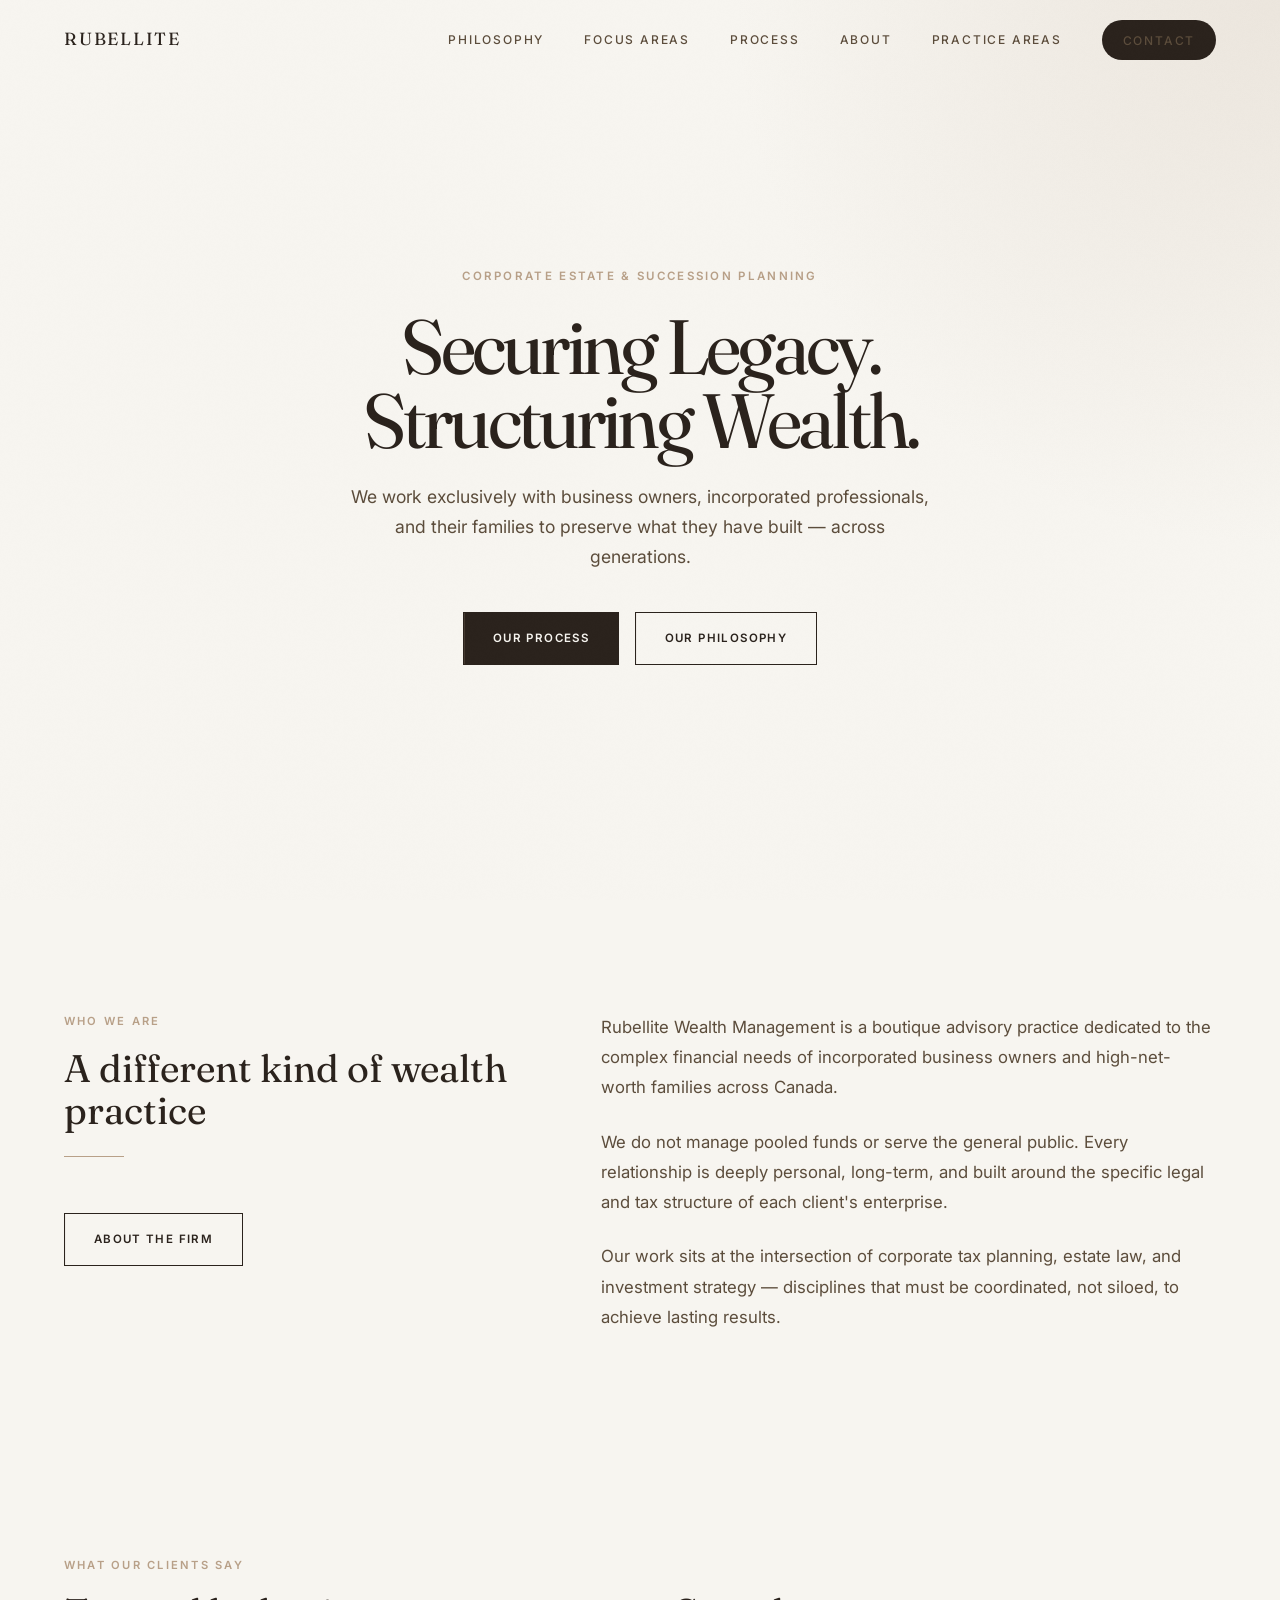
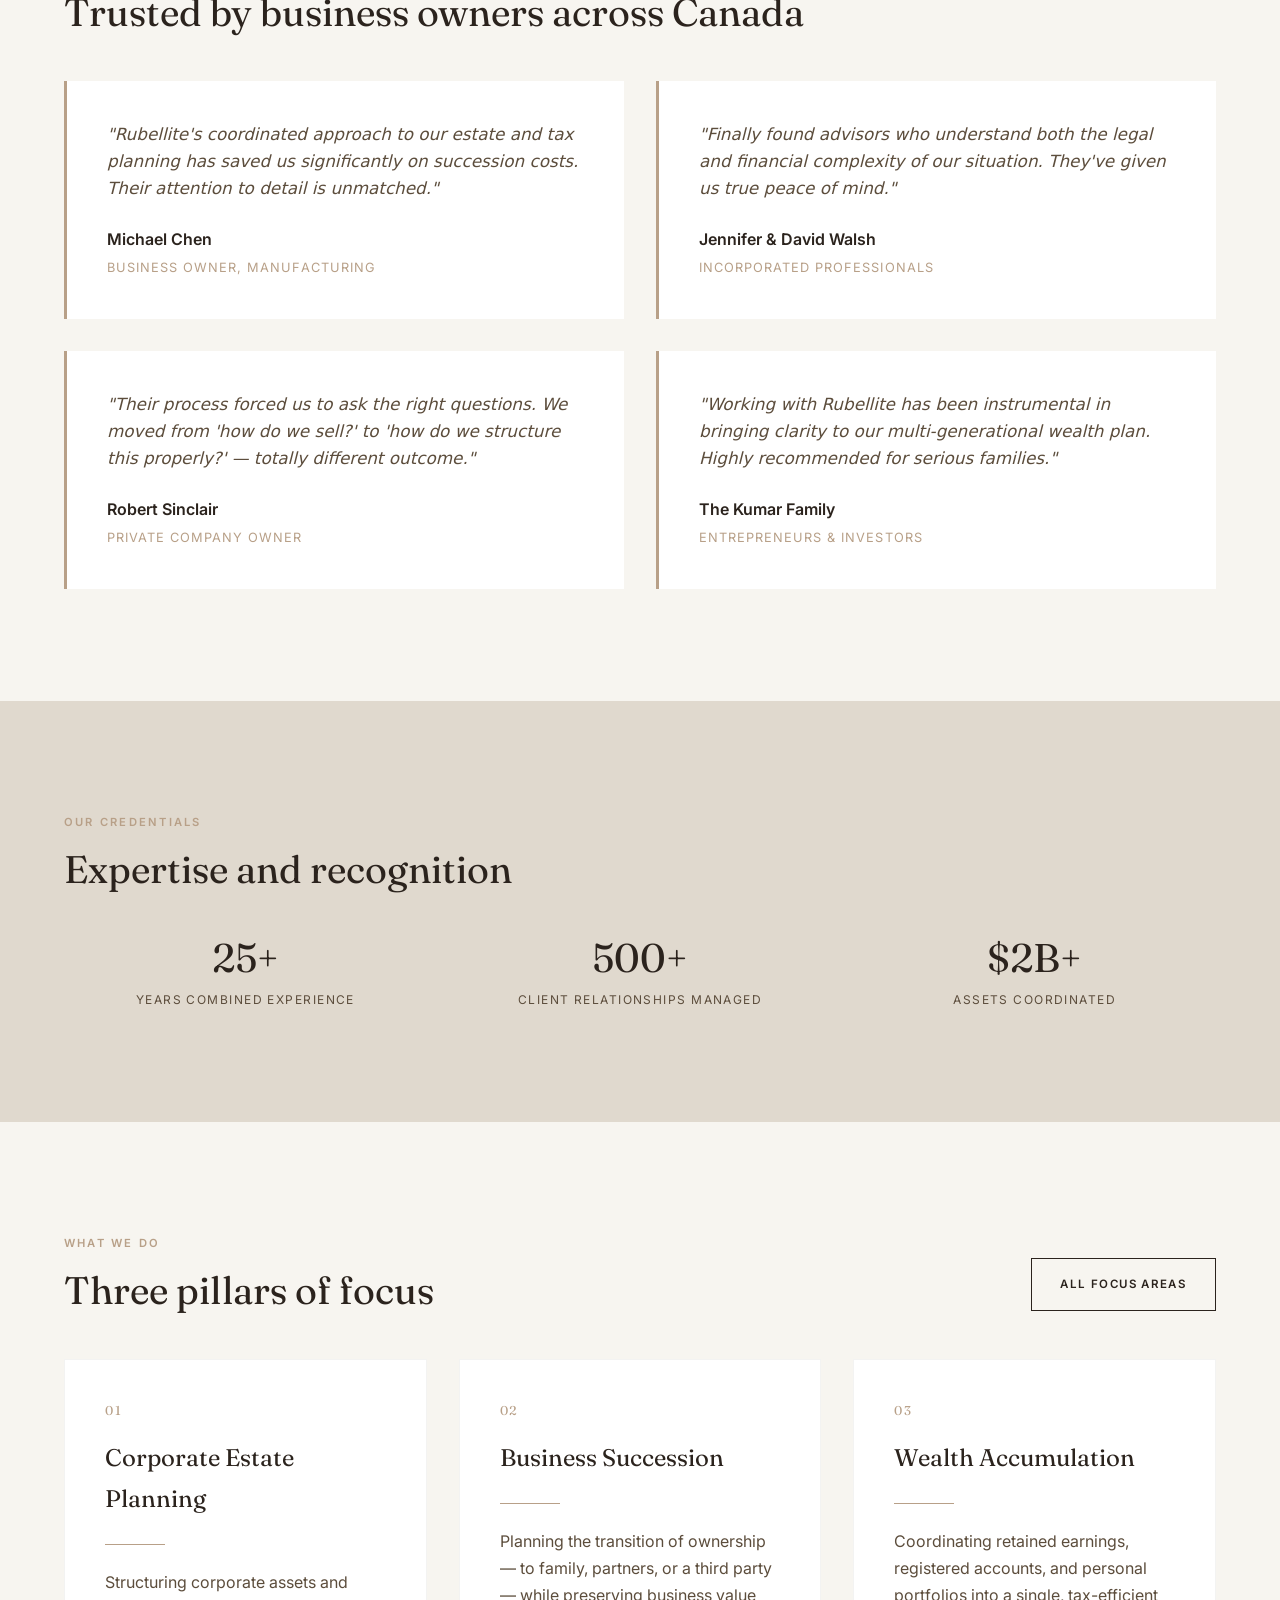
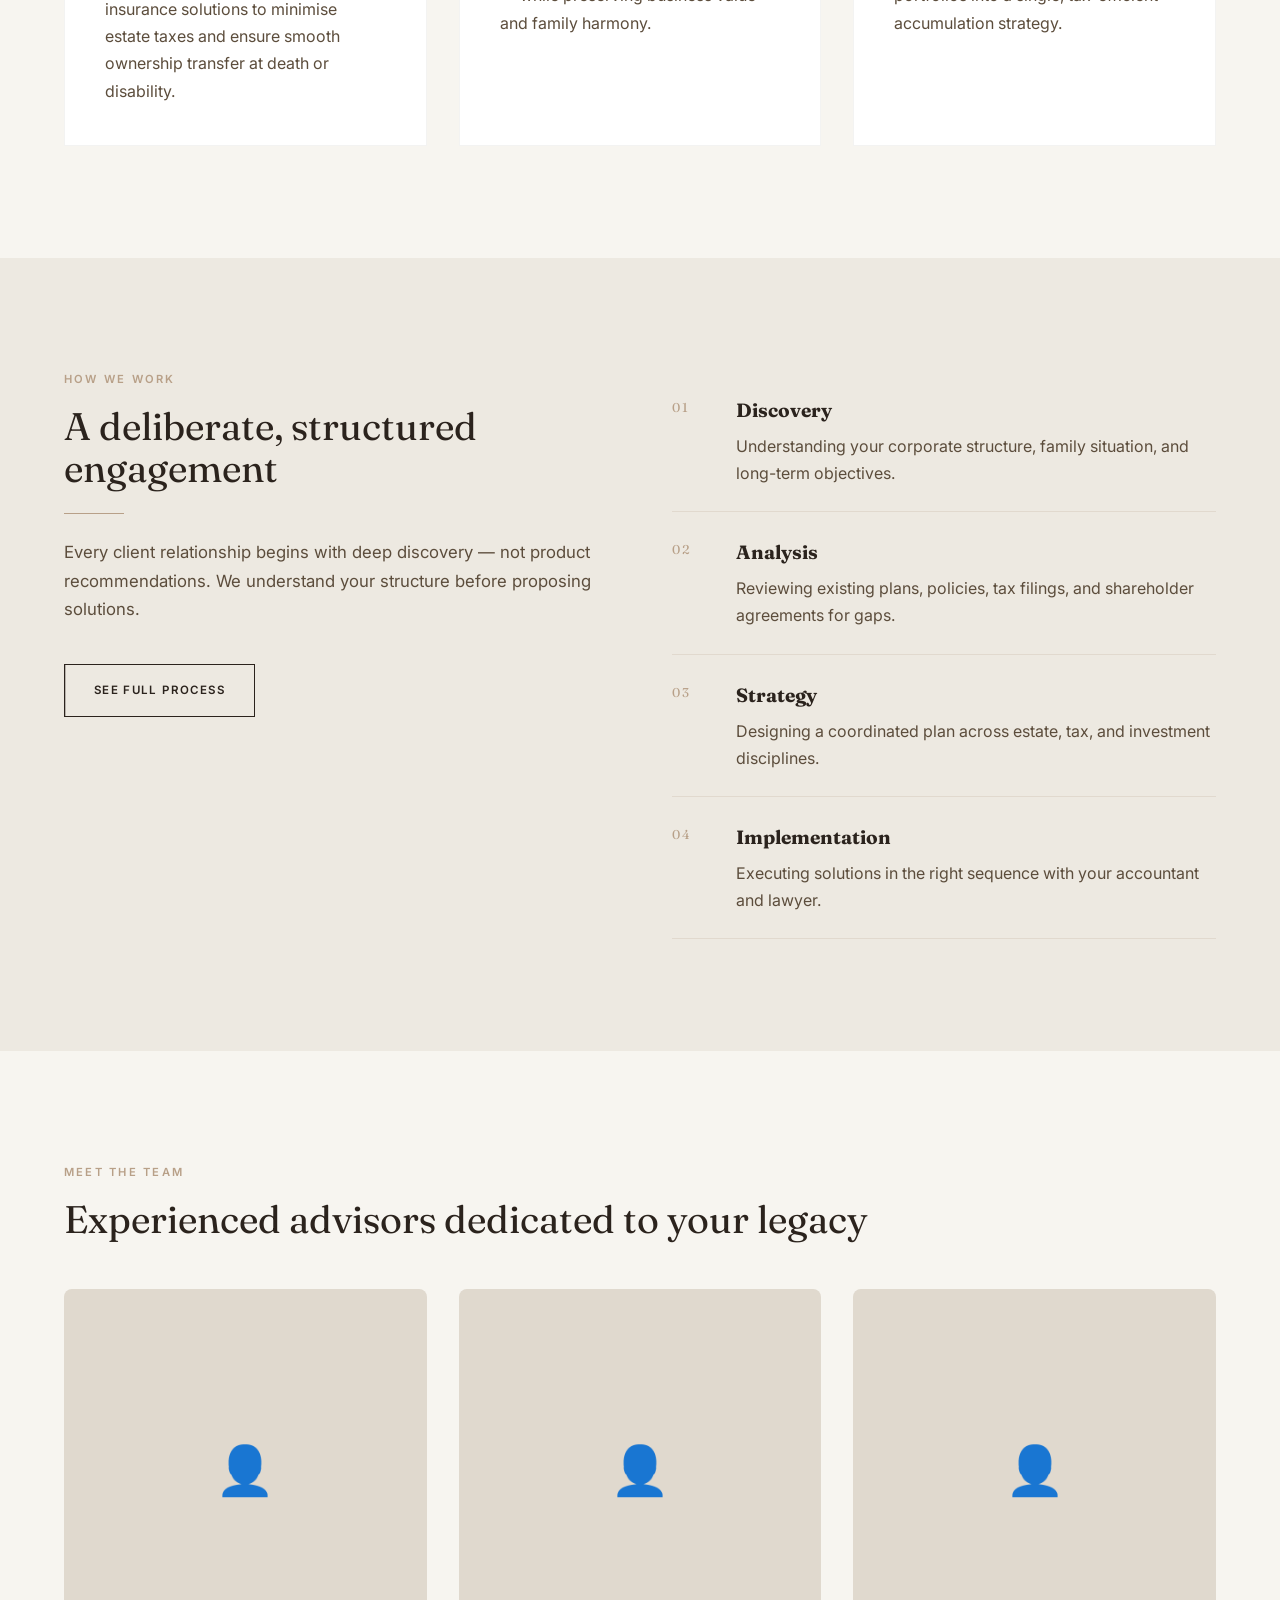
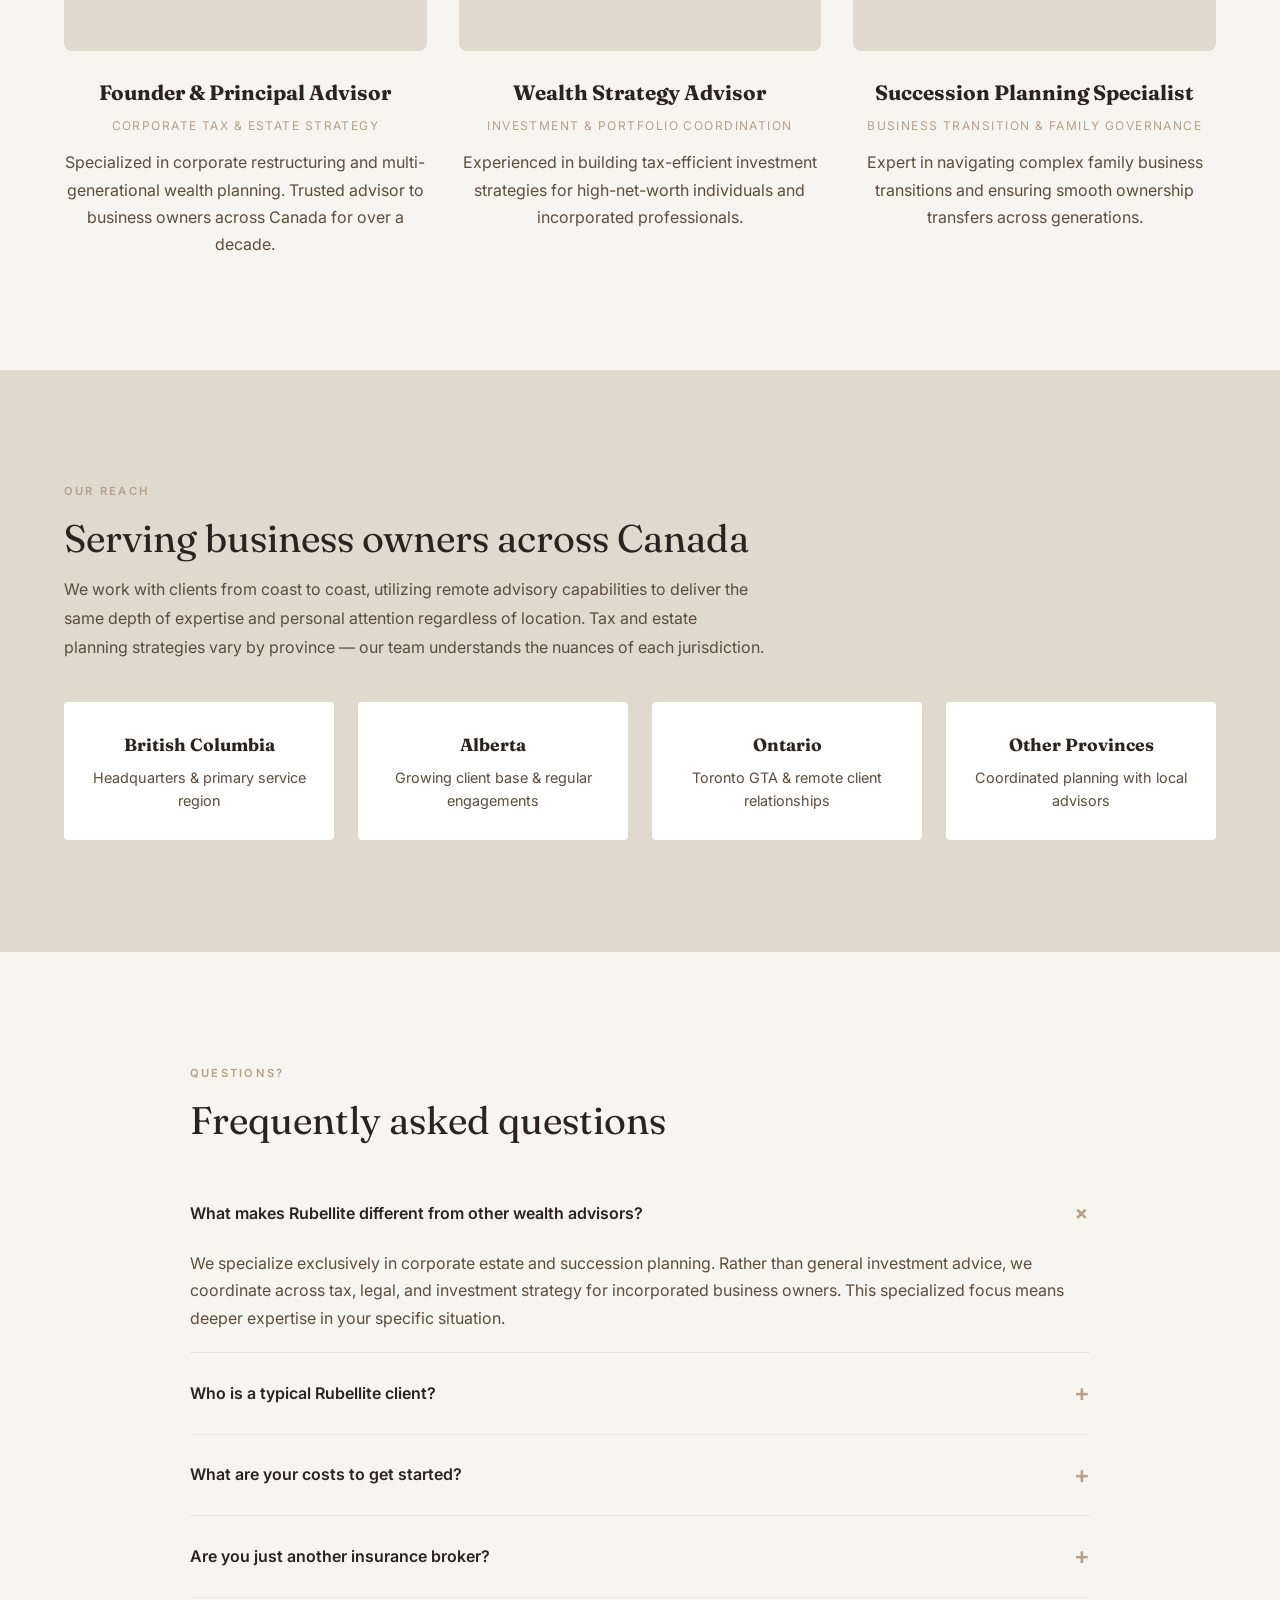
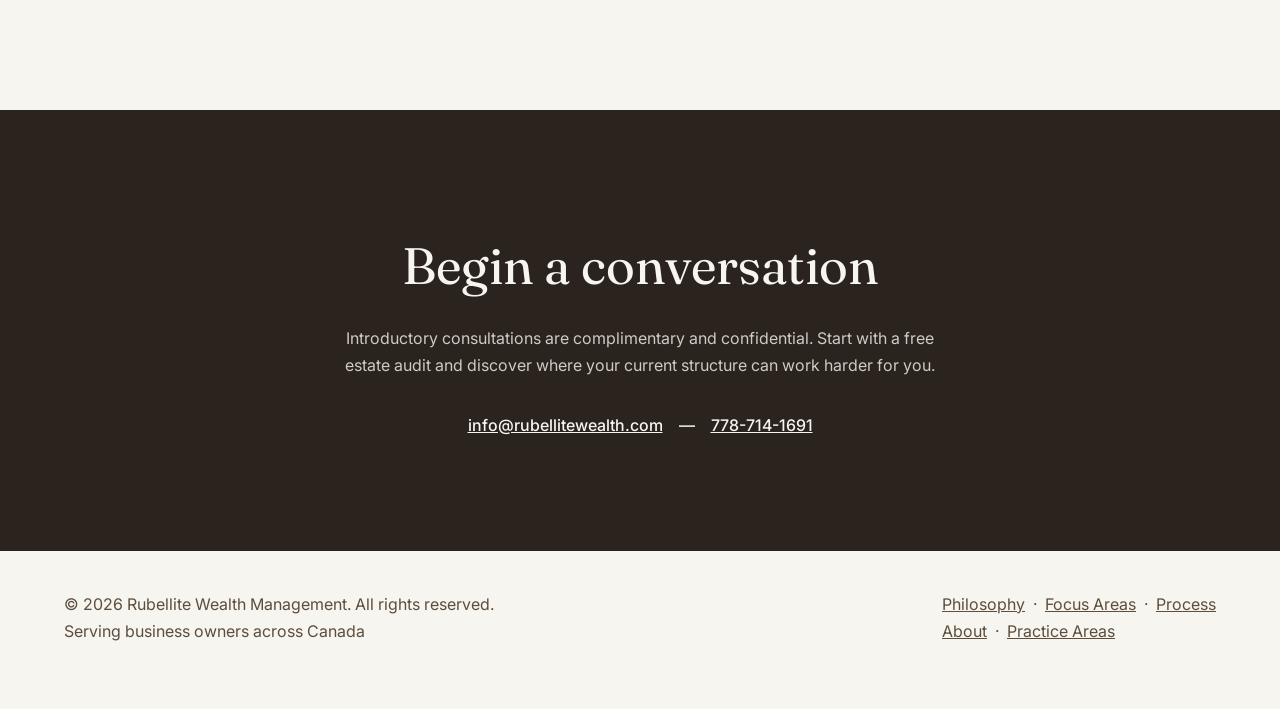
==== commit 23106d3d: "Revert homepage to the previous stable version from before the redesign" ====
--- a/public/index.html
+++ b/public/index.html
@@ -3,55 +3,923 @@
 <head>
   <meta charset="utf-8">
   <meta name="viewport" content="width=device-width, initial-scale=1">
-  <title>Rubellite Wealth Management | Corporate Estate &amp; Succession Planning</title>
+  <title>Rubellite Wealth Management | Corporate Estate & Succession Planning</title>
   <meta name="description" content="Rubellite Wealth Management specialises in corporate estate and succession planning for business owners across Canada. Securing legacy. Structuring wealth.">
   <link rel="preconnect" href="https://fonts.googleapis.com">
   <link rel="preconnect" href="https://fonts.gstatic.com" crossorigin>
   <link href="https://fonts.googleapis.com/css2?family=Fraunces:opsz,wght@9..144,300;400;500;600&family=Inter:wght@300;400;500;600&display=swap" rel="stylesheet">
-  <link rel="stylesheet" href="/assets/styles.css">
   <style>
-    :root{--cream:#F7F5F0;--light-1:#EDE9E1;--light-2:#E0D9CE;--bright-1:#3C322A;--bright-2:#B8A088;--dark-1:#5C4D3C;--dark-2:#6B5C4A;--darkest:#2B231D;--accent-glow:rgba(184,160,136,.32);--font-display:'Fraunces',Georgia,serif;--font-body:'Inter',system-ui,sans-serif;--transition-smooth:cubic-bezier(.25,.46,.45,.94);--transition-bounce:cubic-bezier(.34,1.56,.64,1)}
-    *,*::before,*::after{box-sizing:border-box}html{scroll-behavior:smooth;font-size:16px}body{margin:0;font-family:var(--font-body);background:var(--cream);color:var(--dark-1);line-height:1.7;overflow-x:hidden;-webkit-font-smoothing:antialiased;-moz-osx-font-smoothing:grayscale}body::before{content:'';position:fixed;inset:0;pointer-events:none;z-index:9999;opacity:.025;background-image:url("data:image/svg+xml,%3Csvg viewBox='0 0 256 256' xmlns='http://www.w3.org/2000/svg'%3E%3Cfilter id='noise'%3E%3CfeTurbulence type='fractalNoise' baseFrequency='0.9' numOctaves='4' stitchTiles='stitch'/%3E%3CfeColorMatrix type='saturate' values='0'/%3E%3CfeComponentTransfer%3E%3CfeFuncA type='table' tableValues='0 0.18'/%3E%3C/feComponentTransfer%3E%3C/filter%3E%3Crect width='256' height='256' filter='url(%23noise)'/%3E%3C/svg%3E");background-repeat:repeat;background-size:256px 256px}::selection{background:var(--bright-2);color:var(--darkest)}img{max-width:100%;display:block}a{color:inherit;text-decoration:none}p{margin:0}
-    .site-nav{position:fixed;top:0;left:0;right:0;z-index:1000;padding:1.5rem 4rem;display:flex;align-items:center;justify-content:space-between;transition:background .6s ease,backdrop-filter .6s ease,padding .4s ease}.site-nav.scrolled{background:rgba(247,245,240,.85);backdrop-filter:blur(20px) saturate(1.2);-webkit-backdrop-filter:blur(20px) saturate(1.2);padding:1rem 4rem;box-shadow:0 1px 0 rgba(60,50,42,.06)}.nav-brand{display:flex;align-items:center;gap:.75rem;font-family:var(--font-display);letter-spacing:.1em;text-transform:uppercase;color:var(--darkest)}.nav-brand img{width:44px;height:44px;object-fit:contain;filter:saturate(.9) brightness(.96)}.nav-wordmark{font-size:.95rem;white-space:nowrap}.nav-links{display:flex;list-style:none;gap:2.5rem;align-items:center;padding:0;margin:0}.nav-links a{font-size:.75rem;font-weight:500;letter-spacing:.15em;text-transform:uppercase;color:var(--dark-1);position:relative;padding:.25rem 0;transition:color .3s ease}.nav-links a::after{content:'';position:absolute;bottom:0;left:50%;width:0;height:1px;background:var(--bright-2);transition:width .4s var(--transition-smooth),left .4s var(--transition-smooth)}.nav-links a:hover{color:var(--darkest)}.nav-links a:hover::after{width:100%;left:0}.nav-cta{border:1px solid var(--darkest);padding:.6rem 1.5rem!important;transition:all .4s ease!important}.nav-cta::after{display:none!important}.nav-cta:hover{background:var(--darkest)!important;color:var(--cream)!important;box-shadow:0 4px 20px rgba(43,35,29,.2)}.nav-toggle{display:none;flex-direction:column;gap:5px;background:none;border:0;cursor:pointer;padding:.5rem}.nav-toggle span{display:block;width:24px;height:1.5px;background:var(--darkest);transition:all .4s ease}.nav-toggle.active span:nth-child(1){transform:rotate(45deg) translate(4px,4px)}.nav-toggle.active span:nth-child(2){opacity:0}.nav-toggle.active span:nth-child(3){transform:rotate(-45deg) translate(5px,-5px)}
-    .hero{min-height:100vh;display:flex;align-items:center;justify-content:center;position:relative;padding:8rem 4rem 6rem;overflow:hidden;background:var(--cream)}.hero::before{content:'';position:absolute;top:-50%;right:-20%;width:80%;height:150%;background:radial-gradient(ellipse at center,rgba(184,160,136,.08) 0%,transparent 70%);pointer-events:none;animation:heroGlow 8s ease-in-out infinite alternate}@keyframes heroGlow{0%{transform:scale(1) rotate(0);opacity:.6}100%{transform:scale(1.1) rotate(5deg);opacity:1}}.hero-content{max-width:900px;text-align:center;position:relative;z-index:2}.eyebrow{display:inline-block;font-size:.7rem;font-weight:500;letter-spacing:.25em;text-transform:uppercase;color:var(--bright-2);margin-bottom:2rem;position:relative}.eyebrow::before,.eyebrow::after{content:'';display:inline-block;width:30px;height:1px;background:var(--bright-2);vertical-align:middle;margin:0 1rem;opacity:.5}.hero h1{font-family:var(--font-display);font-size:clamp(2.8rem,6vw,5rem);font-weight:300;line-height:1.05;color:var(--darkest);margin:0 0 1.5rem;letter-spacing:-.02em;min-height:2.1em}.scramble-line{display:block;letter-spacing:-.04em;text-shadow:0 0 22px rgba(184,160,136,.12)}.hero-sub{font-size:1.15rem;color:var(--dark-1);max-width:60ch;margin:0 auto 3rem;font-weight:300;line-height:1.8}.hero-actions{display:flex;gap:1.5rem;justify-content:center;flex-wrap:wrap}.btn{display:inline-flex;align-items:center;justify-content:center;gap:.75rem;font-family:var(--font-body);font-size:.75rem;font-weight:500;letter-spacing:.15em;text-transform:uppercase;text-decoration:none;padding:1rem 2.5rem;border:1px solid var(--darkest);color:var(--darkest);background:transparent;cursor:pointer;position:relative;overflow:hidden;transition:all .5s var(--transition-smooth)}.btn::before{content:'';position:absolute;top:0;left:-100%;width:100%;height:100%;background:var(--darkest);transition:left .5s var(--transition-smooth);z-index:-1}.btn:hover{color:var(--cream);border-color:var(--darkest);transform:translateY(-2px);box-shadow:0 10px 30px rgba(43,35,29,.15)}.btn:hover::before{left:0}.btn-filled{background:var(--darkest);color:var(--cream);border-color:var(--darkest)}.btn-filled::before{background:var(--bright-2)}.btn-filled:hover{color:var(--darkest);border-color:var(--bright-2)}.hero-scroll{position:absolute;bottom:3rem;left:50%;transform:translateX(-50%);display:flex;flex-direction:column;align-items:center;gap:.75rem;font-size:.65rem;letter-spacing:.2em;text-transform:uppercase;color:var(--bright-2);opacity:.7;animation:scrollBounce 2s ease-in-out infinite}.scroll-line{width:1px;height:40px;background:linear-gradient(to bottom,var(--bright-2),transparent)}@keyframes scrollBounce{0%,100%{transform:translateX(-50%) translateY(0)}50%{transform:translateX(-50%) translateY(8px)}}
-    .intro-label{display:inline-block;font-family:var(--font-body);font-size:.7rem;font-weight:500;letter-spacing:.2em;text-transform:uppercase;color:var(--bright-2);margin-bottom:1.25rem}.divider{width:50px;height:1px;background:var(--bright-2);margin:1.5rem 0;opacity:.6}.intro{padding:8rem 4rem;background:var(--light-1);position:relative;overflow:hidden}.intro::before{content:'';position:absolute;top:0;left:0;width:100%;height:100%;background:radial-gradient(ellipse at 20% 50%,rgba(184,160,136,.06) 0%,transparent 60%);pointer-events:none}.intro-grid{max-width:1300px;margin:0 auto;display:grid;grid-template-columns:1fr 1.5fr;gap:6rem;align-items:start;position:relative;z-index:1}.intro-left{position:sticky;top:120px}.intro-left h2{font-family:var(--font-display);font-size:clamp(1.8rem,3vw,2.6rem);font-weight:300;color:var(--darkest);line-height:1.2;margin:0}.intro-right{display:grid;gap:1.5rem}.intro-right p{font-size:1.05rem;color:var(--dark-1);line-height:1.8}
-    .testimonials-section{padding:8rem 4rem;max-width:1300px;margin:0 auto}.testimonials-section h2{font-family:var(--font-display);font-size:clamp(1.8rem,3.5vw,2.8rem);font-weight:300;color:var(--darkest);margin-bottom:3rem}.testimonials-grid{display:grid;grid-template-columns:repeat(2,1fr);gap:2rem}.testimonial-card{background:#fff;padding:2.5rem;border-left:3px solid var(--bright-2);position:relative;transition:transform .5s var(--transition-smooth),box-shadow .5s var(--transition-smooth)}.testimonial-card::before{content:'“';position:absolute;top:1.5rem;right:2rem;font-family:var(--font-display);font-size:4rem;color:var(--light-2);line-height:1;opacity:.5;transition:opacity .4s ease,color .4s ease}.testimonial-card:hover{transform:translateY(-6px);box-shadow:0 20px 50px rgba(43,35,29,.08)}.testimonial-card:hover::before{opacity:.8;color:var(--bright-2)}.testimonial-text{font-size:1rem;font-style:italic;color:var(--dark-1);margin-bottom:1.5rem;line-height:1.7;font-family:var(--font-display)}.testimonial-author{font-weight:600;color:var(--darkest);font-size:.9rem;letter-spacing:.02em}.testimonial-title{font-size:.8rem;color:var(--bright-2);margin-top:.25rem;letter-spacing:.05em}
-    .credentials-section{padding:5rem 4rem;background:var(--light-2)}.credentials-inner{max-width:1300px;margin:0 auto}.credentials-section h2{font-family:var(--font-display);font-size:clamp(1.6rem,3vw,2.4rem);font-weight:300;color:var(--darkest)}.credentials-grid{display:grid;grid-template-columns:repeat(3,1fr);gap:3rem;margin-top:3rem}.credential-item{text-align:center;padding:2rem;position:relative}.credential-item::after{content:'';position:absolute;right:-1.5rem;top:20%;height:60%;width:1px;background:rgba(184,160,136,.3)}.credential-item:last-child::after{display:none}.credential-stat{font-size:3rem;font-weight:300;color:var(--darkest);font-family:var(--font-display);line-height:1;margin-bottom:.75rem;background:linear-gradient(135deg,var(--darkest),var(--dark-2));-webkit-background-clip:text;-webkit-text-fill-color:transparent;background-clip:text}.credential-label{font-size:.75rem;color:var(--dark-1);letter-spacing:.15em;text-transform:uppercase;font-weight:500}
-    .focus-section{padding:8rem 4rem;background:var(--cream)}.focus-section .inner{max-width:1300px;margin:0 auto}.focus-header{display:flex;justify-content:space-between;align-items:flex-end;margin-bottom:4rem;flex-wrap:wrap;gap:2rem}.focus-header h2{font-family:var(--font-display);font-size:clamp(1.8rem,3.5vw,2.8rem);font-weight:300;color:var(--darkest)}.focus-grid{display:grid;grid-template-columns:repeat(3,1fr);gap:2rem}.focus-card{background:#fff;padding:3rem 2.5rem;position:relative;overflow:hidden;transition:transform .6s var(--transition-smooth),box-shadow .6s var(--transition-smooth);cursor:default}.focus-card::before{content:'';position:absolute;top:0;left:0;width:100%;height:3px;background:linear-gradient(90deg,var(--bright-2),var(--light-2));transform:scaleX(0);transform-origin:left;transition:transform .6s var(--transition-smooth)}.focus-card:hover{transform:translateY(-8px);box-shadow:0 25px 60px rgba(43,35,29,.1)}.focus-card:hover::before{transform:scaleX(1)}.card-num{font-family:var(--font-display);font-size:.85rem;font-weight:300;color:var(--bright-2);letter-spacing:.1em;margin-bottom:1.5rem}.focus-card h3{font-family:var(--font-display);font-size:1.4rem;font-weight:400;color:var(--darkest);margin-bottom:1rem}.focus-card p{font-size:.95rem;color:var(--dark-1);line-height:1.7}
-    .process-preview{padding:8rem 4rem;background:var(--light-1);position:relative}.process-preview-grid{max-width:1300px;margin:0 auto;display:grid;grid-template-columns:1fr 1fr;gap:6rem;align-items:start}.process-preview h2{font-family:var(--font-display);font-size:clamp(1.8rem,3vw,2.6rem);font-weight:300;color:var(--darkest);line-height:1.2;margin-bottom:1.5rem}.process-preview p{color:var(--dark-1);font-size:1.05rem;line-height:1.8}.step-mini{display:flex;gap:1.5rem;padding:1.75rem 0;border-bottom:1px solid rgba(184,160,136,.2);transition:padding-left .4s ease}.step-mini:hover{padding-left:1rem}.step-mini:last-child{border-bottom:0}.step-mini-num{font-family:var(--font-display);font-size:.8rem;font-weight:300;color:var(--bright-2);letter-spacing:.1em;min-width:30px;padding-top:.2rem}.step-mini h4{font-family:var(--font-display);font-size:1.1rem;font-weight:400;color:var(--darkest);margin:0 0 .4rem}.step-mini p{font-size:.9rem;color:var(--dark-1);line-height:1.6}
-    .team-preview{padding:8rem 4rem;max-width:1300px;margin:0 auto}.team-preview h2{font-family:var(--font-display);font-size:clamp(1.8rem,3.5vw,2.8rem);font-weight:300;color:var(--darkest);margin:0 0 3rem}.team-grid{display:grid;grid-template-columns:repeat(3,1fr);gap:3rem}.team-card{text-align:center;position:relative}.team-card-img{width:100%;aspect-ratio:1;background:linear-gradient(135deg,var(--light-2),var(--light-1));border-radius:4px;margin-bottom:1.5rem;display:flex;align-items:center;justify-content:center;color:var(--bright-2);overflow:hidden;position:relative;transition:transform .6s var(--transition-smooth),box-shadow .6s var(--transition-smooth)}.team-card-img::after{content:'';position:absolute;inset:0;background:linear-gradient(135deg,transparent 40%,rgba(184,160,136,.15) 100%);opacity:0;transition:opacity .5s ease}.team-card:hover .team-card-img{transform:translateY(-6px);box-shadow:0 20px 40px rgba(43,35,29,.1)}.team-card:hover .team-card-img::after{opacity:1}.team-card h3{font-family:var(--font-display);font-size:1.2rem;font-weight:400;color:var(--darkest);margin:0 0 .3rem}.team-card .title{font-size:.75rem;color:var(--bright-2);letter-spacing:.12em;text-transform:uppercase;font-weight:500;margin-bottom:.75rem}.team-card .bio{font-size:.9rem;color:var(--dark-1);line-height:1.6}
-    .canada-service{padding:8rem 4rem;background:var(--light-2)}.canada-service-inner{max-width:1300px;margin:0 auto}.canada-service h2{font-family:var(--font-display);font-size:clamp(1.8rem,3.5vw,2.8rem);font-weight:300;color:var(--darkest);margin:0 0 1.5rem}.service-intro{font-size:1.05rem;color:var(--dark-1);max-width:70ch;margin-bottom:3rem;line-height:1.8}.regions-grid{display:grid;grid-template-columns:repeat(4,1fr);gap:1.5rem}.region-item{background:#fff;padding:2rem 1.5rem;text-align:center;border-radius:4px;transition:transform .5s var(--transition-smooth),box-shadow .5s var(--transition-smooth);position:relative;overflow:hidden}.region-item::before{content:'';position:absolute;bottom:0;left:0;width:100%;height:2px;background:var(--bright-2);transform:scaleX(0);transform-origin:center;transition:transform .5s var(--transition-smooth)}.region-item:hover{transform:translateY(-4px);box-shadow:0 15px 40px rgba(43,35,29,.08)}.region-item:hover::before{transform:scaleX(1)}.region-item h3{font-family:var(--font-display);font-size:1.1rem;color:var(--darkest);margin:0 0 .5rem}.region-item p{font-size:.85rem;color:var(--dark-1)}
-    .gem-section{padding:8rem 4rem;background:var(--darkest);color:var(--cream);position:relative;overflow:hidden}.gem-section::before{content:'';position:absolute;top:-30%;right:-10%;width:60%;height:150%;background:radial-gradient(ellipse at center,rgba(184,160,136,.08) 0%,transparent 60%);pointer-events:none;animation:gemPulse 6s ease-in-out infinite alternate}@keyframes gemPulse{0%{transform:scale(1);opacity:.5}100%{transform:scale(1.15);opacity:.9}}.gem-inner{max-width:1300px;margin:0 auto;display:grid;grid-template-columns:1.2fr 1fr;gap:6rem;align-items:center;position:relative;z-index:1}.gem-section .eyebrow{color:var(--bright-2);margin-bottom:1.5rem}.gem-section .eyebrow::before,.gem-section .eyebrow::after{background:var(--bright-2)}.gem-section h2{font-family:var(--font-display);font-size:clamp(2rem,4vw,3.2rem);font-weight:300;color:var(--cream);margin:0 0 1.5rem}.gem-section p{color:rgba(247,245,240,.75);font-size:1.05rem;line-height:1.8;margin-bottom:1.5rem}.gem-section .btn{border-color:var(--cream);color:var(--cream)}.gem-section .btn::before{background:var(--cream)}.gem-section .btn:hover{color:var(--darkest)}.gem-mark{display:flex;align-items:center;justify-content:center}.gem-mark img{width:min(360px,100%);opacity:.7;filter:brightness(0) invert(1) saturate(.8);filter:drop-shadow(0 18px 40px rgba(184,160,136,.14)) brightness(0) invert(1) saturate(.8)}
-    .faq-section{padding:8rem 4rem;background:var(--cream)}.faq-inner{max-width:900px;margin:0 auto}.faq-section h2{font-family:var(--font-display);font-size:clamp(1.8rem,3.5vw,2.8rem);font-weight:300;color:var(--darkest);margin:0 0 3rem}.faq-item{margin-bottom:0;border-bottom:1px solid rgba(184,160,136,.25);overflow:hidden}.faq-question{font-size:1.05rem;font-weight:500;color:var(--darkest);cursor:pointer;display:flex;justify-content:space-between;align-items:center;user-select:none;padding:1.75rem 0;transition:color .3s ease;position:relative}.faq-question::before{content:'';position:absolute;bottom:0;left:0;width:0;height:1px;background:var(--bright-2);transition:width .5s var(--transition-smooth)}.faq-question:hover{color:var(--bright-2)}.faq-question:hover::before{width:100%}.faq-toggle{font-size:1.5rem;font-weight:300;color:var(--bright-2);transition:transform .5s var(--transition-bounce);min-width:24px;text-align:center}.faq-answer{max-height:0;overflow:hidden;transition:max-height .6s var(--transition-smooth),padding .4s ease;color:var(--dark-1)}.faq-item.active .faq-answer{max-height:500px;padding:0 0 1.5rem}.faq-item.active .faq-toggle{transform:rotate(45deg)}
-    .contact-section{padding:7rem 4rem;text-align:center;background:var(--darkest);color:var(--cream)}.contact-section h2{font-family:var(--font-display);font-size:clamp(2rem,4vw,3.2rem);font-weight:300;color:var(--cream);margin:0}.contact-section .lead{max-width:62ch;margin:1rem auto 2rem;color:rgba(247,245,240,.8)}.contact-links{display:flex;justify-content:center;flex-wrap:wrap;gap:1rem;color:var(--cream)}.contact-links a{text-decoration:underline;text-underline-offset:4px}.audit-trigger{margin-top:2rem}.site-footer{display:flex;justify-content:space-between;gap:2rem;padding:3rem 4rem;background:var(--cream);color:var(--dark-1)}.site-footer a{text-decoration:underline;text-underline-offset:3px}.footer-right{text-align:right}.footer-logo{width:44px;height:44px;margin-left:auto;margin-bottom:.75rem}.footer-disclaimer{font-size:.9rem;max-width:60ch;margin-top:.5rem}
-    .audit-modal{position:fixed;inset:0;display:none;place-items:center;padding:1.5rem;background:rgba(43,35,29,.7);backdrop-filter:blur(8px);z-index:2000}.audit-modal.is-open{display:grid}.audit-dialog{position:relative;width:min(680px,100%);max-height:90vh;overflow:auto;padding:2.5rem;background:var(--cream);color:var(--bright-1);box-shadow:0 24px 80px rgba(0,0,0,.25)}.audit-dialog h2{font-family:var(--font-display);font-size:2rem;font-weight:300;margin:0 0 .5rem}.audit-dialog>p{color:var(--dark-1);margin-bottom:1.5rem}.audit-close{position:absolute;top:1rem;right:1rem;border:0;background:none;color:var(--bright-1);font-size:1.75rem;cursor:pointer;line-height:1}.audit-form{display:grid;grid-template-columns:repeat(2,minmax(0,1fr));gap:1rem;text-align:left}.audit-form label{display:grid;gap:.4rem;color:var(--bright-1);font-size:.82rem;letter-spacing:.04em}.audit-form label.full{grid-column:1/-1}.audit-form input,.audit-form select,.audit-form textarea{width:100%;border:1px solid var(--light-2);background:#fff;color:var(--bright-1);padding:.8rem;font:inherit}.audit-form textarea{min-height:120px;resize:vertical}.audit-form button{grid-column:1/-1;justify-self:start}.privacy-copy{grid-column:1/-1;font-size:.78rem;color:var(--dark-1);margin-top:.25rem}.success-message{display:none;color:var(--dark-1);line-height:1.7}.success-message.visible{display:block}
-    @media(max-width:900px){.site-nav{padding:1.25rem 1.5rem}.nav-toggle{display:flex}.nav-links{position:fixed;top:0;right:-100%;width:70%;max-width:320px;height:100vh;background:var(--cream);flex-direction:column;padding:6rem 2rem 2rem;gap:2rem;transition:right .6s var(--transition-smooth);box-shadow:-10px 0 40px rgba(0,0,0,.1)}.nav-links.open{right:0}.nav-links a{font-size:.85rem}.hero{padding:8rem 2rem 6rem}.intro,.testimonials-section,.team-preview,.faq-section,.contact-section,.canada-service,.focus-section{padding-left:2rem;padding-right:2rem}.intro-grid{grid-template-columns:1fr;gap:2.5rem}.intro-left{position:static}.testimonials-grid,.team-grid,.focus-grid,.regions-grid{grid-template-columns:1fr}.credentials-grid{grid-template-columns:repeat(2,1fr)}.process-preview-grid,.gem-inner{grid-template-columns:1fr}.site-footer{flex-direction:column}.footer-right{text-align:left}.footer-logo{margin-left:0}.audit-form{grid-template-columns:1fr}}@media(max-width:560px){.nav-wordmark{display:none}.hero-actions{flex-direction:column}.credentials-grid{grid-template-columns:1fr}}@media(prefers-reduced-motion:reduce){.scramble-line,.hero::before,.faq-toggle,.btn,.scroll-line{animation:none!important;transition:none!important}}
+    :root {
+      --cream: #F7F5F0;
+      --light-1: #EDE9E1;
+      --light-2: #E0D9CE;
+      --bright-1: #3C322A;
+      --bright-2: #B8A088;
+      --dark-1: #5C4D3C;
+      --dark-2: #6B5C4A;
+      --darkest: #2B231D;
+      --accent-glow: rgba(184, 160, 136, 0.4);
+      --font-display: 'Fraunces', Georgia, serif;
+      --font-body: 'Inter', system-ui, sans-serif;
+      --transition-smooth: cubic-bezier(0.25, 0.46, 0.45, 0.94);
+      --transition-bounce: cubic-bezier(0.34, 1.56, 0.64, 1);
+    }
+    *, *::before, *::after { margin: 0; padding: 0; box-sizing: border-box; }
+    html { scroll-behavior: smooth; font-size: 16px; }
+    body {
+      font-family: var(--font-body);
+      background: var(--cream);
+      color: var(--dark-1);
+      line-height: 1.7;
+      overflow-x: hidden;
+      -webkit-font-smoothing: antialiased;
+      -moz-osx-font-smoothing: grayscale;
+    }
+    ::selection { background: var(--bright-2); color: var(--darkest); }
+
+    body::before {
+      content: '';
+      position: fixed;
+      top: 0; left: 0;
+      width: 100%; height: 100%;
+      pointer-events: none;
+      z-index: 9999;
+      opacity: 0.025;
+      background-image: url("data:image/svg+xml,%3Csvg viewBox='0 0 256 256' xmlns='http://www.w3.org/2000/svg'%3E%3Cfilter id='noise'%3E%3CfeTurbulence type='fractalNoise' baseFrequency='0.9' numOctaves='4' stitchTiles='stitch'/%3E%3CfeColorMatrix type='saturate' values='0'/%3E%3CfeComponentTransfer%3E%3CfeFuncA type='table' tableValues='0 0.18'/%3E%3C/feComponentTransfer%3E%3C/filter%3E%3Crect width='256' height='256' filter='url(%23noise)'/%3E%3C/svg%3E");
+      background-repeat: repeat;
+      background-size: 256px 256px;
+    }
+
+    .page-loader {
+      position: fixed;
+      inset: 0;
+      background: var(--darkest);
+      z-index: 10000;
+      display: flex;
+      align-items: center;
+      justify-content: center;
+      flex-direction: column;
+      gap: 2rem;
+      transition: opacity 1.2s var(--transition-smooth), visibility 1.2s;
+    }
+    .page-loader.hidden { opacity: 0; visibility: hidden; pointer-events: none; }
+    .loader-logo {
+      font-family: var(--font-display);
+      font-size: 2rem;
+      color: var(--cream);
+      letter-spacing: 0.15em;
+      text-transform: uppercase;
+      opacity: 0;
+      animation: loaderFadeIn 0.8s ease forwards 0.2s;
+    }
+    .loader-bar {
+      width: 120px;
+      height: 1px;
+      background: rgba(184, 160, 136, 0.2);
+      position: relative;
+      overflow: hidden;
+      opacity: 0;
+      animation: loaderFadeIn 0.8s ease forwards 0.4s;
+    }
+    .loader-bar::after {
+      content: '';
+      position: absolute;
+      left: -100%;
+      top: 0;
+      width: 100%;
+      height: 100%;
+      background: var(--bright-2);
+      animation: loaderSlide 1.5s ease-in-out forwards 0.6s;
+    }
+    @keyframes loaderFadeIn { to { opacity: 1; } }
+    @keyframes loaderSlide {
+      0% { left: -100%; }
+      50% { left: 0; }
+      100% { left: 100%; }
+    }
+
+    .cursor {
+      position: fixed;
+      width: 12px;
+      height: 12px;
+      background: var(--bright-2);
+      border-radius: 50%;
+      pointer-events: none;
+      z-index: 9998;
+      mix-blend-mode: difference;
+      transition: transform 0.15s ease, width 0.3s ease, height 0.3s ease;
+      transform: translate(-50%, -50%);
+    }
+    .cursor.hover {
+      width: 40px;
+      height: 40px;
+      background: rgba(184, 160, 136, 0.3);
+      mix-blend-mode: normal;
+      border: 1px solid var(--bright-2);
+    }
+    .cursor-dot {
+      position: fixed;
+      width: 4px;
+      height: 4px;
+      background: var(--cream);
+      border-radius: 50%;
+      pointer-events: none;
+      z-index: 9999;
+      transform: translate(-50%, -50%);
+    }
+    @media (pointer: coarse) { .cursor, .cursor-dot { display: none; } }
+
+    .site-nav {
+      position: fixed;
+      top: 0; left: 0; right: 0;
+      z-index: 1000;
+      padding: 1.5rem 4rem;
+      display: flex;
+      align-items: center;
+      justify-content: space-between;
+      transition: background 0.6s ease, backdrop-filter 0.6s ease, padding 0.4s ease;
+    }
+    .site-nav.scrolled {
+      background: rgba(247, 245, 240, 0.85);
+      backdrop-filter: blur(20px) saturate(1.2);
+      -webkit-backdrop-filter: blur(20px) saturate(1.2);
+      padding: 1rem 4rem;
+      box-shadow: 0 1px 0 rgba(60, 50, 42, 0.06);
+    }
+    .nav-logo {
+      font-family: var(--font-display);
+      font-size: 1.1rem;
+      font-weight: 400;
+      color: var(--darkest);
+      text-decoration: none;
+      letter-spacing: 0.1em;
+      text-transform: uppercase;
+      position: relative;
+      transition: all 0.4s ease;
+    }
+    .nav-logo::after {
+      content: '';
+      position: absolute;
+      bottom: -4px;
+      left: 0;
+      width: 0;
+      height: 1px;
+      background: var(--bright-2);
+      transition: width 0.4s var(--transition-smooth);
+    }
+    .nav-logo:hover {
+      color: var(--bright-2);
+      text-shadow: 0 0 20px var(--accent-glow), 0 0 40px rgba(184, 160, 136, 0.2), 0 0 60px rgba(184, 160, 136, 0.1);
+      transform: translateY(-1px);
+    }
+    .nav-logo:hover::after { width: 100%; }
+    .nav-links {
+      display: flex;
+      list-style: none;
+      gap: 2.5rem;
+      align-items: center;
+    }
+    .nav-links a {
+      font-family: var(--font-body);
+      font-size: 0.75rem;
+      font-weight: 500;
+      letter-spacing: 0.15em;
+      text-transform: uppercase;
+      color: var(--dark-1);
+      text-decoration: none;
+      position: relative;
+    }
+    .nav-links a::after {
+      content: '';
+      position: absolute;
+      bottom: -4px;
+      left: 0;
+      width: 0;
+      height: 1px;
+      background: var(--bright-2);
+      transition: width 0.4s var(--transition-smooth);
+    }
+    .nav-links a:hover::after { width: 100%; }
+    .nav-cta {
+      background: var(--darkest);
+      color: var(--cream);
+      padding: 0.8rem 1.3rem;
+      border-radius: 999px;
+      transition: transform 0.3s ease, box-shadow 0.3s ease;
+    }
+    .nav-cta:hover {
+      transform: translateY(-1px);
+      box-shadow: 0 12px 32px rgba(43, 35, 29, 0.14);
+    }
+    .nav-cta::after { display: none; }
+
+    .hero {
+      min-height: 100vh;
+      display: grid;
+      place-items: center;
+      padding: 8rem 4rem 6rem;
+      background: linear-gradient(180deg, rgba(247,245,240,0.96), rgba(247,245,240,0.98));
+      position: relative;
+      overflow: hidden;
+    }
+    .hero::before {
+      content: '';
+      position: absolute;
+      inset: 0;
+      background: radial-gradient(circle at top right, rgba(184,160,136,0.18), transparent 35%);
+      pointer-events: none;
+    }
+    .hero-content {
+      position: relative;
+      z-index: 1;
+      max-width: 900px;
+      text-align: center;
+    }
+    .eyebrow {
+      display: block;
+      margin-bottom: 1.5rem;
+      font-size: 0.72rem;
+      letter-spacing: 0.2em;
+      text-transform: uppercase;
+      color: var(--bright-2);
+      font-weight: 600;
+    }
+    h1 {
+      font-family: var(--font-display);
+      font-size: clamp(3rem, 6vw, 5.5rem);
+      line-height: 0.96;
+      font-weight: 400;
+      color: var(--darkest);
+      letter-spacing: -0.05em;
+      margin: 0 0 1.5rem;
+    }
+    .hero-sub {
+      max-width: 54ch;
+      margin: 0 auto 2.5rem;
+      font-size: 1.1rem;
+      color: var(--dark-1);
+    }
+    .hero-actions {
+      display: flex;
+      justify-content: center;
+      gap: 1rem;
+      flex-wrap: wrap;
+    }
+    .btn {
+      display: inline-flex;
+      align-items: center;
+      justify-content: center;
+      padding: 1rem 1.8rem;
+      border: 1px solid var(--darkest);
+      color: var(--darkest);
+      text-decoration: none;
+      letter-spacing: 0.12em;
+      text-transform: uppercase;
+      font-size: 0.72rem;
+      font-weight: 600;
+      transition: all 0.3s ease;
+      position: relative;
+      overflow: hidden;
+    }
+    .btn::before {
+      content: '';
+      position: absolute;
+      inset: 0;
+      background: var(--darkest);
+      transform: translateX(-100%);
+      transition: transform 0.35s ease;
+      z-index: 0;
+    }
+    .btn > * { position: relative; z-index: 1; }
+    .btn:hover { color: var(--cream); }
+    .btn:hover::before { transform: translateX(0); }
+    .btn-filled { background: var(--darkest); color: var(--cream); }
+    .btn-filled::before { background: var(--bright-2); }
+    .btn-filled:hover { color: var(--darkest); }
+
+    .intro, .testimonials-section, .credentials-section, .focus-section, .process-preview, .team-preview, .canada-service, .faq-section, .contact-section {
+      padding: 7rem 4rem;
+    }
+    .intro-grid {
+      max-width: 1300px;
+      margin: 0 auto;
+      display: grid;
+      grid-template-columns: 1fr 1.3fr;
+      gap: 4rem;
+      align-items: start;
+    }
+    .intro-label {
+      display: block;
+      margin-bottom: 1rem;
+      font-size: 0.7rem;
+      letter-spacing: 0.2em;
+      text-transform: uppercase;
+      color: var(--bright-2);
+      font-weight: 600;
+    }
+    .intro-left h2, .testimonials-section h2, .credentials-section h2, .focus-header h2, .process-preview h2, .team-preview h2, .canada-service h2, .faq-section h2 {
+      font-family: var(--font-display);
+      font-size: clamp(2rem, 3vw, 3rem);
+      line-height: 1.1;
+      font-weight: 400;
+      color: var(--darkest);
+      margin: 0;
+    }
+    .divider {
+      width: 60px;
+      height: 1px;
+      background: var(--bright-2);
+      margin: 1.5rem 0;
+    }
+    .intro-right {
+      display: grid;
+      gap: 1.5rem;
+      font-size: 1.05rem;
+      line-height: 1.8;
+      color: var(--dark-1);
+    }
+
+    .testimonials-section {
+      max-width: 1300px;
+      margin: 0 auto;
+    }
+    .testimonials-grid {
+      display: grid;
+      grid-template-columns: repeat(2, 1fr);
+      gap: 2rem;
+      margin-top: 3rem;
+    }
+    .testimonial-card {
+      background: white;
+      padding: 2.5rem;
+      border-left: 3px solid var(--bright-2);
+    }
+    .testimonial-text {
+      font-size: 1.05rem;
+      font-style: italic;
+      color: var(--dark-1);
+      margin-bottom: 1.5rem;
+      line-height: 1.6;
+    }
+    .testimonial-author {
+      font-weight: 600;
+      color: var(--darkest);
+    }
+    .testimonial-title {
+      font-size: 0.8rem;
+      color: var(--bright-2);
+      letter-spacing: 0.08em;
+      text-transform: uppercase;
+      margin-top: 0.25rem;
+    }
+
+    .credentials-section {
+      background: var(--light-2);
+    }
+    .credentials-inner {
+      max-width: 1300px;
+      margin: 0 auto;
+    }
+    .credentials-grid {
+      margin-top: 3rem;
+      display: grid;
+      grid-template-columns: repeat(3, 1fr);
+      gap: 2rem;
+    }
+    .credential-item { text-align: center; }
+    .credential-stat {
+      font-size: 2.5rem;
+      font-family: var(--font-display);
+      color: var(--darkest);
+      line-height: 1;
+      margin-bottom: 0.75rem;
+    }
+    .credential-label {
+      font-size: 0.75rem;
+      letter-spacing: 0.12em;
+      text-transform: uppercase;
+      color: var(--dark-1);
+    }
+
+    .focus-section {
+      background: var(--cream);
+    }
+    .focus-header {
+      max-width: 1300px;
+      margin: 0 auto 3rem;
+      display: flex;
+      justify-content: space-between;
+      gap: 1.5rem;
+      align-items: flex-end;
+      flex-wrap: wrap;
+    }
+    .focus-grid {
+      max-width: 1300px;
+      margin: 0 auto;
+      display: grid;
+      grid-template-columns: repeat(3, 1fr);
+      gap: 2rem;
+    }
+    .focus-card {
+      background: white;
+      padding: 2.5rem;
+      position: relative;
+      border: 1px solid rgba(60,50,42,0.06);
+    }
+    .card-num {
+      font-family: var(--font-display);
+      font-size: 0.8rem;
+      letter-spacing: 0.12em;
+      color: var(--bright-2);
+      margin-bottom: 1rem;
+    }
+    .focus-card h3 {
+      font-family: var(--font-display);
+      font-size: 1.5rem;
+      font-weight: 400;
+      color: var(--darkest);
+      margin: 0 0 1rem;
+    }
+    .focus-card p {
+      color: var(--dark-1);
+      line-height: 1.7;
+    }
+
+    .process-preview {
+      background: var(--light-1);
+    }
+    .process-preview-grid {
+      max-width: 1300px;
+      margin: 0 auto;
+      display: grid;
+      grid-template-columns: 1fr 1fr;
+      gap: 4rem;
+      align-items: start;
+    }
+    .step-mini {
+      display: grid;
+      grid-template-columns: 48px 1fr;
+      gap: 1rem;
+      padding: 1.5rem 0;
+      border-bottom: 1px solid rgba(184,160,136,0.22);
+    }
+    .step-mini-num {
+      font-family: var(--font-display);
+      color: var(--bright-2);
+      font-size: 0.8rem;
+      letter-spacing: 0.12em;
+      padding-top: 0.2rem;
+    }
+    .step-mini h4 {
+      font-family: var(--font-display);
+      font-size: 1.2rem;
+      color: var(--darkest);
+      margin: 0 0 0.4rem;
+    }
+    .step-mini p {
+      color: var(--dark-1);
+      line-height: 1.7;
+    }
+
+    .team-preview {
+      max-width: 1300px;
+      margin: 0 auto;
+    }
+    .team-grid {
+      margin-top: 3rem;
+      display: grid;
+      grid-template-columns: repeat(3, 1fr);
+      gap: 2rem;
+    }
+    .team-card {
+      text-align: center;
+    }
+    .team-card-img {
+      width: 100%;
+      aspect-ratio: 1;
+      background: var(--light-2);
+      display: flex;
+      align-items: center;
+      justify-content: center;
+      font-size: 3rem;
+      margin-bottom: 1.5rem;
+      border-radius: 8px;
+    }
+    .team-card h3 {
+      font-family: var(--font-display);
+      font-size: 1.3rem;
+      color: var(--darkest);
+      margin: 0 0 0.35rem;
+    }
+    .team-card .title {
+      font-size: 0.75rem;
+      letter-spacing: 0.12em;
+      text-transform: uppercase;
+      color: var(--bright-2);
+      margin-bottom: 0.8rem;
+    }
+    .team-card .bio {
+      color: var(--dark-1);
+      line-height: 1.7;
+    }
+
+    .canada-service {
+      background: var(--light-2);
+    }
+    .canada-service-inner {
+      max-width: 1300px;
+      margin: 0 auto;
+    }
+    .service-intro {
+      max-width: 70ch;
+      margin-top: 1rem;
+      color: var(--dark-1);
+      line-height: 1.8;
+    }
+    .regions-grid {
+      margin-top: 2.5rem;
+      display: grid;
+      grid-template-columns: repeat(4, 1fr);
+      gap: 1.5rem;
+    }
+    .region-item {
+      background: white;
+      padding: 1.75rem 1rem;
+      text-align: center;
+      border-radius: 4px;
+    }
+    .region-item h3 {
+      font-family: var(--font-display);
+      font-size: 1.1rem;
+      color: var(--darkest);
+      margin-bottom: 0.4rem;
+    }
+    .region-item p {
+      color: var(--dark-1);
+      font-size: 0.9rem;
+      line-height: 1.6;
+    }
+
+    .faq-section {
+      background: var(--cream);
+    }
+    .faq-inner {
+      max-width: 900px;
+      margin: 0 auto;
+    }
+    .faq-item {
+      border-bottom: 1px solid rgba(184,160,136,0.2);
+      padding: 1.25rem 0;
+    }
+    .faq-question {
+      font-weight: 600;
+      color: var(--darkest);
+      cursor: pointer;
+      display: flex;
+      justify-content: space-between;
+      align-items: center;
+      gap: 1rem;
+    }
+    .faq-toggle {
+      font-size: 1.5rem;
+      color: var(--bright-2);
+      transition: transform 0.3s ease;
+    }
+    .faq-answer {
+      max-height: 0;
+      overflow: hidden;
+      transition: max-height 0.3s ease;
+      color: var(--dark-1);
+      line-height: 1.7;
+    }
+    .faq-item.active .faq-answer { max-height: 360px; margin-top: 1rem; }
+    .faq-item.active .faq-toggle { transform: rotate(45deg); }
+
+    .contact-section {
+      background: var(--darkest);
+      text-align: center;
+      color: var(--cream);
+    }
+    .contact-section h2 {
+      color: var(--cream);
+      font-family: var(--font-display);
+      font-size: clamp(2.2rem, 4vw, 3.4rem);
+      font-weight: 400;
+      margin: 0;
+    }
+    .lead {
+      max-width: 62ch;
+      margin: 1rem auto 2rem;
+      color: rgba(247,245,240,0.8);
+      line-height: 1.7;
+    }
+    .contact-links {
+      display: flex;
+      justify-content: center;
+      flex-wrap: wrap;
+      gap: 1rem;
+      font-weight: 500;
+    }
+    .contact-links a { color: var(--cream); }
+
+    .site-footer {
+      display: flex;
+      justify-content: space-between;
+      align-items: flex-start;
+      gap: 2rem;
+      padding: 2.5rem 4rem 4rem;
+      background: var(--cream);
+      color: var(--dark-1);
+    }
+    .site-footer a { color: var(--dark-1); }
+
+    @media (max-width: 900px) {
+      .site-nav { padding: 1.25rem 2rem; }
+      .nav-links { gap: 1.25rem; }
+      .hero, .intro, .testimonials-section, .credentials-section, .focus-section, .process-preview, .team-preview, .canada-service, .faq-section, .contact-section { padding-left: 2rem; padding-right: 2rem; }
+      .intro-grid, .process-preview-grid, .team-grid, .regions-grid, .focus-grid { grid-template-columns: 1fr; }
+      .credentials-grid { grid-template-columns: repeat(2,1fr); }
+      .site-footer { flex-direction: column; }
+    }
+    @media (max-width: 560px) {
+      .nav-links { display: none; }
+      .hero-actions { flex-direction: column; }
+      .credentials-grid { grid-template-columns: 1fr; }
+      .site-footer { padding-left: 2rem; padding-right: 2rem; }
+    }
   </style>
 </head>
 <body>
   <nav class="site-nav">
-    <a href="/index.html" class="nav-logo nav-brand" aria-label="Rubellite Wealth Management home"><img src="/assets/logo.svg" alt="Rubellite logo"><span class="nav-wordmark">Rubellite</span></a>
-    <button class="nav-toggle" aria-label="Toggle navigation" aria-expanded="false"><span></span><span></span><span></span></button>
-    <ul class="nav-links" role="list"><li><a href="/philosophy.html">Philosophy</a></li><li><a href="/focus.html">Focus Areas</a></li><li><a href="/process.html">Process</a></li><li><a href="/about.html">About</a></li><li><a href="/practice.html">Practice Areas</a></li><li><a href="#contact" class="nav-cta">Contact</a></li></ul>
+    <a href="/index.html" class="nav-logo" aria-label="Rubellite Wealth Management home">Rubellite</a>
+    <ul class="nav-links" role="list">
+      <li><a href="/philosophy.html">Philosophy</a></li>
+      <li><a href="/focus.html">Focus Areas</a></li>
+      <li><a href="/process.html">Process</a></li>
+      <li><a href="/about.html">About</a></li>
+      <li><a href="/practice.html">Practice Areas</a></li>
+      <li><a href="#contact" class="nav-cta">Contact</a></li>
+    </ul>
   </nav>
+
   <main>
-    <section class="hero" aria-label="Introduction"><div class="hero-content"><span class="eyebrow">Corporate Estate &amp; Succession Planning</span><h1 aria-label="Securing Legacy. Structuring Wealth."><span class="scramble-line">Securing Legacy.</span><span class="scramble-line">Structuring Wealth.</span></h1><p class="hero-sub">We work exclusively with business owners, incorporated professionals, and their families to preserve what they have built &mdash; across generations.</p><div class="hero-actions"><a href="/process.html" class="btn btn-filled">Our Process</a><a href="/philosophy.html" class="btn">Our Philosophy</a></div></div><div class="hero-scroll" aria-hidden="true"><span class="scroll-line"></span><span>Scroll</span></div></section>
-    <section class="intro" aria-labelledby="intro-heading"><div class="intro-grid"><div class="intro-left"><span class="intro-label">Who We Are</span><h2 id="intro-heading">A different kind of wealth practice</h2><div class="divider"></div><a href="/about.html" class="btn" style="margin-top:2rem;">About the Firm</a></div><div class="intro-right"><p>Rubellite Wealth Management is a boutique advisory practice dedicated to the complex financial needs of incorporated business owners and high-net-worth families across Canada.</p><p>We do not manage pooled funds or serve the general public. Every relationship is deeply personal, long-term, and built around the specific legal and tax structure of each client's enterprise.</p><p>Our work sits at the intersection of corporate tax planning, estate law, and investment strategy &mdash; disciplines that must be coordinated, not siloed, to achieve lasting results.</p></div></div></section>
-    <section class="testimonials-section" aria-labelledby="testimonials-heading"><span class="intro-label">What Our Clients Say</span><h2 id="testimonials-heading">Trusted by business owners across Canada</h2><div class="testimonials-grid"><article class="testimonial-card"><p class="testimonial-text">“Rubellite's coordinated approach to our estate and tax planning has saved us significantly on succession costs. Their attention to detail is unmatched.”</p><p class="testimonial-author">Michael Chen</p><p class="testimonial-title">Business Owner, Manufacturing</p></article><article class="testimonial-card"><p class="testimonial-text">“Finally found advisors who understand both the legal and financial complexity of our situation. They've given us true peace of mind.”</p><p class="testimonial-author">Jennifer &amp; David Walsh</p><p class="testimonial-title">Incorporated Professionals</p></article><article class="testimonial-card"><p class="testimonial-text">“Their process forced us to ask the right questions. We moved from ‘how do we sell?’ to ‘how do we structure this properly?’ — totally different outcome.”</p><p class="testimonial-author">Robert Sinclair</p><p class="testimonial-title">Private Company Owner</p></article><article class="testimonial-card"><p class="testimonial-text">“Working with Rubellite has been instrumental in bringing clarity to our multi-generational wealth plan. Highly recommended for serious families.”</p><p class="testimonial-author">The Kumar Family</p><p class="testimonial-title">Entrepreneurs &amp; Investors</p></article></div></section>
-    <section class="credentials-section" aria-labelledby="credentials-heading"><div class="credentials-inner"><span class="intro-label">Our Credentials</span><h2 id="credentials-heading">Expertise and recognition</h2><div class="credentials-grid"><div class="credential-item"><div class="credential-stat">25+</div><p class="credential-label">Years Combined Experience</p></div><div class="credential-item"><div class="credential-stat">500+</div><p class="credential-label">Client Relationships Managed</p></div><div class="credential-item"><div class="credential-stat">$2B+</div><p class="credential-label">Assets Coordinated</p></div></div></div></section>
-    <section class="focus-section" aria-labelledby="focus-heading"><div class="inner"><div class="focus-header"><div><span class="intro-label">What We Do</span><h2 id="focus-heading">Three pillars of focus</h2></div><a href="/focus.html" class="btn">All Focus Areas</a></div><div class="focus-grid" role="list"><article class="focus-card" role="listitem"><div class="card-num">01</div><h3>Corporate Estate Planning</h3><div class="divider"></div><p>Structuring corporate assets and insurance solutions to minimise estate taxes and ensure smooth ownership transfer at death or disability.</p></article><article class="focus-card" role="listitem"><div class="card-num">02</div><h3>Business Succession</h3><div class="divider"></div><p>Planning the transition of ownership &mdash; to family, partners, or a third party &mdash; while preserving business value and family harmony.</p></article><article class="focus-card" role="listitem"><div class="card-num">03</div><h3>Wealth Accumulation</h3><div class="divider"></div><p>Coordinating retained earnings, registered accounts, and personal portfolios into a single, tax-efficient accumulation strategy.</p></article></div></div></section>
-    <section class="process-preview" aria-labelledby="process-heading"><div class="process-preview-grid"><div><span class="intro-label">How We Work</span><h2 id="process-heading">A deliberate, structured engagement</h2><div class="divider"></div><p style="margin-top:1.5rem;">Every client relationship begins with deep discovery &mdash; not product recommendations. We understand your structure before proposing solutions.</p><a href="/process.html" class="btn" style="margin-top:2.5rem;">See Full Process</a></div><div><div class="step-mini"><div class="step-mini-num">01</div><div><h4>Discovery</h4><p>Understanding your corporate structure, family situation, and long-term objectives.</p></div></div><div class="step-mini"><div class="step-mini-num">02</div><div><h4>Analysis</h4><p>Reviewing existing plans, policies, tax filings, and shareholder agreements for gaps.</p></div></div><div class="step-mini"><div class="step-mini-num">03</div><div><h4>Strategy</h4><p>Designing a coordinated plan across estate, tax, and investment disciplines.</p></div></div><div class="step-mini"><div class="step-mini-num">04</div><div><h4>Implementation</h4><p>Executing solutions in the right sequence with your accountant and lawyer.</p></div></div></div></div></section>
-    <section class="team-preview" aria-labelledby="team-heading"><span class="intro-label">Meet the Team</span><h2 id="team-heading">Experienced advisors dedicated to your legacy</h2><div class="team-grid"><article class="team-card"><div class="team-card-img">👤</div><h3>Founder &amp; Principal Advisor</h3><p class="title">Corporate Tax &amp; Estate Strategy</p><p class="bio">Specialized in corporate restructuring and multi-generational wealth planning. Trusted advisor to business owners across Canada for over a decade.</p></article><article class="team-card"><div class="team-card-img">👤</div><h3>Wealth Strategy Advisor</h3><p class="title">Investment &amp; Portfolio Coordination</p><p class="bio">Experienced in building tax-efficient investment strategies for high-net-worth individuals and incorporated professionals.</p></article><article class="team-card"><div class="team-card-img">👤</div><h3>Succession Planning Specialist</h3><p class="title">Business Transition &amp; Family Governance</p><p class="bio">Expert in navigating complex family business transitions and ensuring smooth ownership transfers across generations.</p></article></div><div style="text-align:center;margin-top:3rem;"><a href="/about.html" class="btn">Full Team Bios</a></div></section>
-    <section class="canada-service" aria-labelledby="canada-heading"><div class="canada-service-inner"><span class="intro-label">Our Reach</span><h2 id="canada-heading">Serving business owners across Canada</h2><p class="service-intro">We work with clients from coast to coast, utilizing remote advisory capabilities to deliver the same depth of expertise and personal attention regardless of location. Tax and estate planning strategies vary by province &mdash; our team understands the nuances of each jurisdiction.</p><div class="regions-grid"><div class="region-item"><h3>British Columbia</h3><p>Headquarters &amp; primary service region</p></div><div class="region-item"><h3>Alberta</h3><p>Growing client base &amp; regular engagements</p></div><div class="region-item"><h3>Ontario</h3><p>Toronto GTA &amp; remote client relationships</p></div><div class="region-item"><h3>Other Provinces</h3><p>Coordinated planning with local advisors</p></div></div></div></section>
-    <section class="gem-section" aria-label="About Rubellite"><div class="gem-inner"><div><span class="eyebrow">The Name</span><h2>Why Rubellite</h2><div class="divider" style="background:rgba(185,165,144,.45);"></div><p>Rubellite is a rare variety of tourmaline &mdash; prized for its exceptional clarity and deep, enduring colour. Like the gemstone, our practice is defined by precision, rarity, and permanence.</p><p>We work with a select number of clients to ensure every relationship receives the depth of attention it deserves.</p><a href="/about.html" class="btn" style="margin-top:2rem;">About the Firm</a></div><div class="gem-mark" aria-hidden="true"><img src="/assets/logo.svg" alt="Rubellite logo"></div></div></section>
-    <section class="faq-section" aria-labelledby="faq-heading"><div class="faq-inner"><span class="intro-label">Questions?</span><h2 id="faq-heading">Frequently asked questions</h2><div style="margin-top:3rem;"><div class="faq-item active"><div class="faq-question"><span>What makes Rubellite different from other wealth advisors?</span><span class="faq-toggle">+</span></div><div class="faq-answer"><p>We specialize exclusively in corporate estate and succession planning. Rather than general investment advice, we coordinate across tax, legal, and investment strategy for incorporated business owners. This specialized focus means deeper expertise in your specific situation.</p></div></div><div class="faq-item"><div class="faq-question"><span>Who is a typical Rubellite client?</span><span class="faq-toggle">+</span></div><div class="faq-answer"><p>While we frequently work with incorporated business owners, professionals (such as doctors, dentists, and lawyers), high-net-worth families, and their successors to optimize substantial assets and tax strategies, we strongly believe that no client is too small. Frankly, the sooner you start planning with us, the better positioned you will be for the future. Whether you are just starting to build your wealth or are looking to manage an existing estate, we are here to help you grow.</p></div></div><div class="faq-item"><div class="faq-question"><span>What are your costs to get started?</span><span class="faq-toggle">+</span></div><div class="faq-answer"><p>We offer a complimentary, confidential introductory consultation to discuss your situation and determine if our approach is the right fit. This typically runs 30–45 minutes and helps both parties understand alignment before entering a formal engagement.</p></div></div><div class="faq-item"><div class="faq-question"><span>Are you just another insurance broker?</span><span class="faq-toggle">+</span></div><div class="faq-answer"><p>Not at all. We view insurance not as a standalone product, but as a strategic lever within a complete financial plan. As wealth advisors, our core focus is helping you structure, protect, and grow your overall wealth—integrating tax planning, corporate strategies, and estate design to ensure every strategy actively protects and advances your long-term goals.</p></div></div><div class="faq-item"><div class="faq-question"><span>What if I already have a financial plan or structure in place?</span><span class="faq-toggle">+</span></div><div class="faq-answer"><p>That is no problem at all—in fact, we would be happy to audit your current setup at no cost to you. Wealth isn’t stagnant; it is constantly growing and evolving, and your planning and corporate structure should adapt right alongside it. We can provide a second set of eyes to ensure you aren't leaving any opportunities on the table.</p></div></div></div></div></section>
-    <section id="contact" class="contact-section" aria-labelledby="contact-heading"><h2 id="contact-heading">Begin a conversation</h2><p class="lead">Introductory consultations are complimentary and confidential. Start with a free estate audit and discover where your current structure can work harder for you.</p><div class="contact-links"><a href="mailto:info@rubellitewealth.com">info@rubellitewealth.com</a><span>—</span><a href="tel:+17787141691">778-714-1691</a></div><button type="button" class="btn btn-filled audit-trigger">Request a Free Estate Audit</button></section>
+    <section class="hero" aria-label="Introduction">
+      <div class="hero-content">
+        <span class="eyebrow">Corporate Estate &amp; Succession Planning</span>
+        <h1>Securing Legacy.<br>Structuring Wealth.</h1>
+        <p class="hero-sub">We work exclusively with business owners, incorporated professionals, and their families to preserve what they have built — across generations.</p>
+        <div class="hero-actions">
+          <a href="/process.html" class="btn btn-filled">Our Process</a>
+          <a href="/philosophy.html" class="btn">Our Philosophy</a>
+        </div>
+      </div>
+    </section>
+
+    <section class="intro" aria-labelledby="intro-heading">
+      <div class="intro-grid">
+        <div class="intro-left">
+          <span class="intro-label">Who We Are</span>
+          <h2 id="intro-heading">A different kind of wealth practice</h2>
+          <div class="divider"></div>
+          <a href="/about.html" class="btn" style="margin-top:2rem;">About the Firm</a>
+        </div>
+        <div class="intro-right">
+          <p>Rubellite Wealth Management is a boutique advisory practice dedicated to the complex financial needs of incorporated business owners and high-net-worth families across Canada.</p>
+          <p>We do not manage pooled funds or serve the general public. Every relationship is deeply personal, long-term, and built around the specific legal and tax structure of each client's enterprise.</p>
+          <p>Our work sits at the intersection of corporate tax planning, estate law, and investment strategy — disciplines that must be coordinated, not siloed, to achieve lasting results.</p>
+        </div>
+      </div>
+    </section>
+
+    <section class="testimonials-section" aria-labelledby="testimonials-heading">
+      <div>
+        <span class="intro-label">What Our Clients Say</span>
+        <h2 id="testimonials-heading">Trusted by business owners across Canada</h2>
+      </div>
+      <div class="testimonials-grid">
+        <article class="testimonial-card">
+          <p class="testimonial-text">"Rubellite's coordinated approach to our estate and tax planning has saved us significantly on succession costs. Their attention to detail is unmatched."</p>
+          <p class="testimonial-author">Michael Chen</p>
+          <p class="testimonial-title">Business Owner, Manufacturing</p>
+        </article>
+        <article class="testimonial-card">
+          <p class="testimonial-text">"Finally found advisors who understand both the legal and financial complexity of our situation. They've given us true peace of mind."</p>
+          <p class="testimonial-author">Jennifer &amp; David Walsh</p>
+          <p class="testimonial-title">Incorporated Professionals</p>
+        </article>
+        <article class="testimonial-card">
+          <p class="testimonial-text">"Their process forced us to ask the right questions. We moved from 'how do we sell?' to 'how do we structure this properly?' — totally different outcome."</p>
+          <p class="testimonial-author">Robert Sinclair</p>
+          <p class="testimonial-title">Private Company Owner</p>
+        </article>
+        <article class="testimonial-card">
+          <p class="testimonial-text">"Working with Rubellite has been instrumental in bringing clarity to our multi-generational wealth plan. Highly recommended for serious families."</p>
+          <p class="testimonial-author">The Kumar Family</p>
+          <p class="testimonial-title">Entrepreneurs &amp; Investors</p>
+        </article>
+      </div>
+    </section>
+
+    <section class="credentials-section" aria-labelledby="credentials-heading">
+      <div class="credentials-inner">
+        <div>
+          <span class="intro-label">Our Credentials</span>
+          <h2 id="credentials-heading">Expertise and recognition</h2>
+        </div>
+        <div class="credentials-grid">
+          <div class="credential-item">
+            <div class="credential-stat">25+</div>
+            <p class="credential-label">Years Combined Experience</p>
+          </div>
+          <div class="credential-item">
+            <div class="credential-stat">500+</div>
+            <p class="credential-label">Client Relationships Managed</p>
+          </div>
+          <div class="credential-item">
+            <div class="credential-stat">$2B+</div>
+            <p class="credential-label">Assets Coordinated</p>
+          </div>
+        </div>
+      </div>
+    </section>
+
+    <section class="focus-section" aria-labelledby="focus-heading">
+      <div class="inner">
+        <div class="focus-header">
+          <div>
+            <span class="intro-label">What We Do</span>
+            <h2 id="focus-heading">Three pillars of focus</h2>
+          </div>
+          <a href="/focus.html" class="btn">All Focus Areas</a>
+        </div>
+        <div class="focus-grid" role="list">
+          <article class="focus-card" role="listitem">
+            <div class="card-num">01</div>
+            <h3>Corporate Estate Planning</h3>
+            <div class="divider"></div>
+            <p>Structuring corporate assets and insurance solutions to minimise estate taxes and ensure smooth ownership transfer at death or disability.</p>
+          </article>
+          <article class="focus-card" role="listitem">
+            <div class="card-num">02</div>
+            <h3>Business Succession</h3>
+            <div class="divider"></div>
+            <p>Planning the transition of ownership — to family, partners, or a third party — while preserving business value and family harmony.</p>
+          </article>
+          <article class="focus-card" role="listitem">
+            <div class="card-num">03</div>
+            <h3>Wealth Accumulation</h3>
+            <div class="divider"></div>
+            <p>Coordinating retained earnings, registered accounts, and personal portfolios into a single, tax-efficient accumulation strategy.</p>
+          </article>
+        </div>
+      </div>
+    </section>
+
+    <section class="process-preview" aria-labelledby="process-heading">
+      <div class="process-preview-grid">
+        <div>
+          <span class="intro-label">How We Work</span>
+          <h2 id="process-heading">A deliberate, structured engagement</h2>
+          <div class="divider"></div>
+          <p style="color:var(--dark-1);margin-top:1.5rem;font-size:1.05rem;">Every client relationship begins with deep discovery — not product recommendations. We understand your structure before proposing solutions.</p>
+          <a href="/process.html" class="btn" style="margin-top:2.5rem;">See Full Process</a>
+        </div>
+        <div>
+          <div class="step-mini">
+            <div class="step-mini-num">01</div>
+            <div><h4>Discovery</h4><p>Understanding your corporate structure, family situation, and long-term objectives.</p></div>
+          </div>
+          <div class="step-mini">
+            <div class="step-mini-num">02</div>
+            <div><h4>Analysis</h4><p>Reviewing existing plans, policies, tax filings, and shareholder agreements for gaps.</p></div>
+          </div>
+          <div class="step-mini">
+            <div class="step-mini-num">03</div>
+            <div><h4>Strategy</h4><p>Designing a coordinated plan across estate, tax, and investment disciplines.</p></div>
+          </div>
+          <div class="step-mini">
+            <div class="step-mini-num">04</div>
+            <div><h4>Implementation</h4><p>Executing solutions in the right sequence with your accountant and lawyer.</p></div>
+          </div>
+        </div>
+      </div>
+    </section>
+
+    <section class="team-preview" aria-labelledby="team-heading">
+      <div>
+        <span class="intro-label">Meet the Team</span>
+        <h2 id="team-heading">Experienced advisors dedicated to your legacy</h2>
+      </div>
+      <div class="team-grid">
+        <article class="team-card">
+          <div class="team-card-img">👤</div>
+          <h3>Founder &amp; Principal Advisor</h3>
+          <p class="title">Corporate Tax &amp; Estate Strategy</p>
+          <p class="bio">Specialized in corporate restructuring and multi-generational wealth planning. Trusted advisor to business owners across Canada for over a decade.</p>
+        </article>
+        <article class="team-card">
+          <div class="team-card-img">👤</div>
+          <h3>Wealth Strategy Advisor</h3>
+          <p class="title">Investment &amp; Portfolio Coordination</p>
+          <p class="bio">Experienced in building tax-efficient investment strategies for high-net-worth individuals and incorporated professionals.</p>
+        </article>
+        <article class="team-card">
+          <div class="team-card-img">👤</div>
+          <h3>Succession Planning Specialist</h3>
+          <p class="title">Business Transition &amp; Family Governance</p>
+          <p class="bio">Expert in navigating complex family business transitions and ensuring smooth ownership transfers across generations.</p>
+        </article>
+      </div>
+    </section>
+
+    <section class="canada-service" aria-labelledby="canada-heading">
+      <div class="canada-service-inner">
+        <span class="intro-label">Our Reach</span>
+        <h2 id="canada-heading">Serving business owners across Canada</h2>
+        <p class="service-intro">We work with clients from coast to coast, utilizing remote advisory capabilities to deliver the same depth of expertise and personal attention regardless of location. Tax and estate planning strategies vary by province — our team understands the nuances of each jurisdiction.</p>
+        <div class="regions-grid">
+          <div class="region-item"><h3>British Columbia</h3><p>Headquarters &amp; primary service region</p></div>
+          <div class="region-item"><h3>Alberta</h3><p>Growing client base &amp; regular engagements</p></div>
+          <div class="region-item"><h3>Ontario</h3><p>Toronto GTA &amp; remote client relationships</p></div>
+          <div class="region-item"><h3>Other Provinces</h3><p>Coordinated planning with local advisors</p></div>
+        </div>
+      </div>
+    </section>
+
+    <section class="faq-section" aria-labelledby="faq-heading">
+      <div class="faq-inner">
+        <span class="intro-label">Questions?</span>
+        <h2 id="faq-heading">Frequently asked questions</h2>
+        <div style="margin-top: 2rem;">
+          <div class="faq-item active">
+            <div class="faq-question">
+              <span>What makes Rubellite different from other wealth advisors?</span>
+              <span class="faq-toggle">+</span>
+            </div>
+            <div class="faq-answer">
+              <p>We specialize exclusively in corporate estate and succession planning. Rather than general investment advice, we coordinate across tax, legal, and investment strategy for incorporated business owners. This specialized focus means deeper expertise in your specific situation.</p>
+            </div>
+          </div>
+          <div class="faq-item">
+            <div class="faq-question">
+              <span>Who is a typical Rubellite client?</span>
+              <span class="faq-toggle">+</span>
+            </div>
+            <div class="faq-answer">
+              <p>We work with incorporated business owners, professionals, and high-net-worth families who need coordinated planning across tax, legal, and investment disciplines.</p>
+            </div>
+          </div>
+          <div class="faq-item">
+            <div class="faq-question">
+              <span>What are your costs to get started?</span>
+              <span class="faq-toggle">+</span>
+            </div>
+            <div class="faq-answer">
+              <p>We offer a complimentary, confidential introductory consultation to discuss your situation and determine if our approach is a fit.</p>
+            </div>
+          </div>
+          <div class="faq-item">
+            <div class="faq-question">
+              <span>Are you just another insurance broker?</span>
+              <span class="faq-toggle">+</span>
+            </div>
+            <div class="faq-answer">
+              <p>No. Insurance is one potential tool within a broader wealth strategy, but our focus is on coordinated planning across the full estate and business framework.</p>
+            </div>
+          </div>
+        </div>
+      </div>
+    </section>
+
+    <section id="contact" class="contact-section" aria-labelledby="contact-heading">
+      <h2 id="contact-heading">Begin a conversation</h2>
+      <p class="lead">Introductory consultations are complimentary and confidential. Start with a free estate audit and discover where your current structure can work harder for you.</p>
+      <div class="contact-links">
+        <a href="mailto:info@rubellitewealth.com">info@rubellitewealth.com</a>
+        <span>—</span>
+        <a href="tel:+17787141691">778-714-1691</a>
+      </div>
+    </section>
   </main>
-  <footer class="site-footer"><div><p>&copy; 2026 Rubellite Wealth Management. All rights reserved.</p><p>Serving business owners across Canada &nbsp;&middot;&nbsp; <a href="mailto:info@rubellitewealth.com">info@rubellitewealth.com</a></p><p class="footer-disclaimer">The information on this website is for general informational purposes only and does not constitute financial, legal, or tax advice.</p></div><div class="footer-right"><img src="/assets/logo.svg" alt="Rubellite logo" class="footer-logo"><p><a href="/philosophy.html">Philosophy</a> &nbsp;&middot;&nbsp; <a href="/focus.html">Focus Areas</a> &nbsp;&middot;&nbsp; <a href="/process.html">Process</a></p><p><a href="/about.html">About</a> &nbsp;&middot;&nbsp; <a href="/practice.html">Practice Areas</a></p></div></footer>
-  <div class="audit-modal" id="audit-modal" aria-hidden="true"><div class="audit-dialog" role="dialog" aria-modal="true" aria-labelledby="audit-title"><button type="button" class="audit-close" aria-label="Close form">×</button><div class="audit-form-wrap"><h2 id="audit-title">Request a Free Estate Audit</h2><p>Tell us a little about your goals and we’ll arrange a complimentary, confidential conversation.</p><form class="audit-form" data-contact><label>Full Name (Required)<input name="name" required autocomplete="name"></label><label>Email Address (Required)<input type="email" name="email" required autocomplete="email"></label><label>Phone Number (Optional)<input type="tel" name="phone" autocomplete="tel"></label><label>Primary Area of Focus<select name="focus"><option>Corporate &amp; Tax Strategy</option><option>Personal Wealth Building</option><option>Existing Structure Audit / Second Opinion</option><option>General Inquiry</option></select></label><label class="full">How can we help?<textarea name="message" placeholder="Tell us a bit about where you are today or what you're looking to achieve..."></textarea></label><button type="submit" class="btn btn-filled">Request My Complimentary Consultation</button><p class="privacy-copy">Your information is 100% confidential and will never be shared.</p></form></div><div class="success-message"><h2>Thank you for connecting with us.</h2><p>We have received your details and will be in touch within one business day to discuss next steps for your complimentary consultation.</p></div></div></div>
-  <script src="/assets/page-transitions.js"></script>
+
+  <footer class="site-footer">
+    <div>
+      <p>&copy; 2026 Rubellite Wealth Management. All rights reserved.</p>
+      <p>Serving business owners across Canada</p>
+    </div>
+    <div>
+      <p><a href="/philosophy.html">Philosophy</a> &nbsp;&middot;&nbsp; <a href="/focus.html">Focus Areas</a> &nbsp;&middot;&nbsp; <a href="/process.html">Process</a></p>
+      <p><a href="/about.html">About</a> &nbsp;&middot;&nbsp; <a href="/practice.html">Practice Areas</a></p>
+    </div>
+  </footer>
+
   <script>
-    (function(){const chars='ABCDEFGHIJKLMNOPQRSTUVWXYZabcdefghijklmnopqrstuvwxyz0123456789%$#@*';const lines=[...document.querySelectorAll('.scramble-line')];const reduceMotion=window.matchMedia('(prefers-reduced-motion: reduce)').matches;function scrambleText(el,finalText,delay){if(reduceMotion){el.textContent=finalText;return}let frame=0;const totalFrames=22;setTimeout(()=>{const interval=setInterval(()=>{frame+=1;const charsToKeep=Math.floor(frame/totalFrames*finalText.length);el.textContent=finalText.split('').map((char,index)=>char===' '||index<charsToKeep?char:chars[Math.floor(Math.random()*chars.length)]).join('');if(frame>=totalFrames){clearInterval(interval);el.textContent=finalText}},42)},delay)}lines.forEach((line,index)=>{const original=line.textContent.trim();line.textContent=original;scrambleText(line,original,250+index*180)});const modal=document.getElementById('audit-modal');const closeModal=()=>{modal.classList.remove('is-open');modal.setAttribute('aria-hidden','true');document.body.style.overflow=''};const openModal=()=>{modal.classList.add('is-open');modal.setAttribute('aria-hidden','false');document.body.style.overflow='hidden';modal.querySelector('input').focus()};document.querySelectorAll('.audit-trigger').forEach(button=>button.addEventListener('click',openModal));modal.querySelector('.audit-close').addEventListener('click',closeModal);modal.addEventListener('click',event=>{if(event.target===modal)closeModal()});document.addEventListener('keydown',event=>{if(event.key==='Escape'&&modal.classList.contains('is-open'))closeModal()});const form=modal.querySelector('form');const formWrap=modal.querySelector('.audit-form-wrap');const success=modal.querySelector('.success-message');form.addEventListener('submit',event=>{event.preventDefault();formWrap.style.display='none';success.classList.add('visible')});const navToggle=document.querySelector('.nav-toggle');const navLinks=document.querySelector('.nav-links');if(navToggle&&navLinks)navToggle.addEventListener('click',function(){const expanded=this.getAttribute('aria-expanded')==='true';this.setAttribute('aria-expanded',String(!expanded));navToggle.classList.toggle('active',!expanded);navLinks.classList.toggle('open',!expanded)});document.querySelectorAll('.faq-question').forEach(question=>question.addEventListener('click',()=>question.closest('.faq-item').classList.toggle('active')));const nav=document.querySelector('.site-nav');const updateNav=()=>nav.classList.toggle('scrolled',window.scrollY>12);updateNav();window.addEventListener('scroll',updateNav,{passive:true})}());
+    document.querySelectorAll('.faq-question').forEach((question) => {
+      question.addEventListener('click', () => {
+        const item = question.parentElement;
+        item.classList.toggle('active');
+      });
+    });
   </script>
 </body>
 </html>
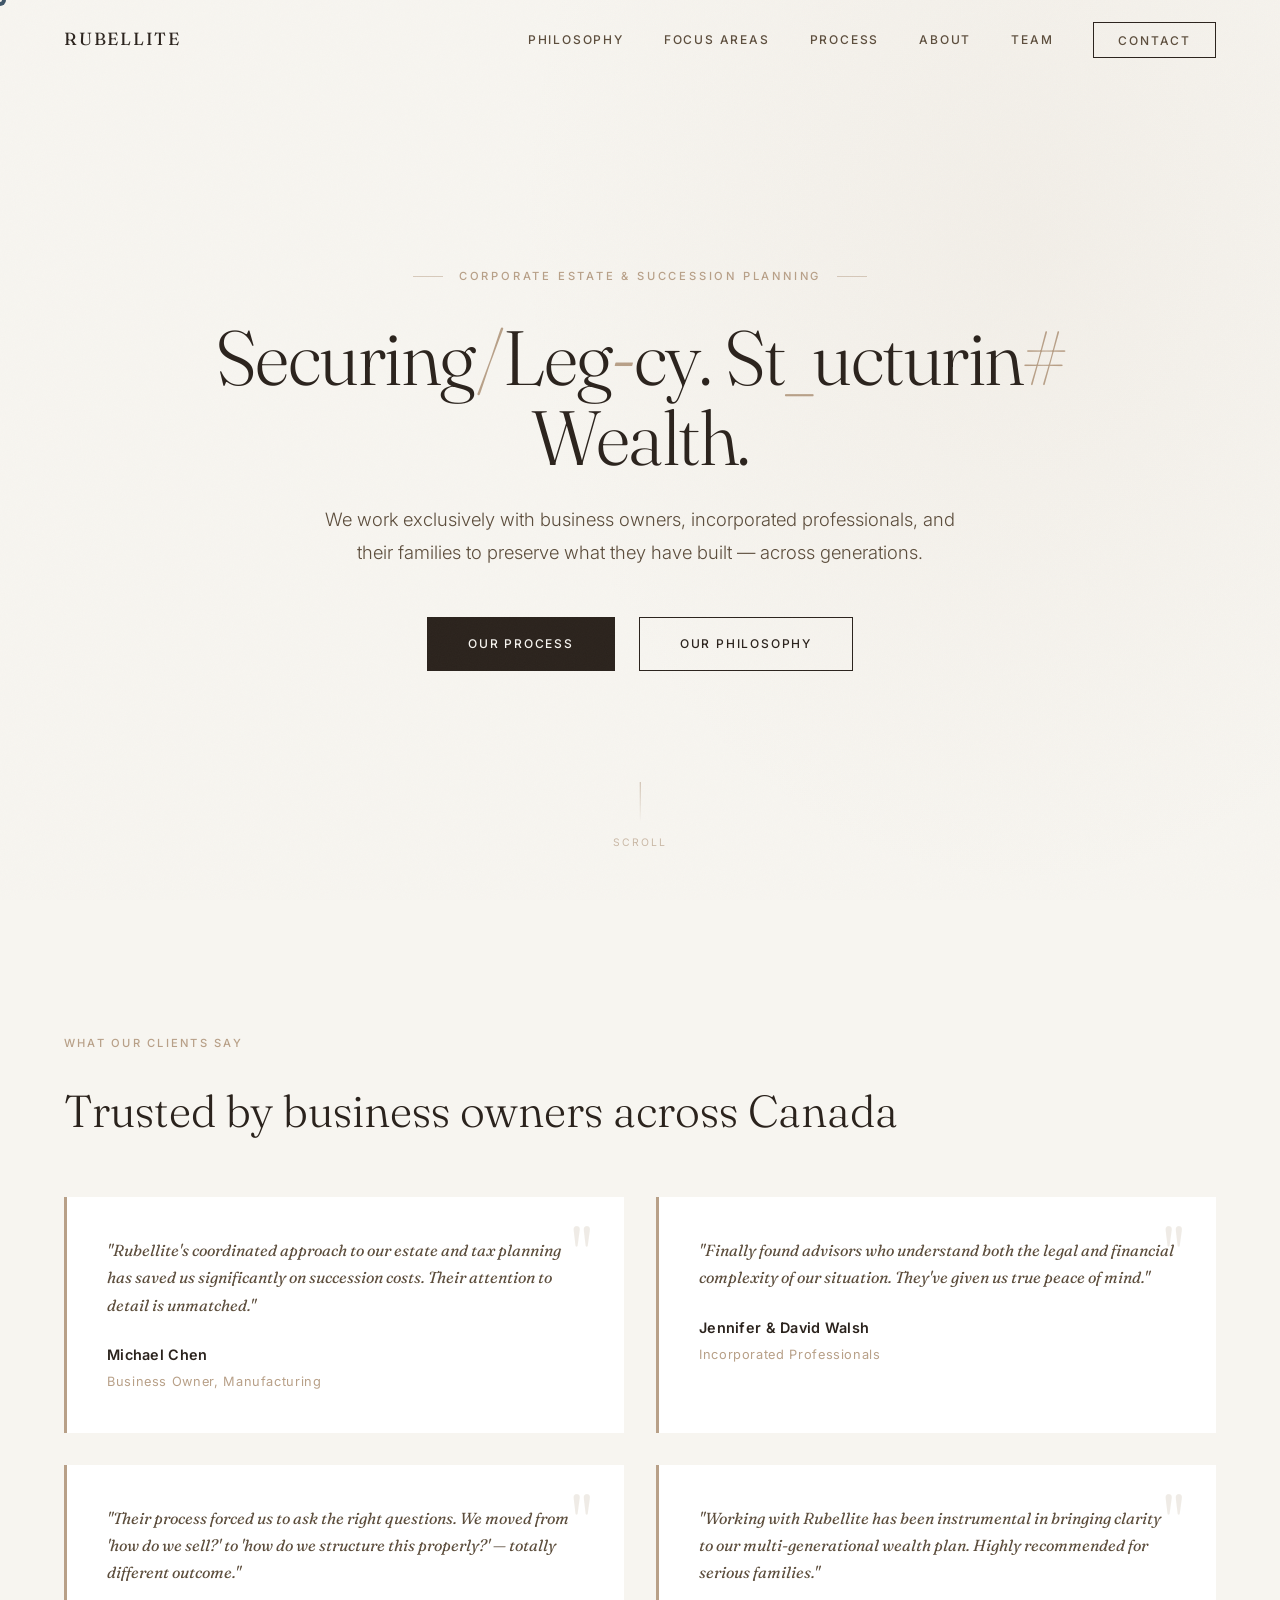
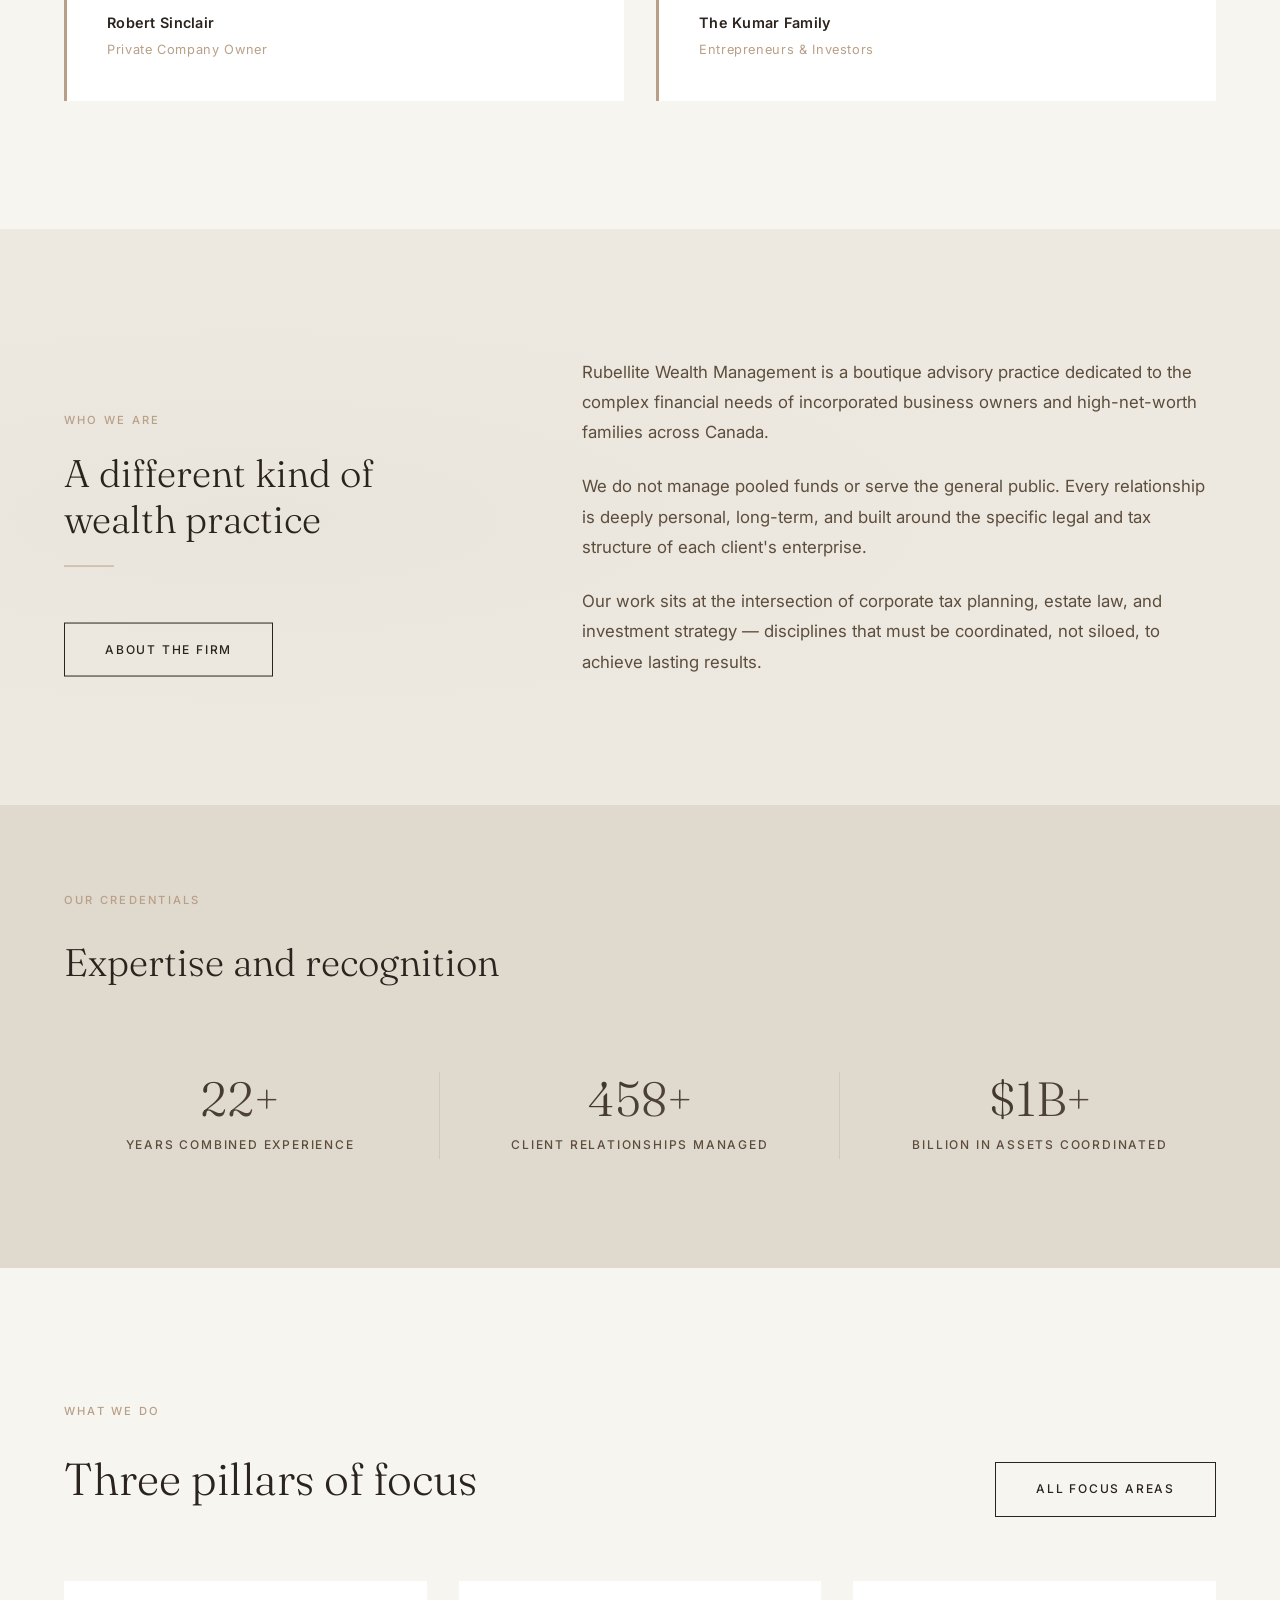
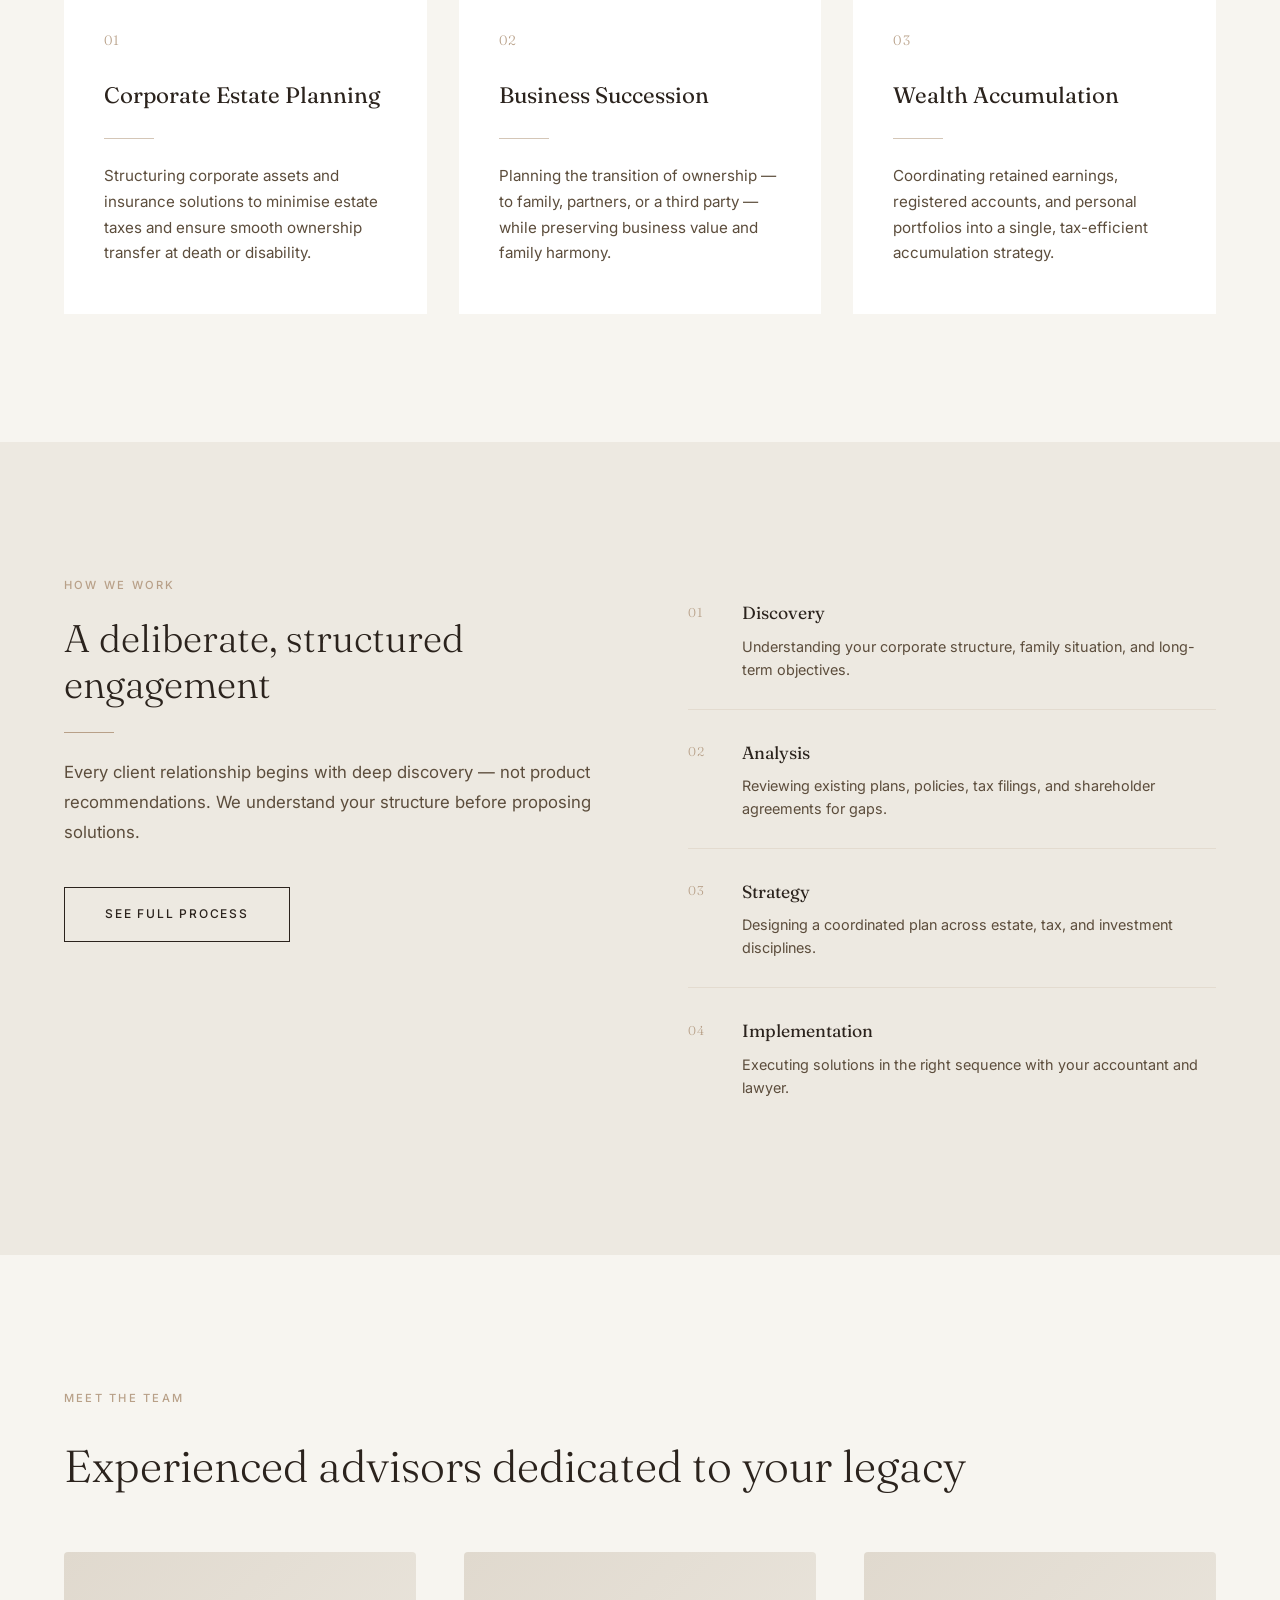
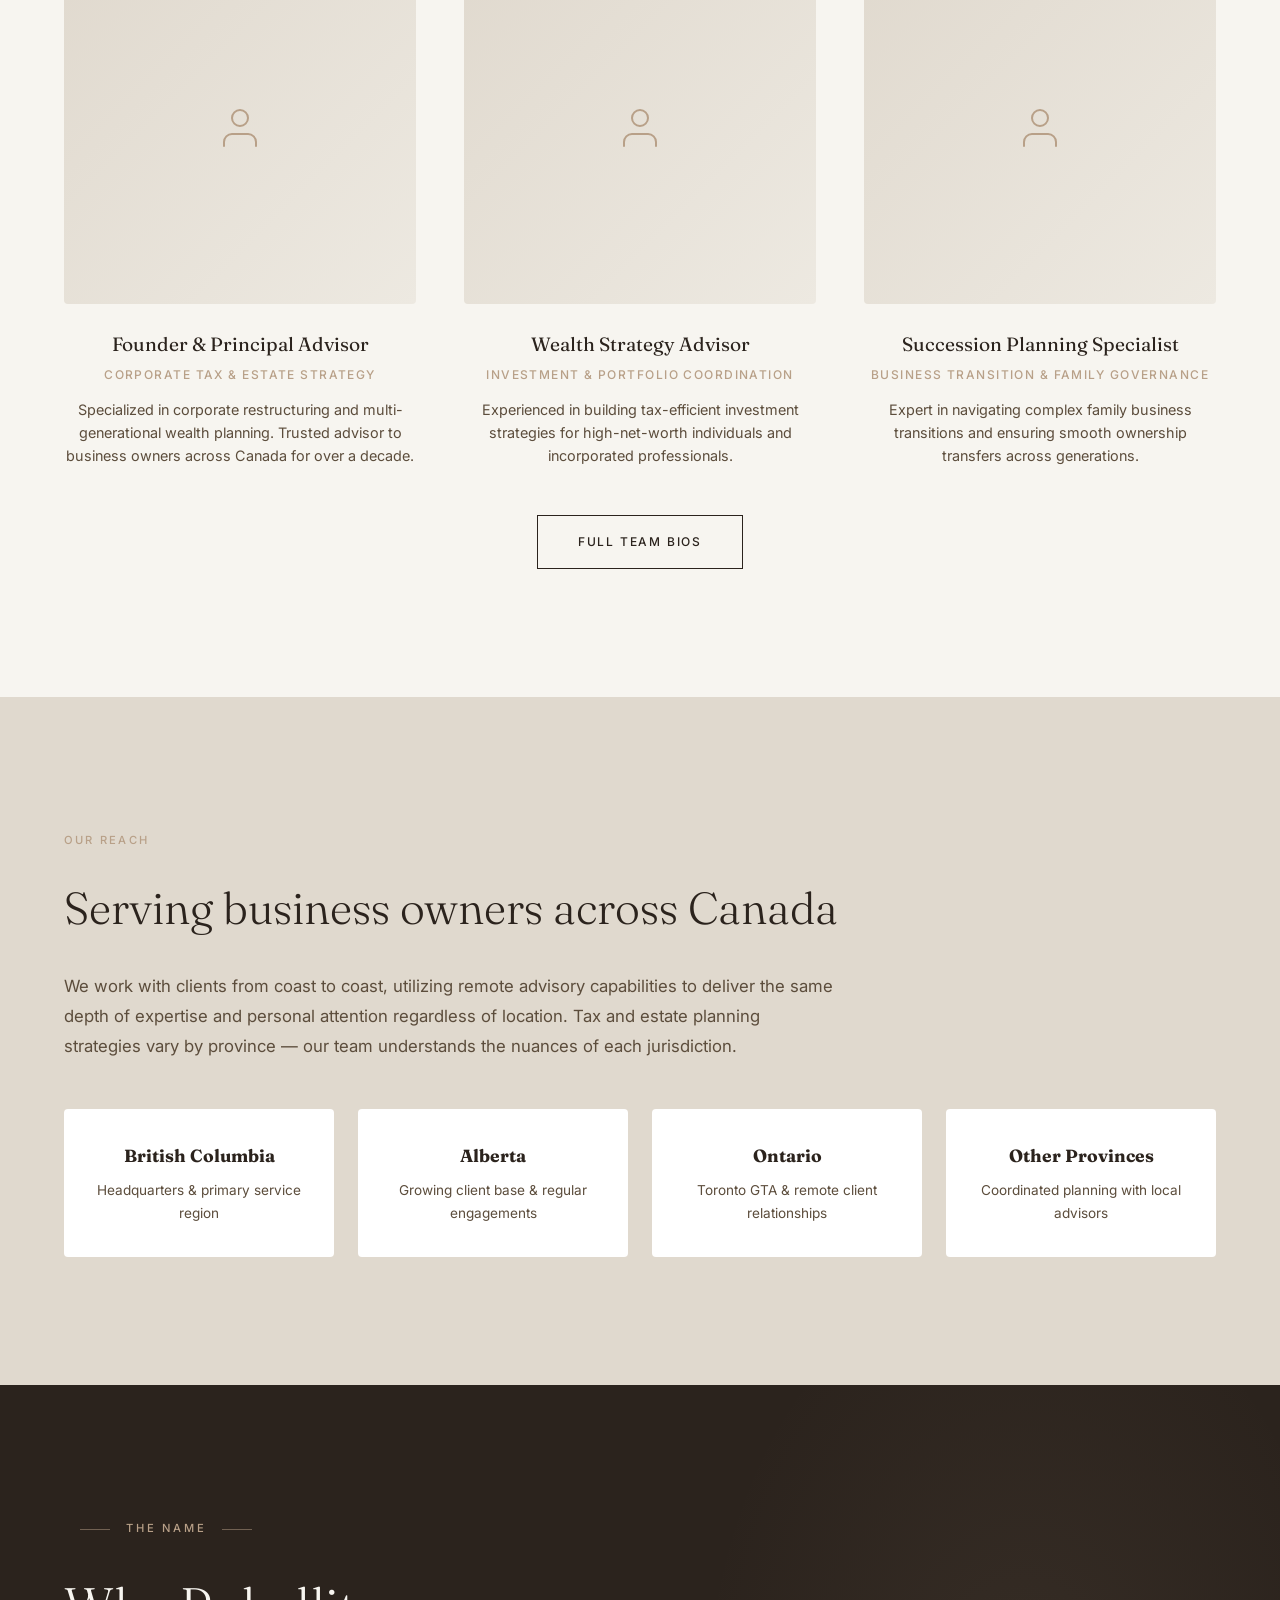
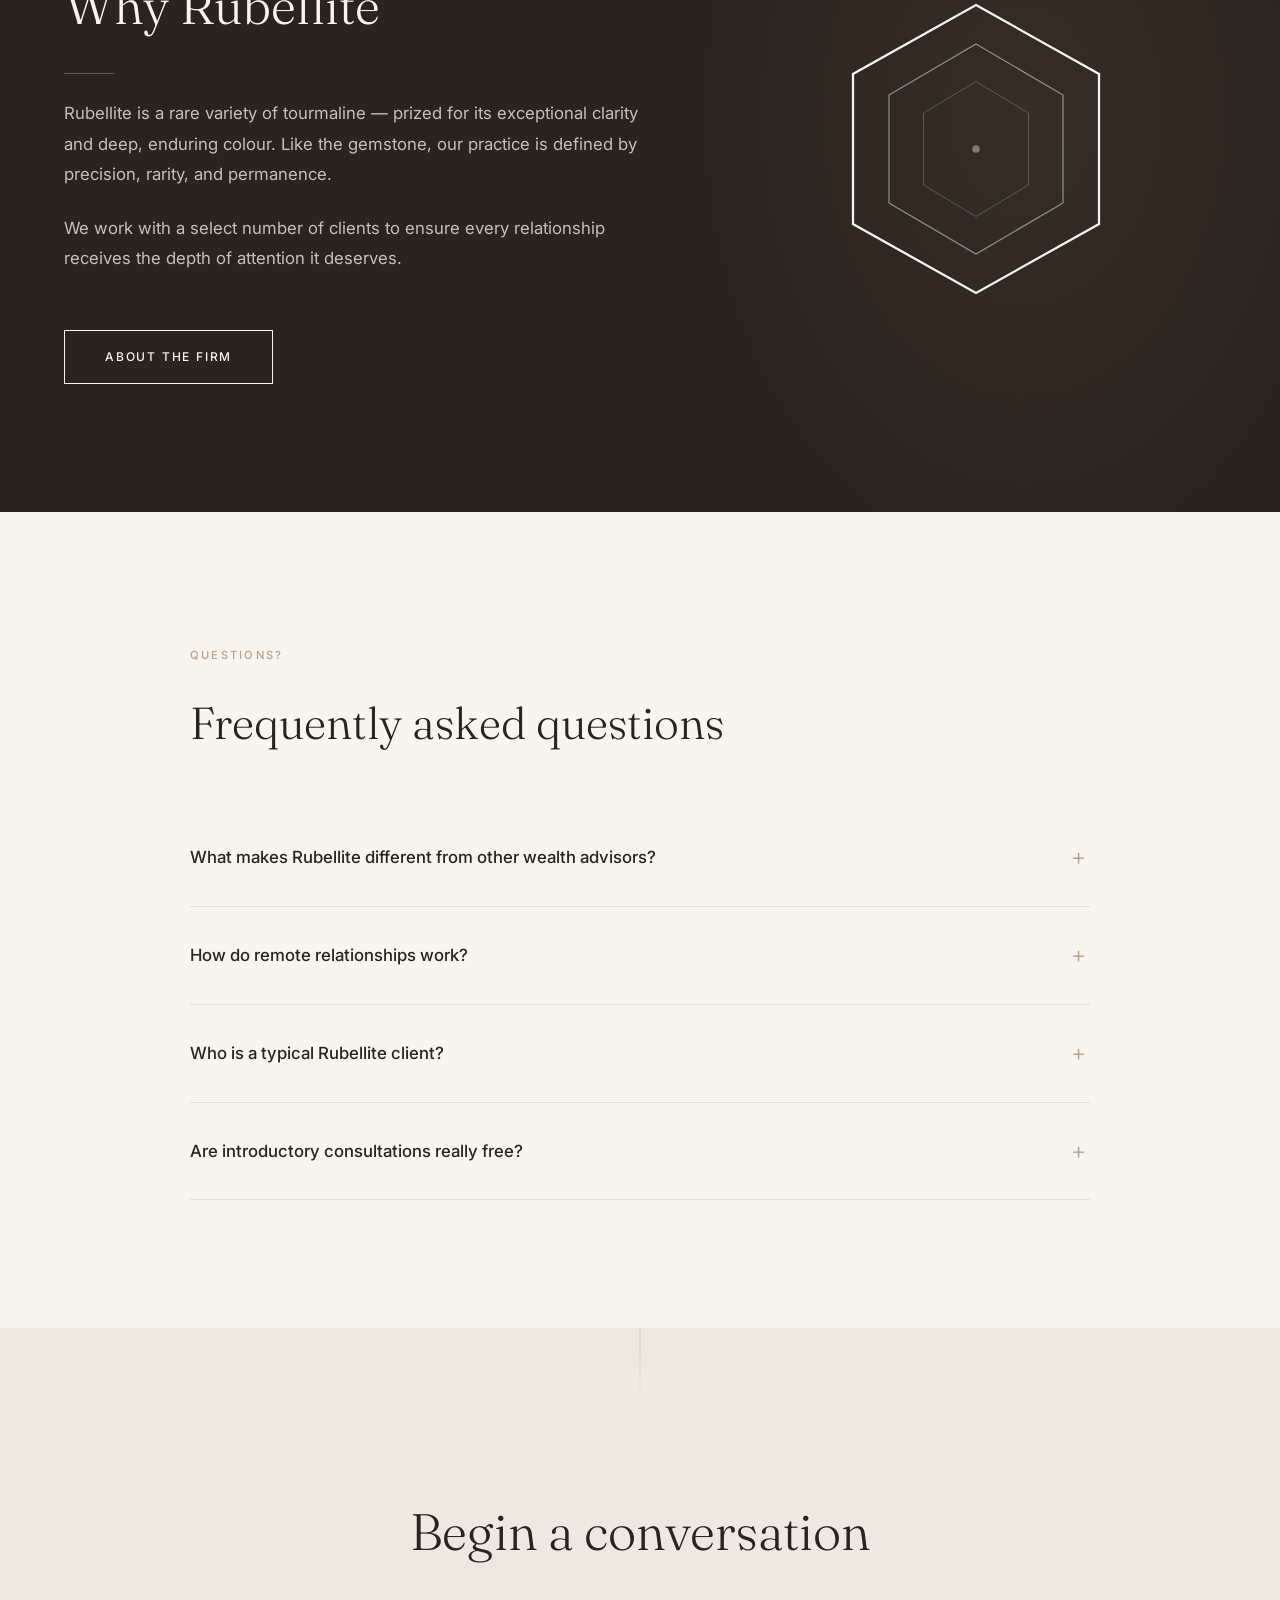
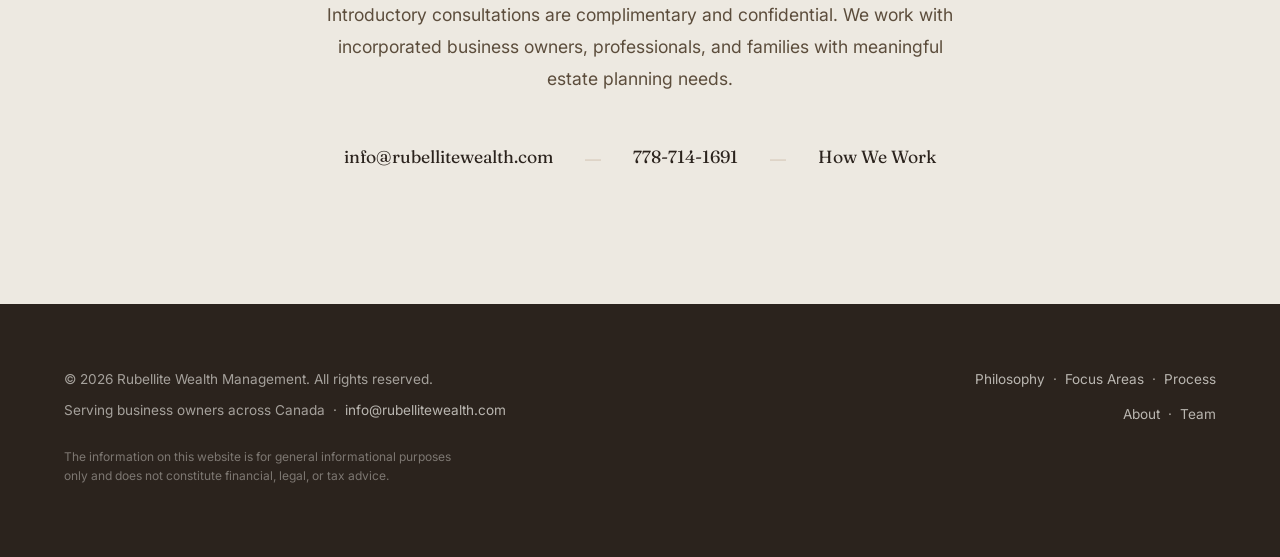
==== commit 671a7339: "Update print statement from 'Hello' to 'Goodbye'" ====
--- a/public/index.html
+++ b/public/index.html
@@ -37,6 +37,7 @@
     }
     ::selection { background: var(--bright-2); color: var(--darkest); }
 
+    /* Noise texture overlay */
     body::before {
       content: '';
       position: fixed;
@@ -45,11 +46,12 @@
       pointer-events: none;
       z-index: 9999;
       opacity: 0.025;
-      background-image: url("data:image/svg+xml,%3Csvg viewBox='0 0 256 256' xmlns='http://www.w3.org/2000/svg'%3E%3Cfilter id='noise'%3E%3CfeTurbulence type='fractalNoise' baseFrequency='0.9' numOctaves='4' stitchTiles='stitch'/%3E%3CfeColorMatrix type='saturate' values='0'/%3E%3CfeComponentTransfer%3E%3CfeFuncA type='table' tableValues='0 0.18'/%3E%3C/feComponentTransfer%3E%3C/filter%3E%3Crect width='256' height='256' filter='url(%23noise)'/%3E%3C/svg%3E");
+      background-image: url("data:image/svg+xml,%3Csvg viewBox='0 0 256 256' xmlns='http://www.w3.org/2000/svg'%3E%3Cfilter id='noise'%3E%3CfeTurbulence type='fractalNoise' baseFrequency='0.9' numOctaves='4' stitchTiles='stitch'/%3E%3C/filter%3E%3Crect width='100%25' height='100%25' filter='url(%23noise)'/%3E%3C/svg%3E");
       background-repeat: repeat;
       background-size: 256px 256px;
     }
 
+    /* Page Loader */
     .page-loader {
       position: fixed;
       inset: 0;
@@ -62,7 +64,11 @@
       gap: 2rem;
       transition: opacity 1.2s var(--transition-smooth), visibility 1.2s;
     }
-    .page-loader.hidden { opacity: 0; visibility: hidden; pointer-events: none; }
+    .page-loader.hidden {
+      opacity: 0;
+      visibility: hidden;
+      pointer-events: none;
+    }
     .loader-logo {
       font-family: var(--font-display);
       font-size: 2rem;
@@ -98,6 +104,7 @@
       100% { left: 100%; }
     }
 
+    /* Custom Cursor */
     .cursor {
       position: fixed;
       width: 12px;
@@ -127,8 +134,11 @@
       z-index: 9999;
       transform: translate(-50%, -50%);
     }
-    @media (pointer: coarse) { .cursor, .cursor-dot { display: none; } }
-
+    @media (pointer: coarse) {
+      .cursor, .cursor-dot { display: none; }
+    }
+
+    /* Navigation */
     .site-nav {
       position: fixed;
       top: 0; left: 0; right: 0;
@@ -188,584 +198,1084 @@
       color: var(--dark-1);
       text-decoration: none;
       position: relative;
+      padding: 0.25rem 0;
+      transition: color 0.3s ease;
     }
     .nav-links a::after {
       content: '';
       position: absolute;
-      bottom: -4px;
-      left: 0;
+      bottom: 0;
+      left: 50%;
       width: 0;
       height: 1px;
       background: var(--bright-2);
-      transition: width 0.4s var(--transition-smooth);
-    }
-    .nav-links a:hover::after { width: 100%; }
+      transition: width 0.4s var(--transition-smooth), left 0.4s var(--transition-smooth);
+    }
+    .nav-links a:hover { color: var(--darkest); }
+    .nav-links a:hover::after { width: 100%; left: 0; }
     .nav-cta {
+      border: 1px solid var(--darkest);
+      padding: 0.6rem 1.5rem !important;
+      transition: all 0.4s ease !important;
+    }
+    .nav-cta::after { display: none !important; }
+    .nav-cta:hover {
+      background: var(--darkest) !important;
+      color: var(--cream) !important;
+      box-shadow: 0 4px 20px rgba(43, 35, 29, 0.2);
+    }
+    .nav-toggle {
+      display: none;
+      flex-direction: column;
+      gap: 5px;
+      background: none;
+      border: none;
+      cursor: pointer;
+      padding: 0.5rem;
+    }
+    .nav-toggle span {
+      display: block;
+      width: 24px;
+      height: 1.5px;
       background: var(--darkest);
-      color: var(--cream);
-      padding: 0.8rem 1.3rem;
-      border-radius: 999px;
-      transition: transform 0.3s ease, box-shadow 0.3s ease;
-    }
-    .nav-cta:hover {
-      transform: translateY(-1px);
-      box-shadow: 0 12px 32px rgba(43, 35, 29, 0.14);
-    }
-    .nav-cta::after { display: none; }
-
+      transition: all 0.4s ease;
+    }
+    .nav-toggle.active span:nth-child(1) { transform: rotate(45deg) translate(4px, 4px); }
+    .nav-toggle.active span:nth-child(2) { opacity: 0; }
+    .nav-toggle.active span:nth-child(3) { transform: rotate(-45deg) translate(5px, -5px); }
+    @media (max-width: 900px) {
+      .site-nav { padding: 1.25rem 1.5rem; }
+      .site-nav.scrolled { padding: 1rem 1.5rem; }
+      .nav-toggle { display: flex; }
+      .nav-links {
+        position: fixed;
+        top: 0; right: -100%;
+        width: 70%; max-width: 320px;
+        height: 100vh;
+        background: var(--cream);
+        flex-direction: column;
+        padding: 6rem 2rem 2rem;
+        gap: 2rem;
+        transition: right 0.6s var(--transition-smooth);
+        box-shadow: -10px 0 40px rgba(0,0,0,0.1);
+      }
+      .nav-links.open { right: 0; }
+      .nav-links a { font-size: 0.85rem; }
+    }
+
+    /* Reveal Animations */
+    .reveal {
+      opacity: 0;
+      transform: translateY(40px);
+      transition: opacity 0.9s var(--transition-smooth), transform 0.9s var(--transition-smooth);
+    }
+    .reveal.visible {
+      opacity: 1;
+      transform: translateY(0);
+    }
+    .reveal-delay-1 { transition-delay: 0.1s; }
+    .reveal-delay-2 { transition-delay: 0.2s; }
+    .reveal-delay-3 { transition-delay: 0.3s; }
+    .reveal-delay-4 { transition-delay: 0.4s; }
+    .reveal-delay-5 { transition-delay: 0.5s; }
+    .reveal-left {
+      opacity: 0;
+      transform: translateX(-60px);
+      transition: opacity 0.9s var(--transition-smooth), transform 0.9s var(--transition-smooth);
+    }
+    .reveal-left.visible { opacity: 1; transform: translateX(0); }
+    .reveal-right {
+      opacity: 0;
+      transform: translateX(60px);
+      transition: opacity 0.9s var(--transition-smooth), transform 0.9s var(--transition-smooth);
+    }
+    .reveal-right.visible { opacity: 1; transform: translateX(0); }
+    .reveal-scale {
+      opacity: 0;
+      transform: scale(0.92);
+      transition: opacity 0.9s var(--transition-smooth), transform 0.9s var(--transition-smooth);
+    }
+    .reveal-scale.visible { opacity: 1; transform: scale(1); }
+
+    /* Hero */
     .hero {
       min-height: 100vh;
-      display: grid;
-      place-items: center;
+      display: flex;
+      align-items: center;
+      justify-content: center;
+      position: relative;
       padding: 8rem 4rem 6rem;
-      background: linear-gradient(180deg, rgba(247,245,240,0.96), rgba(247,245,240,0.98));
-      position: relative;
       overflow: hidden;
+      background: var(--cream);
     }
     .hero::before {
       content: '';
       position: absolute;
-      inset: 0;
-      background: radial-gradient(circle at top right, rgba(184,160,136,0.18), transparent 35%);
+      top: -50%; right: -20%;
+      width: 80%; height: 150%;
+      background: radial-gradient(ellipse at center, rgba(184, 160, 136, 0.08) 0%, transparent 70%);
       pointer-events: none;
+      animation: heroGlow 8s ease-in-out infinite alternate;
+    }
+    @keyframes heroGlow {
+      0% { transform: scale(1) rotate(0deg); opacity: 0.6; }
+      100% { transform: scale(1.1) rotate(5deg); opacity: 1; }
     }
     .hero-content {
-      position: relative;
-      z-index: 1;
       max-width: 900px;
       text-align: center;
+      position: relative;
+      z-index: 2;
     }
     .eyebrow {
-      display: block;
+      display: inline-block;
+      font-family: var(--font-body);
+      font-size: 0.7rem;
+      font-weight: 500;
+      letter-spacing: 0.25em;
+      text-transform: uppercase;
+      color: var(--bright-2);
+      margin-bottom: 2rem;
+      position: relative;
+    }
+    .eyebrow::before, .eyebrow::after {
+      content: '';
+      display: inline-block;
+      width: 30px;
+      height: 1px;
+      background: var(--bright-2);
+      vertical-align: middle;
+      margin: 0 1rem;
+      opacity: 0.5;
+    }
+    .hero h1 {
+      font-family: var(--font-display);
+      font-size: clamp(2.8rem, 6vw, 5rem);
+      font-weight: 300;
+      line-height: 1.05;
+      color: var(--darkest);
       margin-bottom: 1.5rem;
-      font-size: 0.72rem;
+      letter-spacing: -0.02em;
+    }
+    .hero-sub {
+      font-size: 1.15rem;
+      color: var(--dark-1);
+      max-width: 60ch;
+      margin: 0 auto 3rem;
+      font-weight: 300;
+      line-height: 1.8;
+    }
+    .hero-actions {
+      display: flex;
+      gap: 1.5rem;
+      justify-content: center;
+      flex-wrap: wrap;
+    }
+    .btn {
+      display: inline-flex;
+      align-items: center;
+      gap: 0.75rem;
+      font-family: var(--font-body);
+      font-size: 0.75rem;
+      font-weight: 500;
+      letter-spacing: 0.15em;
+      text-transform: uppercase;
+      text-decoration: none;
+      padding: 1rem 2.5rem;
+      border: 1px solid var(--darkest);
+      color: var(--darkest);
+      background: transparent;
+      cursor: pointer;
+      position: relative;
+      overflow: hidden;
+      transition: all 0.5s var(--transition-smooth);
+    }
+    .btn::before {
+      content: '';
+      position: absolute;
+      top: 0; left: -100%;
+      width: 100%; height: 100%;
+      background: var(--darkest);
+      transition: left 0.5s var(--transition-smooth);
+      z-index: -1;
+    }
+    .btn:hover {
+      color: var(--cream);
+      border-color: var(--darkest);
+      transform: translateY(-2px);
+      box-shadow: 0 10px 30px rgba(43, 35, 29, 0.15);
+    }
+    .btn:hover::before { left: 0; }
+    .btn-filled {
+      background: var(--darkest);
+      color: var(--cream);
+      border-color: var(--darkest);
+    }
+    .btn-filled::before { background: var(--bright-2); }
+    .btn-filled:hover { color: var(--darkest); border-color: var(--bright-2); }
+    .hero-scroll {
+      position: absolute;
+      bottom: 3rem;
+      left: 50%;
+      transform: translateX(-50%);
+      display: flex;
+      flex-direction: column;
+      align-items: center;
+      gap: 0.75rem;
+      font-size: 0.65rem;
       letter-spacing: 0.2em;
       text-transform: uppercase;
       color: var(--bright-2);
+      opacity: 0.7;
+      animation: scrollBounce 2s ease-in-out infinite;
+    }
+    .scroll-line {
+      width: 1px;
+      height: 40px;
+      background: linear-gradient(to bottom, var(--bright-2), transparent);
+    }
+    @keyframes scrollBounce {
+      0%, 100% { transform: translateX(-50%) translateY(0); }
+      50% { transform: translateX(-50%) translateY(8px); }
+    }
+
+    /* Section headers */
+    .intro-label {
+      display: inline-block;
+      font-family: var(--font-body);
+      font-size: 0.7rem;
+      font-weight: 500;
+      letter-spacing: 0.2em;
+      text-transform: uppercase;
+      color: var(--bright-2);
+      margin-bottom: 1.25rem;
+    }
+    .divider {
+      width: 50px;
+      height: 1px;
+      background: var(--bright-2);
+      margin: 1.5rem 0;
+      opacity: 0.6;
+    }
+
+    /* Testimonials */
+    .testimonials-section {
+      padding: 8rem 4rem;
+      max-width: 1300px;
+      margin: 0 auto;
+    }
+    .testimonials-section h2 {
+      font-family: var(--font-display);
+      font-size: clamp(1.8rem, 3.5vw, 2.8rem);
+      font-weight: 300;
+      color: var(--darkest);
+      margin-bottom: 3rem;
+    }
+    .testimonials-grid {
+      display: grid;
+      grid-template-columns: repeat(2, 1fr);
+      gap: 2rem;
+    }
+    .testimonial-card {
+      background: white;
+      padding: 2.5rem;
+      border-left: 3px solid var(--bright-2);
+      position: relative;
+      transition: transform 0.5s var(--transition-smooth), box-shadow 0.5s var(--transition-smooth);
+    }
+    .testimonial-card::before {
+      content: '"';
+      position: absolute;
+      top: 1.5rem; right: 2rem;
+      font-family: var(--font-display);
+      font-size: 4rem;
+      color: var(--light-2);
+      line-height: 1;
+      opacity: 0.5;
+      transition: opacity 0.4s ease, color 0.4s ease;
+    }
+    .testimonial-card:hover {
+      transform: translateY(-6px);
+      box-shadow: 0 20px 50px rgba(43, 35, 29, 0.08);
+    }
+    .testimonial-card:hover::before { opacity: 0.8; color: var(--bright-2); }
+    .testimonial-text {
+      font-size: 1rem;
+      font-style: italic;
+      color: var(--dark-1);
+      margin-bottom: 1.5rem;
+      line-height: 1.7;
+      font-family: var(--font-display);
+    }
+    .testimonial-author {
       font-weight: 600;
-    }
-    h1 {
-      font-family: var(--font-display);
-      font-size: clamp(3rem, 6vw, 5.5rem);
-      line-height: 0.96;
-      font-weight: 400;
-      color: var(--darkest);
-      letter-spacing: -0.05em;
-      margin: 0 0 1.5rem;
-    }
-    .hero-sub {
-      max-width: 54ch;
-      margin: 0 auto 2.5rem;
-      font-size: 1.1rem;
-      color: var(--dark-1);
-    }
-    .hero-actions {
-      display: flex;
-      justify-content: center;
-      gap: 1rem;
-      flex-wrap: wrap;
-    }
-    .btn {
-      display: inline-flex;
-      align-items: center;
-      justify-content: center;
-      padding: 1rem 1.8rem;
-      border: 1px solid var(--darkest);
-      color: var(--darkest);
-      text-decoration: none;
-      letter-spacing: 0.12em;
-      text-transform: uppercase;
-      font-size: 0.72rem;
-      font-weight: 600;
-      transition: all 0.3s ease;
+      color: var(--darkest);
+      font-size: 0.9rem;
+      letter-spacing: 0.02em;
+    }
+    .testimonial-title {
+      font-size: 0.8rem;
+      color: var(--bright-2);
+      margin-top: 0.25rem;
+      letter-spacing: 0.05em;
+    }
+
+    /* Intro Section */
+    .intro {
+      padding: 8rem 4rem;
+      background: var(--light-1);
       position: relative;
       overflow: hidden;
     }
-    .btn::before {
+    .intro::before {
       content: '';
       position: absolute;
-      inset: 0;
-      background: var(--darkest);
-      transform: translateX(-100%);
-      transition: transform 0.35s ease;
-      z-index: 0;
-    }
-    .btn > * { position: relative; z-index: 1; }
-    .btn:hover { color: var(--cream); }
-    .btn:hover::before { transform: translateX(0); }
-    .btn-filled { background: var(--darkest); color: var(--cream); }
-    .btn-filled::before { background: var(--bright-2); }
-    .btn-filled:hover { color: var(--darkest); }
-
-    .intro, .testimonials-section, .credentials-section, .focus-section, .process-preview, .team-preview, .canada-service, .faq-section, .contact-section {
-      padding: 7rem 4rem;
+      top: 0; left: 0;
+      width: 100%; height: 100%;
+      background: radial-gradient(ellipse at 20% 50%, rgba(184, 160, 136, 0.06) 0%, transparent 60%);
+      pointer-events: none;
     }
     .intro-grid {
       max-width: 1300px;
       margin: 0 auto;
       display: grid;
-      grid-template-columns: 1fr 1.3fr;
-      gap: 4rem;
+      grid-template-columns: 1fr 1.5fr;
+      gap: 6rem;
       align-items: start;
-    }
-    .intro-label {
-      display: block;
-      margin-bottom: 1rem;
-      font-size: 0.7rem;
-      letter-spacing: 0.2em;
-      text-transform: uppercase;
-      color: var(--bright-2);
-      font-weight: 600;
-    }
-    .intro-left h2, .testimonials-section h2, .credentials-section h2, .focus-header h2, .process-preview h2, .team-preview h2, .canada-service h2, .faq-section h2 {
-      font-family: var(--font-display);
-      font-size: clamp(2rem, 3vw, 3rem);
-      line-height: 1.1;
-      font-weight: 400;
-      color: var(--darkest);
-      margin: 0;
-    }
-    .divider {
-      width: 60px;
-      height: 1px;
-      background: var(--bright-2);
-      margin: 1.5rem 0;
-    }
-    .intro-right {
-      display: grid;
-      gap: 1.5rem;
+      position: relative;
+      z-index: 1;
+    }
+    .intro-left { position: sticky; top: 120px; }
+    .intro-left h2 {
+      font-family: var(--font-display);
+      font-size: clamp(1.8rem, 3vw, 2.6rem);
+      font-weight: 300;
+      color: var(--darkest);
+      line-height: 1.2;
+    }
+    .intro-right p {
       font-size: 1.05rem;
-      line-height: 1.8;
-      color: var(--dark-1);
-    }
-
-    .testimonials-section {
-      max-width: 1300px;
-      margin: 0 auto;
-    }
-    .testimonials-grid {
-      display: grid;
-      grid-template-columns: repeat(2, 1fr);
-      gap: 2rem;
-      margin-top: 3rem;
-    }
-    .testimonial-card {
-      background: white;
-      padding: 2.5rem;
-      border-left: 3px solid var(--bright-2);
-    }
-    .testimonial-text {
-      font-size: 1.05rem;
-      font-style: italic;
       color: var(--dark-1);
       margin-bottom: 1.5rem;
-      line-height: 1.6;
-    }
-    .testimonial-author {
-      font-weight: 600;
-      color: var(--darkest);
-    }
-    .testimonial-title {
-      font-size: 0.8rem;
-      color: var(--bright-2);
-      letter-spacing: 0.08em;
+      line-height: 1.8;
+    }
+    .intro-right p:last-child { margin-bottom: 0; }
+
+    /* Credentials */
+    .credentials-section {
+      padding: 5rem 4rem;
+      background: var(--light-2);
+    }
+    .credentials-inner { max-width: 1300px; margin: 0 auto; }
+    .credentials-section h2 {
+      font-family: var(--font-display);
+      font-size: clamp(1.6rem, 3vw, 2.4rem);
+      font-weight: 300;
+      color: var(--darkest);
+    }
+    .credentials-grid {
+      display: grid;
+      grid-template-columns: repeat(3, 1fr);
+      gap: 3rem;
+      margin-top: 3rem;
+    }
+    .credential-item {
+      text-align: center;
+      padding: 2rem;
+      position: relative;
+    }
+    .credential-item::after {
+      content: '';
+      position: absolute;
+      right: -1.5rem;
+      top: 20%;
+      height: 60%;
+      width: 1px;
+      background: rgba(184, 160, 136, 0.3);
+    }
+    .credential-item:last-child::after { display: none; }
+    .credential-stat {
+      font-size: 3rem;
+      font-weight: 300;
+      color: var(--darkest);
+      font-family: var(--font-display);
+      line-height: 1;
+      margin-bottom: 0.75rem;
+      background: linear-gradient(135deg, var(--darkest), var(--dark-2));
+      -webkit-background-clip: text;
+      -webkit-text-fill-color: transparent;
+      background-clip: text;
+    }
+    .credential-label {
+      font-size: 0.75rem;
+      color: var(--dark-1);
+      letter-spacing: 0.15em;
       text-transform: uppercase;
-      margin-top: 0.25rem;
-    }
-
-    .credentials-section {
-      background: var(--light-2);
-    }
-    .credentials-inner {
-      max-width: 1300px;
-      margin: 0 auto;
-    }
-    .credentials-grid {
-      margin-top: 3rem;
+      font-weight: 500;
+    }
+
+    /* Focus Section */
+    .focus-section {
+      padding: 8rem 4rem;
+      background: var(--cream);
+    }
+    .focus-section .inner { max-width: 1300px; margin: 0 auto; }
+    .focus-header {
+      display: flex;
+      justify-content: space-between;
+      align-items: flex-end;
+      margin-bottom: 4rem;
+      flex-wrap: wrap;
+      gap: 2rem;
+    }
+    .focus-header h2 {
+      font-family: var(--font-display);
+      font-size: clamp(1.8rem, 3.5vw, 2.8rem);
+      font-weight: 300;
+      color: var(--darkest);
+    }
+    .focus-grid {
       display: grid;
       grid-template-columns: repeat(3, 1fr);
       gap: 2rem;
     }
-    .credential-item { text-align: center; }
-    .credential-stat {
-      font-size: 2.5rem;
-      font-family: var(--font-display);
-      color: var(--darkest);
-      line-height: 1;
-      margin-bottom: 0.75rem;
-    }
-    .credential-label {
-      font-size: 0.75rem;
-      letter-spacing: 0.12em;
-      text-transform: uppercase;
-      color: var(--dark-1);
-    }
-
-    .focus-section {
-      background: var(--cream);
-    }
-    .focus-header {
-      max-width: 1300px;
-      margin: 0 auto 3rem;
-      display: flex;
-      justify-content: space-between;
-      gap: 1.5rem;
-      align-items: flex-end;
-      flex-wrap: wrap;
-    }
-    .focus-grid {
-      max-width: 1300px;
-      margin: 0 auto;
-      display: grid;
-      grid-template-columns: repeat(3, 1fr);
-      gap: 2rem;
-    }
     .focus-card {
       background: white;
-      padding: 2.5rem;
-      position: relative;
-      border: 1px solid rgba(60,50,42,0.06);
-    }
+      padding: 3rem 2.5rem;
+      position: relative;
+      overflow: hidden;
+      transition: transform 0.6s var(--transition-smooth), box-shadow 0.6s var(--transition-smooth);
+      cursor: default;
+    }
+    .focus-card::before {
+      content: '';
+      position: absolute;
+      top: 0; left: 0;
+      width: 100%; height: 3px;
+      background: linear-gradient(90deg, var(--bright-2), var(--light-2));
+      transform: scaleX(0);
+      transform-origin: left;
+      transition: transform 0.6s var(--transition-smooth);
+    }
+    .focus-card:hover {
+      transform: translateY(-8px);
+      box-shadow: 0 25px 60px rgba(43, 35, 29, 0.1);
+    }
+    .focus-card:hover::before { transform: scaleX(1); }
     .card-num {
       font-family: var(--font-display);
-      font-size: 0.8rem;
-      letter-spacing: 0.12em;
+      font-size: 0.85rem;
+      font-weight: 300;
       color: var(--bright-2);
+      letter-spacing: 0.1em;
+      margin-bottom: 1.5rem;
+    }
+    .focus-card h3 {
+      font-family: var(--font-display);
+      font-size: 1.4rem;
+      font-weight: 400;
+      color: var(--darkest);
       margin-bottom: 1rem;
     }
-    .focus-card h3 {
-      font-family: var(--font-display);
-      font-size: 1.5rem;
-      font-weight: 400;
-      color: var(--darkest);
-      margin: 0 0 1rem;
-    }
     .focus-card p {
+      font-size: 0.95rem;
       color: var(--dark-1);
       line-height: 1.7;
     }
 
+    /* Process Preview */
     .process-preview {
+      padding: 8rem 4rem;
       background: var(--light-1);
+      position: relative;
     }
     .process-preview-grid {
       max-width: 1300px;
       margin: 0 auto;
       display: grid;
       grid-template-columns: 1fr 1fr;
-      gap: 4rem;
+      gap: 6rem;
       align-items: start;
     }
+    .process-preview h2 {
+      font-family: var(--font-display);
+      font-size: clamp(1.8rem, 3vw, 2.6rem);
+      font-weight: 300;
+      color: var(--darkest);
+      line-height: 1.2;
+      margin-bottom: 1.5rem;
+    }
+    .process-preview p {
+      color: var(--dark-1);
+      font-size: 1.05rem;
+      line-height: 1.8;
+    }
     .step-mini {
-      display: grid;
-      grid-template-columns: 48px 1fr;
-      gap: 1rem;
-      padding: 1.5rem 0;
-      border-bottom: 1px solid rgba(184,160,136,0.22);
-    }
+      display: flex;
+      gap: 1.5rem;
+      padding: 1.75rem 0;
+      border-bottom: 1px solid rgba(184, 160, 136, 0.2);
+      transition: padding-left 0.4s ease;
+    }
+    .step-mini:hover { padding-left: 1rem; }
+    .step-mini:last-child { border-bottom: none; }
     .step-mini-num {
       font-family: var(--font-display);
+      font-size: 0.8rem;
+      font-weight: 300;
       color: var(--bright-2);
-      font-size: 0.8rem;
-      letter-spacing: 0.12em;
+      letter-spacing: 0.1em;
+      min-width: 30px;
       padding-top: 0.2rem;
     }
     .step-mini h4 {
       font-family: var(--font-display);
-      font-size: 1.2rem;
-      color: var(--darkest);
-      margin: 0 0 0.4rem;
+      font-size: 1.1rem;
+      font-weight: 400;
+      color: var(--darkest);
+      margin-bottom: 0.4rem;
     }
     .step-mini p {
+      font-size: 0.9rem;
       color: var(--dark-1);
-      line-height: 1.7;
-    }
-
+      line-height: 1.6;
+    }
+
+    /* Team Preview */
     .team-preview {
+      padding: 8rem 4rem;
       max-width: 1300px;
       margin: 0 auto;
     }
+    .team-preview h2 {
+      font-family: var(--font-display);
+      font-size: clamp(1.8rem, 3.5vw, 2.8rem);
+      font-weight: 300;
+      color: var(--darkest);
+      margin-bottom: 3rem;
+    }
     .team-grid {
-      margin-top: 3rem;
       display: grid;
       grid-template-columns: repeat(3, 1fr);
-      gap: 2rem;
+      gap: 3rem;
     }
     .team-card {
       text-align: center;
+      position: relative;
     }
     .team-card-img {
       width: 100%;
       aspect-ratio: 1;
-      background: var(--light-2);
+      background: linear-gradient(135deg, var(--light-2), var(--light-1));
+      border-radius: 4px;
+      margin-bottom: 1.5rem;
       display: flex;
       align-items: center;
       justify-content: center;
-      font-size: 3rem;
-      margin-bottom: 1.5rem;
-      border-radius: 8px;
-    }
+      color: var(--bright-2);
+      overflow: hidden;
+      position: relative;
+      transition: transform 0.6s var(--transition-smooth), box-shadow 0.6s var(--transition-smooth);
+    }
+    .team-card-img::after {
+      content: '';
+      position: absolute;
+      inset: 0;
+      background: linear-gradient(135deg, transparent 40%, rgba(184, 160, 136, 0.15) 100%);
+      opacity: 0;
+      transition: opacity 0.5s ease;
+    }
+    .team-card:hover .team-card-img {
+      transform: translateY(-6px);
+      box-shadow: 0 20px 40px rgba(43, 35, 29, 0.1);
+    }
+    .team-card:hover .team-card-img::after { opacity: 1; }
     .team-card h3 {
       font-family: var(--font-display);
-      font-size: 1.3rem;
-      color: var(--darkest);
-      margin: 0 0 0.35rem;
+      font-size: 1.2rem;
+      font-weight: 400;
+      color: var(--darkest);
+      margin-bottom: 0.3rem;
     }
     .team-card .title {
       font-size: 0.75rem;
+      color: var(--bright-2);
       letter-spacing: 0.12em;
       text-transform: uppercase;
-      color: var(--bright-2);
-      margin-bottom: 0.8rem;
+      font-weight: 500;
+      margin-bottom: 0.75rem;
     }
     .team-card .bio {
+      font-size: 0.9rem;
       color: var(--dark-1);
-      line-height: 1.7;
-    }
-
+      line-height: 1.6;
+    }
+
+    /* Canada Service */
     .canada-service {
+      padding: 8rem 4rem;
       background: var(--light-2);
     }
-    .canada-service-inner {
-      max-width: 1300px;
-      margin: 0 auto;
+    .canada-service-inner { max-width: 1300px; margin: 0 auto; }
+    .canada-service h2 {
+      font-family: var(--font-display);
+      font-size: clamp(1.8rem, 3.5vw, 2.8rem);
+      font-weight: 300;
+      color: var(--darkest);
+      margin-bottom: 1.5rem;
     }
     .service-intro {
+      font-size: 1.05rem;
+      color: var(--dark-1);
       max-width: 70ch;
-      margin-top: 1rem;
-      color: var(--dark-1);
+      margin-bottom: 3rem;
       line-height: 1.8;
     }
     .regions-grid {
-      margin-top: 2.5rem;
       display: grid;
       grid-template-columns: repeat(4, 1fr);
       gap: 1.5rem;
     }
     .region-item {
       background: white;
-      padding: 1.75rem 1rem;
+      padding: 2rem 1.5rem;
       text-align: center;
       border-radius: 4px;
-    }
+      transition: transform 0.5s var(--transition-smooth), box-shadow 0.5s var(--transition-smooth);
+      position: relative;
+      overflow: hidden;
+    }
+    .region-item::before {
+      content: '';
+      position: absolute;
+      bottom: 0; left: 0;
+      width: 100%; height: 2px;
+      background: var(--bright-2);
+      transform: scaleX(0);
+      transform-origin: center;
+      transition: transform 0.5s var(--transition-smooth);
+    }
+    .region-item:hover {
+      transform: translateY(-4px);
+      box-shadow: 0 15px 40px rgba(43, 35, 29, 0.08);
+    }
+    .region-item:hover::before { transform: scaleX(1); }
     .region-item h3 {
       font-family: var(--font-display);
       font-size: 1.1rem;
       color: var(--darkest);
-      margin-bottom: 0.4rem;
+      margin-bottom: 0.5rem;
     }
     .region-item p {
+      font-size: 0.85rem;
       color: var(--dark-1);
-      font-size: 0.9rem;
-      line-height: 1.6;
-    }
-
+    }
+
+    /* Gem Section */
+    .gem-section {
+      padding: 8rem 4rem;
+      background: var(--darkest);
+      color: var(--cream);
+      position: relative;
+      overflow: hidden;
+    }
+    .gem-section::before {
+      content: '';
+      position: absolute;
+      top: -30%; right: -10%;
+      width: 60%; height: 150%;
+      background: radial-gradient(ellipse at center, rgba(184, 160, 136, 0.08) 0%, transparent 60%);
+      pointer-events: none;
+      animation: gemPulse 6s ease-in-out infinite alternate;
+    }
+    @keyframes gemPulse {
+      0% { transform: scale(1); opacity: 0.5; }
+      100% { transform: scale(1.15); opacity: 0.9; }
+    }
+    .gem-inner {
+      max-width: 1300px;
+      margin: 0 auto;
+      display: grid;
+      grid-template-columns: 1.2fr 1fr;
+      gap: 6rem;
+      align-items: center;
+      position: relative;
+      z-index: 1;
+    }
+    .gem-section .eyebrow {
+      color: var(--bright-2);
+      margin-bottom: 1.5rem;
+    }
+    .gem-section .eyebrow::before,
+    .gem-section .eyebrow::after {
+      background: var(--bright-2);
+    }
+    .gem-section h2 {
+      font-family: var(--font-display);
+      font-size: clamp(2rem, 4vw, 3.2rem);
+      font-weight: 300;
+      color: var(--cream);
+      margin-bottom: 1.5rem;
+    }
+    .gem-section p {
+      color: rgba(247, 245, 240, 0.75);
+      font-size: 1.05rem;
+      line-height: 1.8;
+      margin-bottom: 1.5rem;
+    }
+    .gem-section .btn {
+      border-color: var(--cream);
+      color: var(--cream);
+    }
+    .gem-section .btn::before { background: var(--cream); }
+    .gem-section .btn:hover { color: var(--darkest); }
+    .gem-mark {
+      display: flex;
+      align-items: center;
+      justify-content: center;
+    }
+    .gem-mark svg {
+      width: 100%;
+      max-width: 300px;
+      animation: gemRotate 30s linear infinite;
+    }
+    @keyframes gemRotate {
+      from { transform: rotate(0deg); }
+      to { transform: rotate(360deg); }
+    }
+
+    /* FAQ Section */
     .faq-section {
+      padding: 8rem 4rem;
       background: var(--cream);
     }
-    .faq-inner {
-      max-width: 900px;
-      margin: 0 auto;
+    .faq-inner { max-width: 900px; margin: 0 auto; }
+    .faq-section h2 {
+      font-family: var(--font-display);
+      font-size: clamp(1.8rem, 3.5vw, 2.8rem);
+      font-weight: 300;
+      color: var(--darkest);
+      margin-bottom: 3rem;
     }
     .faq-item {
-      border-bottom: 1px solid rgba(184,160,136,0.2);
-      padding: 1.25rem 0;
+      margin-bottom: 0;
+      border-bottom: 1px solid rgba(184, 160, 136, 0.25);
+      overflow: hidden;
     }
     .faq-question {
-      font-weight: 600;
+      font-size: 1.05rem;
+      font-weight: 500;
       color: var(--darkest);
       cursor: pointer;
       display: flex;
       justify-content: space-between;
       align-items: center;
-      gap: 1rem;
-    }
+      user-select: none;
+      padding: 1.75rem 0;
+      transition: color 0.3s ease;
+      position: relative;
+    }
+    .faq-question::before {
+      content: '';
+      position: absolute;
+      bottom: 0; left: 0;
+      width: 0; height: 1px;
+      background: var(--bright-2);
+      transition: width 0.5s var(--transition-smooth);
+    }
+    .faq-question:hover { color: var(--bright-2); }
+    .faq-question:hover::before { width: 100%; }
     .faq-toggle {
       font-size: 1.5rem;
+      font-weight: 300;
       color: var(--bright-2);
-      transition: transform 0.3s ease;
+      transition: transform 0.5s var(--transition-bounce);
+      min-width: 24px;
+      text-align: center;
     }
     .faq-answer {
       max-height: 0;
       overflow: hidden;
-      transition: max-height 0.3s ease;
+      transition: max-height 0.6s var(--transition-smooth), padding 0.4s ease;
       color: var(--dark-1);
       line-height: 1.7;
     }
-    .faq-item.active .faq-answer { max-height: 360px; margin-top: 1rem; }
-    .faq-item.active .faq-toggle { transform: rotate(45deg); }
-
+    .faq-answer p {
+      padding-bottom: 1.75rem;
+      font-size: 0.95rem;
+    }
+    .faq-item.active .faq-answer { max-height: 300px; }
+    .faq-item.active .faq-toggle { transform: rotate(180deg); }
+
+    /* Contact Section */
     .contact-section {
-      background: var(--darkest);
+      padding: 8rem 4rem;
+      background: var(--light-1);
       text-align: center;
-      color: var(--cream);
+      position: relative;
+      overflow: hidden;
+    }
+    .contact-section::before {
+      content: '';
+      position: absolute;
+      top: 0; left: 50%;
+      transform: translateX(-50%);
+      width: 1px;
+      height: 80px;
+      background: linear-gradient(to bottom, var(--bright-2), transparent);
+      opacity: 0.5;
     }
     .contact-section h2 {
-      color: var(--cream);
-      font-family: var(--font-display);
-      font-size: clamp(2.2rem, 4vw, 3.4rem);
-      font-weight: 400;
-      margin: 0;
-    }
-    .lead {
-      max-width: 62ch;
-      margin: 1rem auto 2rem;
-      color: rgba(247,245,240,0.8);
-      line-height: 1.7;
+      font-family: var(--font-display);
+      font-size: clamp(2rem, 4vw, 3.5rem);
+      font-weight: 300;
+      color: var(--darkest);
+      margin-bottom: 1.5rem;
+      margin-top: 2rem;
+    }
+    .contact-section .lead {
+      font-size: 1.1rem;
+      color: var(--dark-1);
+      max-width: 60ch;
+      margin: 0 auto 3rem;
+      line-height: 1.8;
     }
     .contact-links {
       display: flex;
+      gap: 2rem;
       justify-content: center;
+      align-items: center;
       flex-wrap: wrap;
-      gap: 1rem;
-      font-weight: 500;
-    }
-    .contact-links a { color: var(--cream); }
-
+    }
+    .contact-links a {
+      font-family: var(--font-display);
+      font-size: 1.1rem;
+      color: var(--darkest);
+      text-decoration: none;
+      position: relative;
+      padding-bottom: 0.25rem;
+      transition: color 0.3s ease;
+    }
+    .contact-links a::after {
+      content: '';
+      position: absolute;
+      bottom: 0; left: 0;
+      width: 0; height: 1px;
+      background: var(--bright-2);
+      transition: width 0.4s var(--transition-smooth);
+    }
+    .contact-links a:hover { color: var(--bright-2); }
+    .contact-links a:hover::after { width: 100%; }
+    .contact-links span { color: rgba(184, 160, 136, 0.4); }
+
+    /* Footer */
     .site-footer {
-      display: flex;
-      justify-content: space-between;
-      align-items: flex-start;
-      gap: 2rem;
-      padding: 2.5rem 4rem 4rem;
-      background: var(--cream);
-      color: var(--dark-1);
-    }
-    .site-footer a { color: var(--dark-1); }
-
-    @media (max-width: 900px) {
-      .site-nav { padding: 1.25rem 2rem; }
-      .nav-links { gap: 1.25rem; }
-      .hero, .intro, .testimonials-section, .credentials-section, .focus-section, .process-preview, .team-preview, .canada-service, .faq-section, .contact-section { padding-left: 2rem; padding-right: 2rem; }
-      .intro-grid, .process-preview-grid, .team-grid, .regions-grid, .focus-grid { grid-template-columns: 1fr; }
-      .credentials-grid { grid-template-columns: repeat(2,1fr); }
-      .site-footer { flex-direction: column; }
-    }
-    @media (max-width: 560px) {
-      .nav-links { display: none; }
-      .hero-actions { flex-direction: column; }
-      .credentials-grid { grid-template-columns: 1fr; }
-      .site-footer { padding-left: 2rem; padding-right: 2rem; }
-    }
+      padding: 4rem;
+      background: var(--darkest);
+      color: var(--cream);
+      display: grid;
+      grid-template-columns: 2fr 1fr;
+      gap: 4rem;
+    }
+    .site-footer p {
+      color: rgba(247, 245, 240, 0.6);
+      font-size: 0.85rem;
+      margin-bottom: 0.5rem;
+    }
+    .site-footer a {
+      color: rgba(247, 245, 240, 0.7);
+      text-decoration: none;
+      transition: color 0.3s ease;
+    }
+    .site-footer a:hover { color: var(--bright-2); }
+    .footer-disclaimer {
+      margin-top: 1.5rem;
+      font-size: 0.75rem !important;
+      color: rgba(247, 245, 240, 0.4) !important;
+      max-width: 50ch;
+      line-height: 1.6;
+    }
+    .footer-right { text-align: right; }
+    .footer-right p { margin-bottom: 0.75rem; }
+
+    /* Responsive */
+    @media (max-width: 1024px) {
+      .testimonials-grid, .focus-grid, .team-grid { grid-template-columns: repeat(2, 1fr); }
+      .regions-grid { grid-template-columns: repeat(2, 1fr); }
+      .intro-grid, .process-preview-grid, .gem-inner {
+        grid-template-columns: 1fr;
+        gap: 3rem;
+      }
+      .intro-left { position: relative; top: 0; }
+    }
+    @media (max-width: 768px) {
+      .hero { padding: 7rem 1.5rem 5rem; }
+      .testimonials-section, .intro, .credentials-section, .focus-section,
+      .process-preview, .team-preview, .canada-service, .gem-section,
+      .faq-section, .contact-section { padding: 5rem 1.5rem; }
+      .testimonials-grid, .focus-grid, .team-grid, .credentials-grid, .regions-grid { grid-template-columns: 1fr; }
+      .credential-item::after { display: none; }
+      .site-footer {
+        grid-template-columns: 1fr;
+        text-align: center;
+        gap: 2rem;
+      }
+      .footer-right { text-align: center; }
+      .hero-actions { flex-direction: column; align-items: center; }
+      .btn { width: 100%; max-width: 280px; justify-content: center; }
+      .contact-links { flex-direction: column; gap: 1rem; }
+      .focus-header { flex-direction: column; align-items: flex-start; }
+    }
+
+    /* Smooth scrollbar */
+    ::-webkit-scrollbar { width: 8px; }
+    ::-webkit-scrollbar-track { background: var(--cream); }
+    ::-webkit-scrollbar-thumb { background: var(--light-2); border-radius: 4px; }
+    ::-webkit-scrollbar-thumb:hover { background: var(--bright-2); }
   </style>
+<base target="_blank">
 </head>
 <body>
-  <nav class="site-nav">
-    <a href="/index.html" class="nav-logo" aria-label="Rubellite Wealth Management home">Rubellite</a>
-    <ul class="nav-links" role="list">
-      <li><a href="/philosophy.html">Philosophy</a></li>
-      <li><a href="/focus.html">Focus Areas</a></li>
-      <li><a href="/process.html">Process</a></li>
-      <li><a href="/about.html">About</a></li>
-      <li><a href="/practice.html">Practice Areas</a></li>
+
+  <!-- Page Loader -->
+  <div class="page-loader" id="pageLoader">
+    <div class="loader-logo">Rubellite</div>
+    <div class="loader-bar"></div>
+  </div>
+
+  <!-- Custom Cursor -->
+  <div class="cursor" id="cursor"></div>
+  <div class="cursor-dot" id="cursorDot"></div>
+
+  <!-- Navigation -->
+  <nav class="site-nav" id="siteNav">
+    <a href="#" class="nav-logo" aria-label="Rubellite Wealth Management home">Rubellite</a>
+    <button class="nav-toggle" id="navToggle" aria-label="Toggle navigation" aria-expanded="false">
+      <span></span><span></span><span></span>
+    </button>
+    <ul class="nav-links" id="navLinks" role="list">
+      <li><a href="#philosophy">Philosophy</a></li>
+      <li><a href="#focus">Focus Areas</a></li>
+      <li><a href="#process">Process</a></li>
+      <li><a href="#about">About</a></li>
+      <li><a href="#team">Team</a></li>
       <li><a href="#contact" class="nav-cta">Contact</a></li>
     </ul>
   </nav>
 
   <main>
+    <!-- Hero Section -->
     <section class="hero" aria-label="Introduction">
       <div class="hero-content">
-        <span class="eyebrow">Corporate Estate &amp; Succession Planning</span>
-        <h1>Securing Legacy.<br>Structuring Wealth.</h1>
-        <p class="hero-sub">We work exclusively with business owners, incorporated professionals, and their families to preserve what they have built — across generations.</p>
-        <div class="hero-actions">
-          <a href="/process.html" class="btn btn-filled">Our Process</a>
-          <a href="/philosophy.html" class="btn">Our Philosophy</a>
-        </div>
+        <span class="eyebrow reveal">Corporate Estate & Succession Planning</span>
+        <h1 class="reveal reveal-delay-1">Securing Legacy.<br>Structuring Wealth.</h1>
+        <p class="hero-sub reveal reveal-delay-2">We work exclusively with business owners, incorporated professionals, and their families to preserve what they have built — across generations.</p>
+        <div class="hero-actions reveal reveal-delay-3">
+          <a href="#process" class="btn btn-filled">Our Process</a>
+          <a href="#philosophy" class="btn">Our Philosophy</a>
+        </div>
+      </div>
+      <div class="hero-scroll" aria-hidden="true">
+        <span class="scroll-line"></span>
+        <span>Scroll</span>
       </div>
     </section>
 
-    <section class="intro" aria-labelledby="intro-heading">
-      <div class="intro-grid">
-        <div class="intro-left">
-          <span class="intro-label">Who We Are</span>
-          <h2 id="intro-heading">A different kind of wealth practice</h2>
-          <div class="divider"></div>
-          <a href="/about.html" class="btn" style="margin-top:2rem;">About the Firm</a>
-        </div>
-        <div class="intro-right">
-          <p>Rubellite Wealth Management is a boutique advisory practice dedicated to the complex financial needs of incorporated business owners and high-net-worth families across Canada.</p>
-          <p>We do not manage pooled funds or serve the general public. Every relationship is deeply personal, long-term, and built around the specific legal and tax structure of each client's enterprise.</p>
-          <p>Our work sits at the intersection of corporate tax planning, estate law, and investment strategy — disciplines that must be coordinated, not siloed, to achieve lasting results.</p>
-        </div>
-      </div>
-    </section>
-
+    <!-- Testimonials Section -->
     <section class="testimonials-section" aria-labelledby="testimonials-heading">
       <div>
-        <span class="intro-label">What Our Clients Say</span>
-        <h2 id="testimonials-heading">Trusted by business owners across Canada</h2>
+        <span class="intro-label reveal">What Our Clients Say</span>
+        <h2 id="testimonials-heading" class="reveal reveal-delay-1">Trusted by business owners across Canada</h2>
       </div>
       <div class="testimonials-grid">
-        <article class="testimonial-card">
+        <div class="testimonial-card reveal reveal-delay-1">
           <p class="testimonial-text">"Rubellite's coordinated approach to our estate and tax planning has saved us significantly on succession costs. Their attention to detail is unmatched."</p>
           <p class="testimonial-author">Michael Chen</p>
           <p class="testimonial-title">Business Owner, Manufacturing</p>
-        </article>
-        <article class="testimonial-card">
+        </div>
+        <div class="testimonial-card reveal reveal-delay-2">
           <p class="testimonial-text">"Finally found advisors who understand both the legal and financial complexity of our situation. They've given us true peace of mind."</p>
-          <p class="testimonial-author">Jennifer &amp; David Walsh</p>
+          <p class="testimonial-author">Jennifer & David Walsh</p>
           <p class="testimonial-title">Incorporated Professionals</p>
-        </article>
-        <article class="testimonial-card">
+        </div>
+        <div class="testimonial-card reveal reveal-delay-3">
           <p class="testimonial-text">"Their process forced us to ask the right questions. We moved from 'how do we sell?' to 'how do we structure this properly?' — totally different outcome."</p>
           <p class="testimonial-author">Robert Sinclair</p>
           <p class="testimonial-title">Private Company Owner</p>
-        </article>
-        <article class="testimonial-card">
+        </div>
+        <div class="testimonial-card reveal reveal-delay-4">
           <p class="testimonial-text">"Working with Rubellite has been instrumental in bringing clarity to our multi-generational wealth plan. Highly recommended for serious families."</p>
           <p class="testimonial-author">The Kumar Family</p>
-          <p class="testimonial-title">Entrepreneurs &amp; Investors</p>
-        </article>
+          <p class="testimonial-title">Entrepreneurs & Investors</p>
+        </div>
       </div>
     </section>
 
+    <!-- Intro Section (Who We Are) -->
+    <section class="intro" id="philosophy" aria-labelledby="intro-heading">
+      <div class="intro-grid">
+        <div class="intro-left">
+          <span class="intro-label reveal">Who We Are</span>
+          <h2 id="intro-heading" class="reveal reveal-delay-1">A different kind of wealth practice</h2>
+          <div class="divider reveal reveal-delay-2"></div>
+          <a href="#about" class="btn reveal reveal-delay-3" style="margin-top:2rem;">About the Firm</a>
+        </div>
+        <div class="intro-right">
+          <p class="reveal reveal-delay-1">Rubellite Wealth Management is a boutique advisory practice dedicated to the complex financial needs of incorporated business owners and high-net-worth families across Canada.</p>
+          <p class="reveal reveal-delay-2">We do not manage pooled funds or serve the general public. Every relationship is deeply personal, long-term, and built around the specific legal and tax structure of each client's enterprise.</p>
+          <p class="reveal reveal-delay-3">Our work sits at the intersection of corporate tax planning, estate law, and investment strategy — disciplines that must be coordinated, not siloed, to achieve lasting results.</p>
+        </div>
+      </div>
+    </section>
+
+    <!-- Credentials Section -->
     <section class="credentials-section" aria-labelledby="credentials-heading">
       <div class="credentials-inner">
         <div>
-          <span class="intro-label">Our Credentials</span>
-          <h2 id="credentials-heading">Expertise and recognition</h2>
+          <span class="intro-label reveal">Our Credentials</span>
+          <h2 id="credentials-heading" class="reveal reveal-delay-1">Expertise and recognition</h2>
         </div>
         <div class="credentials-grid">
-          <div class="credential-item">
-            <div class="credential-stat">25+</div>
+          <div class="credential-item reveal reveal-delay-1">
+            <div class="credential-stat" data-count="25">0</div>
             <p class="credential-label">Years Combined Experience</p>
           </div>
-          <div class="credential-item">
-            <div class="credential-stat">500+</div>
+          <div class="credential-item reveal reveal-delay-2">
+            <div class="credential-stat" data-count="500">0</div>
             <p class="credential-label">Client Relationships Managed</p>
           </div>
-          <div class="credential-item">
-            <div class="credential-stat">$2B+</div>
-            <p class="credential-label">Assets Coordinated</p>
+          <div class="credential-item reveal reveal-delay-3">
+            <div class="credential-stat" data-count="2">0</div>
+            <p class="credential-label">Billion in Assets Coordinated</p>
           </div>
         </div>
       </div>
     </section>
 
-    <section class="focus-section" aria-labelledby="focus-heading">
+    <!-- Focus Section (Three Pillars) -->
+    <section class="focus-section" id="focus" aria-labelledby="focus-heading">
       <div class="inner">
         <div class="focus-header">
           <div>
-            <span class="intro-label">What We Do</span>
-            <h2 id="focus-heading">Three pillars of focus</h2>
-          </div>
-          <a href="/focus.html" class="btn">All Focus Areas</a>
+            <span class="intro-label reveal">What We Do</span>
+            <h2 id="focus-heading" class="reveal reveal-delay-1">Three pillars of focus</h2>
+          </div>
+          <a href="#" class="btn reveal reveal-delay-2">All Focus Areas</a>
         </div>
         <div class="focus-grid" role="list">
-          <article class="focus-card" role="listitem">
+          <article class="focus-card reveal reveal-delay-1" role="listitem">
             <div class="card-num">01</div>
             <h3>Corporate Estate Planning</h3>
             <div class="divider"></div>
             <p>Structuring corporate assets and insurance solutions to minimise estate taxes and ensure smooth ownership transfer at death or disability.</p>
           </article>
-          <article class="focus-card" role="listitem">
+          <article class="focus-card reveal reveal-delay-2" role="listitem">
             <div class="card-num">02</div>
             <h3>Business Succession</h3>
             <div class="divider"></div>
             <p>Planning the transition of ownership — to family, partners, or a third party — while preserving business value and family harmony.</p>
           </article>
-          <article class="focus-card" role="listitem">
+          <article class="focus-card reveal reveal-delay-3" role="listitem">
             <div class="card-num">03</div>
             <h3>Wealth Accumulation</h3>
             <div class="divider"></div>
@@ -775,29 +1285,30 @@
       </div>
     </section>
 
-    <section class="process-preview" aria-labelledby="process-heading">
+    <!-- Process Preview Section -->
+    <section class="process-preview" id="process" aria-labelledby="process-heading">
       <div class="process-preview-grid">
         <div>
-          <span class="intro-label">How We Work</span>
-          <h2 id="process-heading">A deliberate, structured engagement</h2>
-          <div class="divider"></div>
-          <p style="color:var(--dark-1);margin-top:1.5rem;font-size:1.05rem;">Every client relationship begins with deep discovery — not product recommendations. We understand your structure before proposing solutions.</p>
-          <a href="/process.html" class="btn" style="margin-top:2.5rem;">See Full Process</a>
+          <span class="intro-label reveal">How We Work</span>
+          <h2 id="process-heading" class="reveal reveal-delay-1">A deliberate, structured engagement</h2>
+          <div class="divider reveal reveal-delay-2"></div>
+          <p class="reveal reveal-delay-2" style="color:var(--dark-1);margin-top:1.5rem;font-size:1.05rem;">Every client relationship begins with deep discovery — not product recommendations. We understand your structure before proposing solutions.</p>
+          <a href="#" class="btn reveal reveal-delay-3" style="margin-top:2.5rem;">See Full Process</a>
         </div>
         <div>
-          <div class="step-mini">
+          <div class="step-mini reveal reveal-delay-1">
             <div class="step-mini-num">01</div>
             <div><h4>Discovery</h4><p>Understanding your corporate structure, family situation, and long-term objectives.</p></div>
           </div>
-          <div class="step-mini">
+          <div class="step-mini reveal reveal-delay-2">
             <div class="step-mini-num">02</div>
             <div><h4>Analysis</h4><p>Reviewing existing plans, policies, tax filings, and shareholder agreements for gaps.</p></div>
           </div>
-          <div class="step-mini">
+          <div class="step-mini reveal reveal-delay-3">
             <div class="step-mini-num">03</div>
             <div><h4>Strategy</h4><p>Designing a coordinated plan across estate, tax, and investment disciplines.</p></div>
           </div>
-          <div class="step-mini">
+          <div class="step-mini reveal reveal-delay-4">
             <div class="step-mini-num">04</div>
             <div><h4>Implementation</h4><p>Executing solutions in the right sequence with your accountant and lawyer.</p></div>
           </div>
@@ -805,53 +1316,99 @@
       </div>
     </section>
 
-    <section class="team-preview" aria-labelledby="team-heading">
+    <!-- Team Preview Section -->
+    <section class="team-preview" id="team" aria-labelledby="team-heading">
       <div>
-        <span class="intro-label">Meet the Team</span>
-        <h2 id="team-heading">Experienced advisors dedicated to your legacy</h2>
+        <span class="intro-label reveal">Meet the Team</span>
+        <h2 id="team-heading" class="reveal reveal-delay-1">Experienced advisors dedicated to your legacy</h2>
       </div>
       <div class="team-grid">
-        <article class="team-card">
-          <div class="team-card-img">👤</div>
-          <h3>Founder &amp; Principal Advisor</h3>
-          <p class="title">Corporate Tax &amp; Estate Strategy</p>
+        <div class="team-card reveal reveal-delay-1">
+          <div class="team-card-img">
+            <svg width="48" height="48" viewBox="0 0 24 24" fill="none" stroke="currentColor" stroke-width="1" stroke-linecap="round" stroke-linejoin="round"><path d="M20 21v-2a4 4 0 0 0-4-4H8a4 4 0 0 0-4 4v2"></path><circle cx="12" cy="7" r="4"></circle></svg>
+          </div>
+          <h3>Founder & Principal Advisor</h3>
+          <p class="title">Corporate Tax & Estate Strategy</p>
           <p class="bio">Specialized in corporate restructuring and multi-generational wealth planning. Trusted advisor to business owners across Canada for over a decade.</p>
-        </article>
-        <article class="team-card">
-          <div class="team-card-img">👤</div>
+        </div>
+        <div class="team-card reveal reveal-delay-2">
+          <div class="team-card-img">
+            <svg width="48" height="48" viewBox="0 0 24 24" fill="none" stroke="currentColor" stroke-width="1" stroke-linecap="round" stroke-linejoin="round"><path d="M20 21v-2a4 4 0 0 0-4-4H8a4 4 0 0 0-4 4v2"></path><circle cx="12" cy="7" r="4"></circle></svg>
+          </div>
           <h3>Wealth Strategy Advisor</h3>
-          <p class="title">Investment &amp; Portfolio Coordination</p>
+          <p class="title">Investment & Portfolio Coordination</p>
           <p class="bio">Experienced in building tax-efficient investment strategies for high-net-worth individuals and incorporated professionals.</p>
-        </article>
-        <article class="team-card">
-          <div class="team-card-img">👤</div>
+        </div>
+        <div class="team-card reveal reveal-delay-3">
+          <div class="team-card-img">
+            <svg width="48" height="48" viewBox="0 0 24 24" fill="none" stroke="currentColor" stroke-width="1" stroke-linecap="round" stroke-linejoin="round"><path d="M20 21v-2a4 4 0 0 0-4-4H8a4 4 0 0 0-4 4v2"></path><circle cx="12" cy="7" r="4"></circle></svg>
+          </div>
           <h3>Succession Planning Specialist</h3>
-          <p class="title">Business Transition &amp; Family Governance</p>
+          <p class="title">Business Transition & Family Governance</p>
           <p class="bio">Expert in navigating complex family business transitions and ensuring smooth ownership transfers across generations.</p>
-        </article>
+        </div>
+      </div>
+      <div style="text-align: center; margin-top: 3rem;" class="reveal">
+        <a href="#about" class="btn">Full Team Bios</a>
       </div>
     </section>
 
-    <section class="canada-service" aria-labelledby="canada-heading">
+    <!-- Canada Service Section -->
+    <section class="canada-service" id="about" aria-labelledby="canada-heading">
       <div class="canada-service-inner">
-        <span class="intro-label">Our Reach</span>
-        <h2 id="canada-heading">Serving business owners across Canada</h2>
-        <p class="service-intro">We work with clients from coast to coast, utilizing remote advisory capabilities to deliver the same depth of expertise and personal attention regardless of location. Tax and estate planning strategies vary by province — our team understands the nuances of each jurisdiction.</p>
+        <span class="intro-label reveal">Our Reach</span>
+        <h2 id="canada-heading" class="reveal reveal-delay-1">Serving business owners across Canada</h2>
+        <p class="service-intro reveal reveal-delay-2">We work with clients from coast to coast, utilizing remote advisory capabilities to deliver the same depth of expertise and personal attention regardless of location. Tax and estate planning strategies vary by province — our team understands the nuances of each jurisdiction.</p>
         <div class="regions-grid">
-          <div class="region-item"><h3>British Columbia</h3><p>Headquarters &amp; primary service region</p></div>
-          <div class="region-item"><h3>Alberta</h3><p>Growing client base &amp; regular engagements</p></div>
-          <div class="region-item"><h3>Ontario</h3><p>Toronto GTA &amp; remote client relationships</p></div>
-          <div class="region-item"><h3>Other Provinces</h3><p>Coordinated planning with local advisors</p></div>
+          <div class="region-item reveal reveal-delay-1">
+            <h3>British Columbia</h3>
+            <p>Headquarters & primary service region</p>
+          </div>
+          <div class="region-item reveal reveal-delay-2">
+            <h3>Alberta</h3>
+            <p>Growing client base & regular engagements</p>
+          </div>
+          <div class="region-item reveal reveal-delay-3">
+            <h3>Ontario</h3>
+            <p>Toronto GTA & remote client relationships</p>
+          </div>
+          <div class="region-item reveal reveal-delay-4">
+            <h3>Other Provinces</h3>
+            <p>Coordinated planning with local advisors</p>
+          </div>
         </div>
       </div>
     </section>
 
+    <!-- Gem Section (Why Rubellite) -->
+    <section class="gem-section" aria-label="About Rubellite">
+      <div class="gem-inner">
+        <div>
+          <span class="eyebrow reveal">The Name</span>
+          <h2 class="reveal reveal-delay-1">Why Rubellite</h2>
+          <div class="divider reveal reveal-delay-2" style="background:rgba(184,160,136,0.45);"></div>
+          <p class="reveal reveal-delay-2">Rubellite is a rare variety of tourmaline — prized for its exceptional clarity and deep, enduring colour. Like the gemstone, our practice is defined by precision, rarity, and permanence.</p>
+          <p class="reveal reveal-delay-3">We work with a select number of clients to ensure every relationship receives the depth of attention it deserves.</p>
+          <a href="#about" class="btn reveal reveal-delay-4" style="margin-top:2rem;">About the Firm</a>
+        </div>
+        <div class="gem-mark reveal-scale" aria-hidden="true">
+          <svg viewBox="0 0 200 200" fill="none" xmlns="http://www.w3.org/2000/svg">
+            <polygon points="100,4 182,50 182,150 100,196 18,150 18,50" fill="none" stroke="#F6F3EC" stroke-width="1.5"/>
+            <polygon points="100,30 158,64 158,136 100,170 42,136 42,64" fill="none" stroke="#F6F3EC" stroke-width="0.8" opacity="0.5"/>
+            <polygon points="100,55 135,76 135,124 100,145 65,124 65,76" fill="none" stroke="#F6F3EC" stroke-width="0.5" opacity="0.3"/>
+            <circle cx="100" cy="100" r="2.5" fill="#F6F3EC" opacity="0.4"/>
+          </svg>
+        </div>
+      </div>
+    </section>
+
+    <!-- FAQ Section -->
     <section class="faq-section" aria-labelledby="faq-heading">
       <div class="faq-inner">
-        <span class="intro-label">Questions?</span>
-        <h2 id="faq-heading">Frequently asked questions</h2>
-        <div style="margin-top: 2rem;">
-          <div class="faq-item active">
+        <span class="intro-label reveal">Questions?</span>
+        <h2 id="faq-heading" class="reveal reveal-delay-1">Frequently asked questions</h2>
+        <div style="margin-top: 3rem;">
+          <div class="faq-item">
             <div class="faq-question">
               <span>What makes Rubellite different from other wealth advisors?</span>
               <span class="faq-toggle">+</span>
@@ -862,42 +1419,45 @@
           </div>
           <div class="faq-item">
             <div class="faq-question">
+              <span>How do remote relationships work?</span>
+              <span class="faq-toggle">+</span>
+            </div>
+            <div class="faq-answer">
+              <p>We serve clients across Canada through a combination of secure video meetings, phone consultations, and detailed documentation. Initial discovery is typically conducted in person or via video conference. We work with your local accountant and lawyer to ensure all advice is properly implemented.</p>
+            </div>
+          </div>
+          <div class="faq-item">
+            <div class="faq-question">
               <span>Who is a typical Rubellite client?</span>
               <span class="faq-toggle">+</span>
             </div>
             <div class="faq-answer">
-              <p>We work with incorporated business owners, professionals, and high-net-worth families who need coordinated planning across tax, legal, and investment disciplines.</p>
+              <p>Our ideal clients are incorporated business owners, incorporated professionals (doctors, dentists, lawyers), high-net-worth families, and their successors. We typically work with clients with substantial corporate or personal assets and meaningful tax planning opportunities.</p>
             </div>
           </div>
           <div class="faq-item">
             <div class="faq-question">
-              <span>What are your costs to get started?</span>
+              <span>Are introductory consultations really free?</span>
               <span class="faq-toggle">+</span>
             </div>
             <div class="faq-answer">
-              <p>We offer a complimentary, confidential introductory consultation to discuss your situation and determine if our approach is a fit.</p>
-            </div>
-          </div>
-          <div class="faq-item">
-            <div class="faq-question">
-              <span>Are you just another insurance broker?</span>
-              <span class="faq-toggle">+</span>
-            </div>
-            <div class="faq-answer">
-              <p>No. Insurance is one potential tool within a broader wealth strategy, but our focus is on coordinated planning across the full estate and business framework.</p>
+              <p>Yes. We offer a complimentary, confidential introductory consultation to discuss your situation and determine if our approach is the right fit. This typically runs 30-45 minutes and helps both parties understand alignment before entering a formal engagement.</p>
             </div>
           </div>
         </div>
       </div>
     </section>
 
+    <!-- Contact Section -->
     <section id="contact" class="contact-section" aria-labelledby="contact-heading">
-      <h2 id="contact-heading">Begin a conversation</h2>
-      <p class="lead">Introductory consultations are complimentary and confidential. Start with a free estate audit and discover where your current structure can work harder for you.</p>
-      <div class="contact-links">
+      <h2 id="contact-heading" class="reveal">Begin a conversation</h2>
+      <p class="lead reveal reveal-delay-1">Introductory consultations are complimentary and confidential. We work with incorporated business owners, professionals, and families with meaningful estate planning needs.</p>
+      <div class="contact-links reveal reveal-delay-2">
         <a href="mailto:info@rubellitewealth.com">info@rubellitewealth.com</a>
-        <span>—</span>
+        <span>&#8212;</span>
         <a href="tel:+17787141691">778-714-1691</a>
+        <span>&#8212;</span>
+        <a href="#process">How We Work</a>
       </div>
     </section>
   </main>
@@ -905,20 +1465,284 @@
   <footer class="site-footer">
     <div>
       <p>&copy; 2026 Rubellite Wealth Management. All rights reserved.</p>
-      <p>Serving business owners across Canada</p>
+      <p>Serving business owners across Canada &nbsp;&middot;&nbsp; <a href="mailto:info@rubellitewealth.com">info@rubellitewealth.com</a></p>
+      <p class="footer-disclaimer">The information on this website is for general informational purposes only and does not constitute financial, legal, or tax advice.</p>
     </div>
-    <div>
-      <p><a href="/philosophy.html">Philosophy</a> &nbsp;&middot;&nbsp; <a href="/focus.html">Focus Areas</a> &nbsp;&middot;&nbsp; <a href="/process.html">Process</a></p>
-      <p><a href="/about.html">About</a> &nbsp;&middot;&nbsp; <a href="/practice.html">Practice Areas</a></p>
+    <div class="footer-right">
+      <p><a href="#philosophy">Philosophy</a> &nbsp;&middot;&nbsp; <a href="#focus">Focus Areas</a> &nbsp;&middot;&nbsp; <a href="#process">Process</a></p>
+      <p><a href="#about">About</a> &nbsp;&middot;&nbsp; <a href="#team">Team</a></p>
     </div>
   </footer>
 
   <script>
-    document.querySelectorAll('.faq-question').forEach((question) => {
+
+    // ============================================
+    // PAGE LOADER
+    // ============================================
+    window.addEventListener('load', () => {
+      setTimeout(() => {
+        document.getElementById('pageLoader').classList.add('hidden');
+      }, 1800);
+    });
+
+    // ============================================
+    // CUSTOM CURSOR
+    // ============================================
+    const cursor = document.getElementById('cursor');
+    const cursorDot = document.getElementById('cursorDot');
+    let mouseX = 0, mouseY = 0;
+    let cursorX = 0, cursorY = 0;
+    let dotX = 0, dotY = 0;
+
+    document.addEventListener('mousemove', (e) => {
+      mouseX = e.clientX;
+      mouseY = e.clientY;
+    });
+
+    function animateCursor() {
+      cursorX += (mouseX - cursorX) * 0.12;
+      cursorY += (mouseY - cursorY) * 0.12;
+      dotX += (mouseX - dotX) * 0.35;
+      dotY += (mouseY - dotY) * 0.35;
+      cursor.style.left = cursorX + 'px';
+      cursor.style.top = cursorY + 'px';
+      cursorDot.style.left = dotX + 'px';
+      cursorDot.style.top = dotY + 'px';
+      requestAnimationFrame(animateCursor);
+    }
+    animateCursor();
+
+    // Cursor hover effects
+    const hoverElements = document.querySelectorAll('a, button, .focus-card, .testimonial-card, .region-item, .faq-question');
+    hoverElements.forEach(el => {
+      el.addEventListener('mouseenter', () => cursor.classList.add('hover'));
+      el.addEventListener('mouseleave', () => cursor.classList.remove('hover'));
+    });
+
+    // ============================================
+    // NAVIGATION SCROLL EFFECT
+    // ============================================
+    const siteNav = document.getElementById('siteNav');
+    let lastScroll = 0;
+
+    window.addEventListener('scroll', () => {
+      const currentScroll = window.pageYOffset;
+      if (currentScroll > 80) {
+        siteNav.classList.add('scrolled');
+      } else {
+        siteNav.classList.remove('scrolled');
+      }
+      lastScroll = currentScroll;
+    });
+
+    // ============================================
+    // MOBILE MENU
+    // ============================================
+    const navToggle = document.getElementById('navToggle');
+    const navLinks = document.getElementById('navLinks');
+
+    navToggle.addEventListener('click', () => {
+      navToggle.classList.toggle('active');
+      navLinks.classList.toggle('open');
+      const isOpen = navLinks.classList.contains('open');
+      navToggle.setAttribute('aria-expanded', isOpen);
+    });
+
+    // Close mobile menu on link click
+    document.querySelectorAll('.nav-links a').forEach(link => {
+      link.addEventListener('click', () => {
+        navToggle.classList.remove('active');
+        navLinks.classList.remove('open');
+        navToggle.setAttribute('aria-expanded', 'false');
+      });
+    });
+
+    // ============================================
+    // SCROLL REVEAL (Intersection Observer)
+    // ============================================
+    const revealObserver = new IntersectionObserver((entries) => {
+      entries.forEach(entry => {
+        if (entry.isIntersecting) {
+          entry.target.classList.add('visible');
+          // Trigger number count animation if it's a credential stat
+          const stat = entry.target.querySelector('.credential-stat');
+          if (stat && !stat.classList.contains('counted')) {
+            stat.classList.add('counted');
+            animateCount(stat);
+          }
+        }
+      });
+    }, {
+      threshold: 0.1,
+      rootMargin: '0px 0px -50px 0px'
+    });
+
+    document.querySelectorAll('.reveal, .reveal-left, .reveal-right, .reveal-scale').forEach(el => {
+      revealObserver.observe(el);
+    });
+
+    // Also observe credential items for the counter
+    document.querySelectorAll('.credential-item').forEach(el => {
+      revealObserver.observe(el);
+    });
+
+    // ============================================
+    // NUMBER COUNT ANIMATION
+    // ============================================
+    function animateCount(element) {
+      const target = parseInt(element.getAttribute('data-count'));
+      const isBillion = element.nextElementSibling.textContent.includes('Billion');
+      const duration = 2000;
+      const start = performance.now();
+
+      function update(currentTime) {
+        const elapsed = currentTime - start;
+        const progress = Math.min(elapsed / duration, 1);
+        const easeOut = 1 - Math.pow(1 - progress, 3);
+        const current = Math.floor(easeOut * target);
+
+        if (isBillion) {
+          element.textContent = '$' + current + 'B+';
+        } else {
+          element.textContent = current + '+';
+        }
+
+        if (progress < 1) {
+          requestAnimationFrame(update);
+        }
+      }
+      requestAnimationFrame(update);
+    }
+
+    // ============================================
+    // FAQ ACCORDION
+    // ============================================
+    document.querySelectorAll('.faq-question').forEach(question => {
       question.addEventListener('click', () => {
-        const item = question.parentElement;
+        const item = question.closest('.faq-item');
+        const isActive = item.classList.contains('active');
+
+        // Close all others (optional - remove this block for multiple open)
+        document.querySelectorAll('.faq-item.active').forEach(activeItem => {
+          if (activeItem !== item) {
+            activeItem.classList.remove('active');
+          }
+        });
+
         item.classList.toggle('active');
       });
+    });
+
+    // ============================================
+    // SMOOTH SCROLL FOR ANCHOR LINKS
+    // ============================================
+    document.querySelectorAll('a[href^="#"]').forEach(anchor => {
+      anchor.addEventListener('click', function(e) {
+        e.preventDefault();
+        const target = document.querySelector(this.getAttribute('href'));
+        if (target) {
+          const offset = 80;
+          const targetPosition = target.getBoundingClientRect().top + window.pageYOffset - offset;
+          window.scrollTo({
+            top: targetPosition,
+            behavior: 'smooth'
+          });
+        }
+      });
+    });
+
+    // ============================================
+    // PARALLAX EFFECT ON HERO GLOW
+    // ============================================
+    window.addEventListener('scroll', () => {
+      const scrolled = window.pageYOffset;
+      const heroGlow = document.querySelector('.hero::before');
+      // Note: pseudo-elements can't be directly manipulated, 
+      // but we can add a parallax element if needed
+    });
+
+    // ============================================
+    // MAGNETIC BUTTON EFFECT (subtle)
+    // ============================================
+    document.querySelectorAll('.btn').forEach(btn => {
+      btn.addEventListener('mousemove', (e) => {
+        const rect = btn.getBoundingClientRect();
+        const x = e.clientX - rect.left - rect.width / 2;
+        const y = e.clientY - rect.top - rect.height / 2;
+        btn.style.transform = `translate(${x * 0.1}px, ${y * 0.1}px)`;
+      });
+      btn.addEventListener('mouseleave', () => {
+        btn.style.transform = '';
+      });
+    });
+
+    // ============================================
+    // TEXT SCRAMBLE EFFECT ON HERO (subtle)
+    // ============================================
+    class TextScramble {
+      constructor(el) {
+        this.el = el;
+        this.chars = '!<>-_\\/[]{}—=+*^?#________';
+        this.update = this.update.bind(this);
+      }
+      setText(newText) {
+        const oldText = this.el.innerText;
+        const length = Math.max(oldText.length, newText.length);
+        const promise = new Promise((resolve) => this.resolve = resolve);
+        this.queue = [];
+        for (let i = 0; i < length; i++) {
+          const from = oldText[i] || '';
+          const to = newText[i] || '';
+          const start = Math.floor(Math.random() * 40);
+          const end = start + Math.floor(Math.random() * 40);
+          this.queue.push({ from, to, start, end });
+        }
+        cancelAnimationFrame(this.frameRequest);
+        this.frame = 0;
+        this.update();
+        return promise;
+      }
+      update() {
+        let output = '';
+        let complete = 0;
+        for (let i = 0, n = this.queue.length; i < n; i++) {
+          let { from, to, start, end, char } = this.queue[i];
+          if (this.frame >= end) {
+            complete++;
+            output += to;
+          } else if (this.frame >= start) {
+            if (!char || Math.random() < 0.28) {
+              char = this.randomChar();
+              this.queue[i].char = char;
+            }
+            output += `<span style="color: var(--bright-2)">${char}</span>`;
+          } else {
+            output += from;
+          }
+        }
+        this.el.innerHTML = output;
+        if (complete === this.queue.length) {
+          this.resolve();
+        } else {
+          this.frameRequest = requestAnimationFrame(this.update);
+          this.frame++;
+        }
+      }
+      randomChar() {
+        return this.chars[Math.floor(Math.random() * this.chars.length)];
+      }
+    }
+
+    // Apply scramble on page load to hero headline
+    window.addEventListener('load', () => {
+      const heroHeadline = document.querySelector('.hero h1');
+      if (heroHeadline) {
+        const originalText = heroHeadline.innerText;
+        const fx = new TextScramble(heroHeadline);
+        setTimeout(() => {
+          fx.setText(originalText);
+        }, 2200);
+      }
     });
   </script>
 </body>
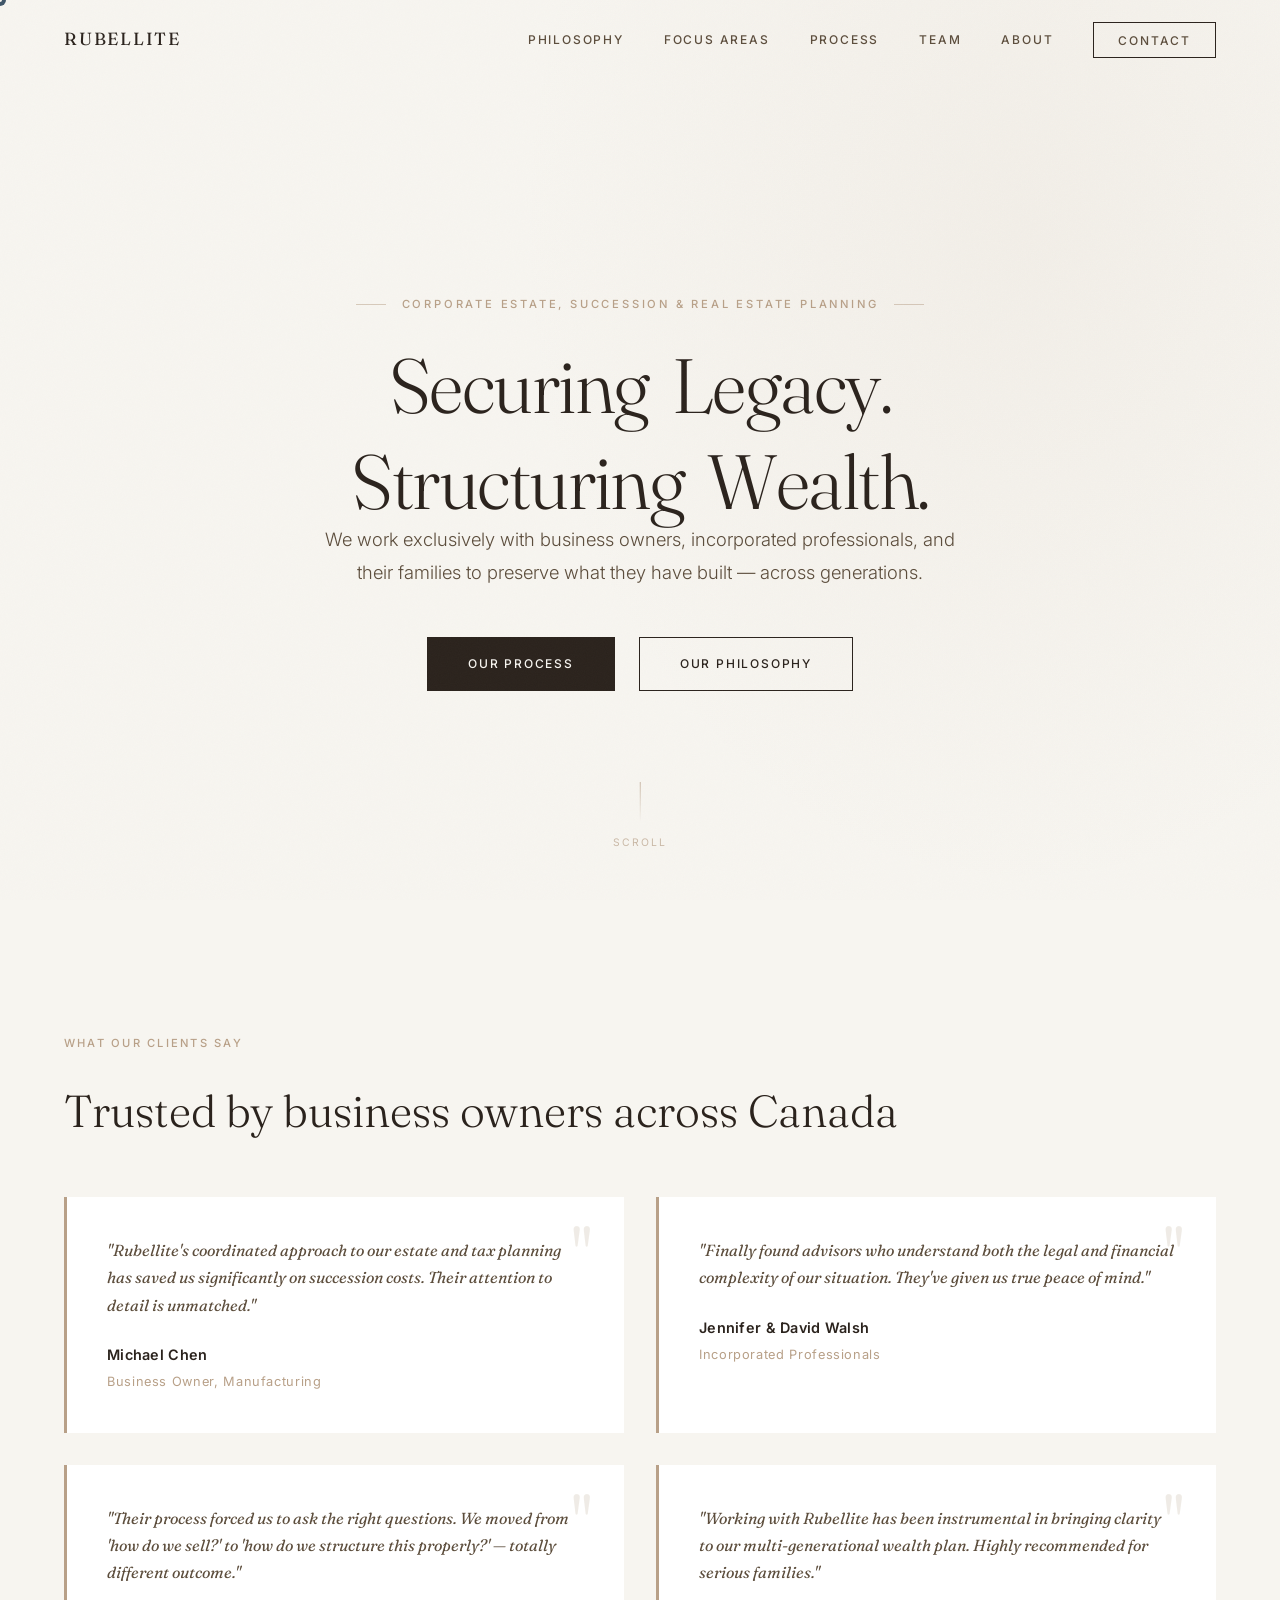
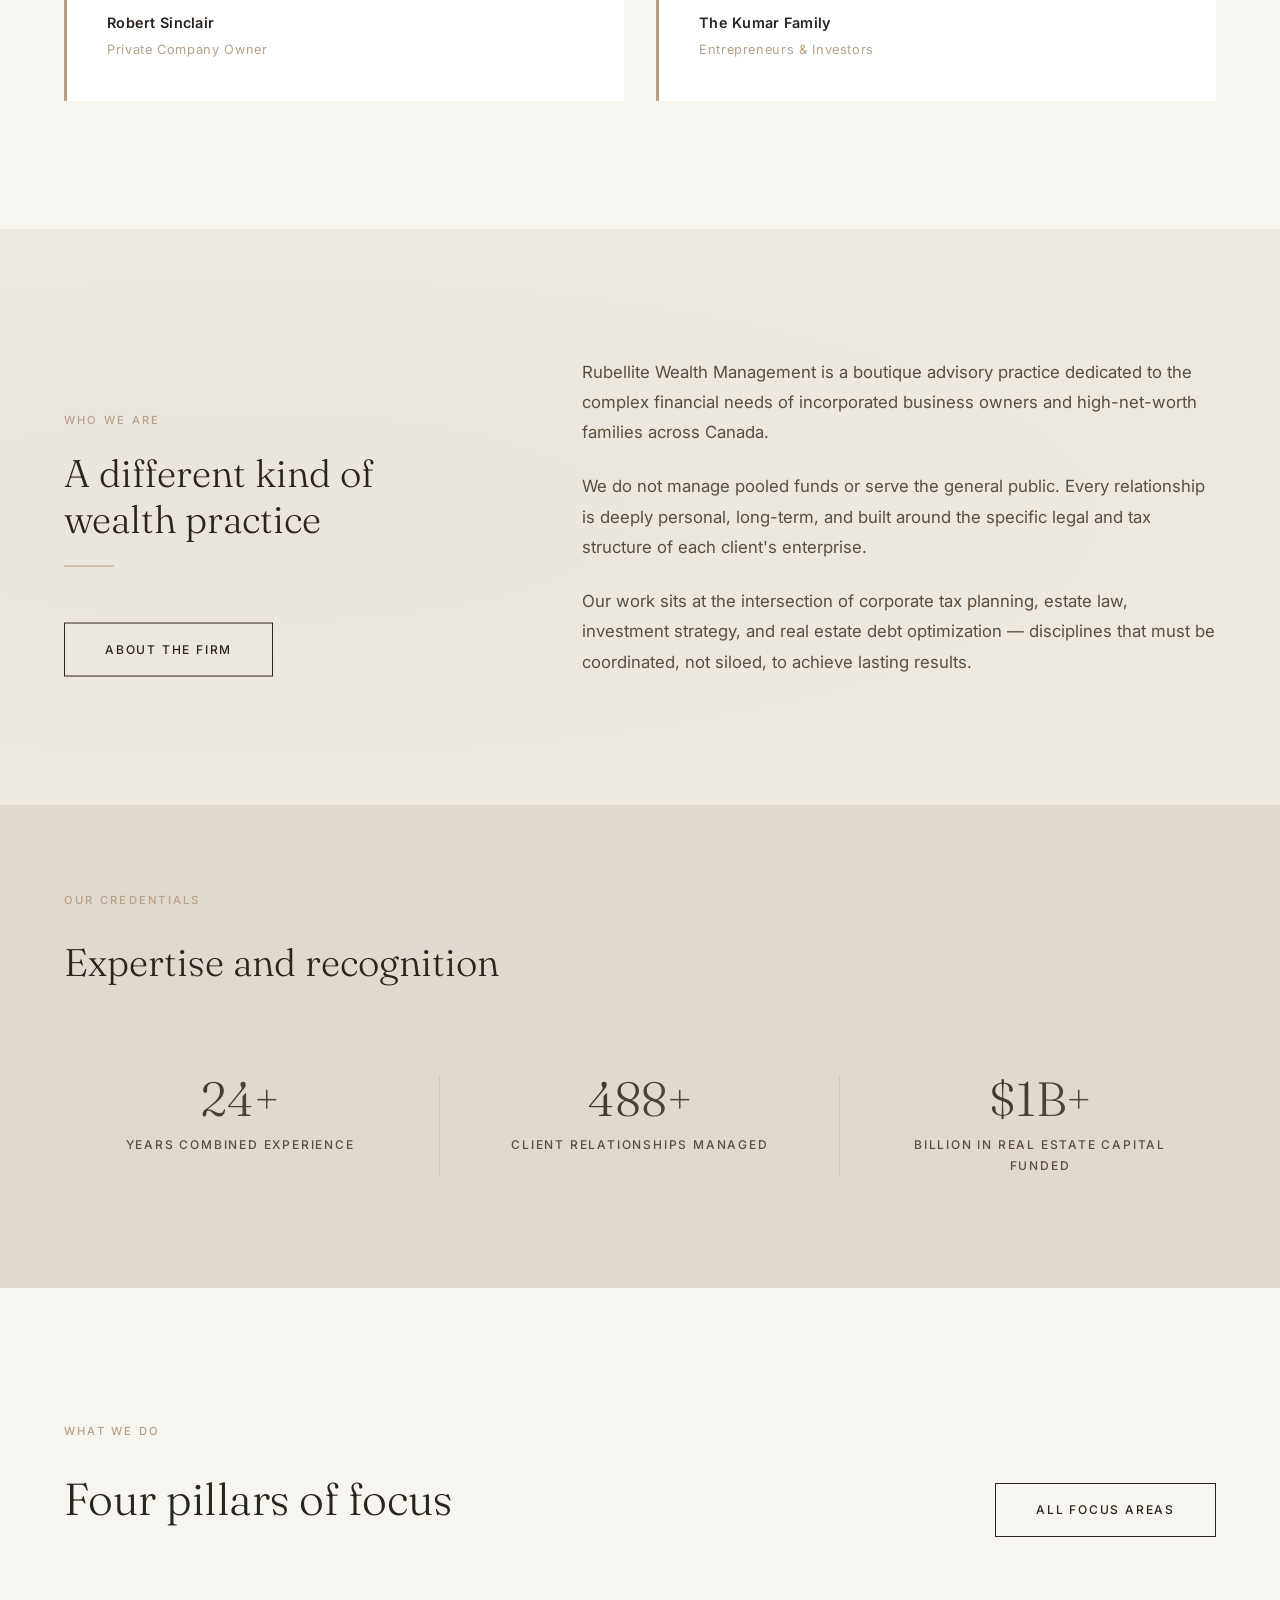
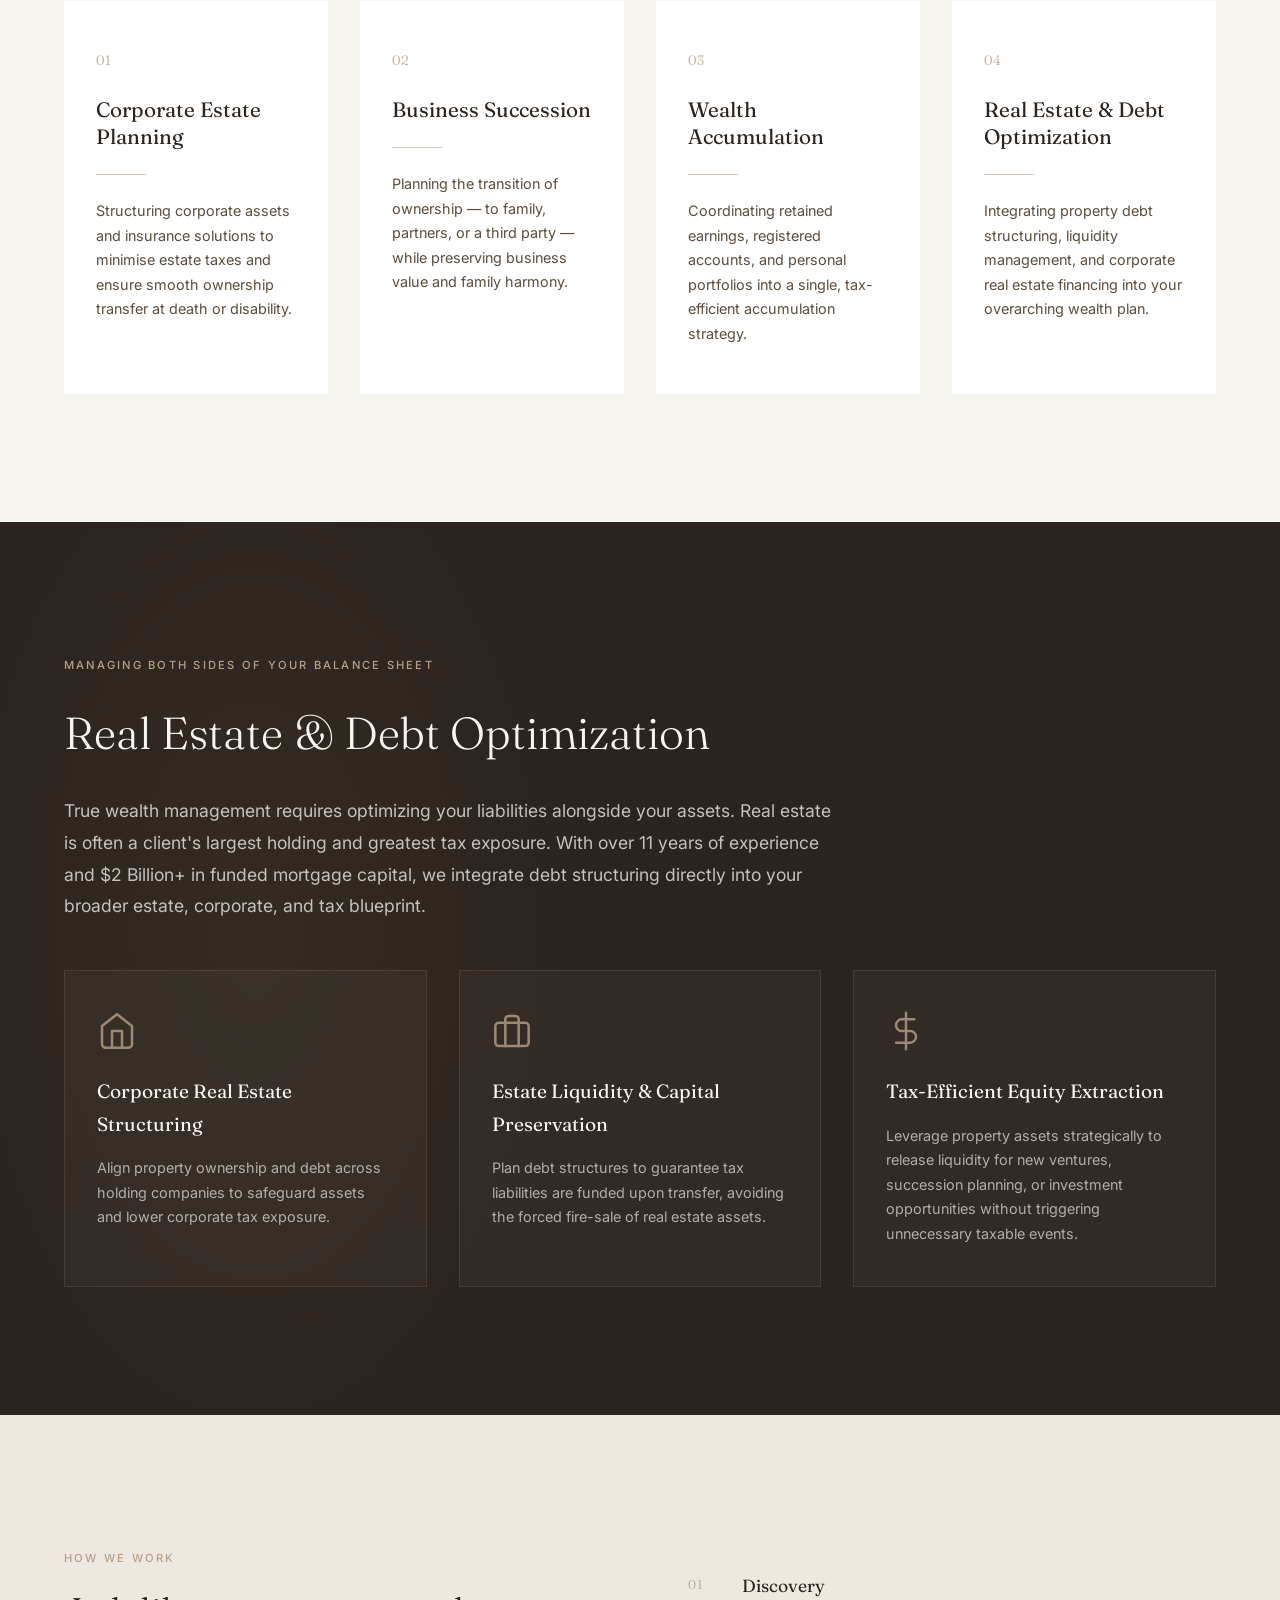
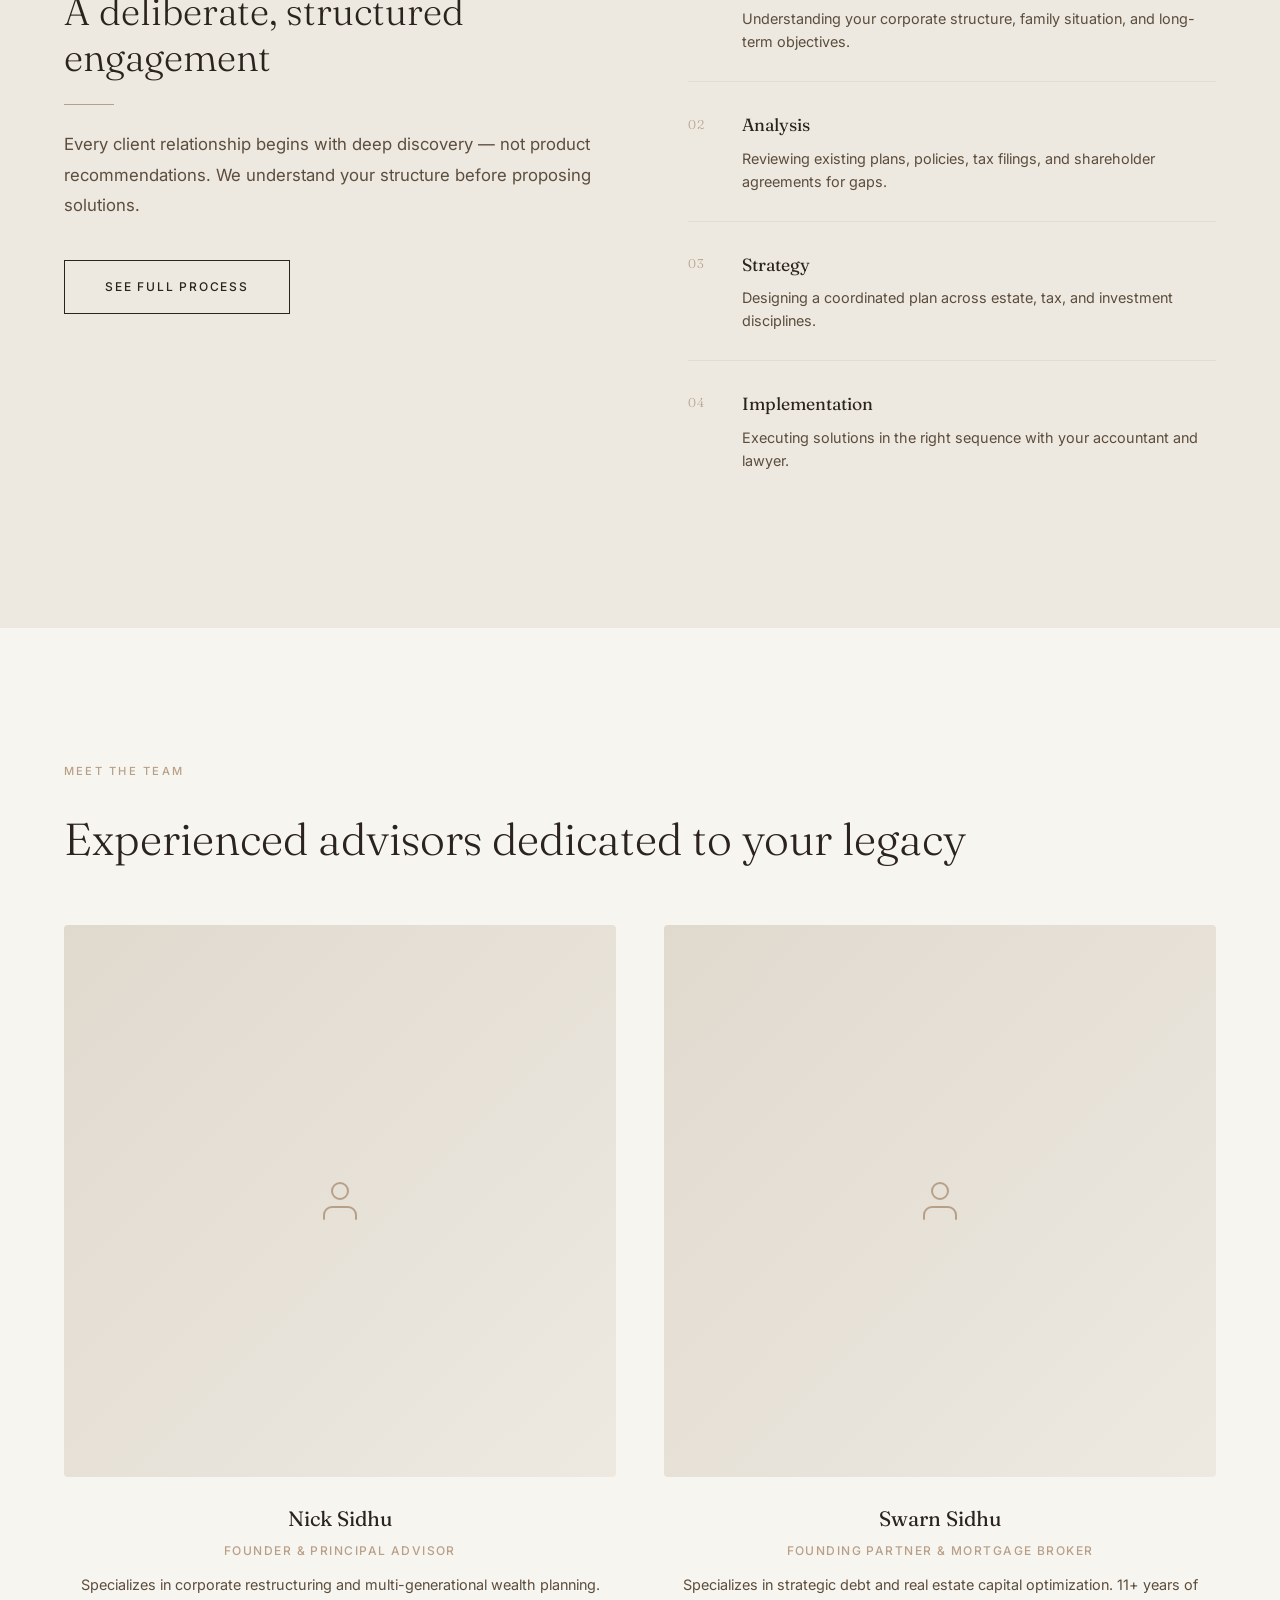
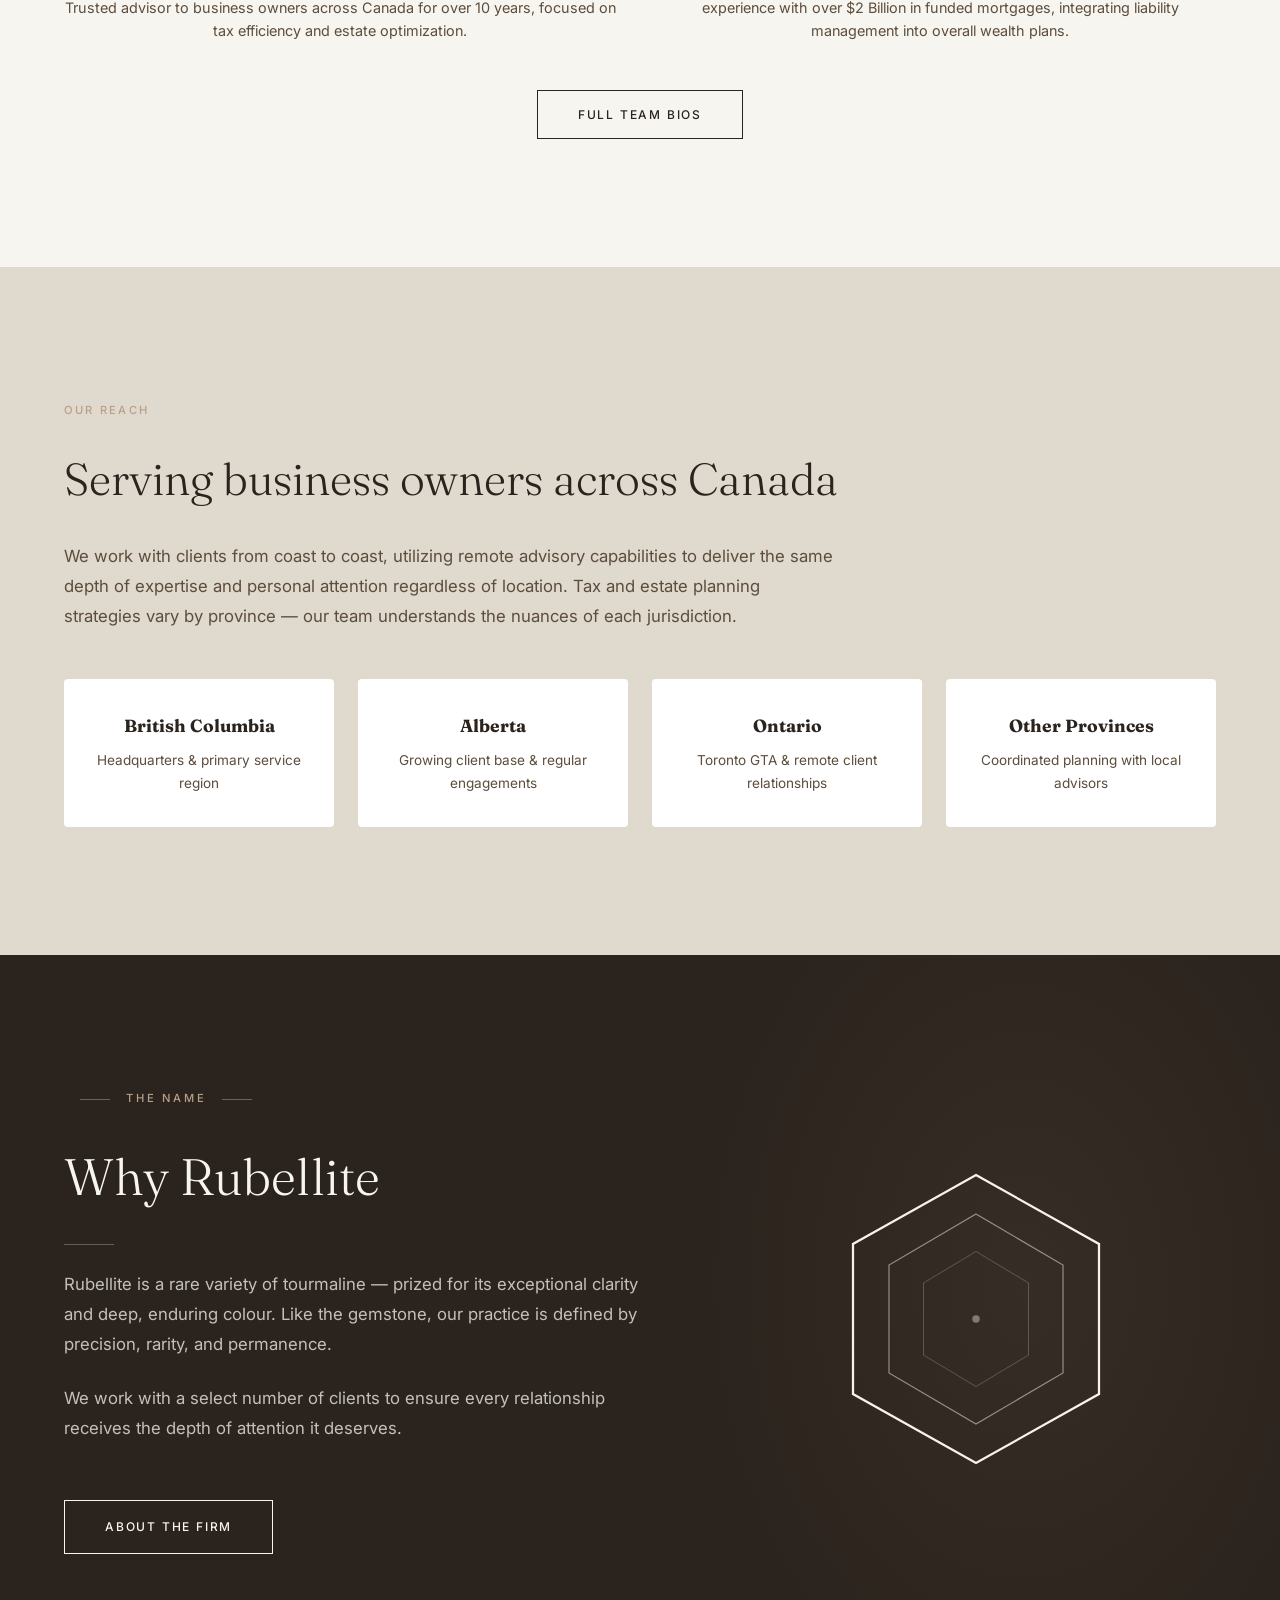
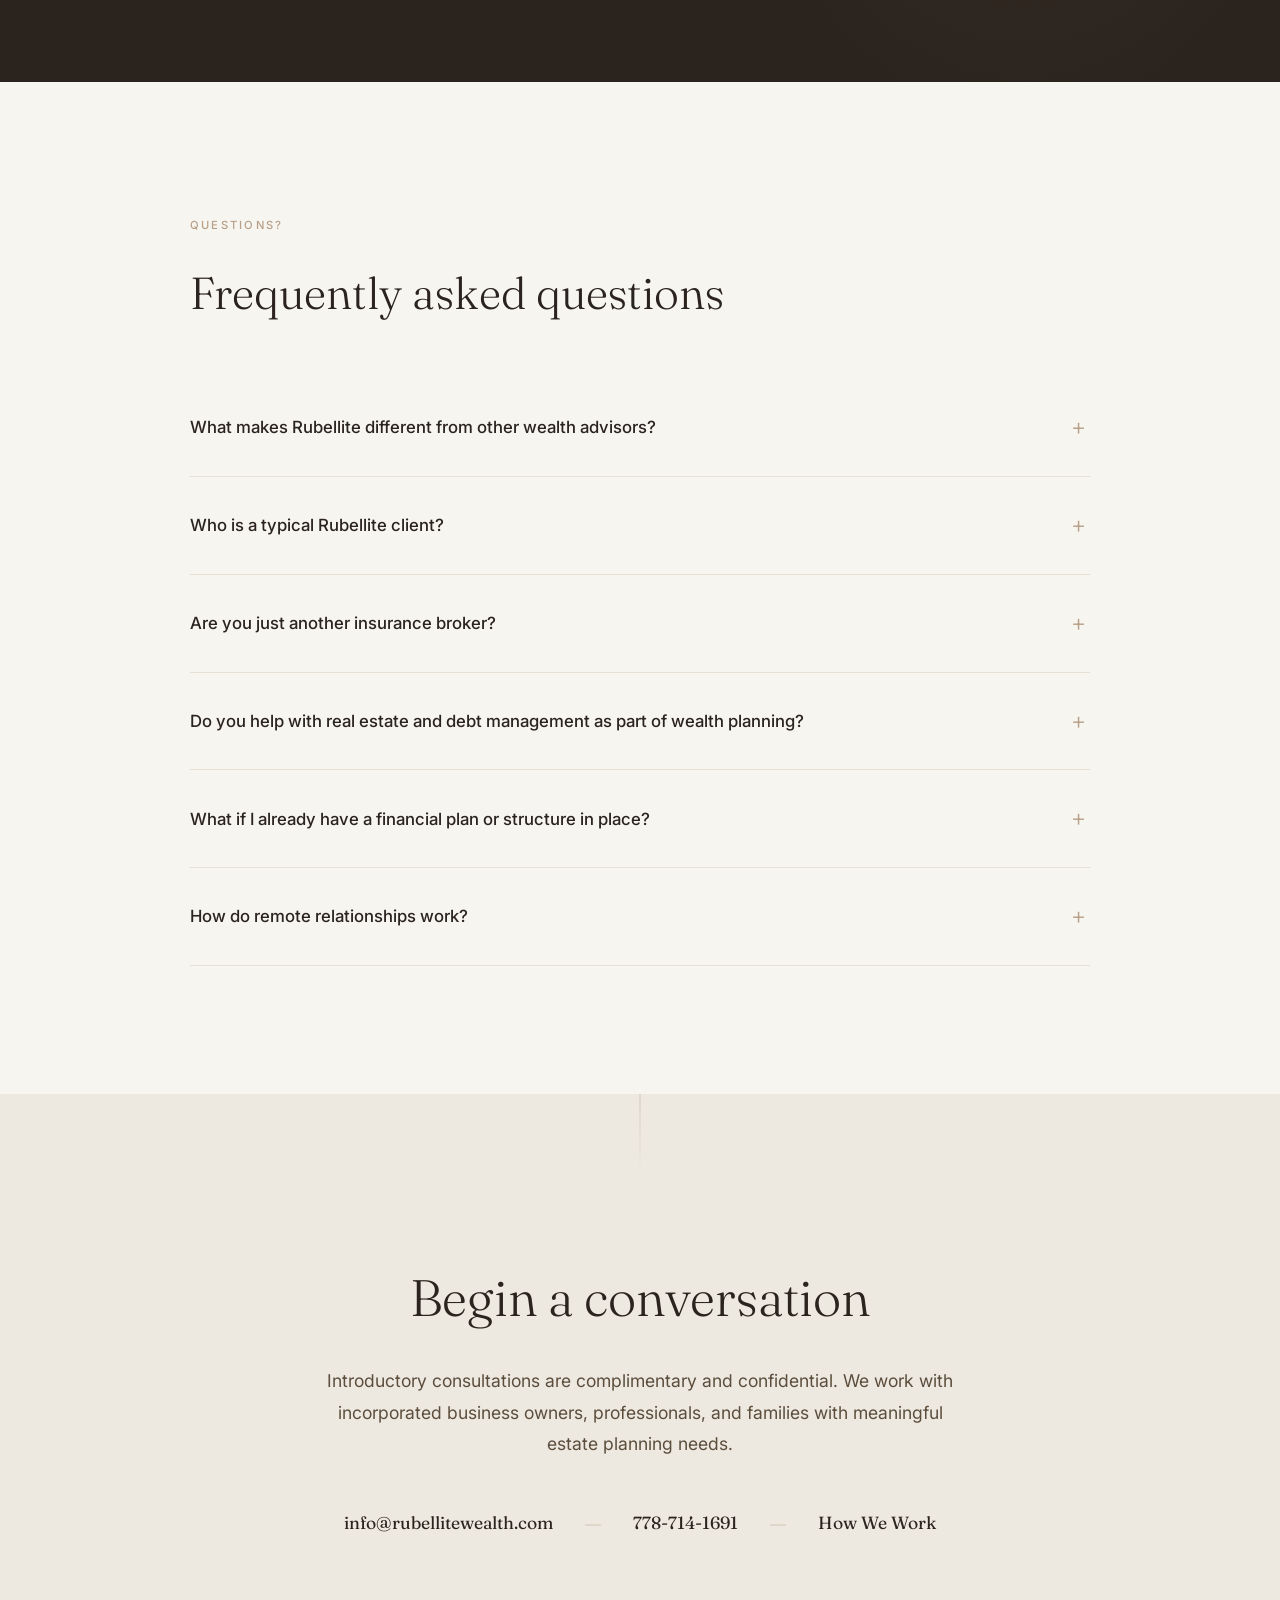
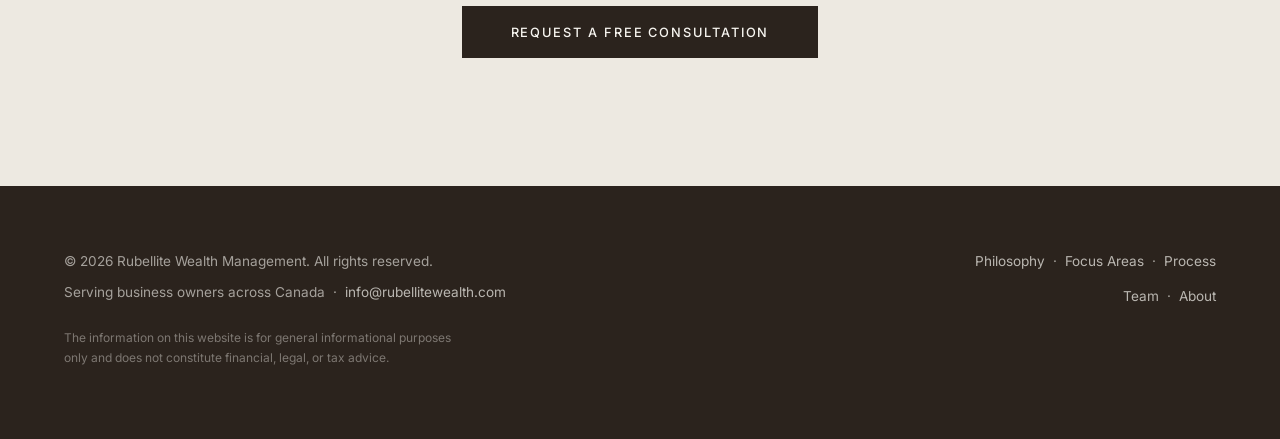
==== commit e8f52c50: "Update print statement from 'Hello' to 'Goodbye'" ====
--- a/public/index.html
+++ b/public/index.html
@@ -3,8 +3,8 @@
 <head>
   <meta charset="utf-8">
   <meta name="viewport" content="width=device-width, initial-scale=1">
-  <title>Rubellite Wealth Management | Corporate Estate & Succession Planning</title>
-  <meta name="description" content="Rubellite Wealth Management specialises in corporate estate and succession planning for business owners across Canada. Securing legacy. Structuring wealth.">
+  <title>Rubellite Wealth Management | Corporate Estate, Succession & Real Estate Planning</title>
+  <meta name="description" content="Rubellite Wealth Management specialises in corporate estate, succession planning, and real estate debt optimization for business owners across Canada. Securing legacy. Structuring wealth.">
   <link rel="preconnect" href="https://fonts.googleapis.com">
   <link rel="preconnect" href="https://fonts.gstatic.com" crossorigin>
   <link href="https://fonts.googleapis.com/css2?family=Fraunces:opsz,wght@9..144,300;400;500;600&family=Inter:wght@300;400;500;600&display=swap" rel="stylesheet">
@@ -36,8 +36,6 @@
       -moz-osx-font-smoothing: grayscale;
     }
     ::selection { background: var(--bright-2); color: var(--darkest); }
-
-    /* Noise texture overlay */
     body::before {
       content: '';
       position: fixed;
@@ -71,12 +69,14 @@
     }
     .loader-logo {
       font-family: var(--font-display);
-      font-size: 2rem;
+      font-size: 1.4rem;
+      font-weight: 400;
       color: var(--cream);
-      letter-spacing: 0.15em;
+      letter-spacing: 0.2em;
       text-transform: uppercase;
       opacity: 0;
       animation: loaderFadeIn 0.8s ease forwards 0.2s;
+      white-space: nowrap;
     }
     .loader-bar {
       width: 120px;
@@ -297,6 +297,23 @@
     }
     .reveal-scale.visible { opacity: 1; transform: scale(1); }
 
+    /* Cinematic Text Reveal */
+    .cinematic-text {
+      display: inline;
+    }
+    .cinematic-text .char {
+      display: inline-block;
+      opacity: 0;
+      transform: translateY(20px);
+      animation: charReveal 0.5s var(--transition-smooth) forwards;
+    }
+    .cinematic-text .char.space {
+      width: 0.3em;
+    }
+    @keyframes charReveal {
+      to { opacity: 1; transform: translateY(0); }
+    }
+
     /* Hero */
     .hero {
       min-height: 100vh;
@@ -356,6 +373,7 @@
       color: var(--darkest);
       margin-bottom: 1.5rem;
       letter-spacing: -0.02em;
+      min-height: 1.2em;
     }
     .hero-sub {
       font-size: 1.15rem;
@@ -636,12 +654,17 @@
     }
     .focus-grid {
       display: grid;
-      grid-template-columns: repeat(3, 1fr);
+      grid-template-columns: repeat(2, 1fr);
       gap: 2rem;
+    }
+    @media (min-width: 1024px) {
+      .focus-grid {
+        grid-template-columns: repeat(4, 1fr);
+      }
     }
     .focus-card {
       background: white;
-      padding: 3rem 2.5rem;
+      padding: 3rem 2rem;
       position: relative;
       overflow: hidden;
       transition: transform 0.6s var(--transition-smooth), box-shadow 0.6s var(--transition-smooth);
@@ -672,15 +695,92 @@
     }
     .focus-card h3 {
       font-family: var(--font-display);
-      font-size: 1.4rem;
+      font-size: 1.3rem;
       font-weight: 400;
       color: var(--darkest);
       margin-bottom: 1rem;
+      line-height: 1.3;
     }
     .focus-card p {
-      font-size: 0.95rem;
+      font-size: 0.9rem;
       color: var(--dark-1);
       line-height: 1.7;
+    }
+
+    /* Real Estate Service Section */
+    .re-service-section {
+      padding: 8rem 4rem;
+      background: var(--darkest);
+      color: var(--cream);
+      position: relative;
+      overflow: hidden;
+    }
+    .re-service-section::before {
+      content: '';
+      position: absolute;
+      top: -30%; left: -10%;
+      width: 60%; height: 150%;
+      background: radial-gradient(ellipse at center, rgba(184, 160, 136, 0.06) 0%, transparent 60%);
+      pointer-events: none;
+      animation: gemPulse 6s ease-in-out infinite alternate;
+    }
+    .re-service-inner {
+      max-width: 1300px;
+      margin: 0 auto;
+      position: relative;
+      z-index: 1;
+    }
+    .re-service-section .intro-label {
+      color: var(--bright-2);
+    }
+    .re-service-section h2 {
+      font-family: var(--font-display);
+      font-size: clamp(1.8rem, 3.5vw, 2.8rem);
+      font-weight: 300;
+      color: var(--cream);
+      margin-bottom: 1.5rem;
+    }
+    .re-service-section .lead {
+      color: rgba(247, 245, 240, 0.75);
+      font-size: 1.1rem;
+      max-width: 70ch;
+      line-height: 1.8;
+      margin-bottom: 3rem;
+    }
+    .re-service-grid {
+      display: grid;
+      grid-template-columns: repeat(3, 1fr);
+      gap: 2rem;
+    }
+    .re-service-card {
+      background: rgba(255,255,255,0.03);
+      border: 1px solid rgba(184, 160, 136, 0.15);
+      padding: 2.5rem 2rem;
+      transition: all 0.5s var(--transition-smooth);
+    }
+    .re-service-card:hover {
+      background: rgba(255,255,255,0.06);
+      border-color: rgba(184, 160, 136, 0.3);
+      transform: translateY(-4px);
+    }
+    .re-service-card h4 {
+      font-family: var(--font-display);
+      font-size: 1.2rem;
+      font-weight: 400;
+      color: var(--cream);
+      margin-bottom: 1rem;
+    }
+    .re-service-card p {
+      color: rgba(247, 245, 240, 0.65);
+      font-size: 0.9rem;
+      line-height: 1.7;
+    }
+    .re-service-card .re-icon {
+      width: 40px;
+      height: 40px;
+      color: var(--bright-2);
+      margin-bottom: 1.5rem;
+      opacity: 0.8;
     }
 
     /* Process Preview */
@@ -756,7 +856,7 @@
     }
     .team-grid {
       display: grid;
-      grid-template-columns: repeat(3, 1fr);
+      grid-template-columns: repeat(2, 1fr);
       gap: 3rem;
     }
     .team-card {
@@ -792,7 +892,7 @@
     .team-card:hover .team-card-img::after { opacity: 1; }
     .team-card h3 {
       font-family: var(--font-display);
-      font-size: 1.2rem;
+      font-size: 1.3rem;
       font-weight: 400;
       color: var(--darkest);
       margin-bottom: 0.3rem;
@@ -809,6 +909,83 @@
       font-size: 0.9rem;
       color: var(--dark-1);
       line-height: 1.6;
+    }
+
+    /* Team Bios Full Page */
+    .team-bios-section {
+      padding: 8rem 4rem;
+      background: var(--cream);
+      display: none;
+    }
+    .team-bios-section.active {
+      display: block;
+    }
+    .team-bios-inner {
+      max-width: 1100px;
+      margin: 0 auto;
+    }
+    .team-bios-section h2 {
+      font-family: var(--font-display);
+      font-size: clamp(2rem, 4vw, 3.2rem);
+      font-weight: 300;
+      color: var(--darkest);
+      margin-bottom: 1rem;
+    }
+    .bio-card {
+      display: grid;
+      grid-template-columns: 280px 1fr;
+      gap: 4rem;
+      margin-bottom: 5rem;
+      padding-bottom: 5rem;
+      border-bottom: 1px solid rgba(184, 160, 136, 0.2);
+    }
+    .bio-card:last-child {
+      border-bottom: none;
+      margin-bottom: 0;
+      padding-bottom: 0;
+    }
+    .bio-photo {
+      width: 100%;
+      aspect-ratio: 1;
+      background: linear-gradient(135deg, var(--light-2), var(--light-1));
+      border-radius: 4px;
+      display: flex;
+      align-items: center;
+      justify-content: center;
+      color: var(--bright-2);
+    }
+    .bio-content h3 {
+      font-family: var(--font-display);
+      font-size: 1.8rem;
+      font-weight: 400;
+      color: var(--darkest);
+      margin-bottom: 0.25rem;
+    }
+    .bio-content .role {
+      font-size: 0.8rem;
+      color: var(--bright-2);
+      letter-spacing: 0.12em;
+      text-transform: uppercase;
+      font-weight: 500;
+      margin-bottom: 0.5rem;
+    }
+    .bio-content .specialty {
+      font-family: var(--font-display);
+      font-size: 1.1rem;
+      font-weight: 300;
+      color: var(--dark-1);
+      font-style: italic;
+      margin-bottom: 1.5rem;
+    }
+    .bio-content p {
+      font-size: 1rem;
+      color: var(--dark-1);
+      line-height: 1.8;
+      margin-bottom: 1rem;
+    }
+    .bio-back {
+      margin-top: 3rem;
+      text-align: center;
     }
 
     /* Canada Service */
@@ -1004,7 +1181,7 @@
       padding-bottom: 1.75rem;
       font-size: 0.95rem;
     }
-    .faq-item.active .faq-answer { max-height: 300px; }
+    .faq-item.active .faq-answer { max-height: 500px; }
     .faq-item.active .faq-toggle { transform: rotate(180deg); }
 
     /* Contact Section */
@@ -1068,6 +1245,165 @@
     .contact-links a:hover::after { width: 100%; }
     .contact-links span { color: rgba(184, 160, 136, 0.4); }
 
+    /* Contact Form */
+    .contact-form {
+      max-width: 600px;
+      margin: 0 auto;
+      text-align: left;
+    }
+    .form-group {
+      margin-bottom: 1.5rem;
+    }
+    .form-group label {
+      display: block;
+      font-family: var(--font-body);
+      font-size: 0.75rem;
+      font-weight: 500;
+      letter-spacing: 0.1em;
+      text-transform: uppercase;
+      color: var(--darkest);
+      margin-bottom: 0.5rem;
+    }
+    .form-group label .required {
+      color: var(--bright-2);
+    }
+    .form-group input,
+    .form-group select,
+    .form-group textarea {
+      width: 100%;
+      padding: 1rem 1.25rem;
+      border: 1px solid rgba(184, 160, 136, 0.4);
+      background: white;
+      font-family: var(--font-body);
+      font-size: 0.95rem;
+      color: var(--darkest);
+      transition: border-color 0.3s ease, box-shadow 0.3s ease;
+      outline: none;
+    }
+    .form-group input:focus,
+    .form-group select:focus,
+    .form-group textarea:focus {
+      border-color: var(--bright-2);
+      box-shadow: 0 0 0 3px rgba(184, 160, 136, 0.15);
+    }
+    .form-group input::placeholder,
+    .form-group textarea::placeholder {
+      color: rgba(92, 77, 60, 0.5);
+      font-weight: 300;
+    }
+    .form-group select {
+      cursor: pointer;
+      appearance: none;
+      background-image: url("data:image/svg+xml,%3Csvg xmlns='http://www.w3.org/2000/svg' width='12' height='12' viewBox='0 0 24 24' fill='none' stroke='%235C4D3C' stroke-width='2'%3E%3Cpath d='M6 9l6 6 6-6'/%3E%3C/svg%3E");
+      background-repeat: no-repeat;
+      background-position: right 1rem center;
+    }
+    .form-group textarea {
+      min-height: 120px;
+      resize: vertical;
+    }
+    .form-submit {
+      width: 100%;
+      margin-top: 0.5rem;
+    }
+    .form-privacy {
+      text-align: center;
+      margin-top: 1.25rem;
+      font-size: 0.8rem;
+      color: var(--dark-1);
+      opacity: 0.7;
+    }
+    .form-success {
+      display: none;
+      text-align: center;
+      padding: 3rem 2rem;
+      background: white;
+      border: 1px solid rgba(184, 160, 136, 0.3);
+    }
+    .form-success.visible { display: block; }
+    .form-success h3 {
+      font-family: var(--font-display);
+      font-size: 1.6rem;
+      font-weight: 400;
+      color: var(--darkest);
+      margin-bottom: 1rem;
+    }
+    .form-success p {
+      font-size: 1rem;
+      color: var(--dark-1);
+      line-height: 1.7;
+      max-width: 50ch;
+      margin: 0 auto;
+    }
+    .form-success .success-icon {
+      width: 48px;
+      height: 48px;
+      margin: 0 auto 1.5rem;
+      color: var(--bright-2);
+    }
+
+    /* Modal */
+    .modal-overlay {
+      position: fixed;
+      inset: 0;
+      background: rgba(43, 35, 29, 0.6);
+      backdrop-filter: blur(8px);
+      -webkit-backdrop-filter: blur(8px);
+      z-index: 2000;
+      display: flex;
+      align-items: center;
+      justify-content: center;
+      padding: 2rem;
+      opacity: 0;
+      visibility: hidden;
+      transition: opacity 0.4s ease, visibility 0.4s ease;
+    }
+    .modal-overlay.active {
+      opacity: 1;
+      visibility: visible;
+    }
+    .modal-content {
+      background: var(--cream);
+      max-width: 560px;
+      width: 100%;
+      max-height: 90vh;
+      overflow-y: auto;
+      padding: 3rem;
+      position: relative;
+      transform: translateY(30px) scale(0.97);
+      transition: transform 0.5s var(--transition-bounce);
+    }
+    .modal-overlay.active .modal-content {
+      transform: translateY(0) scale(1);
+    }
+    .modal-close {
+      position: absolute;
+      top: 1.5rem;
+      right: 1.5rem;
+      width: 36px;
+      height: 36px;
+      background: none;
+      border: 1px solid rgba(184, 160, 136, 0.4);
+      cursor: pointer;
+      display: flex;
+      align-items: center;
+      justify-content: center;
+      transition: all 0.3s ease;
+      color: var(--darkest);
+    }
+    .modal-close:hover {
+      background: var(--darkest);
+      color: var(--cream);
+      border-color: var(--darkest);
+    }
+    .modal-content h3 {
+      font-family: var(--font-display);
+      font-size: 1.5rem;
+      font-weight: 400;
+      color: var(--darkest);
+      margin-bottom: 2rem;
+    }
+
     /* Footer */
     .site-footer {
       padding: 4rem;
@@ -1100,19 +1436,24 @@
 
     /* Responsive */
     @media (max-width: 1024px) {
-      .testimonials-grid, .focus-grid, .team-grid { grid-template-columns: repeat(2, 1fr); }
+      .testimonials-grid { grid-template-columns: repeat(2, 1fr); }
+      .focus-grid { grid-template-columns: repeat(2, 1fr); }
+      .team-grid { grid-template-columns: repeat(2, 1fr); }
+      .re-service-grid { grid-template-columns: 1fr; }
       .regions-grid { grid-template-columns: repeat(2, 1fr); }
       .intro-grid, .process-preview-grid, .gem-inner {
         grid-template-columns: 1fr;
         gap: 3rem;
       }
       .intro-left { position: relative; top: 0; }
+      .bio-card { grid-template-columns: 1fr; gap: 2rem; }
+      .bio-photo { max-width: 280px; margin: 0 auto; }
     }
     @media (max-width: 768px) {
       .hero { padding: 7rem 1.5rem 5rem; }
       .testimonials-section, .intro, .credentials-section, .focus-section,
       .process-preview, .team-preview, .canada-service, .gem-section,
-      .faq-section, .contact-section { padding: 5rem 1.5rem; }
+      .faq-section, .contact-section, .re-service-section, .team-bios-section { padding: 5rem 1.5rem; }
       .testimonials-grid, .focus-grid, .team-grid, .credentials-grid, .regions-grid { grid-template-columns: 1fr; }
       .credential-item::after { display: none; }
       .site-footer {
@@ -1125,6 +1466,8 @@
       .btn { width: 100%; max-width: 280px; justify-content: center; }
       .contact-links { flex-direction: column; gap: 1rem; }
       .focus-header { flex-direction: column; align-items: flex-start; }
+      .modal-content { padding: 2rem 1.5rem; }
+      .contact-form { max-width: 100%; }
     }
 
     /* Smooth scrollbar */
@@ -1139,13 +1482,60 @@
 
   <!-- Page Loader -->
   <div class="page-loader" id="pageLoader">
-    <div class="loader-logo">Rubellite</div>
+    <div class="loader-logo">Rubellite Wealth</div>
     <div class="loader-bar"></div>
   </div>
 
   <!-- Custom Cursor -->
   <div class="cursor" id="cursor"></div>
   <div class="cursor-dot" id="cursorDot"></div>
+
+  <!-- Modal -->
+  <div class="modal-overlay" id="modalOverlay">
+    <div class="modal-content">
+      <button class="modal-close" id="modalClose" aria-label="Close modal">
+        <svg width="16" height="16" viewBox="0 0 24 24" fill="none" stroke="currentColor" stroke-width="2" stroke-linecap="round"><line x1="18" y1="6" x2="6" y2="18"></line><line x1="6" y1="6" x2="18" y2="18"></line></svg>
+      </button>
+      <h3>Request a Free Consultation</h3>
+      <form class="contact-form" id="modalForm">
+        <div class="form-group">
+          <label>Full Name <span class="required">*</span></label>
+          <input type="text" name="name" placeholder="Your full name" required>
+        </div>
+        <div class="form-group">
+          <label>Email Address <span class="required">*</span></label>
+          <input type="email" name="email" placeholder="you@example.com" required>
+        </div>
+        <div class="form-group">
+          <label>Phone Number</label>
+          <input type="tel" name="phone" placeholder="(Optional)">
+        </div>
+        <div class="form-group">
+          <label>Primary Area of Focus</label>
+          <select name="focus">
+            <option value="" disabled selected>Select an area...</option>
+            <option value="corporate">Corporate & Tax Strategy</option>
+            <option value="wealth">Personal Wealth Building</option>
+            <option value="audit">Existing Structure Audit / Second Opinion</option>
+            <option value="general">General Inquiry</option>
+          </select>
+        </div>
+        <div class="form-group">
+          <label>How can we help?</label>
+          <textarea name="message" placeholder="Tell us a bit about where you are today or what you're looking to achieve..."></textarea>
+        </div>
+        <button type="submit" class="btn btn-filled form-submit">Submit Request</button>
+        <p class="form-privacy">Your information is 100% confidential and will never be shared.</p>
+      </form>
+      <div class="form-success" id="modalSuccess">
+        <div class="success-icon">
+          <svg viewBox="0 0 24 24" fill="none" stroke="currentColor" stroke-width="1.5" stroke-linecap="round" stroke-linejoin="round"><path d="M22 11.08V12a10 10 0 1 1-5.93-9.14"></path><polyline points="22 4 12 14.01 9 11.01"></polyline></svg>
+        </div>
+        <h3>Thank you for connecting with us.</h3>
+        <p>We have received your details and will be in touch within one business day to discuss next steps for your complimentary consultation.</p>
+      </div>
+    </div>
+  </div>
 
   <!-- Navigation -->
   <nav class="site-nav" id="siteNav">
@@ -1157,8 +1547,8 @@
       <li><a href="#philosophy">Philosophy</a></li>
       <li><a href="#focus">Focus Areas</a></li>
       <li><a href="#process">Process</a></li>
+      <li><a href="#team">Team</a></li>
       <li><a href="#about">About</a></li>
-      <li><a href="#team">Team</a></li>
       <li><a href="#contact" class="nav-cta">Contact</a></li>
     </ul>
   </nav>
@@ -1167,8 +1557,8 @@
     <!-- Hero Section -->
     <section class="hero" aria-label="Introduction">
       <div class="hero-content">
-        <span class="eyebrow reveal">Corporate Estate & Succession Planning</span>
-        <h1 class="reveal reveal-delay-1">Securing Legacy.<br>Structuring Wealth.</h1>
+        <span class="eyebrow reveal">Corporate Estate, Succession & Real Estate Planning</span>
+        <h1 class="reveal reveal-delay-1" id="heroHeadline">Securing Legacy.<br>Structuring Wealth.</h1>
         <p class="hero-sub reveal reveal-delay-2">We work exclusively with business owners, incorporated professionals, and their families to preserve what they have built — across generations.</p>
         <div class="hero-actions reveal reveal-delay-3">
           <a href="#process" class="btn btn-filled">Our Process</a>
@@ -1223,7 +1613,7 @@
         <div class="intro-right">
           <p class="reveal reveal-delay-1">Rubellite Wealth Management is a boutique advisory practice dedicated to the complex financial needs of incorporated business owners and high-net-worth families across Canada.</p>
           <p class="reveal reveal-delay-2">We do not manage pooled funds or serve the general public. Every relationship is deeply personal, long-term, and built around the specific legal and tax structure of each client's enterprise.</p>
-          <p class="reveal reveal-delay-3">Our work sits at the intersection of corporate tax planning, estate law, and investment strategy — disciplines that must be coordinated, not siloed, to achieve lasting results.</p>
+          <p class="reveal reveal-delay-3">Our work sits at the intersection of corporate tax planning, estate law, investment strategy, and real estate debt optimization — disciplines that must be coordinated, not siloed, to achieve lasting results.</p>
         </div>
       </div>
     </section>
@@ -1246,19 +1636,19 @@
           </div>
           <div class="credential-item reveal reveal-delay-3">
             <div class="credential-stat" data-count="2">0</div>
-            <p class="credential-label">Billion in Assets Coordinated</p>
+            <p class="credential-label">Billion in Real Estate Capital Funded</p>
           </div>
         </div>
       </div>
     </section>
 
-    <!-- Focus Section (Three Pillars) -->
+    <!-- Focus Section (Four Pillars) -->
     <section class="focus-section" id="focus" aria-labelledby="focus-heading">
       <div class="inner">
         <div class="focus-header">
           <div>
             <span class="intro-label reveal">What We Do</span>
-            <h2 id="focus-heading" class="reveal reveal-delay-1">Three pillars of focus</h2>
+            <h2 id="focus-heading" class="reveal reveal-delay-1">Four pillars of focus</h2>
           </div>
           <a href="#" class="btn reveal reveal-delay-2">All Focus Areas</a>
         </div>
@@ -1281,6 +1671,44 @@
             <div class="divider"></div>
             <p>Coordinating retained earnings, registered accounts, and personal portfolios into a single, tax-efficient accumulation strategy.</p>
           </article>
+          <article class="focus-card reveal reveal-delay-4" role="listitem">
+            <div class="card-num">04</div>
+            <h3>Real Estate & Debt Optimization</h3>
+            <div class="divider"></div>
+            <p>Integrating property debt structuring, liquidity management, and corporate real estate financing into your overarching wealth plan.</p>
+          </article>
+        </div>
+      </div>
+    </section>
+
+    <!-- Real Estate & Debt Optimization Service Section -->
+    <section class="re-service-section" id="realestate" aria-labelledby="re-service-heading">
+      <div class="re-service-inner">
+        <span class="intro-label reveal">Managing Both Sides of Your Balance Sheet</span>
+        <h2 id="re-service-heading" class="reveal reveal-delay-1">Real Estate & Debt Optimization</h2>
+        <p class="lead reveal reveal-delay-2">True wealth management requires optimizing your liabilities alongside your assets. Real estate is often a client's largest holding and greatest tax exposure. With over 11 years of experience and $2 Billion+ in funded mortgage capital, we integrate debt structuring directly into your broader estate, corporate, and tax blueprint.</p>
+        <div class="re-service-grid">
+          <div class="re-service-card reveal reveal-delay-1">
+            <div class="re-icon">
+              <svg viewBox="0 0 24 24" fill="none" stroke="currentColor" stroke-width="1.5" stroke-linecap="round" stroke-linejoin="round"><path d="M3 9l9-7 9 7v11a2 2 0 0 1-2 2H5a2 2 0 0 1-2-2z"></path><polyline points="9 22 9 12 15 12 15 22"></polyline></svg>
+            </div>
+            <h4>Corporate Real Estate Structuring</h4>
+            <p>Align property ownership and debt across holding companies to safeguard assets and lower corporate tax exposure.</p>
+          </div>
+          <div class="re-service-card reveal reveal-delay-2">
+            <div class="re-icon">
+              <svg viewBox="0 0 24 24" fill="none" stroke="currentColor" stroke-width="1.5" stroke-linecap="round" stroke-linejoin="round"><rect x="2" y="7" width="20" height="14" rx="2" ry="2"></rect><path d="M16 21V5a2 2 0 0 0-2-2h-4a2 2 0 0 0-2 2v16"></path></svg>
+            </div>
+            <h4>Estate Liquidity & Capital Preservation</h4>
+            <p>Plan debt structures to guarantee tax liabilities are funded upon transfer, avoiding the forced fire-sale of real estate assets.</p>
+          </div>
+          <div class="re-service-card reveal reveal-delay-3">
+            <div class="re-icon">
+              <svg viewBox="0 0 24 24" fill="none" stroke="currentColor" stroke-width="1.5" stroke-linecap="round" stroke-linejoin="round"><line x1="12" y1="1" x2="12" y2="23"></line><path d="M17 5H9.5a3.5 3.5 0 0 0 0 7h5a3.5 3.5 0 0 1 0 7H6"></path></svg>
+            </div>
+            <h4>Tax-Efficient Equity Extraction</h4>
+            <p>Leverage property assets strategically to release liquidity for new ventures, succession planning, or investment opportunities without triggering unnecessary taxable events.</p>
+          </div>
         </div>
       </div>
     </section>
@@ -1327,29 +1755,60 @@
           <div class="team-card-img">
             <svg width="48" height="48" viewBox="0 0 24 24" fill="none" stroke="currentColor" stroke-width="1" stroke-linecap="round" stroke-linejoin="round"><path d="M20 21v-2a4 4 0 0 0-4-4H8a4 4 0 0 0-4 4v2"></path><circle cx="12" cy="7" r="4"></circle></svg>
           </div>
-          <h3>Founder & Principal Advisor</h3>
-          <p class="title">Corporate Tax & Estate Strategy</p>
-          <p class="bio">Specialized in corporate restructuring and multi-generational wealth planning. Trusted advisor to business owners across Canada for over a decade.</p>
+          <h3>Nick Sidhu</h3>
+          <p class="title">Founder & Principal Advisor</p>
+          <p class="bio">Specializes in corporate restructuring and multi-generational wealth planning. Trusted advisor to business owners across Canada for over 10 years, focused on tax efficiency and estate optimization.</p>
         </div>
         <div class="team-card reveal reveal-delay-2">
           <div class="team-card-img">
             <svg width="48" height="48" viewBox="0 0 24 24" fill="none" stroke="currentColor" stroke-width="1" stroke-linecap="round" stroke-linejoin="round"><path d="M20 21v-2a4 4 0 0 0-4-4H8a4 4 0 0 0-4 4v2"></path><circle cx="12" cy="7" r="4"></circle></svg>
           </div>
-          <h3>Wealth Strategy Advisor</h3>
-          <p class="title">Investment & Portfolio Coordination</p>
-          <p class="bio">Experienced in building tax-efficient investment strategies for high-net-worth individuals and incorporated professionals.</p>
-        </div>
-        <div class="team-card reveal reveal-delay-3">
-          <div class="team-card-img">
-            <svg width="48" height="48" viewBox="0 0 24 24" fill="none" stroke="currentColor" stroke-width="1" stroke-linecap="round" stroke-linejoin="round"><path d="M20 21v-2a4 4 0 0 0-4-4H8a4 4 0 0 0-4 4v2"></path><circle cx="12" cy="7" r="4"></circle></svg>
-          </div>
-          <h3>Succession Planning Specialist</h3>
-          <p class="title">Business Transition & Family Governance</p>
-          <p class="bio">Expert in navigating complex family business transitions and ensuring smooth ownership transfers across generations.</p>
+          <h3>Swarn Sidhu</h3>
+          <p class="title">Founding Partner & Mortgage Broker</p>
+          <p class="bio">Specializes in strategic debt and real estate capital optimization. 11+ years of experience with over $2 Billion in funded mortgages, integrating liability management into overall wealth plans.</p>
         </div>
       </div>
       <div style="text-align: center; margin-top: 3rem;" class="reveal">
-        <a href="#about" class="btn">Full Team Bios</a>
+        <button class="btn show-bios">Full Team Bios</button>
+      </div>
+    </section>
+
+    <!-- Full Team Bios Section (Hidden by default) -->
+    <section class="team-bios-section" id="teamBios" aria-labelledby="bios-heading">
+      <div class="team-bios-inner">
+        <span class="intro-label reveal">Leadership</span>
+        <h2 id="bios-heading" class="reveal reveal-delay-1">The People Behind Rubellite</h2>
+        <div class="divider reveal reveal-delay-2"></div>
+
+        <div class="bio-card reveal reveal-delay-1">
+          <div class="bio-photo">
+            <svg width="64" height="64" viewBox="0 0 24 24" fill="none" stroke="currentColor" stroke-width="1" stroke-linecap="round" stroke-linejoin="round"><path d="M20 21v-2a4 4 0 0 0-4-4H8a4 4 0 0 0-4 4v2"></path><circle cx="12" cy="7" r="4"></circle></svg>
+          </div>
+          <div class="bio-content">
+            <h3>Nick Sidhu</h3>
+            <p class="role">Founder & Principal Advisor</p>
+            <p class="specialty">Corporate Tax & Estate Strategy</p>
+            <p>Specializing in corporate restructuring and multi-generational wealth planning, Nick Sidhu has served as a trusted advisor to business owners, incorporated professionals, and families across Canada for over a decade. Nick founded Rubellite Wealth to provide clients with holistic, proactive financial blueprints — eliminating inefficiencies, minimizing tax erosion, and protecting generational wealth.</p>
+            <p>His strategic approach ensures every corporate structure, estate plan, and risk management tool works together seamlessly to advance long-term goals. With deep expertise in corporate tax planning, estate law, and investment strategy, Nick bridges the gap between growing assets and securing family legacies under one coordinated framework.</p>
+          </div>
+        </div>
+
+        <div class="bio-card reveal reveal-delay-2">
+          <div class="bio-photo">
+            <svg width="64" height="64" viewBox="0 0 24 24" fill="none" stroke="currentColor" stroke-width="1" stroke-linecap="round" stroke-linejoin="round"><path d="M20 21v-2a4 4 0 0 0-4-4H8a4 4 0 0 0-4 4v2"></path><circle cx="12" cy="7" r="4"></circle></svg>
+          </div>
+          <div class="bio-content">
+            <h3>Swarn Sidhu</h3>
+            <p class="role">Founding Partner & Mortgage Broker</p>
+            <p class="specialty">Strategic Debt and Investment Coordination</p>
+            <p>Swarn Sidhu helps establish Rubellite Wealth on a distinct premise: effective financial planning must address both sides of the balance sheet. Bringing over 11 years of specialized mortgage experience and a track record of funding more than $2 Billion in real estate capital, Swarn provides clients with a rare dual perspective in wealth advisory — merging advanced estate and tax planning with high-level leverage and asset optimization.</p>
+            <p>Swarn works alongside lenders, business owners, and industry professionals to simplify complex corporate ecosystems. By unifying business structuring, risk management, real estate leverage, and wealth transfer, Swarn helps clients preserve their capital, reduce tax erosion, and build long-term generational security.</p>
+          </div>
+        </div>
+
+        <div class="bio-back">
+          <button class="btn hide-bios">Back to Overview</button>
+        </div>
       </div>
     </section>
 
@@ -1419,29 +1878,47 @@
           </div>
           <div class="faq-item">
             <div class="faq-question">
+              <span>Who is a typical Rubellite client?</span>
+              <span class="faq-toggle">+</span>
+            </div>
+            <div class="faq-answer">
+              <p>While we frequently work with incorporated business owners, professionals (such as doctors, dentists, and lawyers), high-net-worth families, and their successors to optimize substantial assets and tax strategies, we strongly believe that no client is too small. Frankly, the sooner you start planning with us, the better positioned you will be for the future. Whether you are just starting to build your wealth or are looking to manage an existing estate, we are here to help you grow.</p>
+            </div>
+          </div>
+          <div class="faq-item">
+            <div class="faq-question">
+              <span>Are you just another insurance broker?</span>
+              <span class="faq-toggle">+</span>
+            </div>
+            <div class="faq-answer">
+              <p>Not at all. We view insurance not as a standalone product, but as a strategic lever within a complete financial plan. As wealth advisors, our core focus is helping you structure, protect, and grow your overall wealth — integrating tax planning, corporate strategies, and estate design to ensure every strategy actively protects and advances your long-term goals.</p>
+            </div>
+          </div>
+          <div class="faq-item">
+            <div class="faq-question">
+              <span>Do you help with real estate and debt management as part of wealth planning?</span>
+              <span class="faq-toggle">+</span>
+            </div>
+            <div class="faq-answer">
+              <p>Yes. Real estate is often a client's largest asset — and liability. With over 11 years of experience and $2B+ in funded real estate capital, we integrate property debt structuring, liquidity management, and corporate real estate financing directly into your overarching wealth and estate plan.</p>
+            </div>
+          </div>
+          <div class="faq-item">
+            <div class="faq-question">
+              <span>What if I already have a financial plan or structure in place?</span>
+              <span class="faq-toggle">+</span>
+            </div>
+            <div class="faq-answer">
+              <p>That is no problem at all — in fact, we would be happy to audit your current setup at no cost to you. Wealth isn't stagnant; it is constantly growing and evolving, and your planning and corporate structure should adapt right alongside it. We can provide a second set of eyes to ensure you aren't leaving any opportunities on the table.</p>
+            </div>
+          </div>
+          <div class="faq-item">
+            <div class="faq-question">
               <span>How do remote relationships work?</span>
               <span class="faq-toggle">+</span>
             </div>
             <div class="faq-answer">
               <p>We serve clients across Canada through a combination of secure video meetings, phone consultations, and detailed documentation. Initial discovery is typically conducted in person or via video conference. We work with your local accountant and lawyer to ensure all advice is properly implemented.</p>
-            </div>
-          </div>
-          <div class="faq-item">
-            <div class="faq-question">
-              <span>Who is a typical Rubellite client?</span>
-              <span class="faq-toggle">+</span>
-            </div>
-            <div class="faq-answer">
-              <p>Our ideal clients are incorporated business owners, incorporated professionals (doctors, dentists, lawyers), high-net-worth families, and their successors. We typically work with clients with substantial corporate or personal assets and meaningful tax planning opportunities.</p>
-            </div>
-          </div>
-          <div class="faq-item">
-            <div class="faq-question">
-              <span>Are introductory consultations really free?</span>
-              <span class="faq-toggle">+</span>
-            </div>
-            <div class="faq-answer">
-              <p>Yes. We offer a complimentary, confidential introductory consultation to discuss your situation and determine if our approach is the right fit. This typically runs 30-45 minutes and helps both parties understand alignment before entering a formal engagement.</p>
             </div>
           </div>
         </div>
@@ -1459,6 +1936,9 @@
         <span>&#8212;</span>
         <a href="#process">How We Work</a>
       </div>
+      <div style="margin-top: 4rem;" class="reveal reveal-delay-3">
+        <button class="btn btn-filled open-modal" style="font-size: 0.8rem; padding: 1.1rem 3rem;">Request a Free Consultation</button>
+      </div>
     </section>
   </main>
 
@@ -1470,7 +1950,7 @@
     </div>
     <div class="footer-right">
       <p><a href="#philosophy">Philosophy</a> &nbsp;&middot;&nbsp; <a href="#focus">Focus Areas</a> &nbsp;&middot;&nbsp; <a href="#process">Process</a></p>
-      <p><a href="#about">About</a> &nbsp;&middot;&nbsp; <a href="#team">Team</a></p>
+      <p><a href="#team">Team</a> &nbsp;&middot;&nbsp; <a href="#about">About</a></p>
     </div>
   </footer>
 
@@ -1512,8 +1992,7 @@
     }
     animateCursor();
 
-    // Cursor hover effects
-    const hoverElements = document.querySelectorAll('a, button, .focus-card, .testimonial-card, .region-item, .faq-question');
+    const hoverElements = document.querySelectorAll('a, button, .focus-card, .testimonial-card, .region-item, .faq-question, input, select, textarea');
     hoverElements.forEach(el => {
       el.addEventListener('mouseenter', () => cursor.classList.add('hover'));
       el.addEventListener('mouseleave', () => cursor.classList.remove('hover'));
@@ -1523,8 +2002,6 @@
     // NAVIGATION SCROLL EFFECT
     // ============================================
     const siteNav = document.getElementById('siteNav');
-    let lastScroll = 0;
-
     window.addEventListener('scroll', () => {
       const currentScroll = window.pageYOffset;
       if (currentScroll > 80) {
@@ -1532,7 +2009,6 @@
       } else {
         siteNav.classList.remove('scrolled');
       }
-      lastScroll = currentScroll;
     });
 
     // ============================================
@@ -1548,7 +2024,6 @@
       navToggle.setAttribute('aria-expanded', isOpen);
     });
 
-    // Close mobile menu on link click
     document.querySelectorAll('.nav-links a').forEach(link => {
       link.addEventListener('click', () => {
         navToggle.classList.remove('active');
@@ -1558,13 +2033,12 @@
     });
 
     // ============================================
-    // SCROLL REVEAL (Intersection Observer)
+    // SCROLL REVEAL
     // ============================================
     const revealObserver = new IntersectionObserver((entries) => {
       entries.forEach(entry => {
         if (entry.isIntersecting) {
           entry.target.classList.add('visible');
-          // Trigger number count animation if it's a credential stat
           const stat = entry.target.querySelector('.credential-stat');
           if (stat && !stat.classList.contains('counted')) {
             stat.classList.add('counted');
@@ -1580,8 +2054,6 @@
     document.querySelectorAll('.reveal, .reveal-left, .reveal-right, .reveal-scale').forEach(el => {
       revealObserver.observe(el);
     });
-
-    // Also observe credential items for the counter
     document.querySelectorAll('.credential-item').forEach(el => {
       revealObserver.observe(el);
     });
@@ -1620,15 +2092,11 @@
     document.querySelectorAll('.faq-question').forEach(question => {
       question.addEventListener('click', () => {
         const item = question.closest('.faq-item');
-        const isActive = item.classList.contains('active');
-
-        // Close all others (optional - remove this block for multiple open)
         document.querySelectorAll('.faq-item.active').forEach(activeItem => {
           if (activeItem !== item) {
             activeItem.classList.remove('active');
           }
         });
-
         item.classList.toggle('active');
       });
     });
@@ -1652,17 +2120,173 @@
     });
 
     // ============================================
-    // PARALLAX EFFECT ON HERO GLOW
+    // CINEMATIC TEXT REVEAL WITH AUDIO
     // ============================================
-    window.addEventListener('scroll', () => {
-      const scrolled = window.pageYOffset;
-      const heroGlow = document.querySelector('.hero::before');
-      // Note: pseudo-elements can't be directly manipulated, 
-      // but we can add a parallax element if needed
+    let audioCtx = null;
+
+    function initAudio() {
+      if (!audioCtx) {
+        audioCtx = new (window.AudioContext || window.webkitAudioContext)();
+      }
+    }
+
+    function playSnippetSound() {
+      if (!audioCtx) return;
+      try {
+        const osc = audioCtx.createOscillator();
+        const gain = audioCtx.createGain();
+        osc.connect(gain);
+        gain.connect(audioCtx.destination);
+        osc.type = 'sine';
+        osc.frequency.setValueAtTime(800, audioCtx.currentTime);
+        osc.frequency.exponentialRampToValueAtTime(1200, audioCtx.currentTime + 0.02);
+        gain.gain.setValueAtTime(0.03, audioCtx.currentTime);
+        gain.gain.exponentialRampToValueAtTime(0.001, audioCtx.currentTime + 0.05);
+        osc.start(audioCtx.currentTime);
+        osc.stop(audioCtx.currentTime + 0.05);
+      } catch(e) {}
+    }
+
+    function cinematicReveal(element, delay = 2200) {
+      const text = element.innerHTML;
+      element.innerHTML = '';
+      element.classList.add('cinematic-text');
+
+      const lines = text.split('<br>');
+      let charIndex = 0;
+
+      lines.forEach((line, lineIdx) => {
+        const lineSpan = document.createElement('span');
+        lineSpan.style.display = 'block';
+        if (lineIdx > 0) lineSpan.style.marginTop = '0.2em';
+
+        const chars = line.split('');
+        chars.forEach((char) => {
+          const span = document.createElement('span');
+          if (char === ' ') {
+            span.className = 'char space';
+            span.innerHTML = '&nbsp;';
+          } else {
+            span.className = 'char';
+            span.textContent = char;
+          }
+          span.style.animationDelay = (delay / 1000 + charIndex * 0.04) + 's';
+          lineSpan.appendChild(span);
+          charIndex++;
+        });
+
+        element.appendChild(lineSpan);
+      });
+
+      setTimeout(() => {
+        initAudio();
+        playSnippetSound();
+      }, delay);
+
+      for (let i = 1; i < charIndex; i += 8) {
+        setTimeout(() => {
+          if (audioCtx && Math.random() > 0.6) {
+            playSnippetSound();
+          }
+        }, delay + i * 40);
+      }
+    }
+
+    window.addEventListener('load', () => {
+      const heroHeadline = document.getElementById('heroHeadline');
+      if (heroHeadline) {
+        cinematicReveal(heroHeadline, 2200);
+      }
     });
 
+    document.addEventListener('click', initAudio, { once: true });
+    document.addEventListener('touchstart', initAudio, { once: true });
+
     // ============================================
-    // MAGNETIC BUTTON EFFECT (subtle)
+    // TEAM BIOS TOGGLE
+    // ============================================
+    const teamPreview = document.querySelector('.team-preview');
+    const teamBios = document.getElementById('teamBios');
+    const showBiosBtn = document.querySelector('.show-bios');
+    const hideBiosBtn = document.querySelector('.hide-bios');
+
+    if (showBiosBtn && teamBios) {
+      showBiosBtn.addEventListener('click', () => {
+        teamPreview.style.display = 'none';
+        teamBios.style.display = 'block';
+        teamBios.classList.add('active');
+        window.scrollTo({
+          top: teamBios.offsetTop - 80,
+          behavior: 'smooth'
+        });
+        // Trigger reveal animations for newly visible elements
+        setTimeout(() => {
+          teamBios.querySelectorAll('.reveal, .reveal-left, .reveal-right, .reveal-scale').forEach(el => {
+            revealObserver.observe(el);
+            el.classList.add('visible');
+          });
+        }, 100);
+      });
+    }
+
+    if (hideBiosBtn && teamPreview) {
+      hideBiosBtn.addEventListener('click', () => {
+        teamBios.style.display = 'none';
+        teamBios.classList.remove('active');
+        teamPreview.style.display = 'block';
+        window.scrollTo({
+          top: teamPreview.offsetTop - 80,
+          behavior: 'smooth'
+        });
+      });
+    }
+
+    // ============================================
+    // MODAL
+    // ============================================
+    const modalOverlay = document.getElementById('modalOverlay');
+    const modalClose = document.getElementById('modalClose');
+    const modalForm = document.getElementById('modalForm');
+    const modalSuccess = document.getElementById('modalSuccess');
+
+    function openModal() {
+      modalOverlay.classList.add('active');
+      document.body.style.overflow = 'hidden';
+    }
+
+    function closeModal() {
+      modalOverlay.classList.remove('active');
+      document.body.style.overflow = '';
+      setTimeout(() => {
+        modalForm.style.display = 'block';
+        modalSuccess.classList.remove('visible');
+        modalForm.reset();
+      }, 400);
+    }
+
+    document.querySelectorAll('.open-modal').forEach(btn => {
+      btn.addEventListener('click', openModal);
+    });
+
+    modalClose.addEventListener('click', closeModal);
+    modalOverlay.addEventListener('click', (e) => {
+      if (e.target === modalOverlay) closeModal();
+    });
+
+    document.addEventListener('keydown', (e) => {
+      if (e.key === 'Escape' && modalOverlay.classList.contains('active')) {
+        closeModal();
+      }
+    });
+
+    modalForm.addEventListener('submit', (e) => {
+      e.preventDefault();
+      modalForm.style.display = 'none';
+      modalSuccess.classList.add('visible');
+    });
+
+    // ============================================
+    // MAGNETIC BUTTON EFFECT
     // ============================================
     document.querySelectorAll('.btn').forEach(btn => {
       btn.addEventListener('mousemove', (e) => {
@@ -1675,75 +2299,6 @@
         btn.style.transform = '';
       });
     });
-
-    // ============================================
-    // TEXT SCRAMBLE EFFECT ON HERO (subtle)
-    // ============================================
-    class TextScramble {
-      constructor(el) {
-        this.el = el;
-        this.chars = '!<>-_\\/[]{}—=+*^?#________';
-        this.update = this.update.bind(this);
-      }
-      setText(newText) {
-        const oldText = this.el.innerText;
-        const length = Math.max(oldText.length, newText.length);
-        const promise = new Promise((resolve) => this.resolve = resolve);
-        this.queue = [];
-        for (let i = 0; i < length; i++) {
-          const from = oldText[i] || '';
-          const to = newText[i] || '';
-          const start = Math.floor(Math.random() * 40);
-          const end = start + Math.floor(Math.random() * 40);
-          this.queue.push({ from, to, start, end });
-        }
-        cancelAnimationFrame(this.frameRequest);
-        this.frame = 0;
-        this.update();
-        return promise;
-      }
-      update() {
-        let output = '';
-        let complete = 0;
-        for (let i = 0, n = this.queue.length; i < n; i++) {
-          let { from, to, start, end, char } = this.queue[i];
-          if (this.frame >= end) {
-            complete++;
-            output += to;
-          } else if (this.frame >= start) {
-            if (!char || Math.random() < 0.28) {
-              char = this.randomChar();
-              this.queue[i].char = char;
-            }
-            output += `<span style="color: var(--bright-2)">${char}</span>`;
-          } else {
-            output += from;
-          }
-        }
-        this.el.innerHTML = output;
-        if (complete === this.queue.length) {
-          this.resolve();
-        } else {
-          this.frameRequest = requestAnimationFrame(this.update);
-          this.frame++;
-        }
-      }
-      randomChar() {
-        return this.chars[Math.floor(Math.random() * this.chars.length)];
-      }
-    }
-
-    // Apply scramble on page load to hero headline
-    window.addEventListener('load', () => {
-      const heroHeadline = document.querySelector('.hero h1');
-      if (heroHeadline) {
-        const originalText = heroHeadline.innerText;
-        const fx = new TextScramble(heroHeadline);
-        setTimeout(() => {
-          fx.setText(originalText);
-        }, 2200);
-      }
-    });
   </script>
 </body>
 </html>
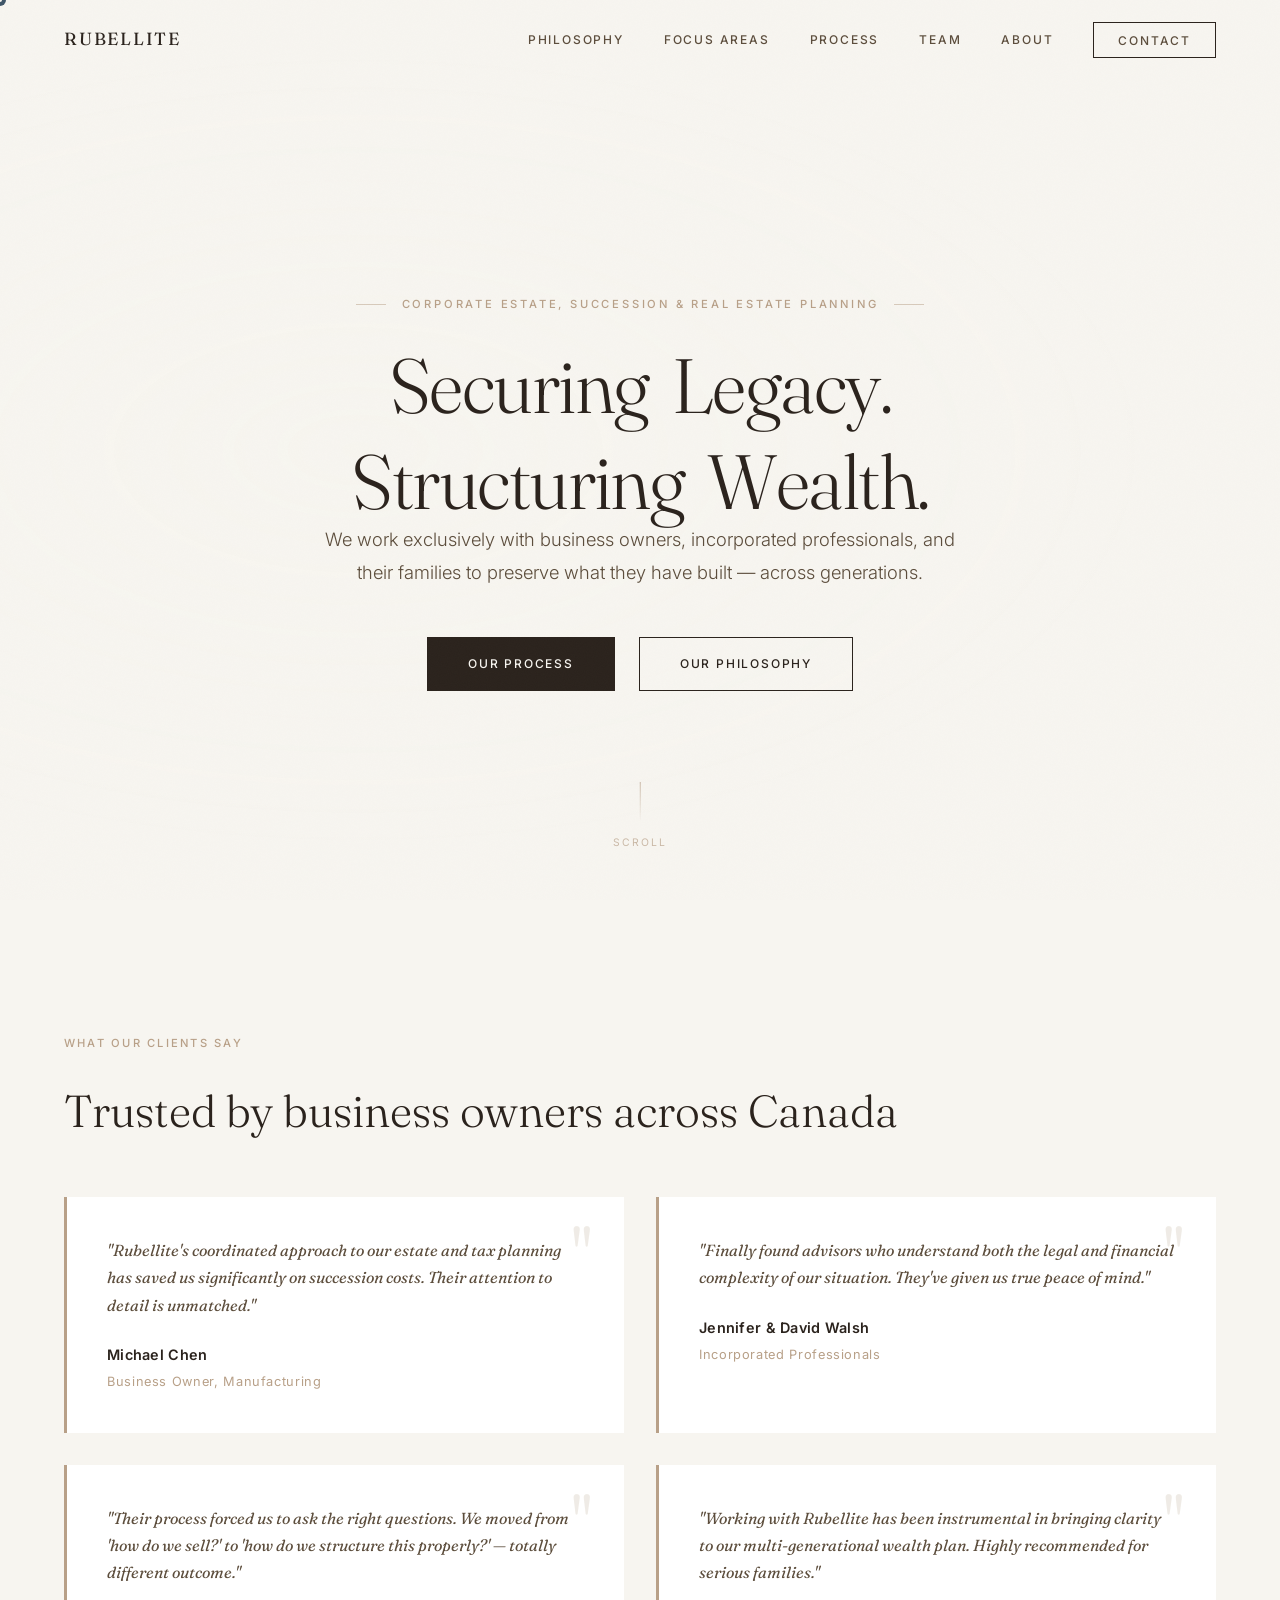
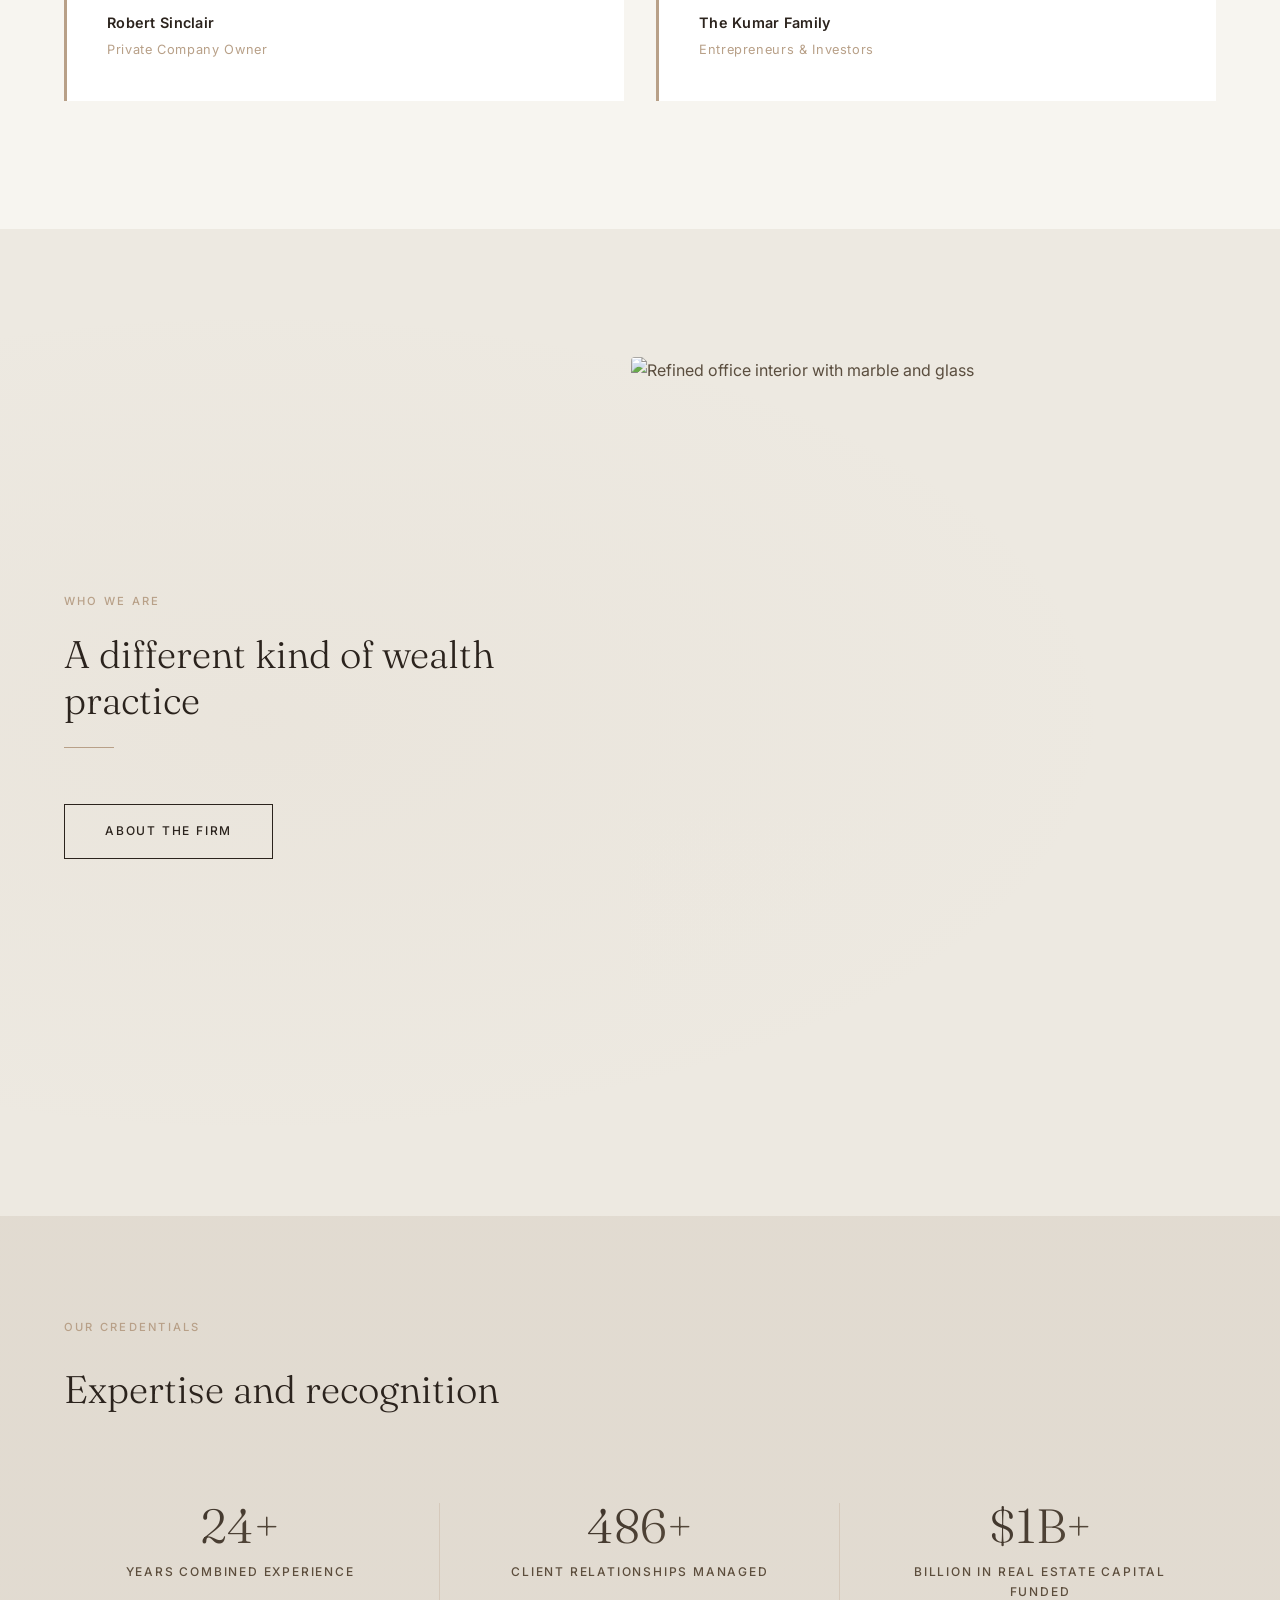
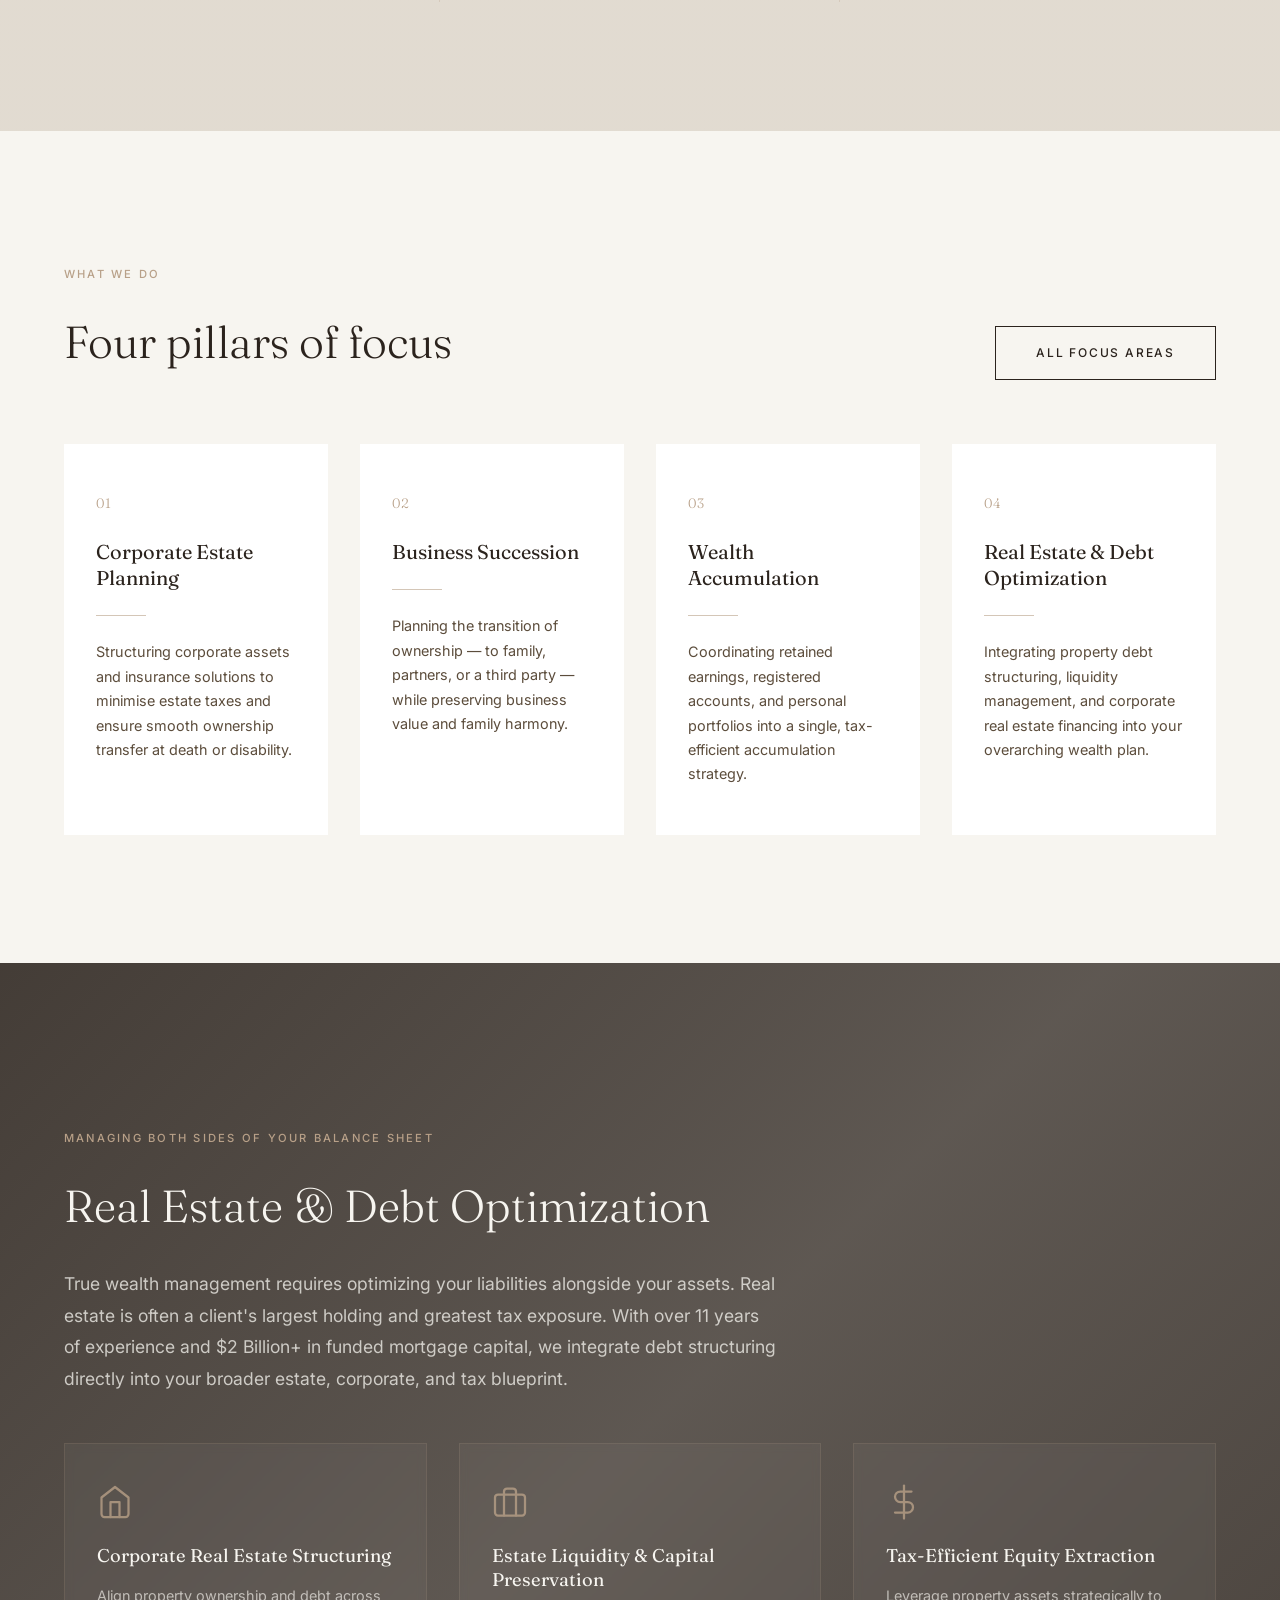
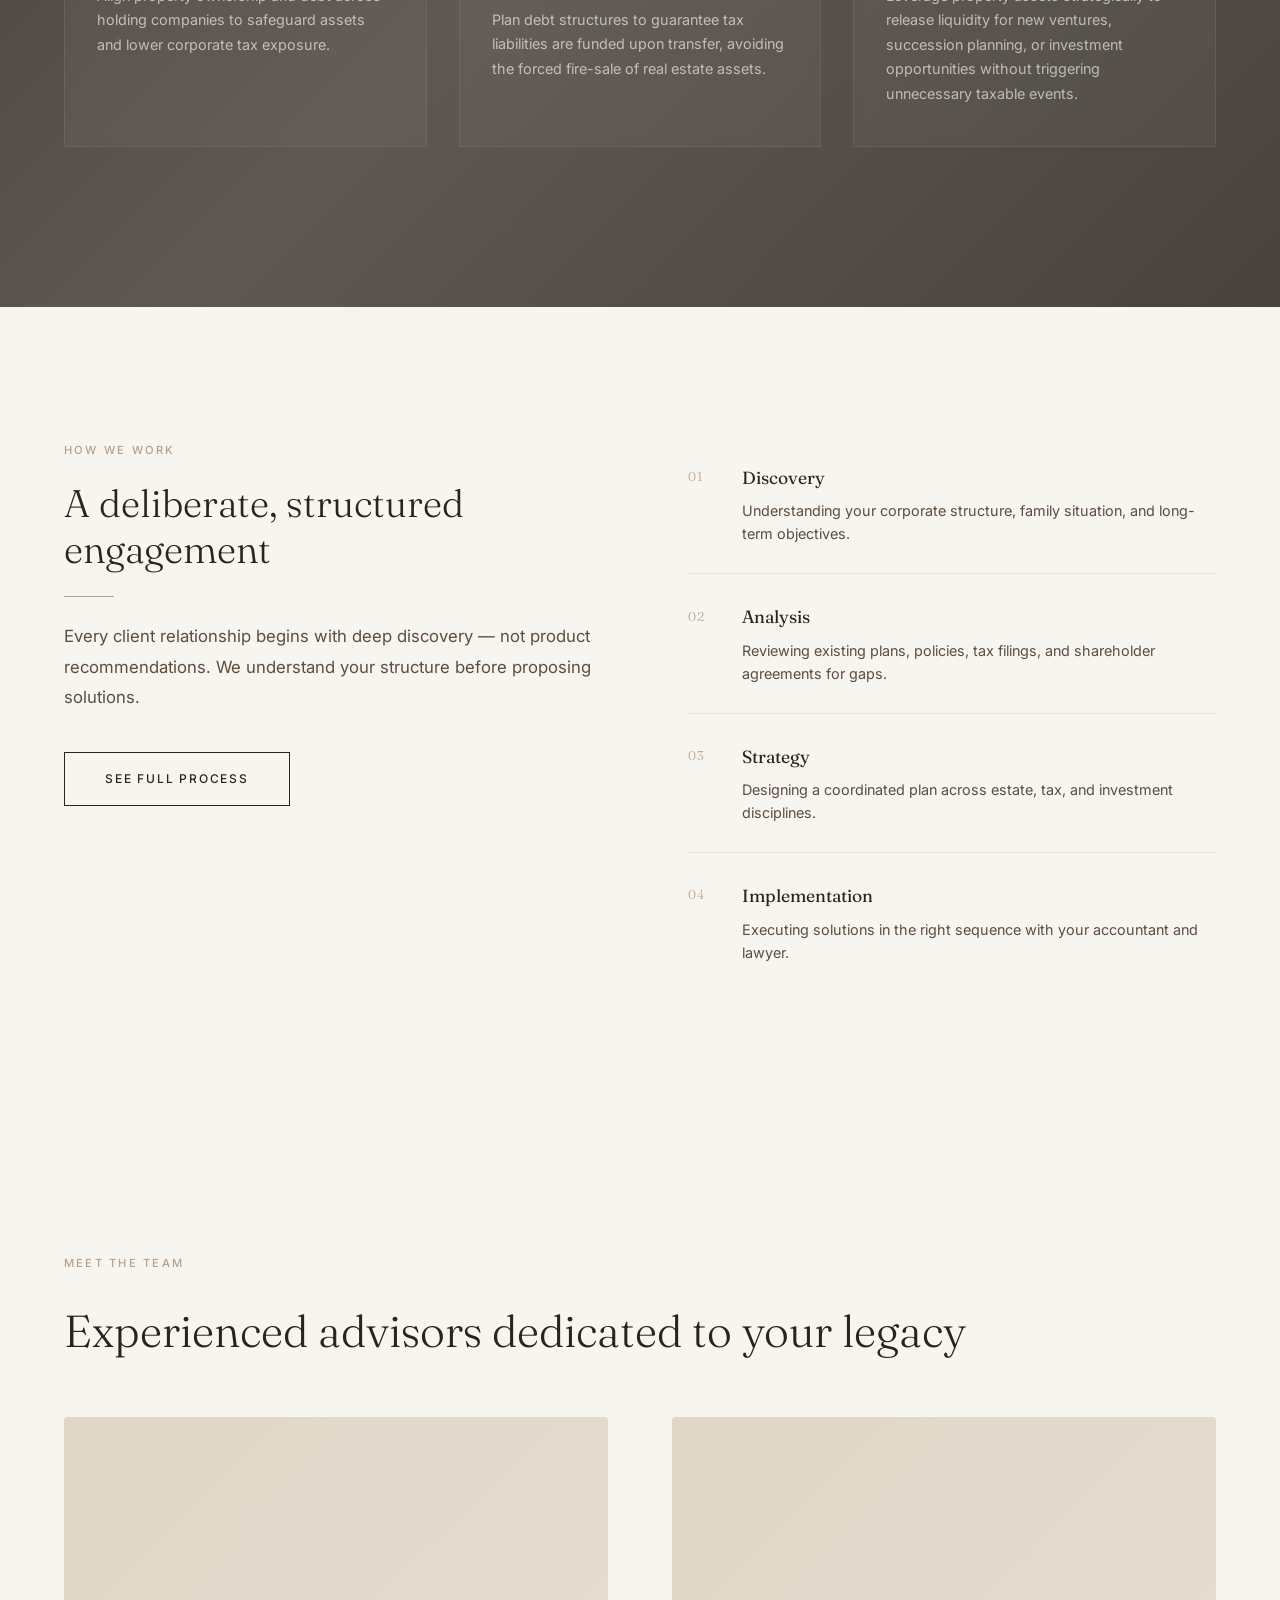
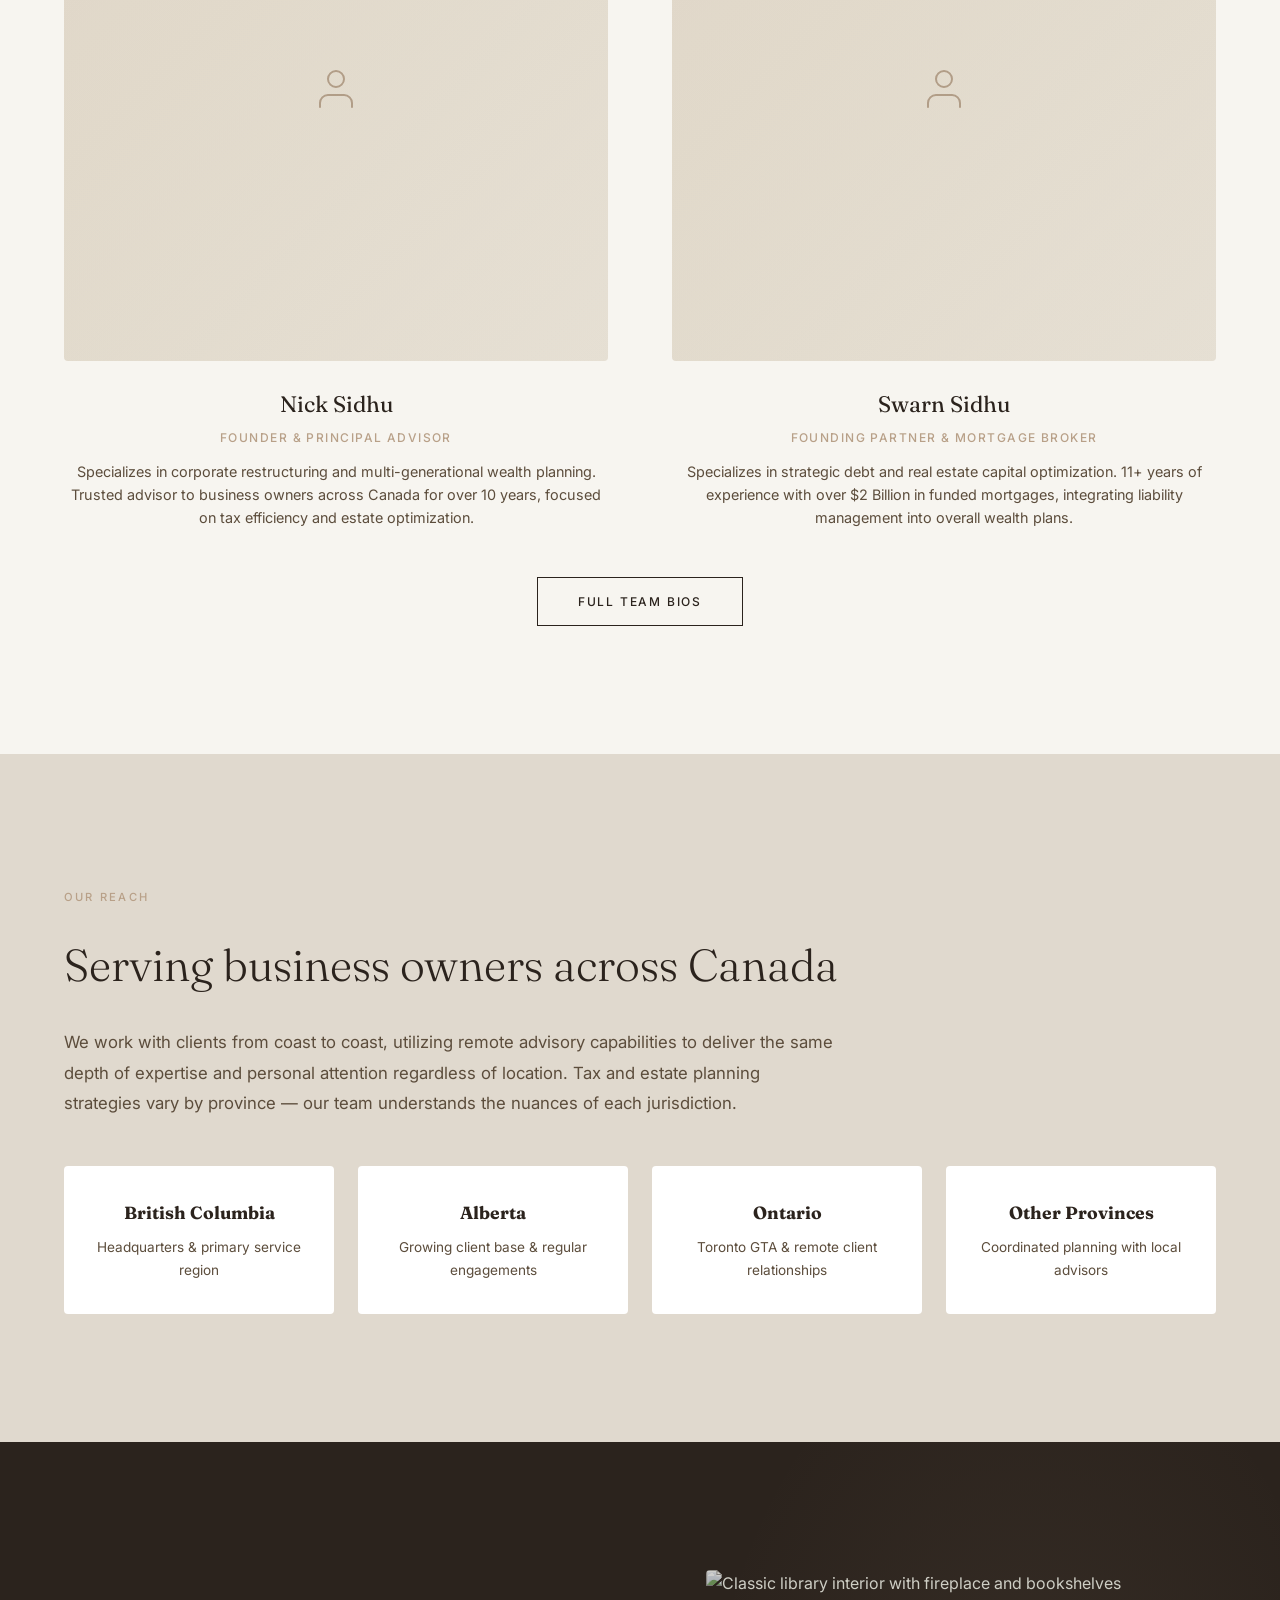
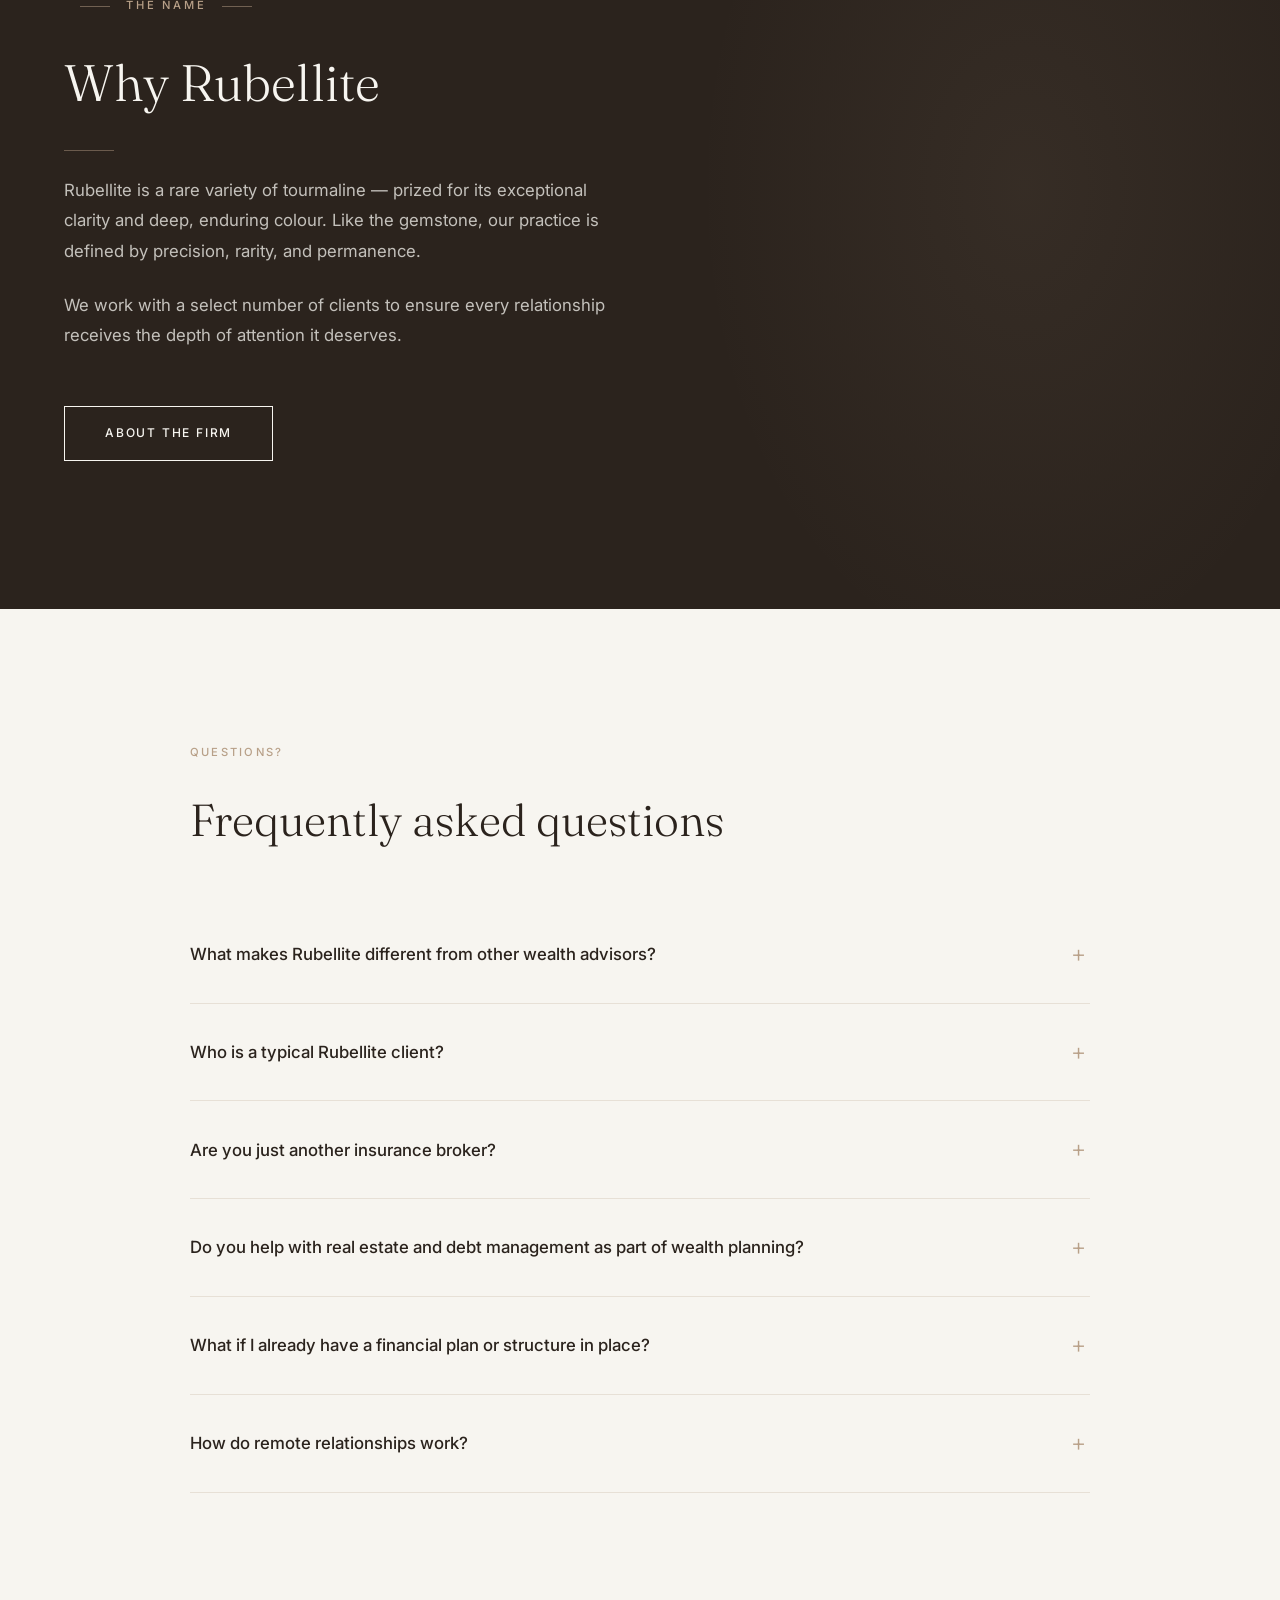
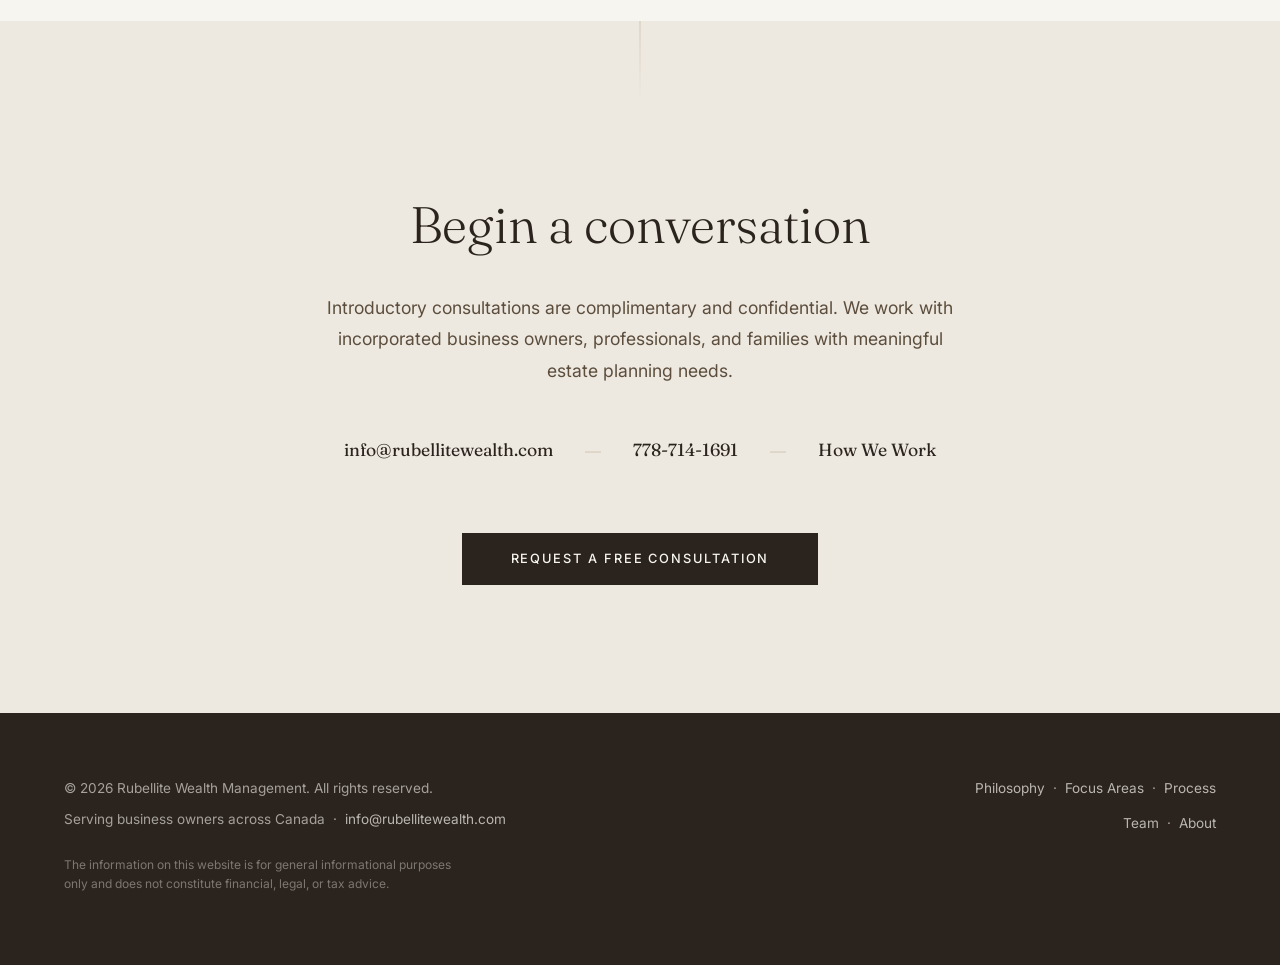
==== commit bd62d430: "Refactor styles and comments in index.html Updated various styles and structure in index.html, inclu" ====
--- a/public/index.html
+++ b/public/index.html
@@ -43,7 +43,7 @@
       width: 100%; height: 100%;
       pointer-events: none;
       z-index: 9999;
-      opacity: 0.025;
+      opacity: 0.02;
       background-image: url("data:image/svg+xml,%3Csvg viewBox='0 0 256 256' xmlns='http://www.w3.org/2000/svg'%3E%3Cfilter id='noise'%3E%3CfeTurbulence type='fractalNoise' baseFrequency='0.9' numOctaves='4' stitchTiles='stitch'/%3E%3C/filter%3E%3Crect width='100%25' height='100%25' filter='url(%23noise)'/%3E%3C/svg%3E");
       background-repeat: repeat;
       background-size: 256px 256px;
@@ -150,7 +150,7 @@
       transition: background 0.6s ease, backdrop-filter 0.6s ease, padding 0.4s ease;
     }
     .site-nav.scrolled {
-      background: rgba(247, 245, 240, 0.85);
+      background: rgba(247, 245, 240, 0.9);
       backdrop-filter: blur(20px) saturate(1.2);
       -webkit-backdrop-filter: blur(20px) saturate(1.2);
       padding: 1rem 4rem;
@@ -314,7 +314,9 @@
       to { opacity: 1; transform: translateY(0); }
     }
 
-    /* Hero */
+    /* ============================================
+       HERO WITH KEN BURNS VIDEO-LOOP EFFECT
+       ============================================ */
     .hero {
       min-height: 100vh;
       display: flex;
@@ -325,18 +327,23 @@
       overflow: hidden;
       background: var(--cream);
     }
-    .hero::before {
+    .hero-bg {
+      position: absolute;
+      inset: -5%;
+      background: url('images/hero-luxury.jpg') center/cover no-repeat;
+      animation: kenBurns 25s ease-in-out infinite alternate;
+      opacity: 0.18;
+      filter: sepia(20%) saturate(80%) contrast(95%);
+    }
+    .hero-bg::after {
       content: '';
       position: absolute;
-      top: -50%; right: -20%;
-      width: 80%; height: 150%;
-      background: radial-gradient(ellipse at center, rgba(184, 160, 136, 0.08) 0%, transparent 70%);
-      pointer-events: none;
-      animation: heroGlow 8s ease-in-out infinite alternate;
-    }
-    @keyframes heroGlow {
-      0% { transform: scale(1) rotate(0deg); opacity: 0.6; }
-      100% { transform: scale(1.1) rotate(5deg); opacity: 1; }
+      inset: 0;
+      background: radial-gradient(ellipse at 30% 50%, rgba(247,245,240,0.3) 0%, transparent 60%);
+    }
+    @keyframes kenBurns {
+      0% { transform: scale(1) translate(0, 0); }
+      100% { transform: scale(1.1) translate(-1%, -1%); }
     }
     .hero-content {
       max-width: 900px;
@@ -538,7 +545,9 @@
       letter-spacing: 0.05em;
     }
 
-    /* Intro Section */
+    /* ============================================
+       INTRO SECTION WITH SIDE IMAGE
+       ============================================ */
     .intro {
       padding: 8rem 4rem;
       background: var(--light-1);
@@ -557,9 +566,9 @@
       max-width: 1300px;
       margin: 0 auto;
       display: grid;
-      grid-template-columns: 1fr 1.5fr;
-      gap: 6rem;
-      align-items: start;
+      grid-template-columns: 1fr 1.2fr;
+      gap: 5rem;
+      align-items: center;
       position: relative;
       z-index: 1;
     }
@@ -578,11 +587,41 @@
       line-height: 1.8;
     }
     .intro-right p:last-child { margin-bottom: 0; }
-
-    /* Credentials */
+    .intro-image {
+      position: relative;
+      overflow: hidden;
+      border-radius: 4px;
+      aspect-ratio: 4/5;
+    }
+    .intro-image img {
+      width: 100%;
+      height: 100%;
+      object-fit: cover;
+      filter: sepia(10%) saturate(85%) contrast(102%);
+      transition: transform 8s ease;
+    }
+    .intro-image:hover img {
+      transform: scale(1.05);
+    }
+    .intro-image::after {
+      content: '';
+      position: absolute;
+      inset: 0;
+      background: linear-gradient(to bottom, transparent 60%, rgba(237,233,225,0.4) 100%);
+      pointer-events: none;
+    }
+
+    /* Credentials with marble texture */
     .credentials-section {
-      padding: 5rem 4rem;
-      background: var(--light-2);
+      padding: 6rem 4rem;
+      background: linear-gradient(
+          rgba(224, 217, 206, 0.92),
+          rgba(224, 217, 206, 0.92)
+        ),
+        url('images/marble-gold.jpg');
+      background-size: cover;
+      background-position: center;
+      position: relative;
     }
     .credentials-inner { max-width: 1300px; margin: 0 auto; }
     .credentials-section h2 {
@@ -695,7 +734,7 @@
     }
     .focus-card h3 {
       font-family: var(--font-display);
-      font-size: 1.3rem;
+      font-size: 1.25rem;
       font-weight: 400;
       color: var(--darkest);
       margin-bottom: 1rem;
@@ -707,22 +746,35 @@
       line-height: 1.7;
     }
 
-    /* Real Estate Service Section */
+    /* ============================================
+       REAL ESTATE SECTION WITH ESTATE BACKGROUND
+       ============================================ */
     .re-service-section {
-      padding: 8rem 4rem;
-      background: var(--darkest);
+      padding: 10rem 4rem;
+      position: relative;
+      overflow: hidden;
       color: var(--cream);
-      position: relative;
-      overflow: hidden;
-    }
-    .re-service-section::before {
-      content: '';
+    }
+    .re-service-bg {
       position: absolute;
-      top: -30%; left: -10%;
-      width: 60%; height: 150%;
-      background: radial-gradient(ellipse at center, rgba(184, 160, 136, 0.06) 0%, transparent 60%);
-      pointer-events: none;
-      animation: gemPulse 6s ease-in-out infinite alternate;
+      inset: 0;
+      background: url('images/estate-exterior.jpg') center/cover no-repeat;
+      filter: sepia(15%) saturate(75%) contrast(90%) brightness(0.5);
+      animation: kenBurnsSlow 30s ease-in-out infinite alternate;
+    }
+    @keyframes kenBurnsSlow {
+      0% { transform: scale(1) translate(0, 0); }
+      100% { transform: scale(1.08) translate(-1%, -0.5%); }
+    }
+    .re-service-overlay {
+      position: absolute;
+      inset: 0;
+      background: linear-gradient(
+        135deg,
+        rgba(43, 35, 29, 0.88) 0%,
+        rgba(43, 35, 29, 0.75) 50%,
+        rgba(43, 35, 29, 0.85) 100%
+      );
     }
     .re-service-inner {
       max-width: 1300px;
@@ -739,11 +791,12 @@
       font-weight: 300;
       color: var(--cream);
       margin-bottom: 1.5rem;
+      max-width: 25ch;
     }
     .re-service-section .lead {
       color: rgba(247, 245, 240, 0.75);
       font-size: 1.1rem;
-      max-width: 70ch;
+      max-width: 65ch;
       line-height: 1.8;
       margin-bottom: 3rem;
     }
@@ -753,22 +806,24 @@
       gap: 2rem;
     }
     .re-service-card {
-      background: rgba(255,255,255,0.03);
+      background: rgba(255,255,255,0.04);
       border: 1px solid rgba(184, 160, 136, 0.15);
       padding: 2.5rem 2rem;
       transition: all 0.5s var(--transition-smooth);
+      backdrop-filter: blur(4px);
     }
     .re-service-card:hover {
-      background: rgba(255,255,255,0.06);
-      border-color: rgba(184, 160, 136, 0.3);
+      background: rgba(255,255,255,0.08);
+      border-color: rgba(184, 160, 136, 0.35);
       transform: translateY(-4px);
     }
     .re-service-card h4 {
       font-family: var(--font-display);
-      font-size: 1.2rem;
+      font-size: 1.15rem;
       font-weight: 400;
       color: var(--cream);
       margin-bottom: 1rem;
+      line-height: 1.3;
     }
     .re-service-card p {
       color: rgba(247, 245, 240, 0.65);
@@ -776,17 +831,24 @@
       line-height: 1.7;
     }
     .re-service-card .re-icon {
-      width: 40px;
-      height: 40px;
+      width: 36px;
+      height: 36px;
       color: var(--bright-2);
       margin-bottom: 1.5rem;
       opacity: 0.8;
     }
 
-    /* Process Preview */
+    /* Process Preview with library texture */
     .process-preview {
       padding: 8rem 4rem;
-      background: var(--light-1);
+      background: linear-gradient(
+          rgba(237, 233, 225, 0.94),
+          rgba(237, 233, 225, 0.94)
+        ),
+        url('images/library-dark.jpg');
+      background-size: cover;
+      background-position: center;
+      background-attachment: fixed;
       position: relative;
     }
     .process-preview-grid {
@@ -841,7 +903,9 @@
       line-height: 1.6;
     }
 
-    /* Team Preview */
+    /* ============================================
+       TEAM WITH FILTERED PLACEHOLDERS
+       ============================================ */
     .team-preview {
       padding: 8rem 4rem;
       max-width: 1300px;
@@ -857,7 +921,7 @@
     .team-grid {
       display: grid;
       grid-template-columns: repeat(2, 1fr);
-      gap: 3rem;
+      gap: 4rem;
     }
     .team-card {
       text-align: center;
@@ -876,14 +940,24 @@
       overflow: hidden;
       position: relative;
       transition: transform 0.6s var(--transition-smooth), box-shadow 0.6s var(--transition-smooth);
+      filter: sepia(12%) saturate(85%) contrast(103%) brightness(97%);
+    }
+    .team-card-img::before {
+      content: '';
+      position: absolute;
+      inset: 0;
+      background: linear-gradient(135deg, rgba(184,160,136,0.08) 0%, rgba(43,35,29,0.06) 100%);
+      z-index: 1;
+      pointer-events: none;
     }
     .team-card-img::after {
       content: '';
       position: absolute;
       inset: 0;
-      background: linear-gradient(135deg, transparent 40%, rgba(184, 160, 136, 0.15) 100%);
+      background: linear-gradient(135deg, transparent 40%, rgba(184, 160, 136, 0.12) 100%);
       opacity: 0;
       transition: opacity 0.5s ease;
+      z-index: 2;
     }
     .team-card:hover .team-card-img {
       transform: translateY(-6px);
@@ -892,7 +966,7 @@
     .team-card:hover .team-card-img::after { opacity: 1; }
     .team-card h3 {
       font-family: var(--font-display);
-      font-size: 1.3rem;
+      font-size: 1.4rem;
       font-weight: 400;
       color: var(--darkest);
       margin-bottom: 0.3rem;
@@ -933,7 +1007,7 @@
     }
     .bio-card {
       display: grid;
-      grid-template-columns: 280px 1fr;
+      grid-template-columns: 300px 1fr;
       gap: 4rem;
       margin-bottom: 5rem;
       padding-bottom: 5rem;
@@ -953,10 +1027,15 @@
       align-items: center;
       justify-content: center;
       color: var(--bright-2);
+      filter: sepia(12%) saturate(85%) contrast(103%);
+      overflow: hidden;
+    }
+    .bio-photo svg {
+      opacity: 0.6;
     }
     .bio-content h3 {
       font-family: var(--font-display);
-      font-size: 1.8rem;
+      font-size: 1.9rem;
       font-weight: 400;
       color: var(--darkest);
       margin-bottom: 0.25rem;
@@ -1048,7 +1127,9 @@
       color: var(--dark-1);
     }
 
-    /* Gem Section */
+    /* ============================================
+       GEM SECTION WITH SIDE IMAGE
+       ============================================ */
     .gem-section {
       padding: 8rem 4rem;
       background: var(--darkest);
@@ -1073,8 +1154,8 @@
       max-width: 1300px;
       margin: 0 auto;
       display: grid;
-      grid-template-columns: 1.2fr 1fr;
-      gap: 6rem;
+      grid-template-columns: 1.1fr 1fr;
+      gap: 5rem;
       align-items: center;
       position: relative;
       z-index: 1;
@@ -1106,6 +1187,22 @@
     }
     .gem-section .btn::before { background: var(--cream); }
     .gem-section .btn:hover { color: var(--darkest); }
+    .gem-image {
+      position: relative;
+      overflow: hidden;
+      border-radius: 4px;
+      aspect-ratio: 1;
+    }
+    .gem-image img {
+      width: 100%;
+      height: 100%;
+      object-fit: cover;
+      filter: sepia(20%) saturate(70%) contrast(90%) brightness(0.85);
+      transition: transform 10s ease;
+    }
+    .gem-image:hover img {
+      transform: scale(1.03);
+    }
     .gem-mark {
       display: flex;
       align-items: center;
@@ -1113,7 +1210,7 @@
     }
     .gem-mark svg {
       width: 100%;
-      max-width: 300px;
+      max-width: 280px;
       animation: gemRotate 30s linear infinite;
     }
     @keyframes gemRotate {
@@ -1446,8 +1543,10 @@
         gap: 3rem;
       }
       .intro-left { position: relative; top: 0; }
+      .intro-image { max-width: 500px; margin: 0 auto; }
       .bio-card { grid-template-columns: 1fr; gap: 2rem; }
       .bio-photo { max-width: 280px; margin: 0 auto; }
+      .gem-image { max-width: 500px; margin: 0 auto; }
     }
     @media (max-width: 768px) {
       .hero { padding: 7rem 1.5rem 5rem; }
@@ -1554,8 +1653,9 @@
   </nav>
 
   <main>
-    <!-- Hero Section -->
+    <!-- Hero Section with Ken Burns Video-Loop Effect -->
     <section class="hero" aria-label="Introduction">
+      <div class="hero-bg"></div>
       <div class="hero-content">
         <span class="eyebrow reveal">Corporate Estate, Succession & Real Estate Planning</span>
         <h1 class="reveal reveal-delay-1" id="heroHeadline">Securing Legacy.<br>Structuring Wealth.</h1>
@@ -1601,7 +1701,7 @@
       </div>
     </section>
 
-    <!-- Intro Section (Who We Are) -->
+    <!-- Intro Section with Side Image -->
     <section class="intro" id="philosophy" aria-labelledby="intro-heading">
       <div class="intro-grid">
         <div class="intro-left">
@@ -1610,15 +1710,13 @@
           <div class="divider reveal reveal-delay-2"></div>
           <a href="#about" class="btn reveal reveal-delay-3" style="margin-top:2rem;">About the Firm</a>
         </div>
-        <div class="intro-right">
-          <p class="reveal reveal-delay-1">Rubellite Wealth Management is a boutique advisory practice dedicated to the complex financial needs of incorporated business owners and high-net-worth families across Canada.</p>
-          <p class="reveal reveal-delay-2">We do not manage pooled funds or serve the general public. Every relationship is deeply personal, long-term, and built around the specific legal and tax structure of each client's enterprise.</p>
-          <p class="reveal reveal-delay-3">Our work sits at the intersection of corporate tax planning, estate law, investment strategy, and real estate debt optimization — disciplines that must be coordinated, not siloed, to achieve lasting results.</p>
+        <div class="intro-image reveal reveal-delay-2">
+          <img src="images/interior-office.jpg" alt="Refined office interior with marble and glass" loading="lazy">
         </div>
       </div>
     </section>
 
-    <!-- Credentials Section -->
+    <!-- Credentials Section with Marble Texture -->
     <section class="credentials-section" aria-labelledby="credentials-heading">
       <div class="credentials-inner">
         <div>
@@ -1681,8 +1779,10 @@
       </div>
     </section>
 
-    <!-- Real Estate & Debt Optimization Service Section -->
+    <!-- Real Estate & Debt Optimization with Estate Background -->
     <section class="re-service-section" id="realestate" aria-labelledby="re-service-heading">
+      <div class="re-service-bg"></div>
+      <div class="re-service-overlay"></div>
       <div class="re-service-inner">
         <span class="intro-label reveal">Managing Both Sides of Your Balance Sheet</span>
         <h2 id="re-service-heading" class="reveal reveal-delay-1">Real Estate & Debt Optimization</h2>
@@ -1713,7 +1813,7 @@
       </div>
     </section>
 
-    <!-- Process Preview Section -->
+    <!-- Process Preview with Library Background -->
     <section class="process-preview" id="process" aria-labelledby="process-heading">
       <div class="process-preview-grid">
         <div>
@@ -1744,7 +1844,7 @@
       </div>
     </section>
 
-    <!-- Team Preview Section -->
+    <!-- Team Preview with Filtered Placeholders -->
     <section class="team-preview" id="team" aria-labelledby="team-heading">
       <div>
         <span class="intro-label reveal">Meet the Team</span>
@@ -1773,7 +1873,7 @@
       </div>
     </section>
 
-    <!-- Full Team Bios Section (Hidden by default) -->
+    <!-- Full Team Bios Section -->
     <section class="team-bios-section" id="teamBios" aria-labelledby="bios-heading">
       <div class="team-bios-inner">
         <span class="intro-label reveal">Leadership</span>
@@ -1839,7 +1939,7 @@
       </div>
     </section>
 
-    <!-- Gem Section (Why Rubellite) -->
+    <!-- Gem Section with Side Image -->
     <section class="gem-section" aria-label="About Rubellite">
       <div class="gem-inner">
         <div>
@@ -1850,13 +1950,8 @@
           <p class="reveal reveal-delay-3">We work with a select number of clients to ensure every relationship receives the depth of attention it deserves.</p>
           <a href="#about" class="btn reveal reveal-delay-4" style="margin-top:2rem;">About the Firm</a>
         </div>
-        <div class="gem-mark reveal-scale" aria-hidden="true">
-          <svg viewBox="0 0 200 200" fill="none" xmlns="http://www.w3.org/2000/svg">
-            <polygon points="100,4 182,50 182,150 100,196 18,150 18,50" fill="none" stroke="#F6F3EC" stroke-width="1.5"/>
-            <polygon points="100,30 158,64 158,136 100,170 42,136 42,64" fill="none" stroke="#F6F3EC" stroke-width="0.8" opacity="0.5"/>
-            <polygon points="100,55 135,76 135,124 100,145 65,124 65,76" fill="none" stroke="#F6F3EC" stroke-width="0.5" opacity="0.3"/>
-            <circle cx="100" cy="100" r="2.5" fill="#F6F3EC" opacity="0.4"/>
-          </svg>
+        <div class="gem-image reveal-scale">
+          <img src="images/library-classic.jpg" alt="Classic library interior with fireplace and bookshelves" loading="lazy">
         </div>
       </div>
     </section>
@@ -2219,7 +2314,6 @@
           top: teamBios.offsetTop - 80,
           behavior: 'smooth'
         });
-        // Trigger reveal animations for newly visible elements
         setTimeout(() => {
           teamBios.querySelectorAll('.reveal, .reveal-left, .reveal-right, .reveal-scale').forEach(el => {
             revealObserver.observe(el);
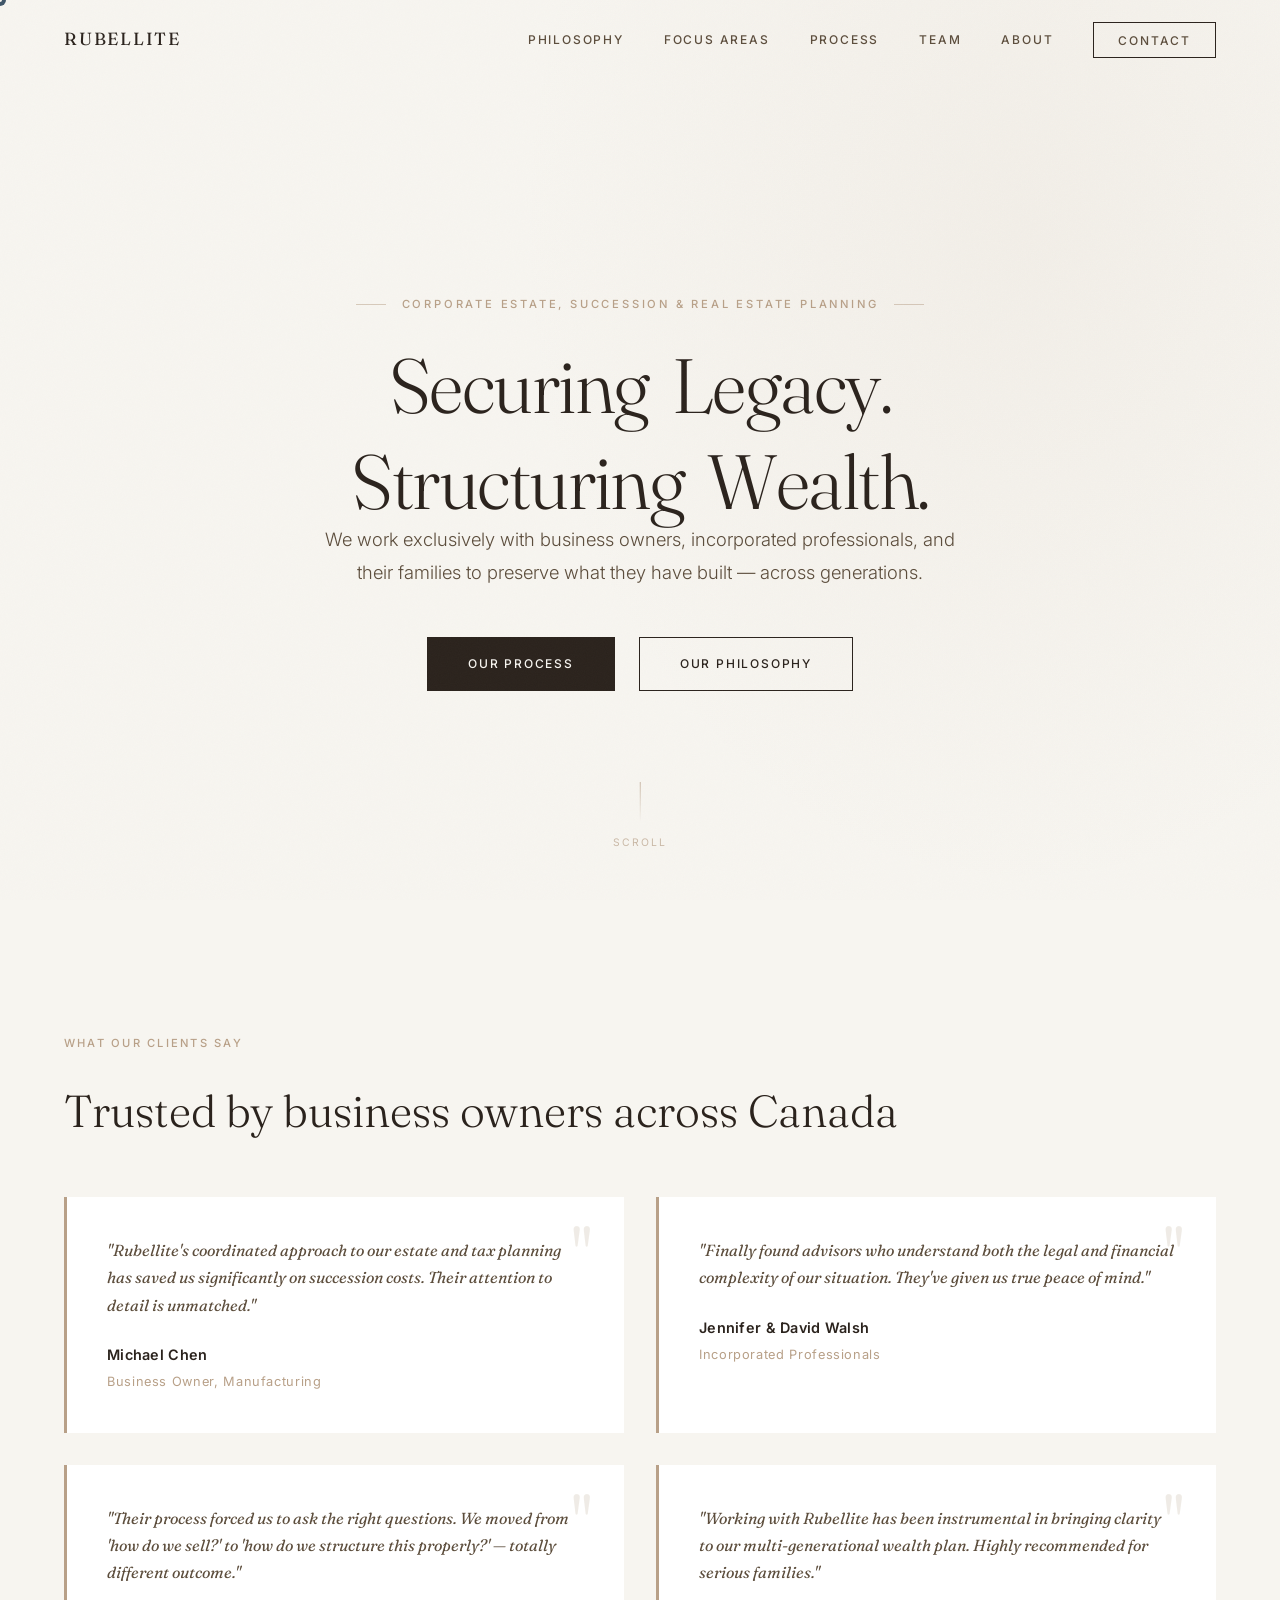
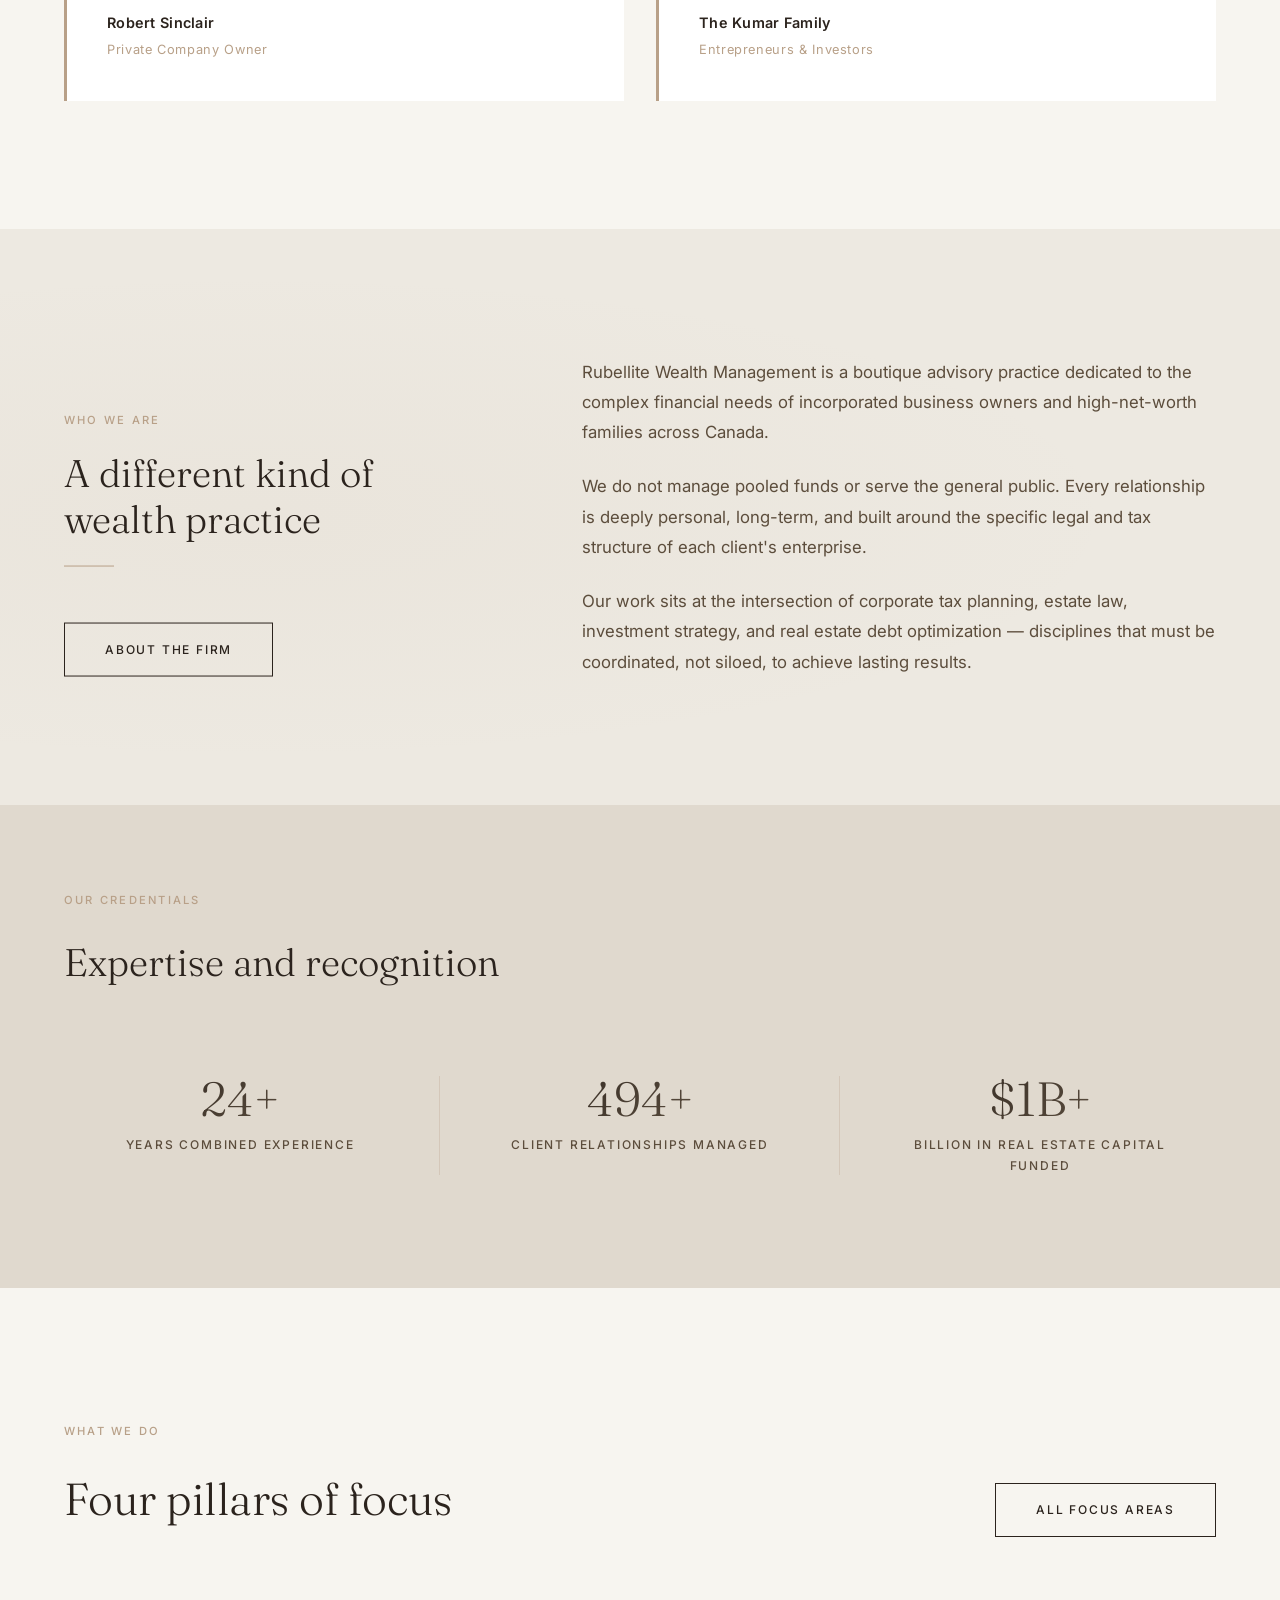
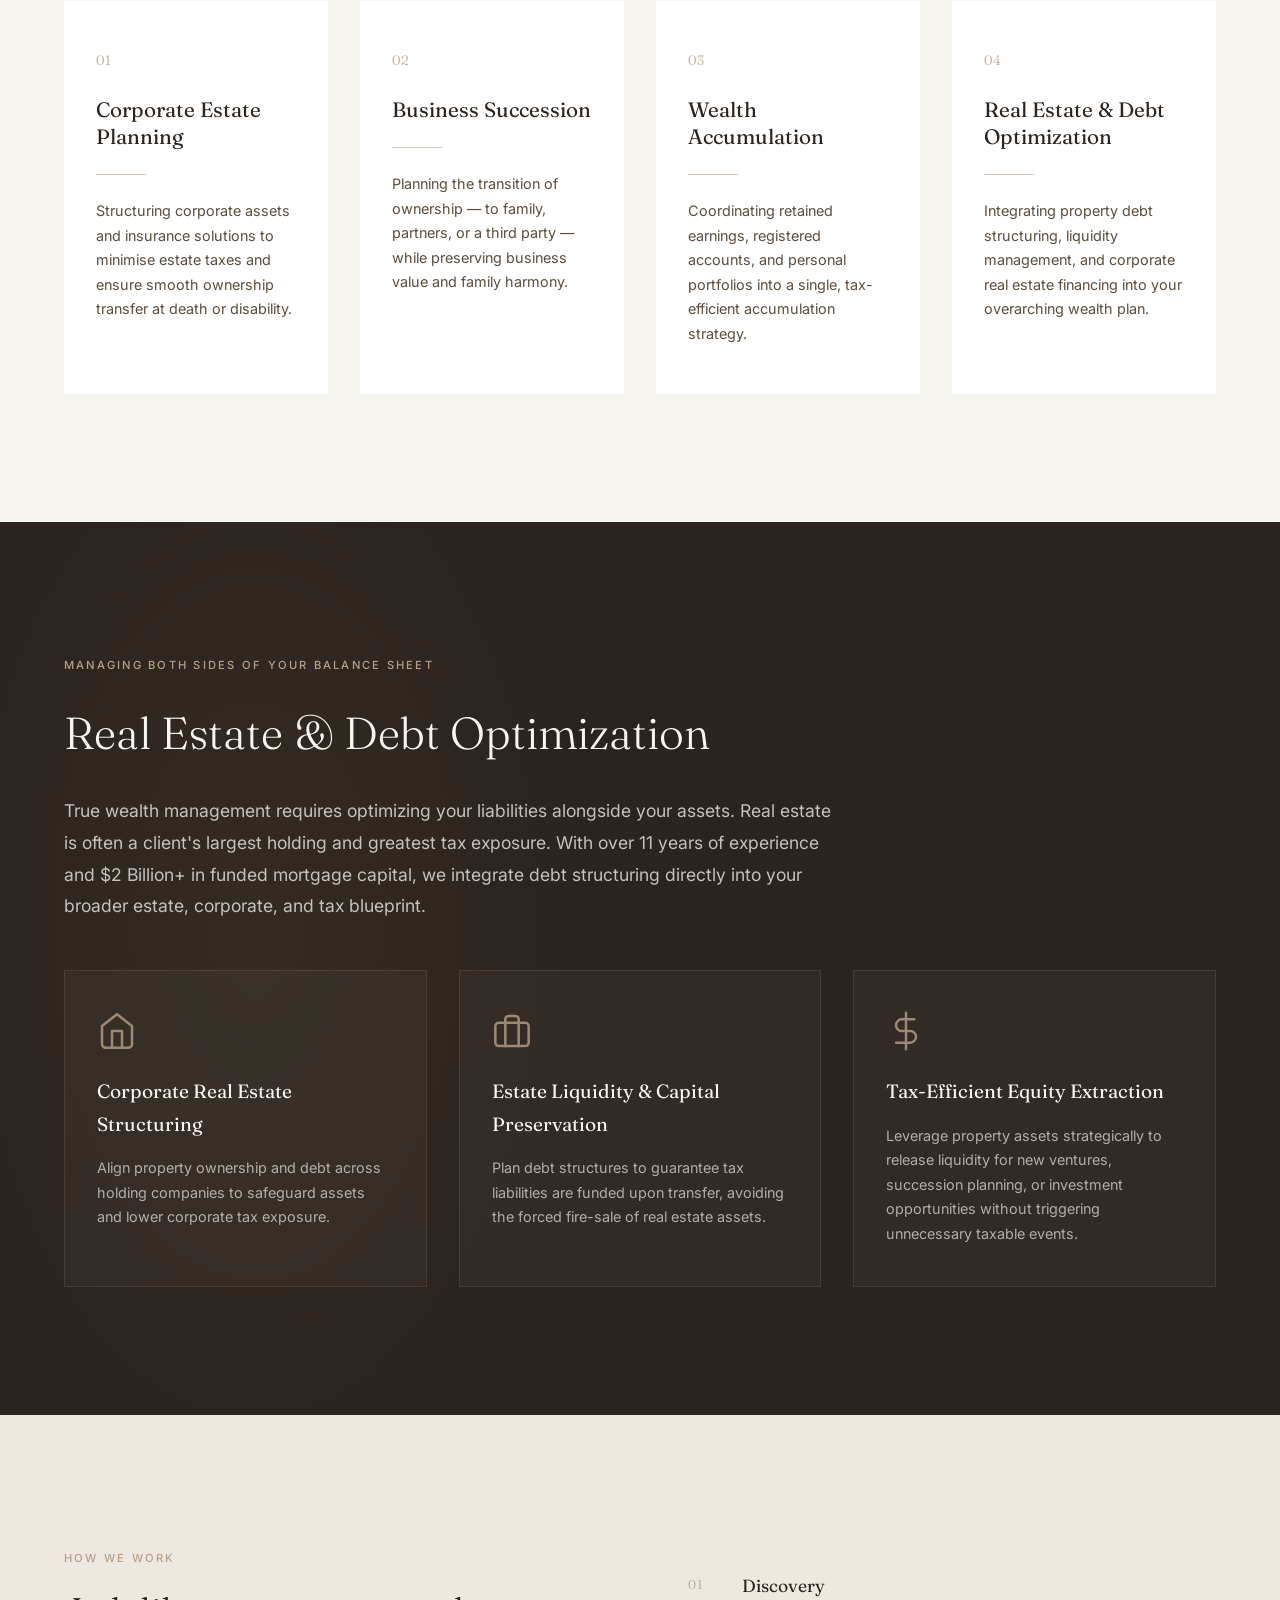
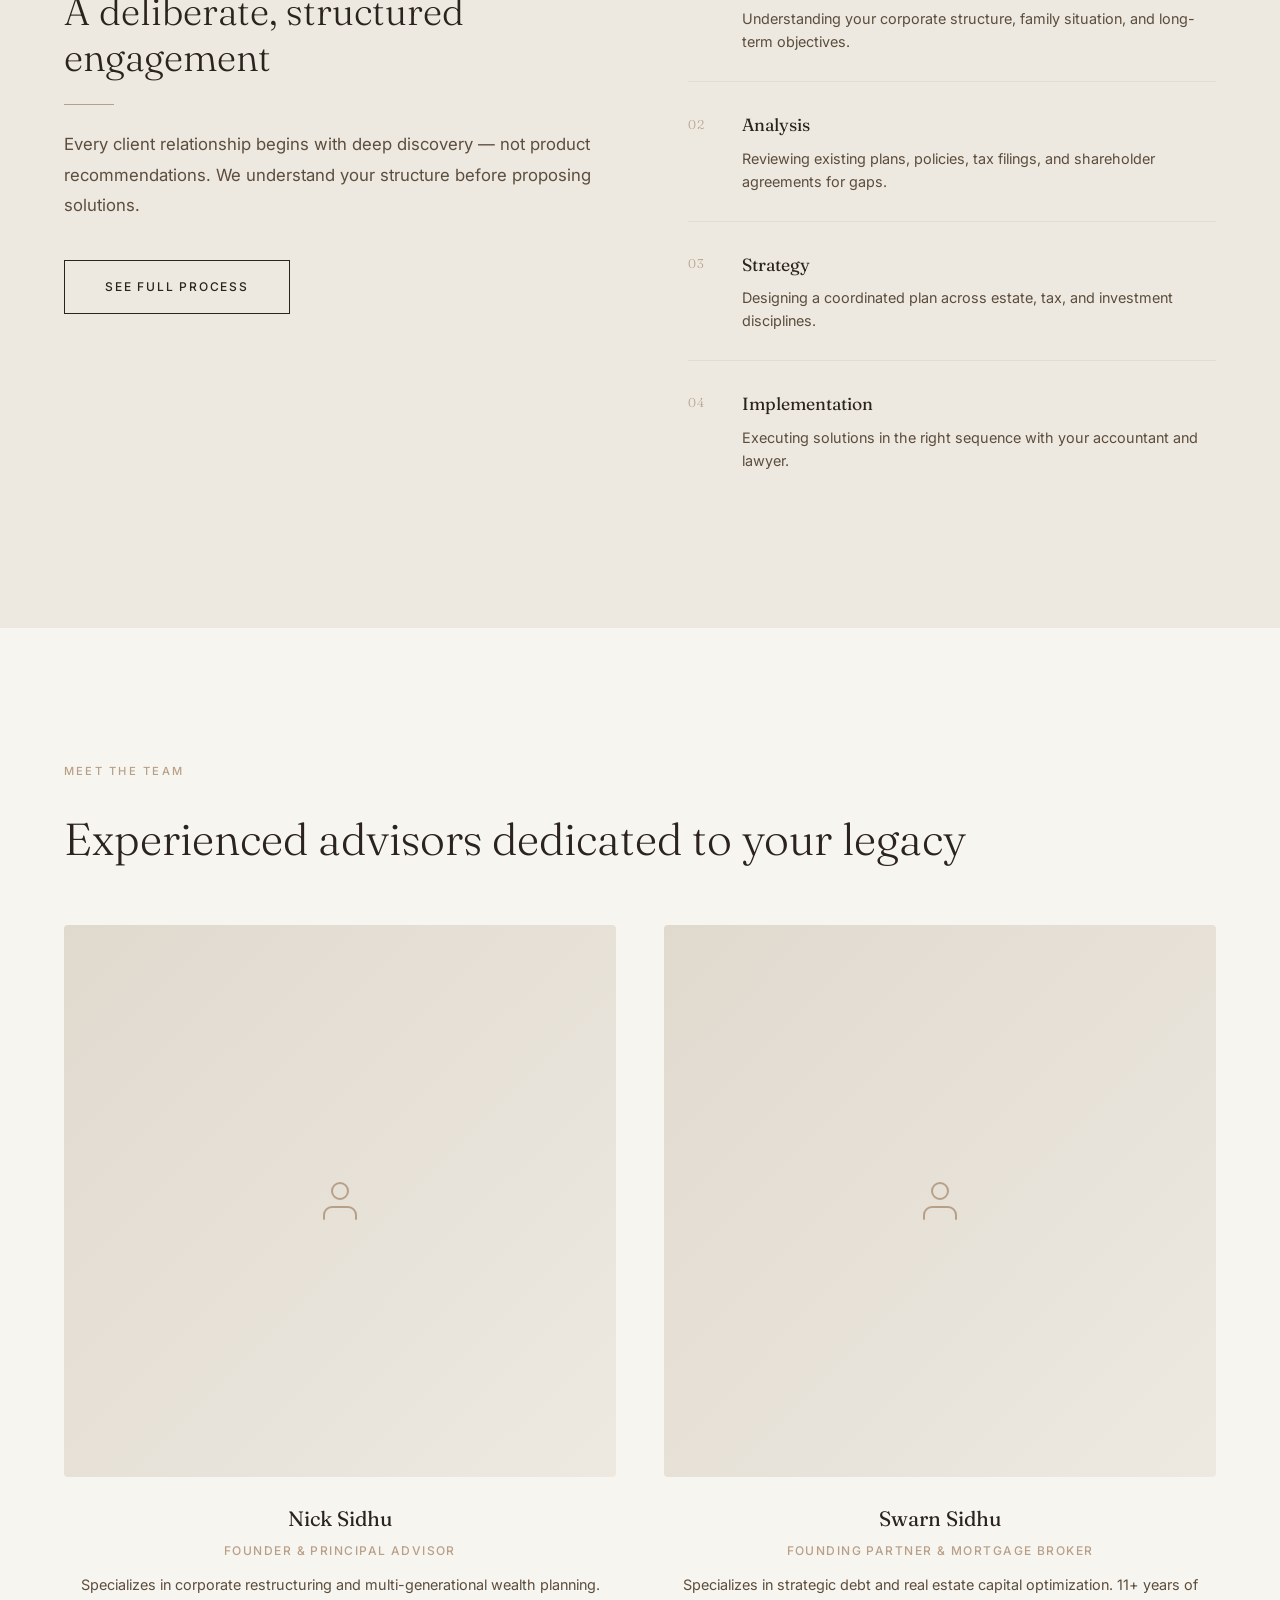
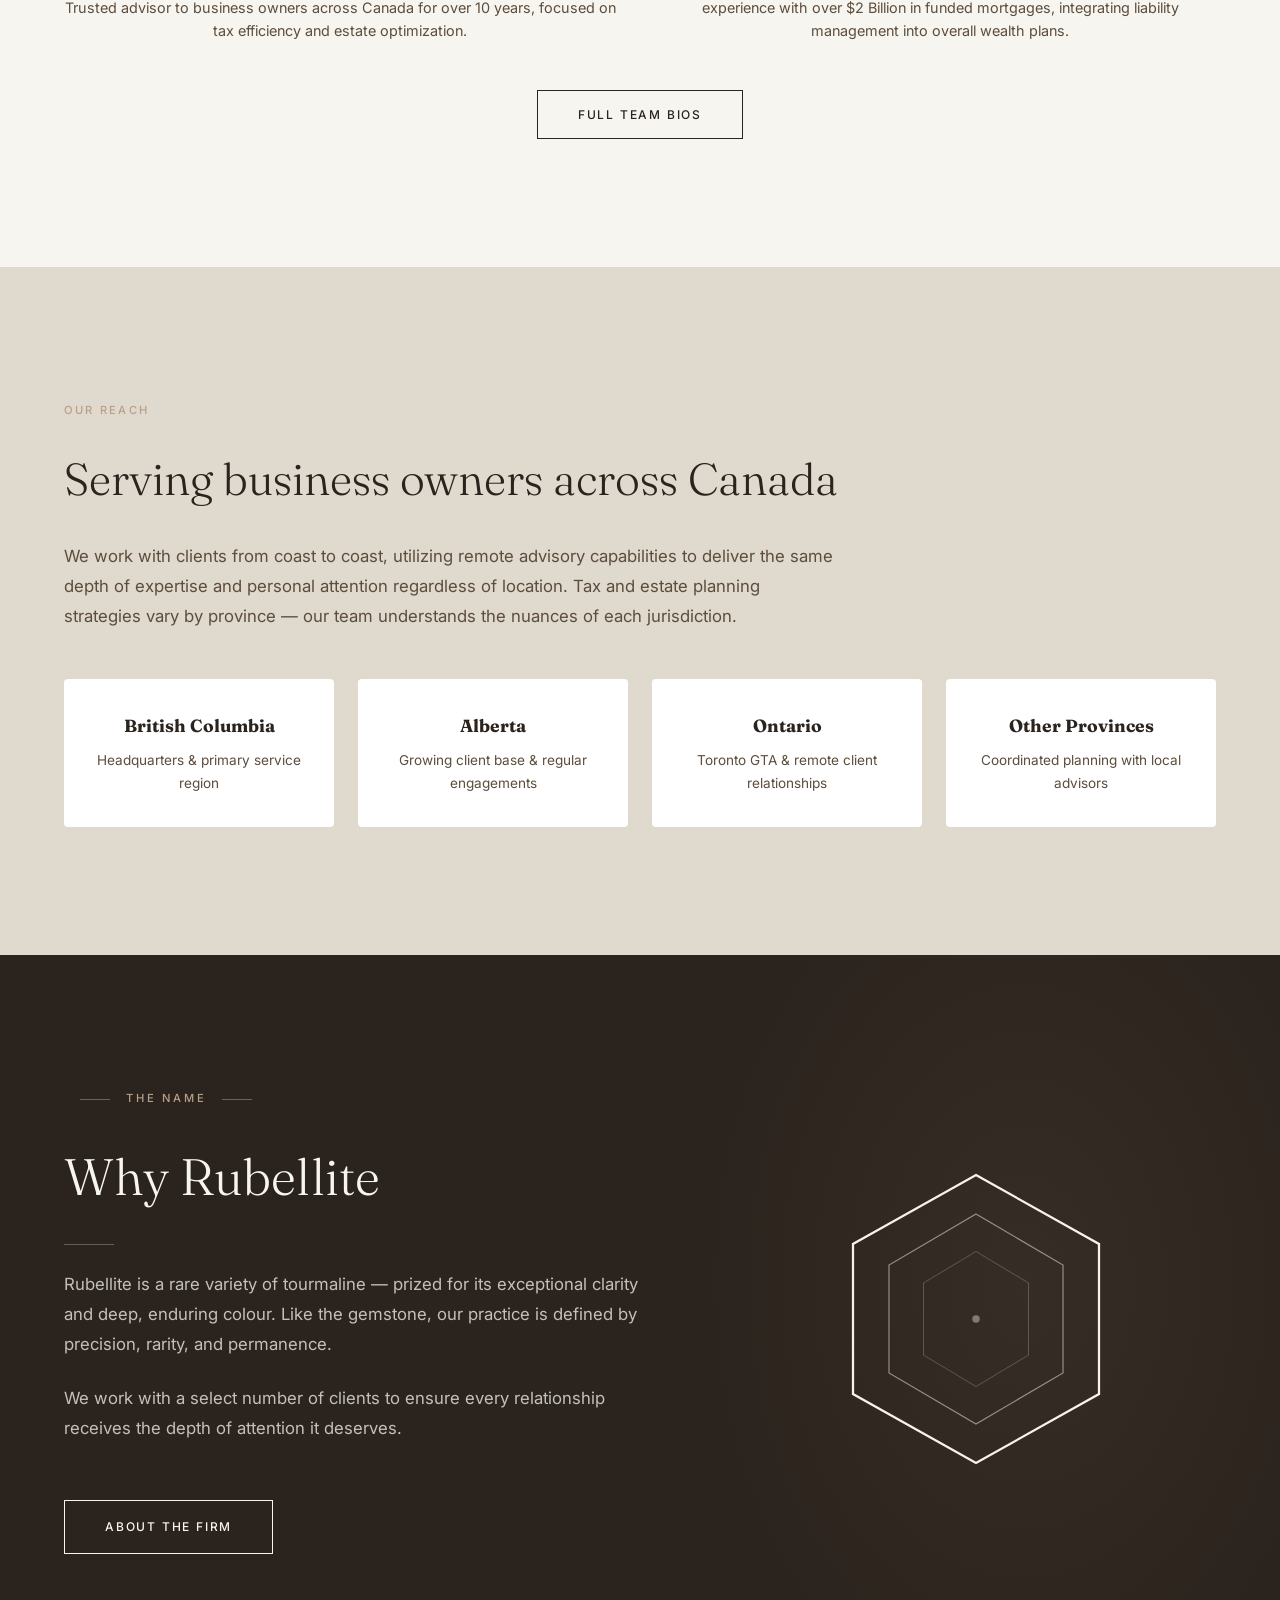
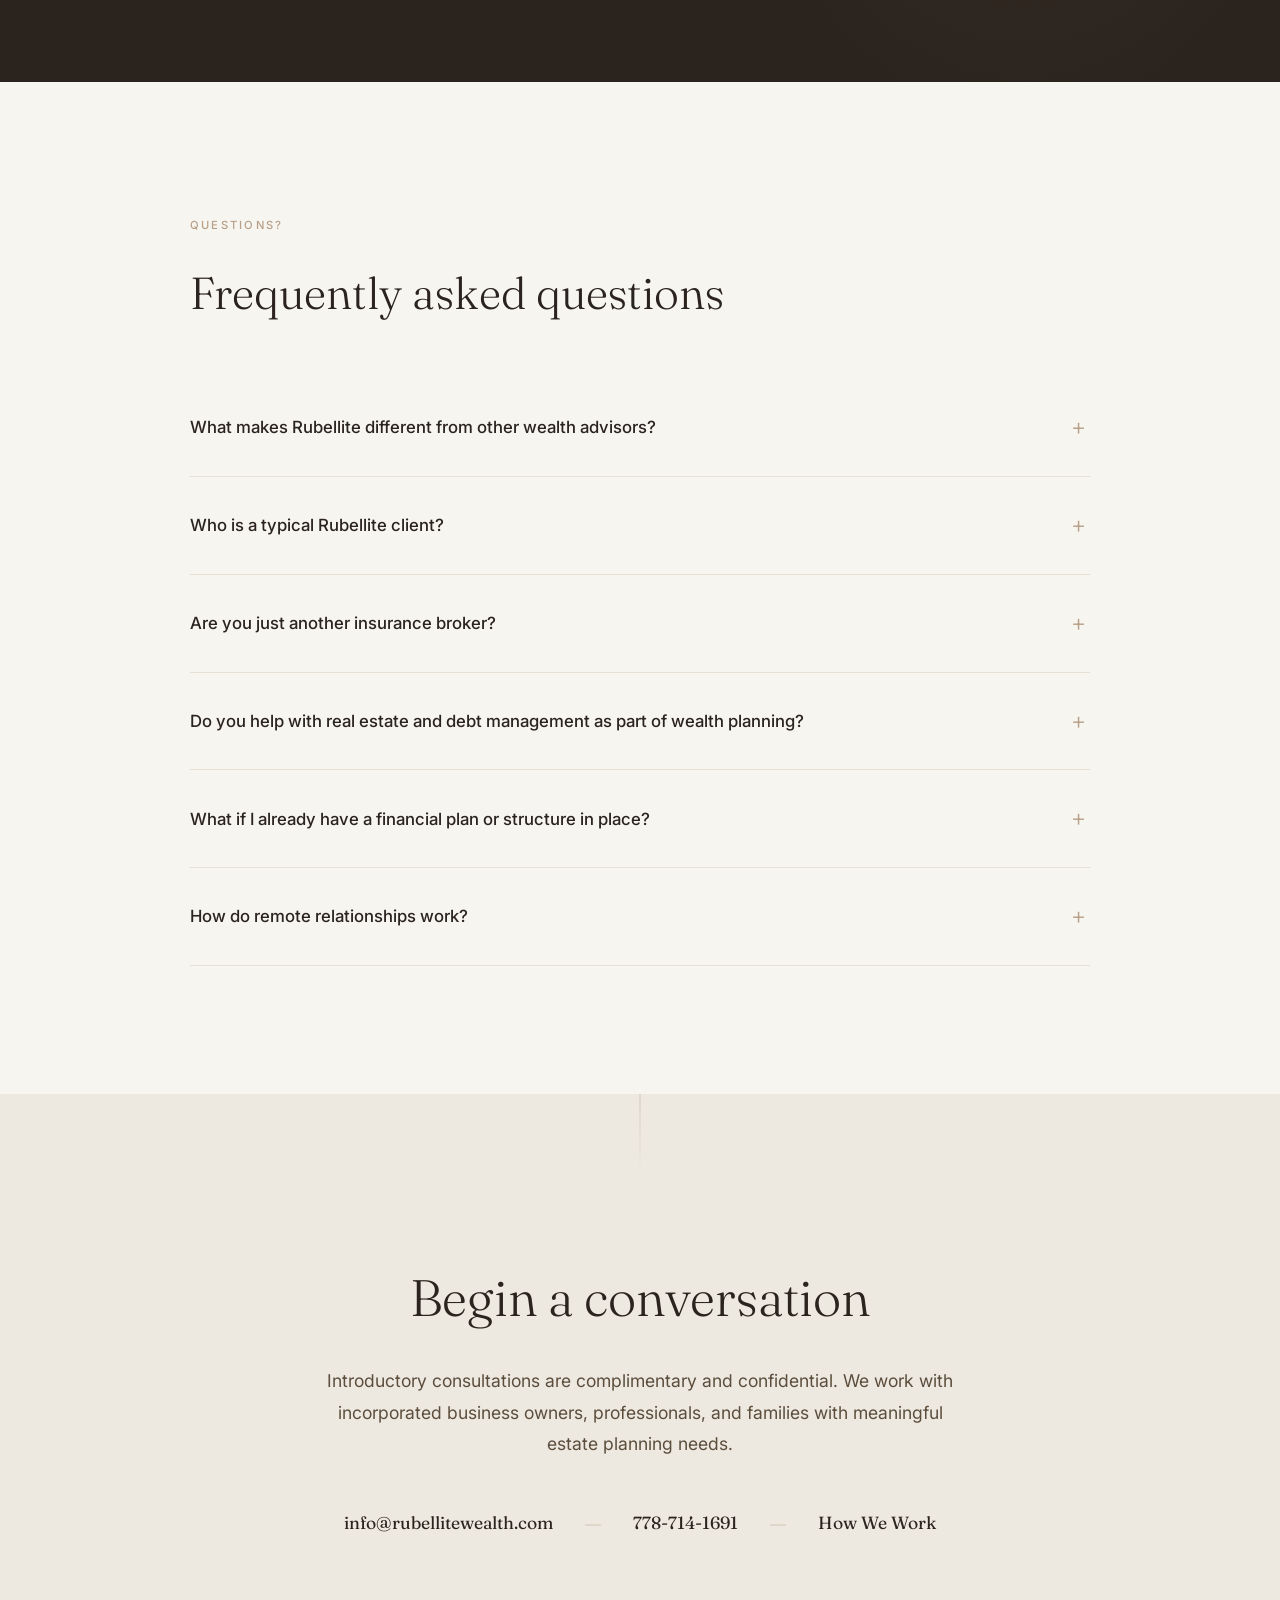
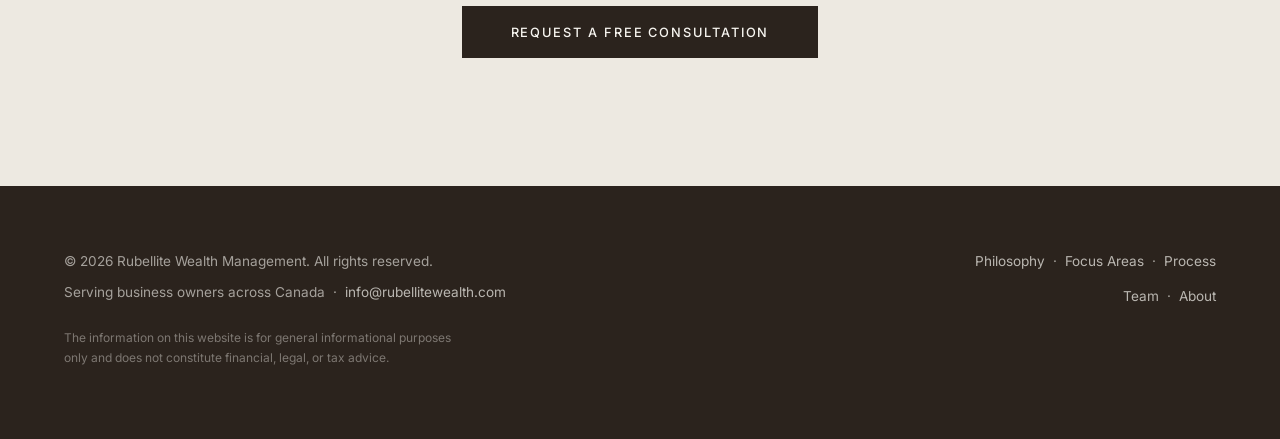
==== commit 87b156ac: "Refactor styles and structure in index.html Updated various styles and layout properties in the inde" ====
--- a/public/index.html
+++ b/public/index.html
@@ -43,7 +43,7 @@
       width: 100%; height: 100%;
       pointer-events: none;
       z-index: 9999;
-      opacity: 0.02;
+      opacity: 0.025;
       background-image: url("data:image/svg+xml,%3Csvg viewBox='0 0 256 256' xmlns='http://www.w3.org/2000/svg'%3E%3Cfilter id='noise'%3E%3CfeTurbulence type='fractalNoise' baseFrequency='0.9' numOctaves='4' stitchTiles='stitch'/%3E%3C/filter%3E%3Crect width='100%25' height='100%25' filter='url(%23noise)'/%3E%3C/svg%3E");
       background-repeat: repeat;
       background-size: 256px 256px;
@@ -150,7 +150,7 @@
       transition: background 0.6s ease, backdrop-filter 0.6s ease, padding 0.4s ease;
     }
     .site-nav.scrolled {
-      background: rgba(247, 245, 240, 0.9);
+      background: rgba(247, 245, 240, 0.85);
       backdrop-filter: blur(20px) saturate(1.2);
       -webkit-backdrop-filter: blur(20px) saturate(1.2);
       padding: 1rem 4rem;
@@ -314,9 +314,7 @@
       to { opacity: 1; transform: translateY(0); }
     }
 
-    /* ============================================
-       HERO WITH KEN BURNS VIDEO-LOOP EFFECT
-       ============================================ */
+    /* Hero */
     .hero {
       min-height: 100vh;
       display: flex;
@@ -327,23 +325,18 @@
       overflow: hidden;
       background: var(--cream);
     }
-    .hero-bg {
-      position: absolute;
-      inset: -5%;
-      background: url('images/hero-luxury.jpg') center/cover no-repeat;
-      animation: kenBurns 25s ease-in-out infinite alternate;
-      opacity: 0.18;
-      filter: sepia(20%) saturate(80%) contrast(95%);
-    }
-    .hero-bg::after {
+    .hero::before {
       content: '';
       position: absolute;
-      inset: 0;
-      background: radial-gradient(ellipse at 30% 50%, rgba(247,245,240,0.3) 0%, transparent 60%);
-    }
-    @keyframes kenBurns {
-      0% { transform: scale(1) translate(0, 0); }
-      100% { transform: scale(1.1) translate(-1%, -1%); }
+      top: -50%; right: -20%;
+      width: 80%; height: 150%;
+      background: radial-gradient(ellipse at center, rgba(184, 160, 136, 0.08) 0%, transparent 70%);
+      pointer-events: none;
+      animation: heroGlow 8s ease-in-out infinite alternate;
+    }
+    @keyframes heroGlow {
+      0% { transform: scale(1) rotate(0deg); opacity: 0.6; }
+      100% { transform: scale(1.1) rotate(5deg); opacity: 1; }
     }
     .hero-content {
       max-width: 900px;
@@ -545,9 +538,7 @@
       letter-spacing: 0.05em;
     }
 
-    /* ============================================
-       INTRO SECTION WITH SIDE IMAGE
-       ============================================ */
+    /* Intro Section */
     .intro {
       padding: 8rem 4rem;
       background: var(--light-1);
@@ -566,9 +557,9 @@
       max-width: 1300px;
       margin: 0 auto;
       display: grid;
-      grid-template-columns: 1fr 1.2fr;
-      gap: 5rem;
-      align-items: center;
+      grid-template-columns: 1fr 1.5fr;
+      gap: 6rem;
+      align-items: start;
       position: relative;
       z-index: 1;
     }
@@ -587,41 +578,11 @@
       line-height: 1.8;
     }
     .intro-right p:last-child { margin-bottom: 0; }
-    .intro-image {
-      position: relative;
-      overflow: hidden;
-      border-radius: 4px;
-      aspect-ratio: 4/5;
-    }
-    .intro-image img {
-      width: 100%;
-      height: 100%;
-      object-fit: cover;
-      filter: sepia(10%) saturate(85%) contrast(102%);
-      transition: transform 8s ease;
-    }
-    .intro-image:hover img {
-      transform: scale(1.05);
-    }
-    .intro-image::after {
-      content: '';
-      position: absolute;
-      inset: 0;
-      background: linear-gradient(to bottom, transparent 60%, rgba(237,233,225,0.4) 100%);
-      pointer-events: none;
-    }
-
-    /* Credentials with marble texture */
+
+    /* Credentials */
     .credentials-section {
-      padding: 6rem 4rem;
-      background: linear-gradient(
-          rgba(224, 217, 206, 0.92),
-          rgba(224, 217, 206, 0.92)
-        ),
-        url('images/marble-gold.jpg');
-      background-size: cover;
-      background-position: center;
-      position: relative;
+      padding: 5rem 4rem;
+      background: var(--light-2);
     }
     .credentials-inner { max-width: 1300px; margin: 0 auto; }
     .credentials-section h2 {
@@ -734,7 +695,7 @@
     }
     .focus-card h3 {
       font-family: var(--font-display);
-      font-size: 1.25rem;
+      font-size: 1.3rem;
       font-weight: 400;
       color: var(--darkest);
       margin-bottom: 1rem;
@@ -746,35 +707,22 @@
       line-height: 1.7;
     }
 
-    /* ============================================
-       REAL ESTATE SECTION WITH ESTATE BACKGROUND
-       ============================================ */
+    /* Real Estate Service Section */
     .re-service-section {
-      padding: 10rem 4rem;
+      padding: 8rem 4rem;
+      background: var(--darkest);
+      color: var(--cream);
       position: relative;
       overflow: hidden;
-      color: var(--cream);
-    }
-    .re-service-bg {
+    }
+    .re-service-section::before {
+      content: '';
       position: absolute;
-      inset: 0;
-      background: url('images/estate-exterior.jpg') center/cover no-repeat;
-      filter: sepia(15%) saturate(75%) contrast(90%) brightness(0.5);
-      animation: kenBurnsSlow 30s ease-in-out infinite alternate;
-    }
-    @keyframes kenBurnsSlow {
-      0% { transform: scale(1) translate(0, 0); }
-      100% { transform: scale(1.08) translate(-1%, -0.5%); }
-    }
-    .re-service-overlay {
-      position: absolute;
-      inset: 0;
-      background: linear-gradient(
-        135deg,
-        rgba(43, 35, 29, 0.88) 0%,
-        rgba(43, 35, 29, 0.75) 50%,
-        rgba(43, 35, 29, 0.85) 100%
-      );
+      top: -30%; left: -10%;
+      width: 60%; height: 150%;
+      background: radial-gradient(ellipse at center, rgba(184, 160, 136, 0.06) 0%, transparent 60%);
+      pointer-events: none;
+      animation: gemPulse 6s ease-in-out infinite alternate;
     }
     .re-service-inner {
       max-width: 1300px;
@@ -791,12 +739,11 @@
       font-weight: 300;
       color: var(--cream);
       margin-bottom: 1.5rem;
-      max-width: 25ch;
     }
     .re-service-section .lead {
       color: rgba(247, 245, 240, 0.75);
       font-size: 1.1rem;
-      max-width: 65ch;
+      max-width: 70ch;
       line-height: 1.8;
       margin-bottom: 3rem;
     }
@@ -806,24 +753,22 @@
       gap: 2rem;
     }
     .re-service-card {
-      background: rgba(255,255,255,0.04);
+      background: rgba(255,255,255,0.03);
       border: 1px solid rgba(184, 160, 136, 0.15);
       padding: 2.5rem 2rem;
       transition: all 0.5s var(--transition-smooth);
-      backdrop-filter: blur(4px);
     }
     .re-service-card:hover {
-      background: rgba(255,255,255,0.08);
-      border-color: rgba(184, 160, 136, 0.35);
+      background: rgba(255,255,255,0.06);
+      border-color: rgba(184, 160, 136, 0.3);
       transform: translateY(-4px);
     }
     .re-service-card h4 {
       font-family: var(--font-display);
-      font-size: 1.15rem;
+      font-size: 1.2rem;
       font-weight: 400;
       color: var(--cream);
       margin-bottom: 1rem;
-      line-height: 1.3;
     }
     .re-service-card p {
       color: rgba(247, 245, 240, 0.65);
@@ -831,24 +776,17 @@
       line-height: 1.7;
     }
     .re-service-card .re-icon {
-      width: 36px;
-      height: 36px;
+      width: 40px;
+      height: 40px;
       color: var(--bright-2);
       margin-bottom: 1.5rem;
       opacity: 0.8;
     }
 
-    /* Process Preview with library texture */
+    /* Process Preview */
     .process-preview {
       padding: 8rem 4rem;
-      background: linear-gradient(
-          rgba(237, 233, 225, 0.94),
-          rgba(237, 233, 225, 0.94)
-        ),
-        url('images/library-dark.jpg');
-      background-size: cover;
-      background-position: center;
-      background-attachment: fixed;
+      background: var(--light-1);
       position: relative;
     }
     .process-preview-grid {
@@ -903,9 +841,7 @@
       line-height: 1.6;
     }
 
-    /* ============================================
-       TEAM WITH FILTERED PLACEHOLDERS
-       ============================================ */
+    /* Team Preview */
     .team-preview {
       padding: 8rem 4rem;
       max-width: 1300px;
@@ -921,7 +857,7 @@
     .team-grid {
       display: grid;
       grid-template-columns: repeat(2, 1fr);
-      gap: 4rem;
+      gap: 3rem;
     }
     .team-card {
       text-align: center;
@@ -940,24 +876,14 @@
       overflow: hidden;
       position: relative;
       transition: transform 0.6s var(--transition-smooth), box-shadow 0.6s var(--transition-smooth);
-      filter: sepia(12%) saturate(85%) contrast(103%) brightness(97%);
-    }
-    .team-card-img::before {
-      content: '';
-      position: absolute;
-      inset: 0;
-      background: linear-gradient(135deg, rgba(184,160,136,0.08) 0%, rgba(43,35,29,0.06) 100%);
-      z-index: 1;
-      pointer-events: none;
     }
     .team-card-img::after {
       content: '';
       position: absolute;
       inset: 0;
-      background: linear-gradient(135deg, transparent 40%, rgba(184, 160, 136, 0.12) 100%);
+      background: linear-gradient(135deg, transparent 40%, rgba(184, 160, 136, 0.15) 100%);
       opacity: 0;
       transition: opacity 0.5s ease;
-      z-index: 2;
     }
     .team-card:hover .team-card-img {
       transform: translateY(-6px);
@@ -966,7 +892,7 @@
     .team-card:hover .team-card-img::after { opacity: 1; }
     .team-card h3 {
       font-family: var(--font-display);
-      font-size: 1.4rem;
+      font-size: 1.3rem;
       font-weight: 400;
       color: var(--darkest);
       margin-bottom: 0.3rem;
@@ -1007,7 +933,7 @@
     }
     .bio-card {
       display: grid;
-      grid-template-columns: 300px 1fr;
+      grid-template-columns: 280px 1fr;
       gap: 4rem;
       margin-bottom: 5rem;
       padding-bottom: 5rem;
@@ -1027,15 +953,10 @@
       align-items: center;
       justify-content: center;
       color: var(--bright-2);
-      filter: sepia(12%) saturate(85%) contrast(103%);
-      overflow: hidden;
-    }
-    .bio-photo svg {
-      opacity: 0.6;
     }
     .bio-content h3 {
       font-family: var(--font-display);
-      font-size: 1.9rem;
+      font-size: 1.8rem;
       font-weight: 400;
       color: var(--darkest);
       margin-bottom: 0.25rem;
@@ -1127,9 +1048,7 @@
       color: var(--dark-1);
     }
 
-    /* ============================================
-       GEM SECTION WITH SIDE IMAGE
-       ============================================ */
+    /* Gem Section */
     .gem-section {
       padding: 8rem 4rem;
       background: var(--darkest);
@@ -1154,8 +1073,8 @@
       max-width: 1300px;
       margin: 0 auto;
       display: grid;
-      grid-template-columns: 1.1fr 1fr;
-      gap: 5rem;
+      grid-template-columns: 1.2fr 1fr;
+      gap: 6rem;
       align-items: center;
       position: relative;
       z-index: 1;
@@ -1187,22 +1106,6 @@
     }
     .gem-section .btn::before { background: var(--cream); }
     .gem-section .btn:hover { color: var(--darkest); }
-    .gem-image {
-      position: relative;
-      overflow: hidden;
-      border-radius: 4px;
-      aspect-ratio: 1;
-    }
-    .gem-image img {
-      width: 100%;
-      height: 100%;
-      object-fit: cover;
-      filter: sepia(20%) saturate(70%) contrast(90%) brightness(0.85);
-      transition: transform 10s ease;
-    }
-    .gem-image:hover img {
-      transform: scale(1.03);
-    }
     .gem-mark {
       display: flex;
       align-items: center;
@@ -1210,7 +1113,7 @@
     }
     .gem-mark svg {
       width: 100%;
-      max-width: 280px;
+      max-width: 300px;
       animation: gemRotate 30s linear infinite;
     }
     @keyframes gemRotate {
@@ -1543,10 +1446,8 @@
         gap: 3rem;
       }
       .intro-left { position: relative; top: 0; }
-      .intro-image { max-width: 500px; margin: 0 auto; }
       .bio-card { grid-template-columns: 1fr; gap: 2rem; }
       .bio-photo { max-width: 280px; margin: 0 auto; }
-      .gem-image { max-width: 500px; margin: 0 auto; }
     }
     @media (max-width: 768px) {
       .hero { padding: 7rem 1.5rem 5rem; }
@@ -1653,9 +1554,8 @@
   </nav>
 
   <main>
-    <!-- Hero Section with Ken Burns Video-Loop Effect -->
+    <!-- Hero Section -->
     <section class="hero" aria-label="Introduction">
-      <div class="hero-bg"></div>
       <div class="hero-content">
         <span class="eyebrow reveal">Corporate Estate, Succession & Real Estate Planning</span>
         <h1 class="reveal reveal-delay-1" id="heroHeadline">Securing Legacy.<br>Structuring Wealth.</h1>
@@ -1701,7 +1601,7 @@
       </div>
     </section>
 
-    <!-- Intro Section with Side Image -->
+    <!-- Intro Section (Who We Are) -->
     <section class="intro" id="philosophy" aria-labelledby="intro-heading">
       <div class="intro-grid">
         <div class="intro-left">
@@ -1710,13 +1610,15 @@
           <div class="divider reveal reveal-delay-2"></div>
           <a href="#about" class="btn reveal reveal-delay-3" style="margin-top:2rem;">About the Firm</a>
         </div>
-        <div class="intro-image reveal reveal-delay-2">
-          <img src="images/interior-office.jpg" alt="Refined office interior with marble and glass" loading="lazy">
+        <div class="intro-right">
+          <p class="reveal reveal-delay-1">Rubellite Wealth Management is a boutique advisory practice dedicated to the complex financial needs of incorporated business owners and high-net-worth families across Canada.</p>
+          <p class="reveal reveal-delay-2">We do not manage pooled funds or serve the general public. Every relationship is deeply personal, long-term, and built around the specific legal and tax structure of each client's enterprise.</p>
+          <p class="reveal reveal-delay-3">Our work sits at the intersection of corporate tax planning, estate law, investment strategy, and real estate debt optimization — disciplines that must be coordinated, not siloed, to achieve lasting results.</p>
         </div>
       </div>
     </section>
 
-    <!-- Credentials Section with Marble Texture -->
+    <!-- Credentials Section -->
     <section class="credentials-section" aria-labelledby="credentials-heading">
       <div class="credentials-inner">
         <div>
@@ -1779,10 +1681,8 @@
       </div>
     </section>
 
-    <!-- Real Estate & Debt Optimization with Estate Background -->
+    <!-- Real Estate & Debt Optimization Service Section -->
     <section class="re-service-section" id="realestate" aria-labelledby="re-service-heading">
-      <div class="re-service-bg"></div>
-      <div class="re-service-overlay"></div>
       <div class="re-service-inner">
         <span class="intro-label reveal">Managing Both Sides of Your Balance Sheet</span>
         <h2 id="re-service-heading" class="reveal reveal-delay-1">Real Estate & Debt Optimization</h2>
@@ -1813,7 +1713,7 @@
       </div>
     </section>
 
-    <!-- Process Preview with Library Background -->
+    <!-- Process Preview Section -->
     <section class="process-preview" id="process" aria-labelledby="process-heading">
       <div class="process-preview-grid">
         <div>
@@ -1844,7 +1744,7 @@
       </div>
     </section>
 
-    <!-- Team Preview with Filtered Placeholders -->
+    <!-- Team Preview Section -->
     <section class="team-preview" id="team" aria-labelledby="team-heading">
       <div>
         <span class="intro-label reveal">Meet the Team</span>
@@ -1873,7 +1773,7 @@
       </div>
     </section>
 
-    <!-- Full Team Bios Section -->
+    <!-- Full Team Bios Section (Hidden by default) -->
     <section class="team-bios-section" id="teamBios" aria-labelledby="bios-heading">
       <div class="team-bios-inner">
         <span class="intro-label reveal">Leadership</span>
@@ -1939,7 +1839,7 @@
       </div>
     </section>
 
-    <!-- Gem Section with Side Image -->
+    <!-- Gem Section (Why Rubellite) -->
     <section class="gem-section" aria-label="About Rubellite">
       <div class="gem-inner">
         <div>
@@ -1950,8 +1850,13 @@
           <p class="reveal reveal-delay-3">We work with a select number of clients to ensure every relationship receives the depth of attention it deserves.</p>
           <a href="#about" class="btn reveal reveal-delay-4" style="margin-top:2rem;">About the Firm</a>
         </div>
-        <div class="gem-image reveal-scale">
-          <img src="images/library-classic.jpg" alt="Classic library interior with fireplace and bookshelves" loading="lazy">
+        <div class="gem-mark reveal-scale" aria-hidden="true">
+          <svg viewBox="0 0 200 200" fill="none" xmlns="http://www.w3.org/2000/svg">
+            <polygon points="100,4 182,50 182,150 100,196 18,150 18,50" fill="none" stroke="#F6F3EC" stroke-width="1.5"/>
+            <polygon points="100,30 158,64 158,136 100,170 42,136 42,64" fill="none" stroke="#F6F3EC" stroke-width="0.8" opacity="0.5"/>
+            <polygon points="100,55 135,76 135,124 100,145 65,124 65,76" fill="none" stroke="#F6F3EC" stroke-width="0.5" opacity="0.3"/>
+            <circle cx="100" cy="100" r="2.5" fill="#F6F3EC" opacity="0.4"/>
+          </svg>
         </div>
       </div>
     </section>
@@ -2314,6 +2219,7 @@
           top: teamBios.offsetTop - 80,
           behavior: 'smooth'
         });
+        // Trigger reveal animations for newly visible elements
         setTimeout(() => {
           teamBios.querySelectorAll('.reveal, .reveal-left, .reveal-right, .reveal-scale').forEach(el => {
             revealObserver.observe(el);
